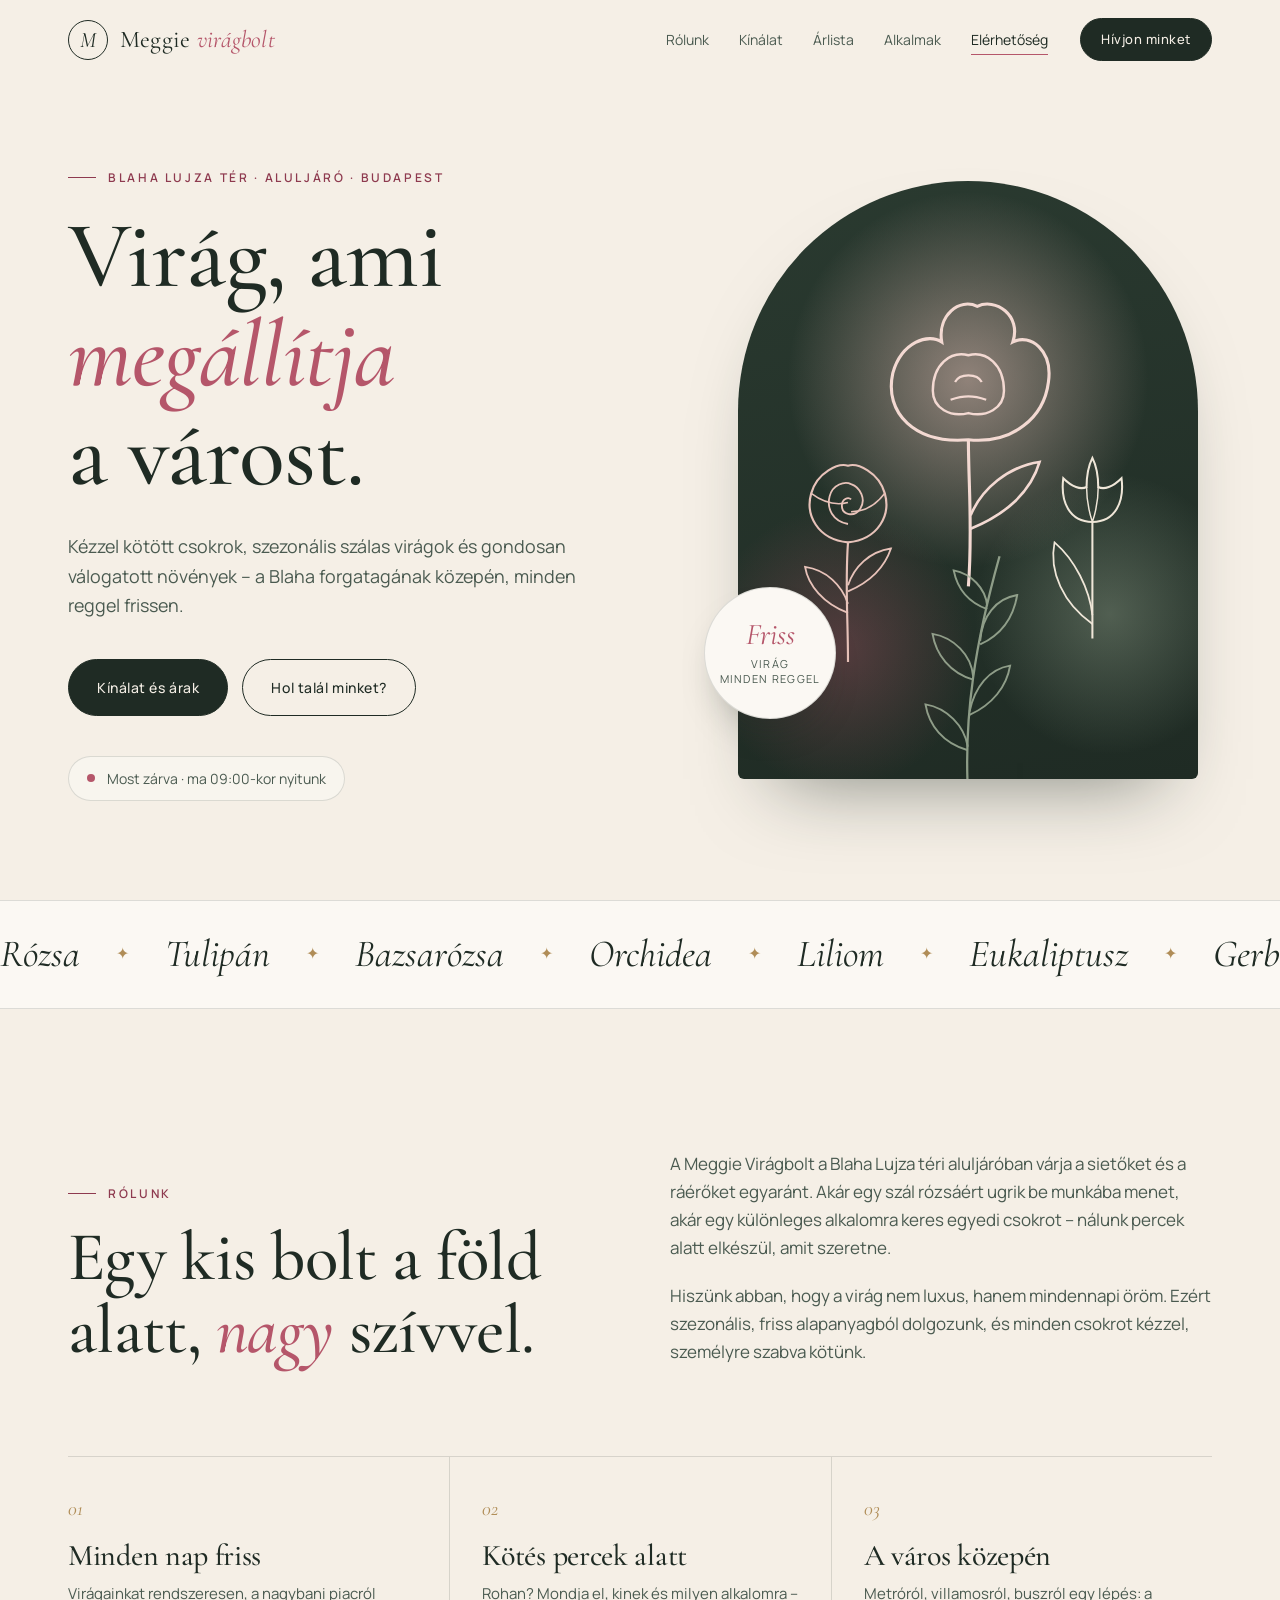
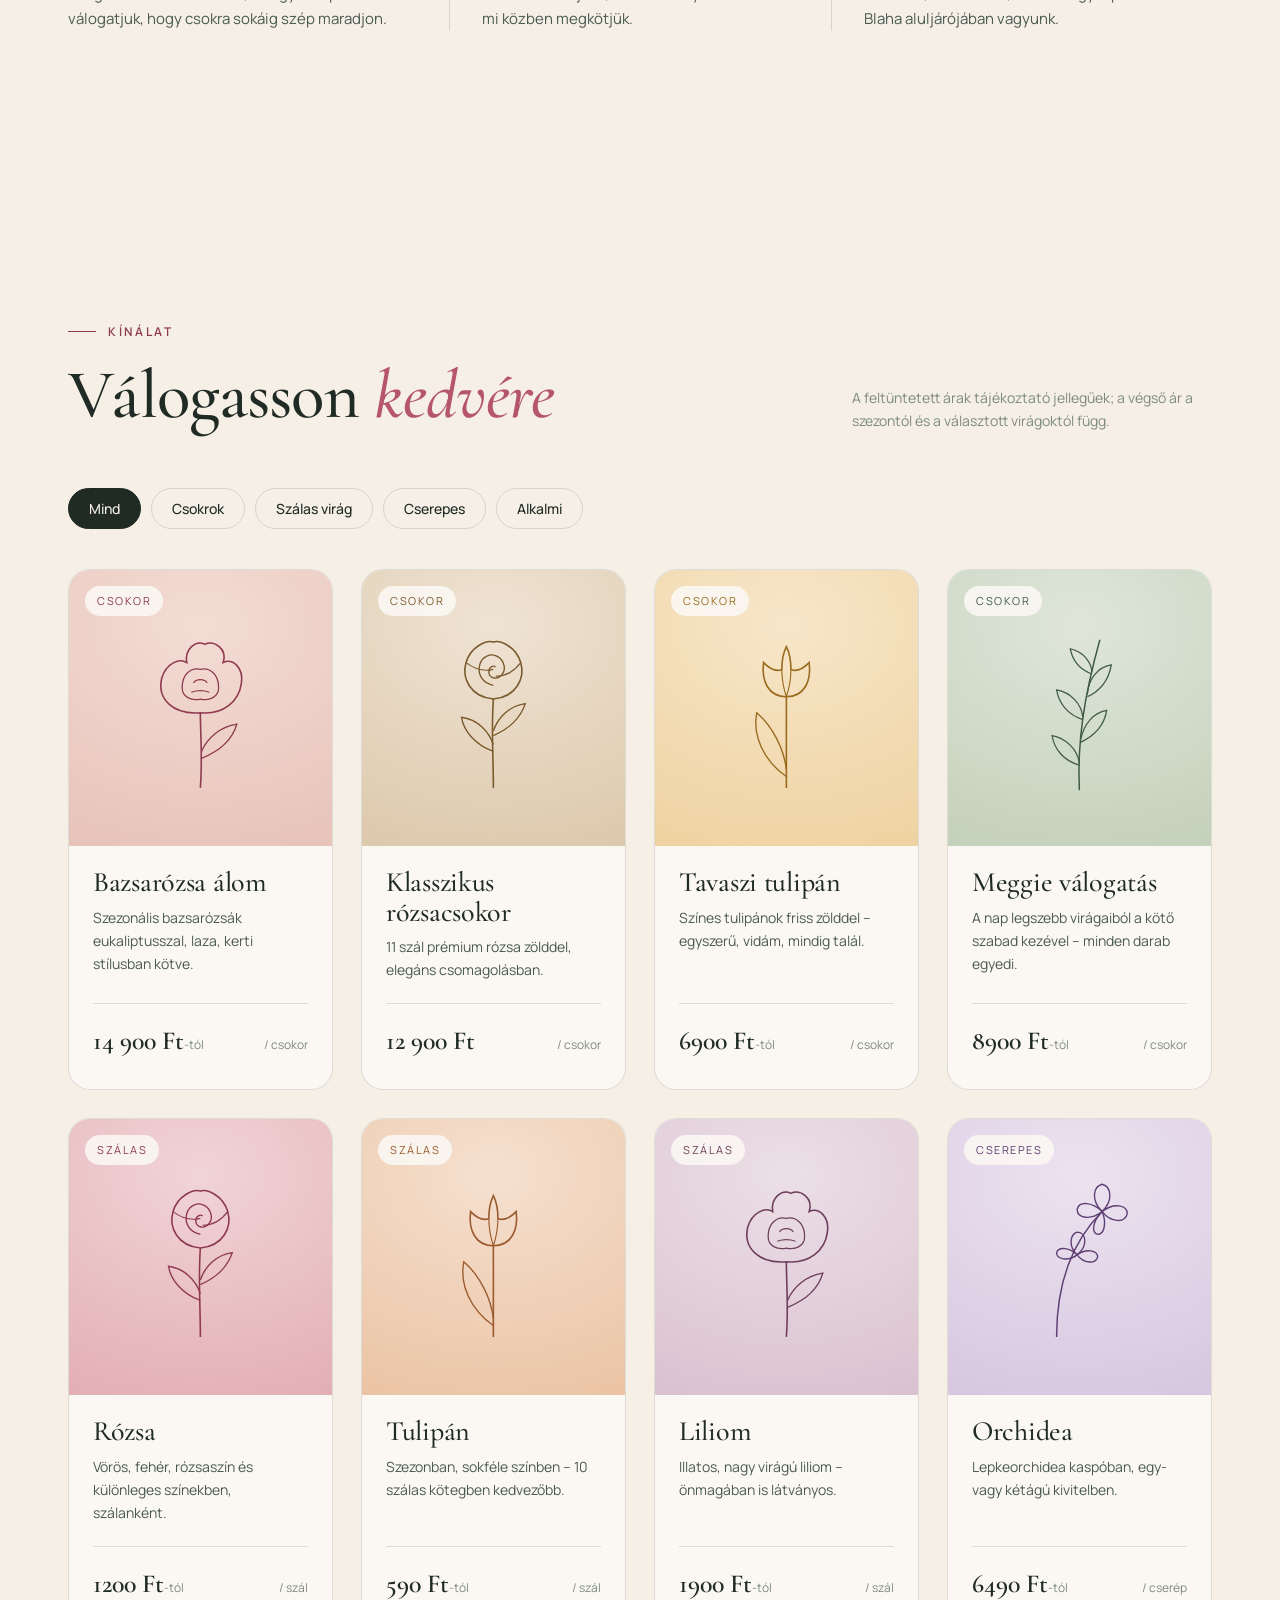
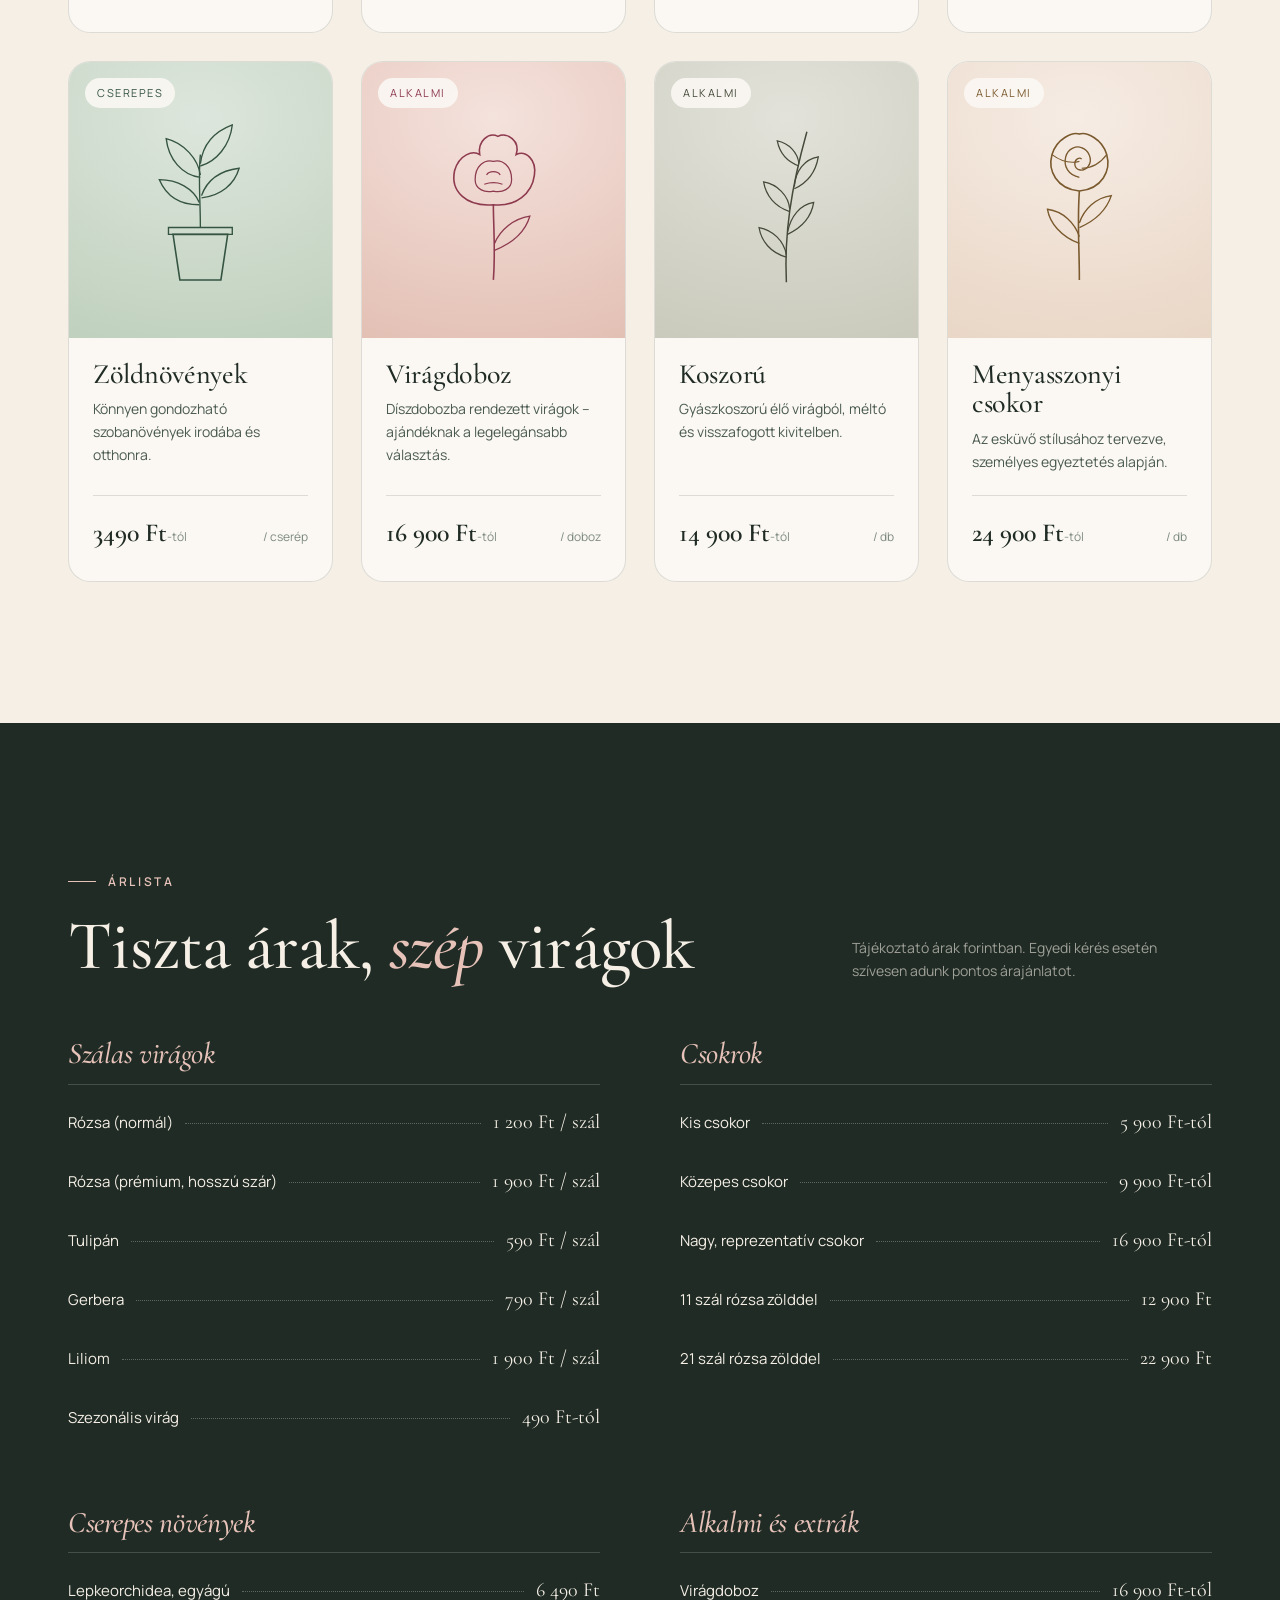
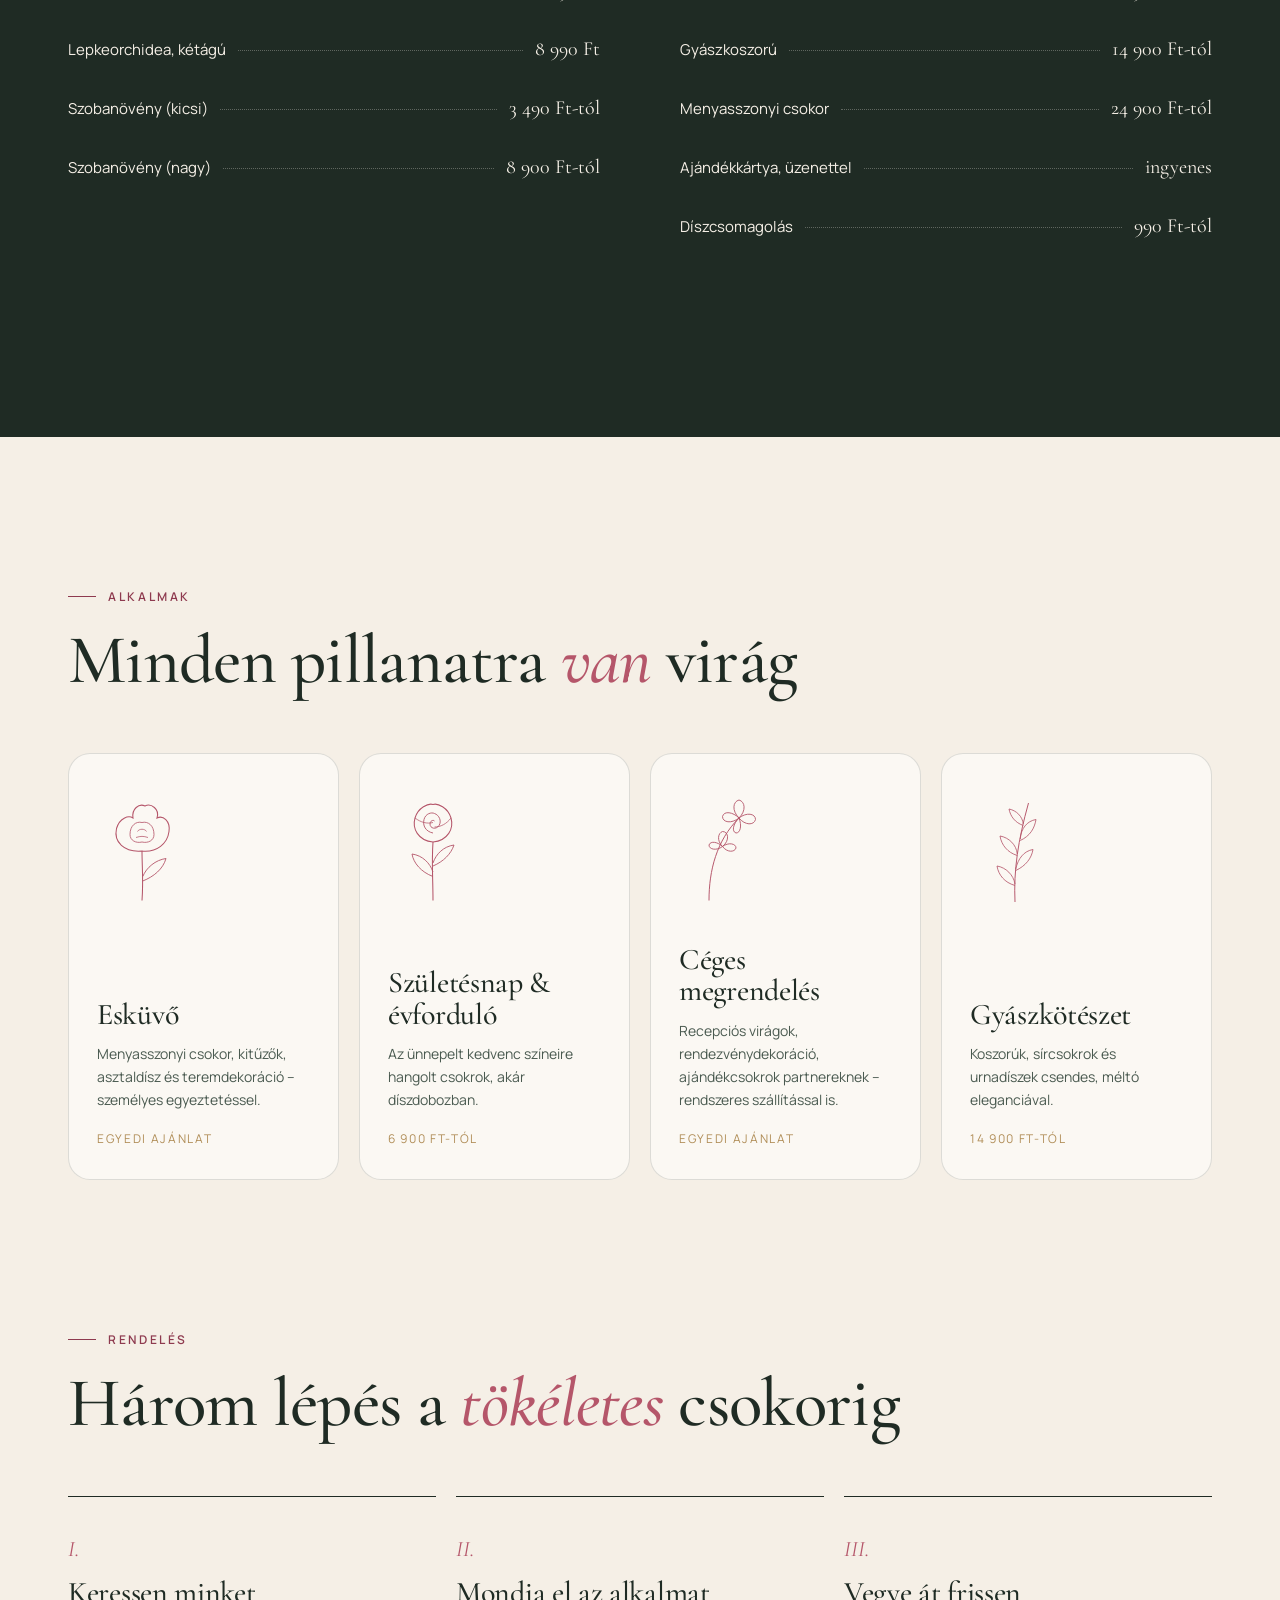
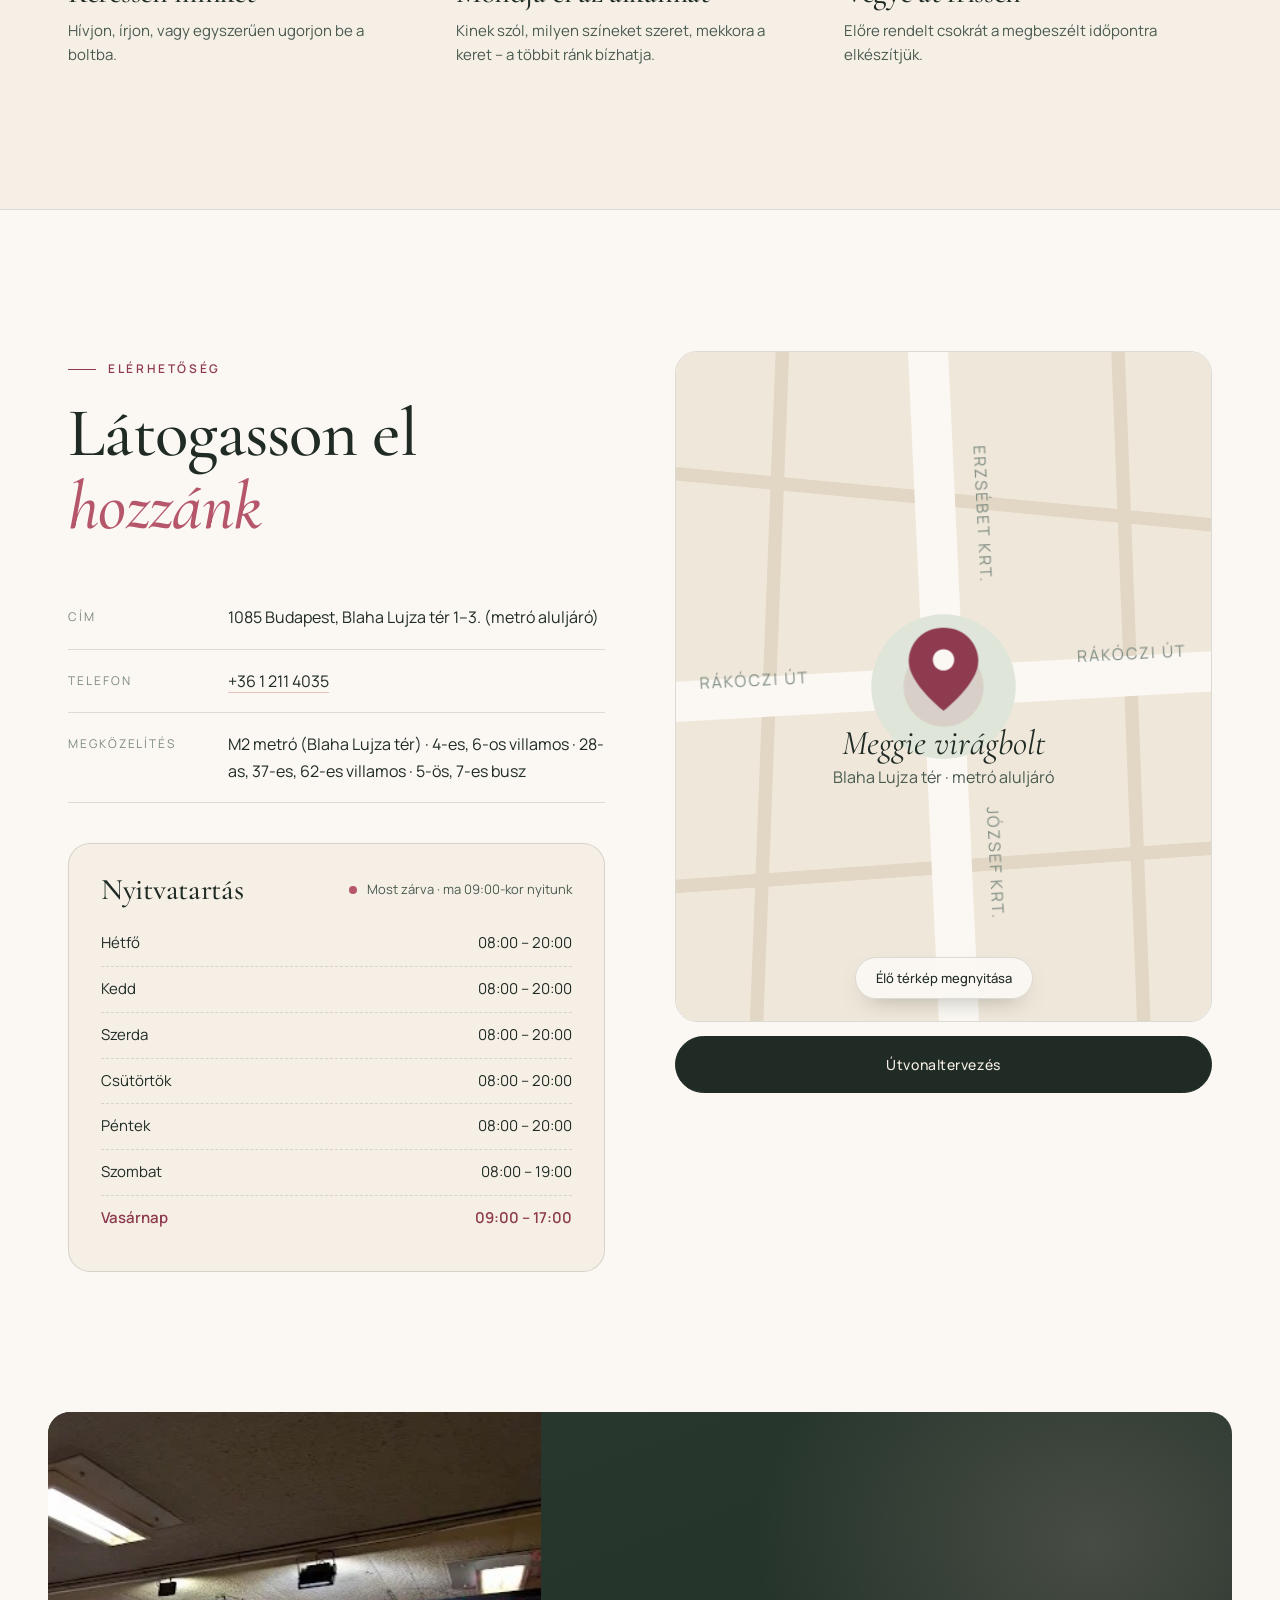
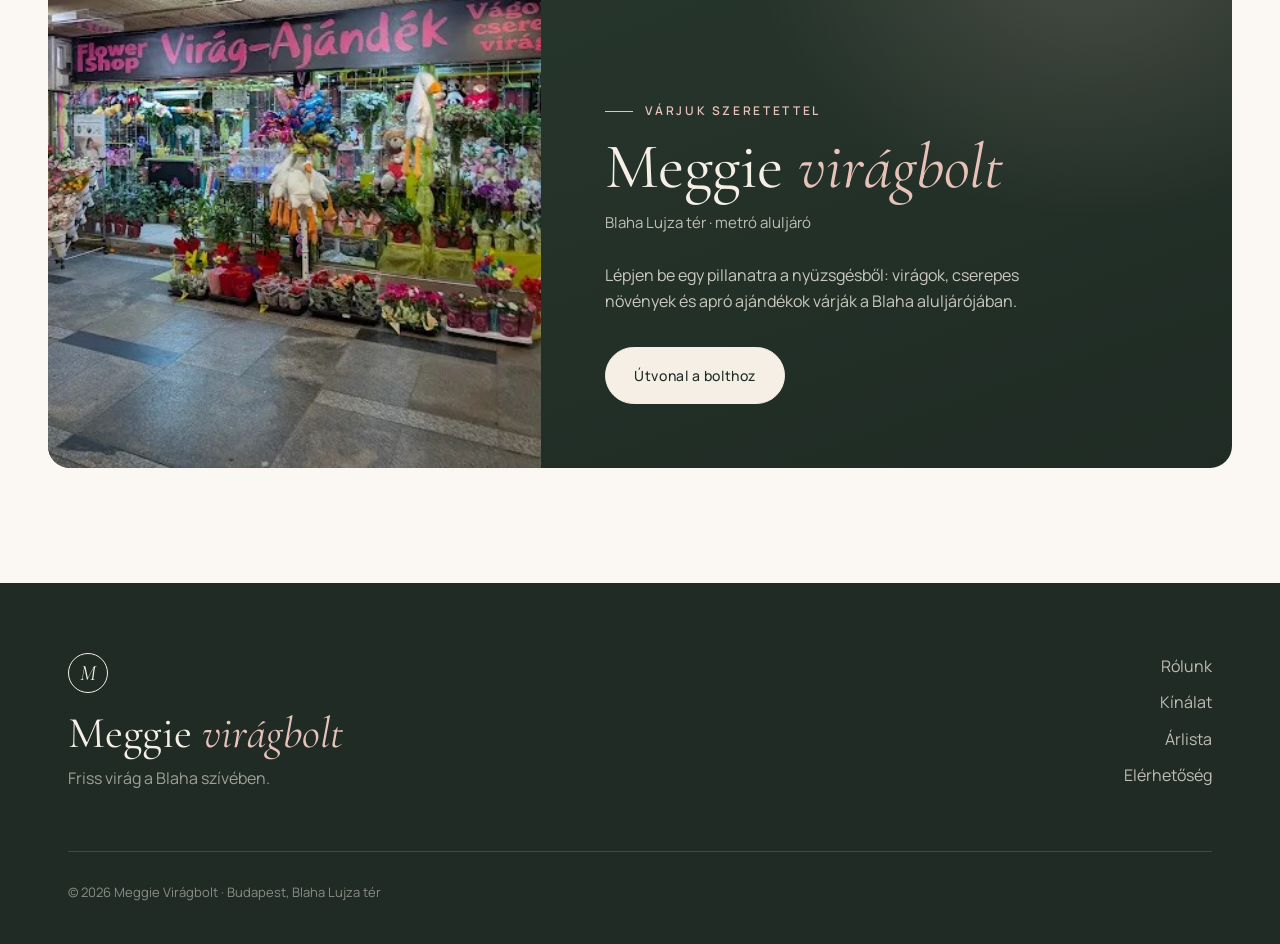
==== index.html @ bbe38e8a "Rajzolt térkép, a Google Maps kattintásra töltődik be Co-Authored-By: Claude Opus 5.5 <noreply@anthr" ====
<!doctype html>
<html lang="hu" class="no-js">
<head>
  <meta charset="utf-8">
  <meta name="viewport" content="width=device-width, initial-scale=1">
  <title>Meggie Virágbolt · Blaha Lujza tér, Budapest</title>
  <meta name="description" content="Meggie Virágbolt a Blaha Lujza téri aluljáróban. Kézzel kötött csokrok, szálas virágok, cserepes növények, esküvői és gyászkötészet – friss virág minden nap, a város szívében.">
  <meta name="theme-color" content="#1f2b24">
  <meta property="og:title" content="Meggie Virágbolt · Blaha Lujza tér">
  <meta property="og:description" content="Kézzel kötött csokrok és friss virágok a Blaha Lujza téri aluljáróban.">
  <meta property="og:type" content="website">
  <meta property="og:locale" content="hu_HU">
  <link rel="icon" href="assets/favicon.svg" type="image/svg+xml">
  <link rel="preconnect" href="https://fonts.googleapis.com">
  <link rel="preconnect" href="https://fonts.gstatic.com" crossorigin>
  <link href="https://fonts.googleapis.com/css2?family=Cormorant+Garamond:ital,wght@0,400;0,500;0,600;1,400;1,500&family=Manrope:wght@300;400;500;600&display=swap" rel="stylesheet">
  <link rel="stylesheet" href="styles.css">

  <script type="application/ld+json">
  {
    "@context": "https://schema.org",
    "@type": "Florist",
    "name": "Meggie Virágbolt",
    "description": "Virágbolt a Blaha Lujza téri aluljáróban: csokrok, szálas virágok, cserepes növények, esküvői és gyászkötészet.",
    "address": {
      "@type": "PostalAddress",
      "streetAddress": "Blaha Lujza tér 1-3. (metró aluljáró)",
      
      "addressLocality": "Budapest",
      "postalCode": "1085",
      "addressCountry": "HU"
    },
    "telephone": "+36 1 211 4035",
    "priceRange": "Ft",
    "currenciesAccepted": "HUF"
  }
  </script>
</head>
<body>

<!-- Újrahasznosítható botanikus rajzok -->
<svg width="0" height="0" style="position:absolute" aria-hidden="true" focusable="false">
  <defs>
    <symbol id="i-rose" viewBox="0 0 120 160">
      <path d="M60 150 C60 120 58 100 60 72" fill="none" stroke="currentColor" stroke-width="1.4"/>
      <path d="M60 118 C44 112 34 100 32 88 C46 90 56 100 60 112" fill="none" stroke="currentColor" stroke-width="1.2"/>
      <path d="M60 104 C74 98 84 88 88 76 C74 78 64 88 60 100" fill="none" stroke="currentColor" stroke-width="1.2"/>
      <path d="M60 72 C40 70 32 54 36 40 C40 26 54 20 60 22 C66 20 80 26 84 40 C88 54 80 70 60 72Z" fill="none" stroke="currentColor" stroke-width="1.4"/>
      <path d="M60 60 C50 58 46 50 48 42 C50 34 58 32 62 34 C68 36 72 44 68 50 C64 56 56 54 56 48 C56 44 60 42 62 44" fill="none" stroke="currentColor" stroke-width="1.2"/>
      <path d="M36 40 C44 46 52 48 60 46 M84 40 C78 48 70 52 62 52" fill="none" stroke="currentColor" stroke-width="1"/>
    </symbol>
    <symbol id="i-tulip" viewBox="0 0 120 160">
      <path d="M60 150 C60 120 60 96 60 70" fill="none" stroke="currentColor" stroke-width="1.4"/>
      <path d="M60 140 C40 126 30 104 34 84 C48 96 58 116 60 134" fill="none" stroke="currentColor" stroke-width="1.2"/>
      <path d="M60 70 C44 70 38 56 40 40 C46 46 52 48 56 46 C56 36 58 30 60 26 C62 30 64 36 64 46 C68 48 74 46 80 40 C82 56 76 70 60 70Z" fill="none" stroke="currentColor" stroke-width="1.4"/>
      <path d="M56 46 C56 56 58 64 60 70 M64 46 C64 56 62 64 60 70" fill="none" stroke="currentColor" stroke-width="1"/>
    </symbol>
    <symbol id="i-peony" viewBox="0 0 120 160">
      <path d="M60 150 C62 124 60 104 60 84" fill="none" stroke="currentColor" stroke-width="1.4"/>
      <path d="M61 124 C76 118 88 108 92 94 C78 96 66 106 61 118" fill="none" stroke="currentColor" stroke-width="1.2"/>
      <path d="M60 84 C36 86 22 72 26 54 C30 40 42 36 48 40 C46 28 56 20 64 24 C72 20 84 28 80 40 C88 36 98 44 96 58 C94 74 80 86 60 84Z" fill="none" stroke="currentColor" stroke-width="1.4"/>
      <path d="M44 62 C44 50 52 44 60 46 C68 44 76 50 76 62 C76 70 68 74 60 72 C52 74 44 70 44 62Z" fill="none" stroke="currentColor" stroke-width="1.1"/>
      <path d="M54 58 C56 54 64 54 66 58 M52 66 C58 64 62 64 68 66" fill="none" stroke="currentColor" stroke-width="1"/>
    </symbol>
    <symbol id="i-sprig" viewBox="0 0 120 160">
      <path d="M60 152 C58 110 64 70 78 20" fill="none" stroke="currentColor" stroke-width="1.3"/>
      <g fill="none" stroke="currentColor" stroke-width="1.1">
        <path d="M60 130 C46 126 38 116 36 104 C48 106 58 116 60 128"/>
        <path d="M61 110 C74 104 82 94 84 82 C72 84 64 94 61 108"/>
        <path d="M63 90 C50 86 42 76 40 64 C52 66 62 76 63 88"/>
        <path d="M67 70 C80 64 86 54 88 42 C76 44 68 54 67 68"/>
        <path d="M71 50 C60 46 54 38 52 28 C62 30 70 38 71 48"/>
      </g>
    </symbol>
    <symbol id="i-pot" viewBox="0 0 120 160">
      <path d="M36 110 L84 110 L78 150 L42 150 Z" fill="none" stroke="currentColor" stroke-width="1.4"/>
      <path d="M32 104 L88 104 L88 110 L32 110 Z" fill="none" stroke="currentColor" stroke-width="1.2"/>
      <g fill="none" stroke="currentColor" stroke-width="1.2">
        <path d="M60 104 C60 80 58 60 60 40"/>
        <path d="M60 60 C44 58 32 44 30 26 C46 30 58 44 60 58"/>
        <path d="M60 50 C74 46 86 32 88 14 C72 20 62 32 60 48"/>
        <path d="M59 84 C42 84 30 76 24 62 C40 62 54 70 59 82"/>
        <path d="M61 78 C78 76 90 66 94 52 C78 54 66 62 61 76"/>
      </g>
    </symbol>
    <symbol id="i-orchid" viewBox="0 0 120 160">
      <path d="M40 150 C40 110 50 70 80 40" fill="none" stroke="currentColor" stroke-width="1.3"/>
      <g fill="none" stroke="currentColor" stroke-width="1.2">
        <path d="M80 40 C70 30 72 18 80 16 C88 18 90 30 80 40Z"/>
        <path d="M80 40 C90 32 102 34 102 42 C100 50 88 50 80 40Z"/>
        <path d="M80 40 C70 48 58 46 58 38 C60 30 72 32 80 40Z"/>
        <path d="M80 40 C84 50 82 60 76 60 C70 58 72 48 80 40Z"/>
        <path d="M58 78 C50 70 52 60 58 58 C66 58 68 70 58 78Z"/>
        <path d="M58 78 C66 72 76 74 76 80 C74 86 64 86 58 78Z"/>
        <path d="M58 78 C50 84 40 82 40 76 C42 70 52 72 58 78Z"/>
      </g>
    </symbol>
  </defs>
</svg>

<a class="skip" href="#kinalat">Ugrás a kínálathoz</a>

<header class="nav" id="top">
  <div class="nav__inner">
    <a class="brand" href="#top" aria-label="Meggie Virágbolt – vissza a tetejére">
      <span class="brand__mark" aria-hidden="true">M</span>
      <span class="brand__text">Meggie <em>virágbolt</em></span>
    </a>
    <nav class="nav__links" aria-label="Fő navigáció">
      <a href="#rolunk">Rólunk</a>
      <a href="#kinalat">Kínálat</a>
      <a href="#arlista">Árlista</a>
      <a href="#alkalmak">Alkalmak</a>
      <a href="#elerhetoseg">Elérhetőség</a>
    </nav>
    <a class="btn btn--small nav__cta" data-phone-link href="#elerhetoseg">Hívjon minket</a>
    <button class="nav__toggle" aria-expanded="false" aria-controls="mobile-menu" aria-label="Menü megnyitása">
      <span></span><span></span>
    </button>
  </div>
  <div class="mobile-menu" id="mobile-menu" hidden>
    <a href="#rolunk">Rólunk</a>
    <a href="#kinalat">Kínálat</a>
    <a href="#arlista">Árlista</a>
    <a href="#alkalmak">Alkalmak</a>
    <a href="#elerhetoseg">Elérhetőség</a>
  </div>
</header>

<main>

  <!-- HERO -->
  <section class="hero">
    <div class="hero__copy">
      <p class="eyebrow reveal">Blaha Lujza tér · aluljáró · Budapest</p>
      <h1 class="reveal">Virág, ami <em>megállítja</em> a&nbsp;várost.</h1>
      <p class="lead reveal">Kézzel kötött csokrok, szezonális szálas virágok és gondosan válogatott növények – a Blaha forgatagának közepén, minden reggel frissen.</p>
      <div class="hero__actions reveal">
        <a class="btn" href="#kinalat">Kínálat és árak</a>
        <a class="btn btn--ghost" href="#elerhetoseg">Hol talál minket?</a>
      </div>
      <div class="hero__status reveal" aria-live="polite">
        <span class="dot" data-open-dot></span>
        <span data-open-text>Nyitvatartás betöltése…</span>
      </div>
    </div>

    <div class="hero__art" aria-hidden="true">
      <div class="arch">
        <div class="arch__glow"></div>
        <svg class="art art--1"><use href="#i-peony"/></svg>
        <svg class="art art--2"><use href="#i-rose"/></svg>
        <svg class="art art--3"><use href="#i-tulip"/></svg>
        <svg class="art art--4"><use href="#i-sprig"/></svg>
      </div>
      <div class="hero__badge">
        <span class="hero__badge-num">Friss</span>
        <span class="hero__badge-txt">virág<br>minden reggel</span>
      </div>
    </div>
  </section>

  <div class="marquee" aria-hidden="true">
    <div class="marquee__track">
      <span>Rózsa</span><i>✦</i><span>Tulipán</span><i>✦</i><span>Bazsarózsa</span><i>✦</i><span>Orchidea</span><i>✦</i><span>Liliom</span><i>✦</i><span>Eukaliptusz</span><i>✦</i><span>Gerbera</span><i>✦</i><span>Hortenzia</span><i>✦</i>
      <span>Rózsa</span><i>✦</i><span>Tulipán</span><i>✦</i><span>Bazsarózsa</span><i>✦</i><span>Orchidea</span><i>✦</i><span>Liliom</span><i>✦</i><span>Eukaliptusz</span><i>✦</i><span>Gerbera</span><i>✦</i><span>Hortenzia</span><i>✦</i>
    </div>
  </div>

  <!-- RÓLUNK -->
  <section class="section about" id="rolunk">
    <div class="about__grid">
      <div class="about__title">
        <p class="eyebrow reveal">Rólunk</p>
        <h2 class="reveal">Egy kis bolt a&nbsp;föld alatt, <em>nagy</em> szívvel.</h2>
      </div>
      <div class="about__body">
        <p class="reveal">A Meggie Virágbolt a Blaha Lujza téri aluljáróban várja a sietőket és a ráérőket egyaránt. Akár egy szál rózsáért ugrik be munkába menet, akár egy különleges alkalomra keres egyedi csokrot – nálunk percek alatt elkészül, amit szeretne.</p>
        <p class="reveal">Hiszünk abban, hogy a virág nem luxus, hanem mindennapi öröm. Ezért szezonális, friss alapanyagból dolgozunk, és minden csokrot kézzel, személyre szabva kötünk.</p>
      </div>
    </div>

    <ul class="pillars">
      <li class="pillar reveal">
        <span class="pillar__num">01</span>
        <h3>Minden nap friss</h3>
        <p>Virágainkat rendszeresen, a nagybani piacról válogatjuk, hogy csokra sokáig szép maradjon.</p>
      </li>
      <li class="pillar reveal">
        <span class="pillar__num">02</span>
        <h3>Kötés percek alatt</h3>
        <p>Rohan? Mondja el, kinek és milyen alkalomra – mi közben megkötjük.</p>
      </li>
      <li class="pillar reveal">
        <span class="pillar__num">03</span>
        <h3>A város közepén</h3>
        <p>Metróról, villamosról, buszról egy lépés: a Blaha aluljárójában vagyunk.</p>
      </li>
    </ul>
  </section>

  <!-- KÍNÁLAT -->
  <section class="section shop" id="kinalat">
    <div class="section__head">
      <div>
        <p class="eyebrow reveal">Kínálat</p>
        <h2 class="reveal">Válogasson <em>kedvére</em></h2>
      </div>
      <p class="section__note reveal">A feltüntetett árak tájékoztató jellegűek; a végső ár a szezontól és a választott virágoktól függ.</p>
    </div>

    <div class="filters reveal" role="tablist" aria-label="Kategóriák">
      <button class="chip is-active" role="tab" aria-selected="true" data-filter="all">Mind</button>
      <button class="chip" role="tab" aria-selected="false" data-filter="csokor">Csokrok</button>
      <button class="chip" role="tab" aria-selected="false" data-filter="szalas">Szálas virág</button>
      <button class="chip" role="tab" aria-selected="false" data-filter="noveny">Cserepes</button>
      <button class="chip" role="tab" aria-selected="false" data-filter="alkalmi">Alkalmi</button>
    </div>

    <div class="products" id="products" aria-live="polite"></div>
  </section>

  <!-- ÁRLISTA -->
  <section class="section prices" id="arlista">
    <div class="prices__inner">
      <div class="section__head section__head--light">
        <div>
          <p class="eyebrow reveal">Árlista</p>
          <h2 class="reveal">Tiszta árak, <em>szép</em> virágok</h2>
        </div>
        <p class="section__note reveal">Tájékoztató árak forintban. Egyedi kérés esetén szívesen adunk pontos árajánlatot.</p>
      </div>
      <div class="pricelist" id="pricelist"></div>
    </div>
  </section>

  <!-- ALKALMAK -->
  <section class="section occasions" id="alkalmak">
    <div class="section__head">
      <div>
        <p class="eyebrow reveal">Alkalmak</p>
        <h2 class="reveal">Minden pillanatra <em>van</em> virág</h2>
      </div>
    </div>
    <div class="occ-grid">
      <article class="occ reveal">
        <svg class="occ__art" aria-hidden="true"><use href="#i-peony"/></svg>
        <h3>Esküvő</h3>
        <p>Menyasszonyi csokor, kitűzők, asztaldísz és teremdekoráció – személyes egyeztetéssel.</p>
        <span class="occ__price">egyedi ajánlat</span>
      </article>
      <article class="occ reveal">
        <svg class="occ__art" aria-hidden="true"><use href="#i-rose"/></svg>
        <h3>Születésnap &amp; évforduló</h3>
        <p>Az ünnepelt kedvenc színeire hangolt csokrok, akár díszdobozban.</p>
        <span class="occ__price">6 900 Ft-tól</span>
      </article>
      <article class="occ reveal">
        <svg class="occ__art" aria-hidden="true"><use href="#i-orchid"/></svg>
        <h3>Céges megrendelés</h3>
        <p>Recepciós virágok, rendezvénydekoráció, ajándékcsokrok partnereknek – rendszeres szállítással is.</p>
        <span class="occ__price">egyedi ajánlat</span>
      </article>
      <article class="occ reveal">
        <svg class="occ__art" aria-hidden="true"><use href="#i-sprig"/></svg>
        <h3>Gyászkötészet</h3>
        <p>Koszorúk, sírcsokrok és urnadíszek csendes, méltó eleganciával.</p>
        <span class="occ__price">14 900 Ft-tól</span>
      </article>
    </div>
  </section>

  <!-- HOGYAN RENDELJEN -->
  <section class="section steps">
    <div class="section__head">
      <div>
        <p class="eyebrow reveal">Rendelés</p>
        <h2 class="reveal">Három lépés a&nbsp;<em>tökéletes</em> csokorig</h2>
      </div>
    </div>
    <ol class="steps__list">
      <li class="reveal"><span>I.</span><h3>Keressen minket</h3><p>Hívjon, írjon, vagy egyszerűen ugorjon be a boltba.</p></li>
      <li class="reveal"><span>II.</span><h3>Mondja el az alkalmat</h3><p>Kinek szól, milyen színeket szeret, mekkora a keret – a többit ránk bízhatja.</p></li>
      <li class="reveal"><span>III.</span><h3>Vegye át frissen</h3><p>Előre rendelt csokrát a megbeszélt időpontra elkészítjük.</p></li>
    </ol>
  </section>

  <!-- ELÉRHETŐSÉG -->
  <section class="section contact" id="elerhetoseg">
    <div class="contact__grid">
      <div class="contact__info">
        <p class="eyebrow reveal">Elérhetőség</p>
        <h2 class="reveal">Látogasson el <em>hozzánk</em></h2>

        <dl class="facts">
          <div class="fact reveal">
            <dt>Cím</dt>
            <dd data-address>Budapest, Blaha Lujza tér – aluljáró</dd>
          </div>
          <div class="fact reveal">
            <dt>Telefon</dt>
            <dd><a data-phone-link data-phone-text href="#">—</a></dd>
          </div>
          <div class="fact reveal">
            <dt>E-mail</dt>
            <dd><a data-email-link href="#">—</a></dd>
          </div>
          <div class="fact reveal">
            <dt>Megközelítés</dt>
            <dd>M2 metró (Blaha Lujza tér) · 4-es, 6-os villamos · 28-as, 37-es, 62-es villamos · 5-ös, 7-es busz</dd>
          </div>
        </dl>

        <div class="hours reveal">
          <div class="hours__head">
            <h3>Nyitvatartás</h3>
            <span class="status"><span class="dot" data-open-dot></span><span data-open-text></span></span>
          </div>
          <ul class="hours__list" id="hours"></ul>
        </div>
      </div>

      <div class="contact__map reveal">
        <div class="mapbox">
          <!-- Rajzolt térkép; a Google Maps csak kattintásra töltődik be -->
          <div class="mapbox__fallback" aria-hidden="true">
            <svg viewBox="0 0 400 500" preserveAspectRatio="xMidYMid slice">
              <rect width="400" height="500" fill="#efe7da"/>
              <g stroke="#e2d6c4" stroke-width="10" fill="none">
                <path d="M-10 90 L410 130"/><path d="M-10 400 L410 370"/>
                <path d="M80 -10 L60 510"/><path d="M330 -10 L350 510"/>
              </g>
              <path d="M-10 262 L410 238" stroke="#fbf8f3" stroke-width="30"/>
              <path d="M188 -10 L212 510" stroke="#fbf8f3" stroke-width="30"/>
              <circle cx="200" cy="250" r="54" fill="#dfe6d9"/>
              <g font-family="Manrope, sans-serif" font-size="12" fill="#7d8a80" letter-spacing="1.5">
                <text x="18" y="252" transform="rotate(-3 18 252)">RÁKÓCZI ÚT</text>
                <text x="300" y="232" transform="rotate(-3 300 232)">RÁKÓCZI ÚT</text>
                <text x="222" y="70" transform="rotate(87 222 70)">ERZSÉBET KRT.</text>
                <text x="232" y="340" transform="rotate(87 232 340)">JÓZSEF KRT.</text>
              </g>
              <g transform="translate(200 250)">
                <circle r="30" fill="#b5566a" opacity=".15"/>
                <path d="M0 -44 C-16 -44 -26 -32 -26 -19 C-26 -2 0 18 0 18 C0 18 26 -2 26 -19 C26 -32 16 -44 0 -44Z" fill="#8e3a4f"/>
                <circle cy="-20" r="8" fill="#fbf8f3"/>
              </g>
              <text x="200" y="300" text-anchor="middle" font-family="Cormorant Garamond, serif" font-style="italic" font-size="26" fill="#1f2b24">Meggie virágbolt</text>
              <text x="200" y="322" text-anchor="middle" font-family="Manrope, sans-serif" font-size="12" fill="#4a5a50">Blaha Lujza tér · metró aluljáró</text>
            </svg>
          </div>
          <button class="mapbox__load" type="button"
            data-map-src="https://www.google.com/maps?q=Meggie+Vir%C3%A1g,+Budapest,+Blaha+Lujza+t%C3%A9r+1-3,+1085&z=17&output=embed">
            Élő térkép megnyitása
          </button>
        </div>
        <a class="btn btn--block" target="_blank" rel="noopener" href="https://www.google.com/maps/search/?api=1&query=Meggie+Vir%C3%A1g,+Budapest,+Blaha+Lujza+t%C3%A9r+1-3,+1085">Útvonaltervezés</a>
      </div>
    </div>
  </section>

  <!-- A BOLT FOTÓJA – a képet ide kell tenni: assets/bolt.jpg -->
  <section class="storefront" aria-label="A bolt">
    <figure class="storefront__frame">
      <img class="storefront__img" src="assets/bolt.jpg" alt="A Meggie Virágbolt a Blaha Lujza téri aluljáróban" loading="lazy"
           onerror="this.closest('.storefront__frame').classList.add('is-empty'); this.remove();">
      <div class="storefront__placeholder" aria-hidden="true">
        <svg class="art"><use href="#i-peony"/></svg>
        <svg class="art"><use href="#i-rose"/></svg>
        <svg class="art"><use href="#i-tulip"/></svg>
        <svg class="art"><use href="#i-sprig"/></svg>
        <svg class="art"><use href="#i-orchid"/></svg>
      </div>
      <figcaption class="storefront__caption">
        <span class="eyebrow">Várjuk szeretettel</span>
        <span class="storefront__title">Meggie <em>virágbolt</em></span>
        <span class="storefront__addr">Blaha Lujza tér · metró aluljáró</span>
        <span class="storefront__text">Lépjen be egy pillanatra a nyüzsgésből: virágok, cserepes növények és apró ajándékok várják a Blaha aluljárójában.</span>
        <a class="btn" target="_blank" rel="noopener" href="https://www.google.com/maps/search/?api=1&query=Meggie+Vir%C3%A1g,+Budapest,+Blaha+Lujza+t%C3%A9r+1-3,+1085">Útvonal a bolthoz</a>
      </figcaption>
    </figure>
  </section>

</main>

<footer class="footer">
  <div class="footer__inner">
    <div class="footer__brand">
      <span class="brand__mark" aria-hidden="true">M</span>
      <p class="footer__name">Meggie <em>virágbolt</em></p>
      <p class="footer__tag">Friss virág a Blaha szívében.</p>
    </div>
    <nav class="footer__links" aria-label="Lábléc navigáció">
      <a href="#rolunk">Rólunk</a>
      <a href="#kinalat">Kínálat</a>
      <a href="#arlista">Árlista</a>
      <a href="#elerhetoseg">Elérhetőség</a>
    </nav>
    <p class="footer__copy">© <span data-year></span> Meggie Virágbolt · Budapest, Blaha Lujza tér</p>
  </div>
</footer>

<script src="script.js" defer></script>
</body>
</html>
---- styles.css ----
/* ==========================================================
   Meggie Virágbolt – stíluslap
   ========================================================== */

:root {
  --cream: #f5efe6;
  --paper: #fbf8f3;
  --ink: #1f2b24;
  --ink-soft: #4a5a50;
  --muted: #7d8a80;
  --line: rgba(31, 43, 36, 0.14);
  --blush: #e7c2b9;
  --rose: #b5566a;
  --rose-deep: #8e3a4f;
  --sage: #a9b8a0;
  --gold: #b08d57;

  --serif: "Cormorant Garamond", "Times New Roman", serif;
  --sans: "Manrope", system-ui, -apple-system, "Segoe UI", sans-serif;

  --radius: 22px;
  --wrap: 1240px;
  --gutter: clamp(16px, 4vw, 48px);
  --ease: cubic-bezier(.2, .7, .2, 1);
}

*, *::before, *::after { box-sizing: border-box; }
html { scroll-behavior: smooth; scroll-padding-top: 88px; }
body {
  margin: 0;
  background: var(--cream);
  color: var(--ink);
  font-family: var(--sans);
  font-size: 16px;
  line-height: 1.65;
  -webkit-font-smoothing: antialiased;
  overflow-x: hidden;
}
img, svg { display: block; }
a { color: inherit; }
h1, h2, h3 { font-family: var(--serif); font-weight: 500; line-height: 1.05; margin: 0; letter-spacing: -0.01em; }
h1 em, h2 em, h3 em, .brand em, .footer__name em { font-style: italic; color: var(--rose); }
p { margin: 0; }

.skip {
  position: absolute; left: -999px; top: 8px;
  background: var(--ink); color: var(--cream); padding: 10px 16px; border-radius: 8px; z-index: 100;
}
.skip:focus { left: 8px; }

:focus-visible { outline: 2px solid var(--rose); outline-offset: 3px; border-radius: 6px; }

.eyebrow {
  font-size: 12px;
  letter-spacing: .22em;
  text-transform: uppercase;
  color: var(--rose-deep);
  font-weight: 600;
  margin-bottom: 18px;
  display: inline-flex;
  align-items: center;
  gap: 12px;
}
.eyebrow::before { content: ""; width: 28px; height: 1px; background: currentColor; }

/* ---------- Gombok ---------- */
.btn {
  display: inline-flex; align-items: center; justify-content: center; gap: 10px;
  padding: 16px 28px;
  border-radius: 999px;
  background: var(--ink);
  color: var(--cream);
  text-decoration: none;
  font-size: 14px;
  font-weight: 500;
  letter-spacing: .04em;
  border: 1px solid var(--ink);
  transition: background .35s var(--ease), color .35s var(--ease), transform .35s var(--ease);
}
.btn:hover { background: var(--rose-deep); border-color: var(--rose-deep); transform: translateY(-2px); }
.btn--ghost { background: transparent; color: var(--ink); }
.btn--ghost:hover { background: var(--ink); color: var(--cream); border-color: var(--ink); }
.btn--small { padding: 10px 20px; font-size: 13px; }
.btn--block { width: 100%; }

/* ---------- Navigáció ---------- */
.nav {
  position: fixed; inset: 0 0 auto 0; z-index: 50;
  transition: background .4s var(--ease), box-shadow .4s var(--ease), backdrop-filter .4s;
}
.nav.is-scrolled {
  background: rgba(245, 239, 230, .86);
  backdrop-filter: blur(14px);
  -webkit-backdrop-filter: blur(14px);
  box-shadow: 0 1px 0 var(--line);
}
.nav__inner {
  max-width: var(--wrap); margin: 0 auto;
  padding: 18px var(--gutter);
  display: flex; align-items: center; gap: 32px;
}
.brand { display: flex; align-items: center; gap: 12px; text-decoration: none; }
.brand__mark {
  width: 40px; height: 40px; border-radius: 50%;
  display: grid; place-items: center;
  border: 1px solid var(--ink);
  font-family: var(--serif); font-size: 22px; font-style: italic;
}
.brand__text { font-family: var(--serif); font-size: 24px; letter-spacing: .01em; }
.nav__links { display: flex; gap: 30px; margin-left: auto; }
.nav__links a {
  text-decoration: none; font-size: 14px; color: var(--ink-soft);
  position: relative; padding: 4px 0;
}
.nav__links a::after {
  content: ""; position: absolute; left: 0; right: 0; bottom: 0; height: 1px;
  background: var(--rose); transform: scaleX(0); transform-origin: right;
  transition: transform .4s var(--ease);
}
.nav__links a:hover { color: var(--ink); }
.nav__links a:hover::after, .nav__links a.is-current::after { transform: scaleX(1); transform-origin: left; }
.nav__links a.is-current { color: var(--ink); }

.nav__toggle {
  display: none; margin-left: auto;
  width: 44px; height: 44px; border: 1px solid var(--line); border-radius: 50%;
  background: transparent; cursor: pointer; position: relative;
}
.nav__toggle span {
  position: absolute; left: 13px; right: 13px; height: 1px; background: var(--ink);
  transition: transform .3s var(--ease), top .3s var(--ease);
}
.nav__toggle span:first-child { top: 18px; }
.nav__toggle span:last-child { top: 25px; }
.nav__toggle[aria-expanded="true"] span:first-child { top: 21px; transform: rotate(45deg); }
.nav__toggle[aria-expanded="true"] span:last-child { top: 21px; transform: rotate(-45deg); }

.mobile-menu {
  display: flex; flex-direction: column;
  padding: 8px var(--gutter) 28px;
  background: var(--cream);
  border-bottom: 1px solid var(--line);
}
.mobile-menu[hidden] { display: none; }
.mobile-menu a {
  font-family: var(--serif); font-size: 30px; text-decoration: none;
  padding: 10px 0; border-bottom: 1px solid var(--line);
}

/* ---------- Hero ---------- */
.hero {
  max-width: var(--wrap); margin: 0 auto;
  min-height: 100vh; min-height: 100svh;
  padding: 130px var(--gutter) 70px;
  display: grid; grid-template-columns: 1.1fr .9fr; gap: 60px; align-items: center;
}
.hero h1 { font-size: clamp(48px, 7.4vw, 104px); margin-bottom: 28px; }
.lead { font-size: clamp(17px, 1.4vw, 19px); color: var(--ink-soft); max-width: 520px; }
.hero__actions { display: flex; flex-wrap: wrap; gap: 14px; margin-top: 38px; }
.hero__status {
  margin-top: 40px; display: inline-flex; align-items: center; gap: 12px;
  font-size: 14px; color: var(--ink-soft);
  padding: 10px 18px; border: 1px solid var(--line); border-radius: 999px;
  background: rgba(251, 248, 243, .6);
}
.dot { width: 8px; height: 8px; border-radius: 50%; background: var(--muted); flex: none; }
.dot.is-open { background: #4f8a5b; box-shadow: 0 0 0 0 rgba(79, 138, 91, .5); animation: pulse 2.4s infinite; }
.dot.is-closed { background: var(--rose); }
@keyframes pulse {
  0% { box-shadow: 0 0 0 0 rgba(79, 138, 91, .45); }
  70% { box-shadow: 0 0 0 10px rgba(79, 138, 91, 0); }
  100% { box-shadow: 0 0 0 0 rgba(79, 138, 91, 0); }
}

.hero__art { position: relative; justify-self: center; width: min(460px, 100%); }
.arch {
  position: relative;
  aspect-ratio: 4 / 5.2;
  border-radius: 999px 999px 26px 26px;
  background: linear-gradient(170deg, #2a3a30 0%, #1f2b24 100%);
  overflow: hidden;
  box-shadow: 0 40px 80px -40px rgba(31, 43, 36, .55);
}
.arch__glow {
  position: absolute; inset: -20%;
  background:
    radial-gradient(40% 32% at 50% 38%, rgba(231, 194, 185, .55), transparent 70%),
    radial-gradient(30% 24% at 30% 70%, rgba(181, 86, 106, .35), transparent 70%),
    radial-gradient(30% 24% at 72% 66%, rgba(169, 184, 160, .35), transparent 70%);
  animation: drift 14s ease-in-out infinite alternate;
}
@keyframes drift { to { transform: translate3d(3%, -4%, 0) rotate(6deg); } }
.art { position: absolute; color: var(--cream); }
.art--1 { width: 58%; height: auto; aspect-ratio: 120/160; left: 21%; top: 12%; color: #f3d9d2; animation: sway 7s ease-in-out infinite alternate; transform-origin: 50% 100%; }
.art--2 { width: 40%; aspect-ratio: 120/160; left: 4%; top: 42%; color: var(--blush); animation: sway 8s ease-in-out -2s infinite alternate; transform-origin: 50% 100%; }
.art--3 { width: 38%; aspect-ratio: 120/160; right: 4%; top: 40%; color: #efe6d8; animation: sway 9s ease-in-out -4s infinite alternate; transform-origin: 50% 100%; }
.art--4 { width: 46%; aspect-ratio: 120/160; left: 27%; bottom: -4%; color: var(--sage); opacity: .8; }
@keyframes sway { from { transform: rotate(-3deg); } to { transform: rotate(3deg); } }

.hero__badge {
  position: absolute; left: -34px; bottom: 60px;
  width: 132px; height: 132px; border-radius: 50%;
  background: var(--paper);
  display: grid; place-content: center; text-align: center;
  box-shadow: 0 20px 40px -20px rgba(31, 43, 36, .4);
  border: 1px solid var(--line);
}
.hero__badge-num { font-family: var(--serif); font-size: 30px; font-style: italic; color: var(--rose); line-height: 1; }
.hero__badge-txt { font-size: 11px; letter-spacing: .12em; text-transform: uppercase; color: var(--ink-soft); line-height: 1.4; margin-top: 6px; }

/* ---------- Marquee ---------- */
.marquee {
  border-block: 1px solid var(--line);
  overflow: hidden; padding: 22px 0;
  background: var(--paper);
}
.marquee__track {
  display: flex; gap: 36px; width: max-content; align-items: center;
  animation: marquee 40s linear infinite;
  font-family: var(--serif); font-size: clamp(26px, 3vw, 40px); font-style: italic;
}
.marquee__track i { font-style: normal; font-size: 16px; color: var(--gold); }
@keyframes marquee { to { transform: translateX(-50%); } }

/* ---------- Szekciók ---------- */
.section {
  max-width: var(--wrap); margin: 0 auto;
  padding: clamp(80px, 11vw, 150px) var(--gutter);
}
.section h2 { font-size: clamp(40px, 5.4vw, 72px); }
.section__head {
  display: flex; justify-content: space-between; align-items: flex-end; gap: 40px;
  margin-bottom: 56px; flex-wrap: wrap;
}
.section__note { max-width: 360px; color: var(--muted); font-size: 14px; }

/* Rólunk */
.about__grid { display: grid; grid-template-columns: 1fr 1fr; gap: 60px; align-items: end; }
.about__body { display: grid; gap: 20px; color: var(--ink-soft); font-size: 17px; }
.pillars {
  list-style: none; padding: 0; margin: 90px 0 0;
  display: grid; grid-template-columns: repeat(3, 1fr);
  border-top: 1px solid var(--line);
}
.pillar { padding: 36px 32px 0 0; }
.pillar + .pillar { padding-left: 32px; border-left: 1px solid var(--line); }
.pillar__num { font-family: var(--serif); font-style: italic; color: var(--gold); font-size: 20px; }
.pillar h3 { font-size: 30px; margin: 14px 0 10px; }
.pillar p { color: var(--ink-soft); font-size: 15px; }

/* Kínálat */
.filters { display: flex; flex-wrap: wrap; gap: 10px; margin-bottom: 40px; }
.chip {
  border: 1px solid var(--line); background: transparent; color: var(--ink);
  padding: 10px 20px; border-radius: 999px; cursor: pointer;
  font: 500 14px var(--sans);
  transition: all .3s var(--ease);
}
.chip:hover { border-color: var(--ink); }
.chip.is-active { background: var(--ink); color: var(--cream); border-color: var(--ink); }

.products {
  display: grid; grid-template-columns: repeat(auto-fill, minmax(260px, 1fr)); gap: 28px;
}
.card {
  background: var(--paper);
  border-radius: var(--radius);
  overflow: hidden;
  border: 1px solid var(--line);
  display: flex; flex-direction: column;
  transition: transform .5s var(--ease), box-shadow .5s var(--ease);
  animation: cardIn .6s var(--ease) both;
}
.card:hover { transform: translateY(-6px); box-shadow: 0 30px 60px -30px rgba(31, 43, 36, .35); }
@keyframes cardIn { from { opacity: 0; transform: translateY(16px); } }
.card__visual {
  position: relative; aspect-ratio: 1 / 1.05;
  display: grid; place-items: center; overflow: hidden;
}
.card__visual svg {
  width: 52%; height: auto; aspect-ratio: 120/160;
  transition: transform .8s var(--ease);
}
.card:hover .card__visual svg { transform: scale(1.06) rotate(-2deg); }
.card__tag {
  position: absolute; top: 16px; left: 16px;
  font-size: 11px; letter-spacing: .14em; text-transform: uppercase;
  background: rgba(251, 248, 243, .9); padding: 6px 12px; border-radius: 999px;
}
.card__body { padding: 22px 24px 26px; display: flex; flex-direction: column; gap: 8px; flex: 1; }
.card__title { font-size: 28px; }
.card__desc { color: var(--ink-soft); font-size: 14px; flex: 1; }
.card__foot {
  display: flex; justify-content: space-between; align-items: baseline;
  margin-top: 14px; padding-top: 16px; border-top: 1px solid var(--line);
}
.card__price { font-family: var(--serif); font-size: 26px; font-weight: 600; }
.card__price small { font-family: var(--sans); font-size: 12px; color: var(--muted); font-weight: 400; }
.card__unit { font-size: 12px; color: var(--muted); }

/* Árlista */
.prices { max-width: none; background: var(--ink); color: var(--cream); padding-inline: 0; }
.prices__inner { max-width: var(--wrap); margin: 0 auto; padding: 0 var(--gutter); }
.prices .eyebrow { color: var(--blush); }
.prices h2 em { color: var(--blush); }
.section__head--light .section__note { color: rgba(245, 239, 230, .6); }
.pricelist { display: grid; grid-template-columns: repeat(2, 1fr); gap: 20px 80px; }
.pgroup h3 {
  font-size: 30px; font-style: italic; color: var(--blush);
  padding-bottom: 14px; margin-bottom: 8px; border-bottom: 1px solid rgba(245, 239, 230, .18);
}
.prow {
  display: flex; align-items: baseline; gap: 12px;
  padding: 13px 0; font-size: 15px;
}
.prow__name { flex: none; max-width: 70%; }
.prow__dots { flex: 1; border-bottom: 1px dotted rgba(245, 239, 230, .3); transform: translateY(-4px); min-width: 20px; }
.prow__price { flex: none; font-family: var(--serif); font-size: 20px; white-space: nowrap; }
.pgroup { margin-bottom: 40px; }

/* Alkalmak */
.occ-grid { display: grid; grid-template-columns: repeat(4, 1fr); gap: 20px; }
.occ {
  position: relative; padding: 34px 28px 30px;
  border: 1px solid var(--line); border-radius: var(--radius);
  background: var(--paper);
  display: flex; flex-direction: column; gap: 12px;
  overflow: hidden; min-height: 360px;
  transition: background .5s var(--ease), color .5s var(--ease);
}
.occ__art { width: 90px; height: 120px; color: var(--rose); margin-bottom: auto; transition: transform .6s var(--ease); }
.occ h3 { font-size: 30px; margin-top: 24px; }
.occ p { font-size: 14px; color: var(--ink-soft); transition: color .5s; }
.occ__price { font-size: 12px; letter-spacing: .14em; text-transform: uppercase; color: var(--gold); margin-top: 6px; }
.occ:hover { background: var(--ink); color: var(--cream); }
.occ:hover p { color: rgba(245, 239, 230, .75); }
.occ:hover .occ__art { color: var(--blush); transform: translateY(-6px) rotate(-4deg); }

/* Lépések */
.steps { padding-top: 0; }
.steps__list {
  list-style: none; margin: 0; padding: 0;
  display: grid; grid-template-columns: repeat(3, 1fr); gap: 20px;
  counter-reset: s;
}
.steps__list li { padding: 34px 0 0; border-top: 1px solid var(--ink); }
.steps__list span { font-family: var(--serif); font-style: italic; font-size: 22px; color: var(--rose); }
.steps__list h3 { font-size: 30px; margin: 10px 0; }
.steps__list p { color: var(--ink-soft); font-size: 15px; max-width: 320px; }

/* Elérhetőség */
.contact { max-width: none; background: var(--paper); border-top: 1px solid var(--line); padding-inline: 0; }
.contact__grid {
  max-width: var(--wrap); margin: 0 auto; padding: 0 var(--gutter);
  display: grid; grid-template-columns: 1fr 1fr; gap: 70px; align-items: start;
}
.facts { margin: 44px 0 0; display: grid; gap: 0; }
.fact {
  display: grid; grid-template-columns: 140px 1fr; gap: 20px;
  padding: 18px 0; border-bottom: 1px solid var(--line);
}
.fact dt { font-size: 12px; letter-spacing: .16em; text-transform: uppercase; color: var(--muted); padding-top: 3px; }
.fact dd { margin: 0; font-size: 16px; }
.fact a { text-decoration: none; border-bottom: 1px solid var(--blush); }
.fact a:hover { color: var(--rose-deep); }

.hours {
  margin-top: 40px; padding: 30px 32px;
  background: var(--cream); border-radius: var(--radius); border: 1px solid var(--line);
}
.hours__head { display: flex; justify-content: space-between; align-items: center; gap: 16px; margin-bottom: 16px; flex-wrap: wrap; }
.hours__head h3 { font-size: 30px; }
.status { display: inline-flex; align-items: center; gap: 10px; font-size: 13px; color: var(--ink-soft); }
.hours__list { list-style: none; margin: 0; padding: 0; }
.hours__list li {
  display: flex; justify-content: space-between; padding: 10px 0;
  border-bottom: 1px dashed var(--line); font-size: 15px;
}
.hours__list li:last-child { border-bottom: 0; }
.hours__list li.is-today { font-weight: 600; color: var(--rose-deep); }

.contact__map { position: sticky; top: 110px; display: grid; gap: 14px; }
.mapbox {
  position: relative; aspect-ratio: 4 / 5;
  border-radius: var(--radius); overflow: hidden; border: 1px solid var(--line);
}
.mapbox__fallback, .mapbox__fallback svg, .mapbox iframe { position: absolute; inset: 0; width: 100%; height: 100%; }
.mapbox iframe { border: 0; background: var(--cream); filter: grayscale(.85) sepia(.12) contrast(.95); }
.mapbox__load {
  position: absolute; left: 50%; bottom: 22px; transform: translateX(-50%);
  padding: 11px 20px; border-radius: 999px; border: 1px solid var(--line);
  background: rgba(251, 248, 243, .92); color: var(--ink); cursor: pointer;
  font: 500 13px var(--sans); white-space: nowrap;
  box-shadow: 0 10px 24px -14px rgba(31, 43, 36, .5);
  transition: background .3s var(--ease), color .3s var(--ease);
}
.mapbox__load:hover { background: var(--ink); color: var(--cream); }

/* A bolt fotója */
.storefront { background: var(--paper); padding: 0 var(--gutter) clamp(70px, 9vw, 120px); }
.storefront__frame {
  position: relative; margin: 0 auto; max-width: var(--wrap);
  display: grid; grid-template-columns: minmax(0, 5fr) minmax(0, 7fr);
  border-radius: var(--radius); overflow: hidden;
  background: linear-gradient(160deg, #2a3a30, #1f2b24);
}
.storefront__img { width: 100%; height: 100%; aspect-ratio: 384 / 510; object-fit: cover; }
.storefront__placeholder { display: none; }
.storefront__caption {
  display: flex; flex-direction: column; justify-content: flex-end;
  padding: clamp(28px, 5vw, 64px); color: var(--cream);
  background: radial-gradient(70% 60% at 80% 20%, rgba(231, 194, 185, .18), transparent 70%);
}
.storefront__caption .eyebrow { color: var(--blush); margin-bottom: 14px; }
.storefront__title { font-family: var(--serif); font-size: clamp(38px, 5vw, 68px); line-height: 1; }
.storefront__title em { color: var(--blush); }
.storefront__addr { font-size: 15px; color: rgba(245, 239, 230, .75); margin-top: 12px; }
.storefront__text { font-size: 16px; color: rgba(245, 239, 230, .8); margin-top: 26px; max-width: 440px; }
.storefront__caption .btn { margin-top: 32px; align-self: flex-start; background: var(--cream); color: var(--ink); border-color: var(--cream); }
.storefront__caption .btn:hover { background: var(--blush); border-color: var(--blush); }

/* Ha a fotó hiányzik: rajzolt kép a helyén */
.storefront__frame.is-empty .storefront__placeholder {
  display: flex; justify-content: center; align-items: flex-end; gap: 4%;
  padding: 18% 8% 0; aspect-ratio: 384 / 510;
  background: radial-gradient(60% 50% at 50% 60%, rgba(231, 194, 185, .3), transparent 70%);
}
.storefront__placeholder .art { position: static; width: 30%; height: auto; aspect-ratio: 120/160; }
.storefront__placeholder .art:nth-child(1) { color: #f3d9d2; }
.storefront__placeholder .art:nth-child(2) { color: var(--blush); }
.storefront__placeholder .art:nth-child(3) { color: #efe6d8; }
.storefront__placeholder .art:nth-child(n+4) { display: none; }

@media (max-width: 760px) {
  .storefront__frame { grid-template-columns: 1fr; }
  .storefront__img { aspect-ratio: 4 / 4.4; object-position: 50% 45%; }
  .storefront__frame.is-empty .storefront__placeholder { aspect-ratio: 4 / 3; padding-top: 10%; }
}

/* Lábléc */
.footer { background: var(--ink); color: var(--cream); }
.footer__inner {
  max-width: var(--wrap); margin: 0 auto; padding: 70px var(--gutter) 40px;
  display: grid; grid-template-columns: 1.4fr 1fr; gap: 40px; align-items: start;
}
.footer .brand__mark { border-color: var(--cream); }
.footer__name { font-family: var(--serif); font-size: 44px; margin-top: 18px; line-height: 1; }
.footer__name em { color: var(--blush); }
.footer__tag { color: rgba(245, 239, 230, .6); margin-top: 10px; }
.footer__links { display: grid; gap: 10px; justify-self: end; text-align: right; }
.footer__links a { text-decoration: none; color: rgba(245, 239, 230, .75); }
.footer__links a:hover { color: var(--blush); }
.footer__copy {
  grid-column: 1 / -1; padding-top: 30px; margin-top: 20px;
  border-top: 1px solid rgba(245, 239, 230, .15);
  font-size: 13px; color: rgba(245, 239, 230, .5);
}

/* ---------- Megjelenési animáció ---------- */
.reveal { opacity: 0; transform: translateY(24px); transition: opacity 1s var(--ease), transform 1s var(--ease); }
.reveal.is-in { opacity: 1; transform: none; }
.no-js .reveal { opacity: 1; transform: none; }

/* ---------- Reszponzív ---------- */
@media (max-width: 1040px) {
  .occ-grid { grid-template-columns: repeat(2, 1fr); }
  .nav__links { gap: 22px; }
}
@media (max-width: 880px) {
  .nav__links, .nav__cta { display: none; }
  .nav__toggle { display: block; }
  .hero { grid-template-columns: 1fr; padding-top: 120px; gap: 50px; min-height: auto; }
  .hero__art { width: min(380px, 88%); }
  .hero__badge { left: -18px; width: 112px; height: 112px; }
  .about__grid, .contact__grid, .pricelist { grid-template-columns: 1fr; gap: 36px; }
  .pillars, .steps__list { grid-template-columns: 1fr; }
  .pillar, .pillar + .pillar { padding: 28px 0; border-left: 0; }
  .pillar + .pillar { border-top: 1px solid var(--line); }
  .contact__map { position: static; }
  .mapbox { aspect-ratio: 4 / 3; }
  .footer__inner { grid-template-columns: 1fr; }
  .footer__links { justify-self: start; text-align: left; }
}
@media (max-width: 560px) {
  .occ-grid { grid-template-columns: 1fr; }
  .occ { min-height: 0; }
  .fact { grid-template-columns: 1fr; gap: 4px; }
  .hours { padding: 24px 20px; }
  .products { grid-template-columns: 1fr; }
  .card__visual { aspect-ratio: 4 / 3; }
  .card__visual svg { width: 34%; }
  .brand__text { font-size: 21px; }
  .prow { font-size: 14px; gap: 8px; }
  .prow__name { max-width: none; flex: 1 1 auto; min-width: 0; }
  .prow__dots { display: none; }
  .prow__price { font-size: 17px; }
}

@media (prefers-reduced-motion: reduce) {
  *, *::before, *::after { animation: none !important; transition: none !important; }
  html { scroll-behavior: auto; }
  .reveal { opacity: 1; transform: none; }
}
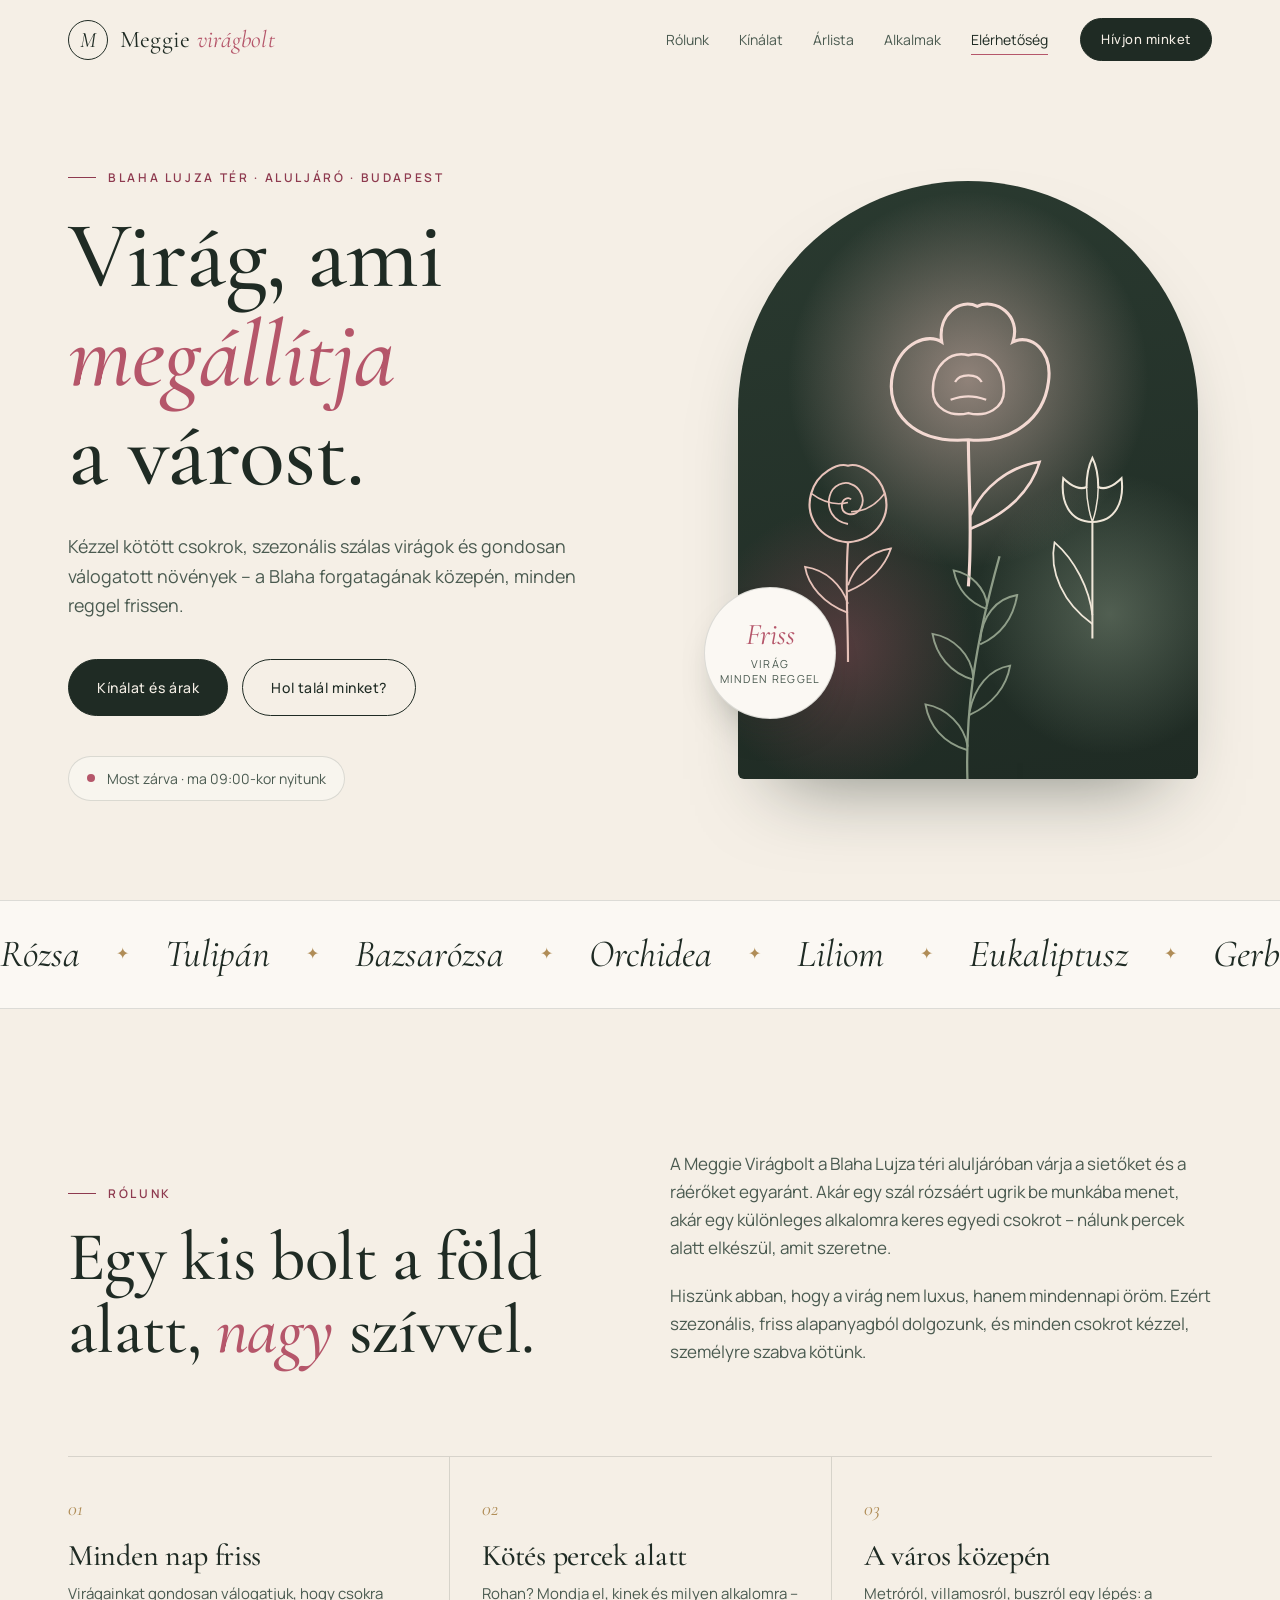
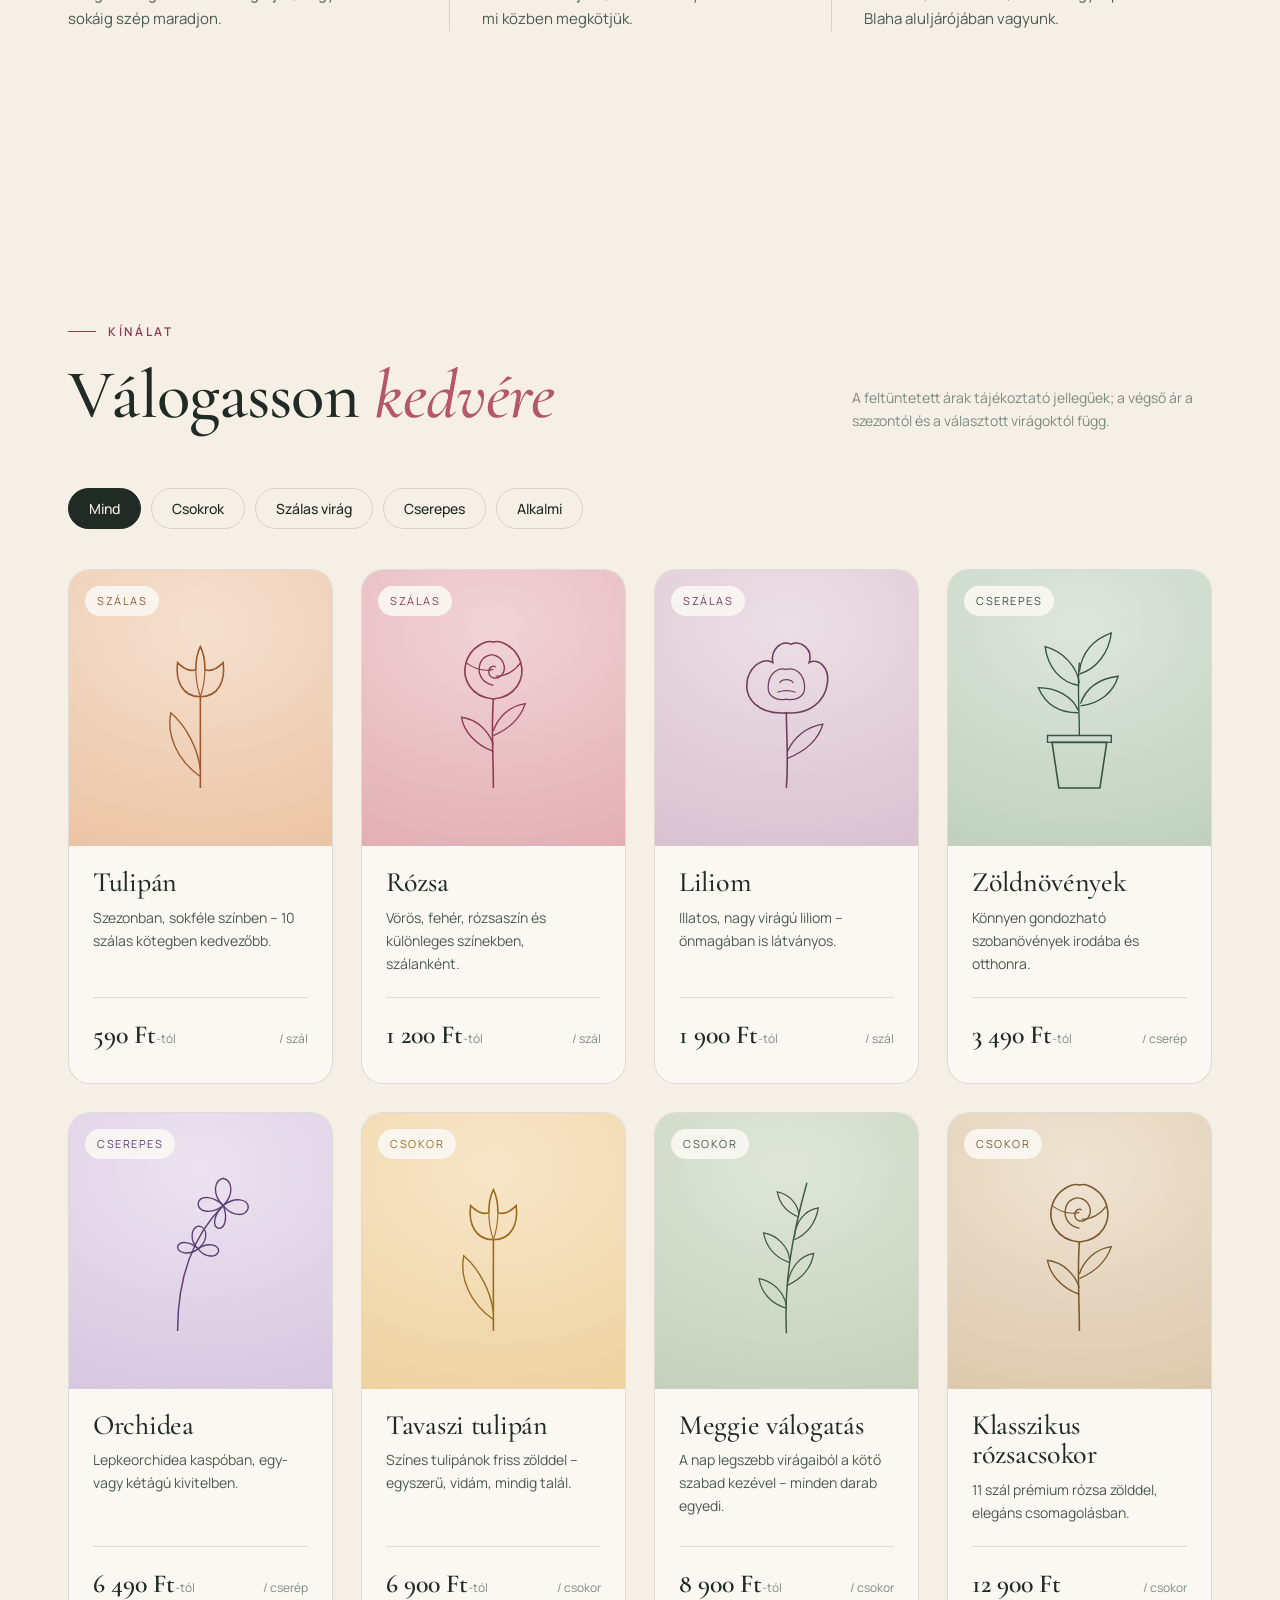
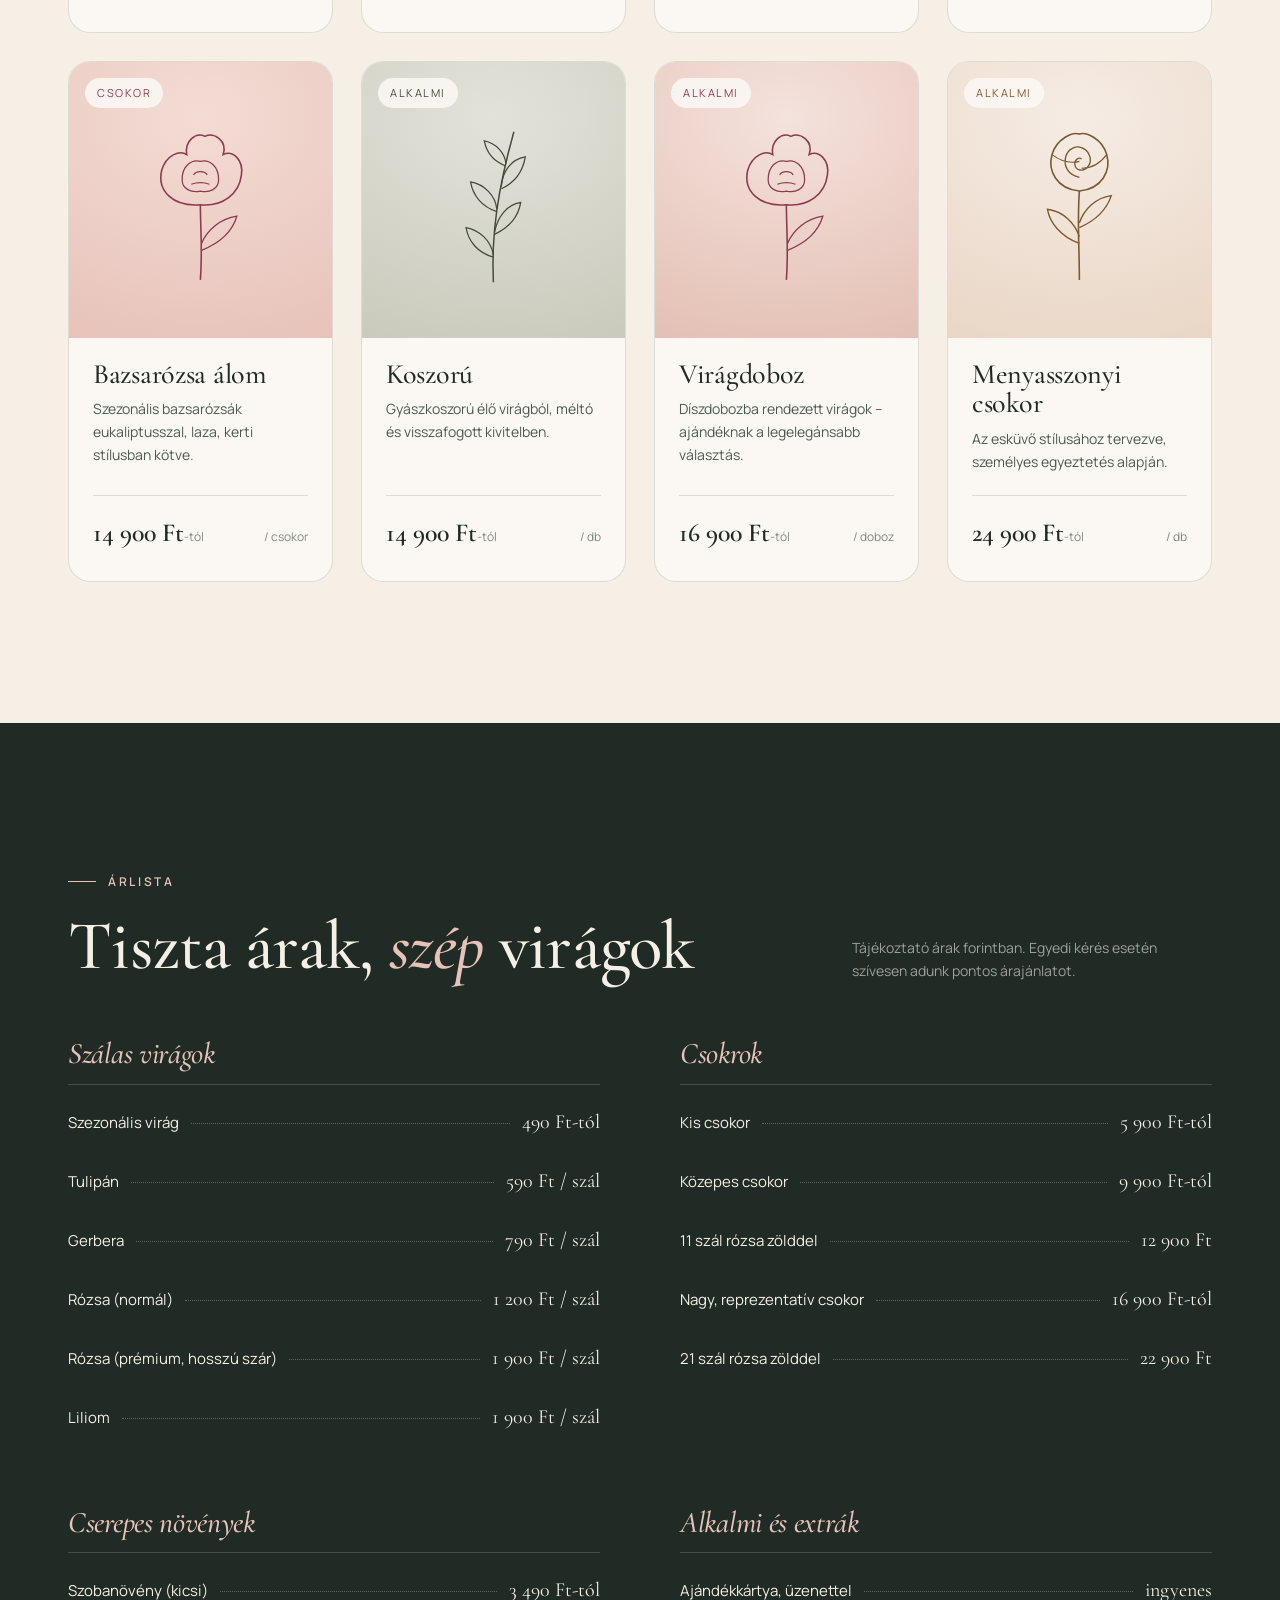
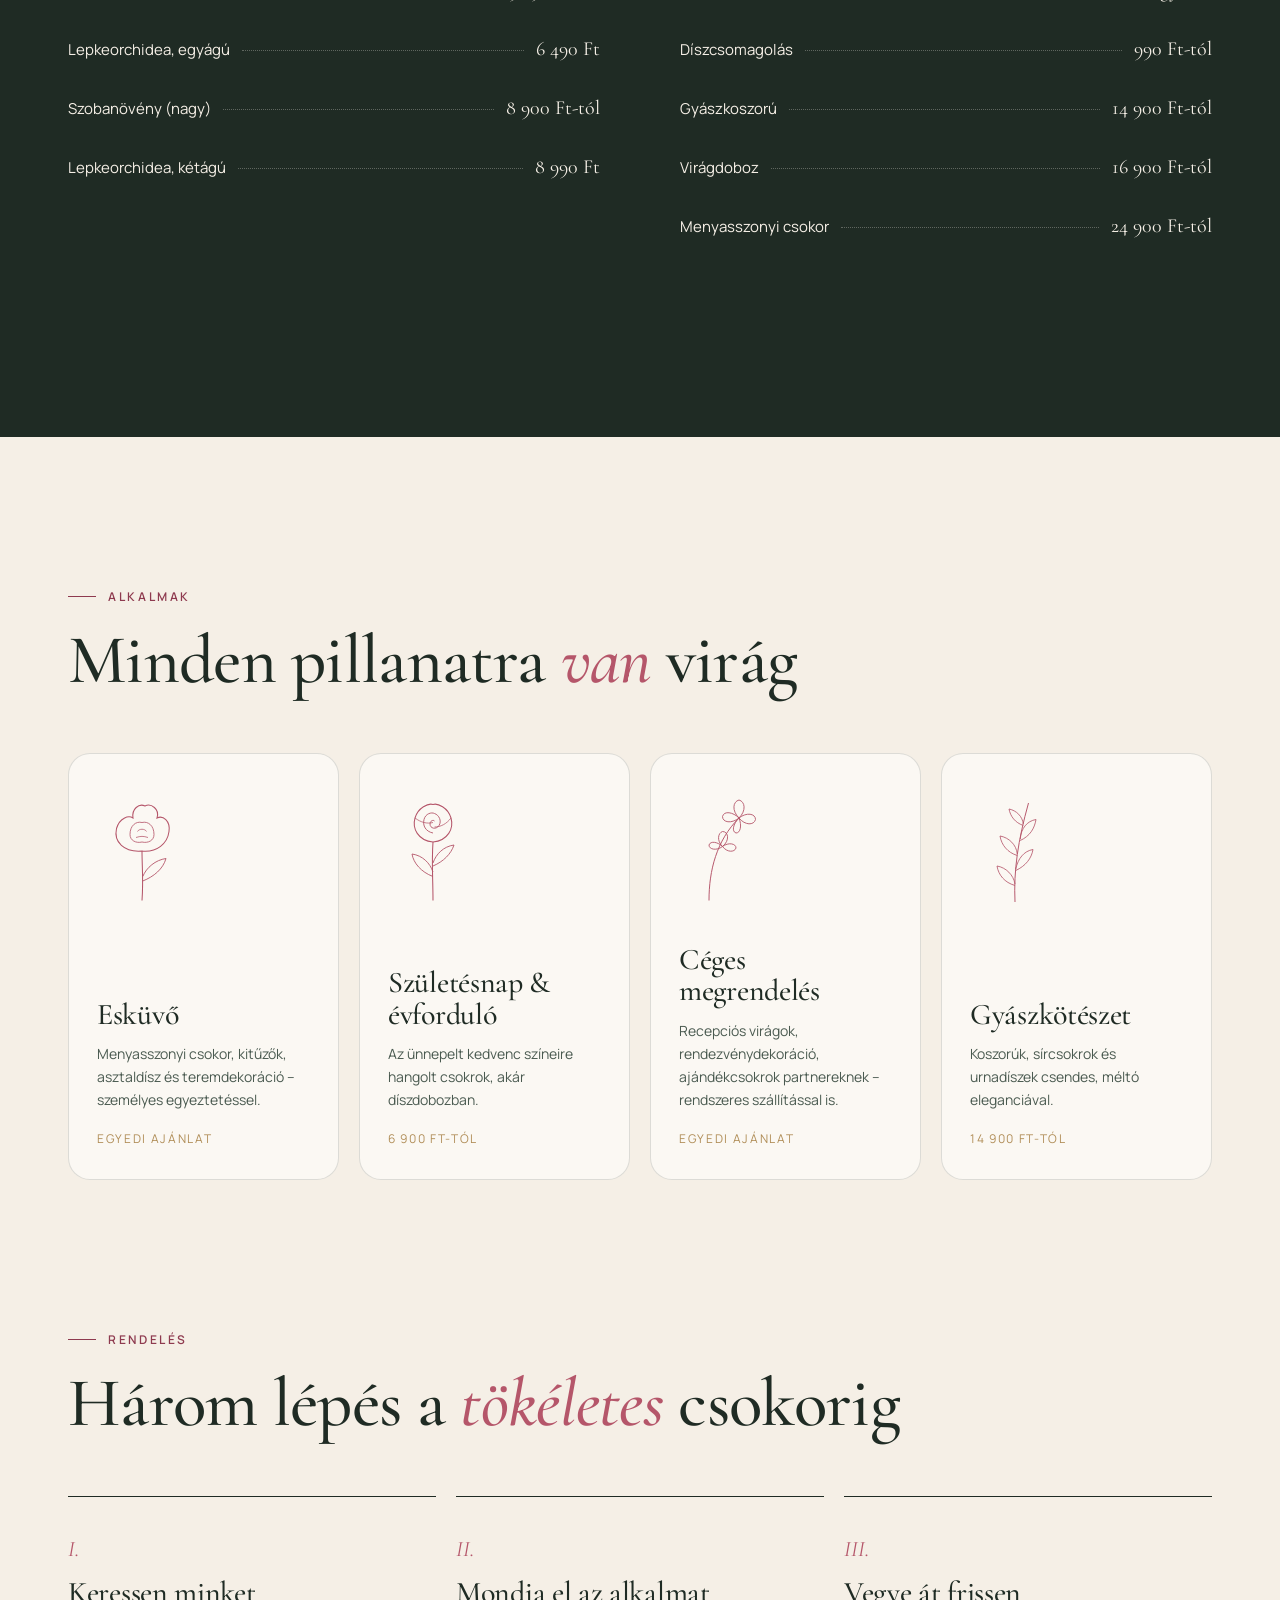
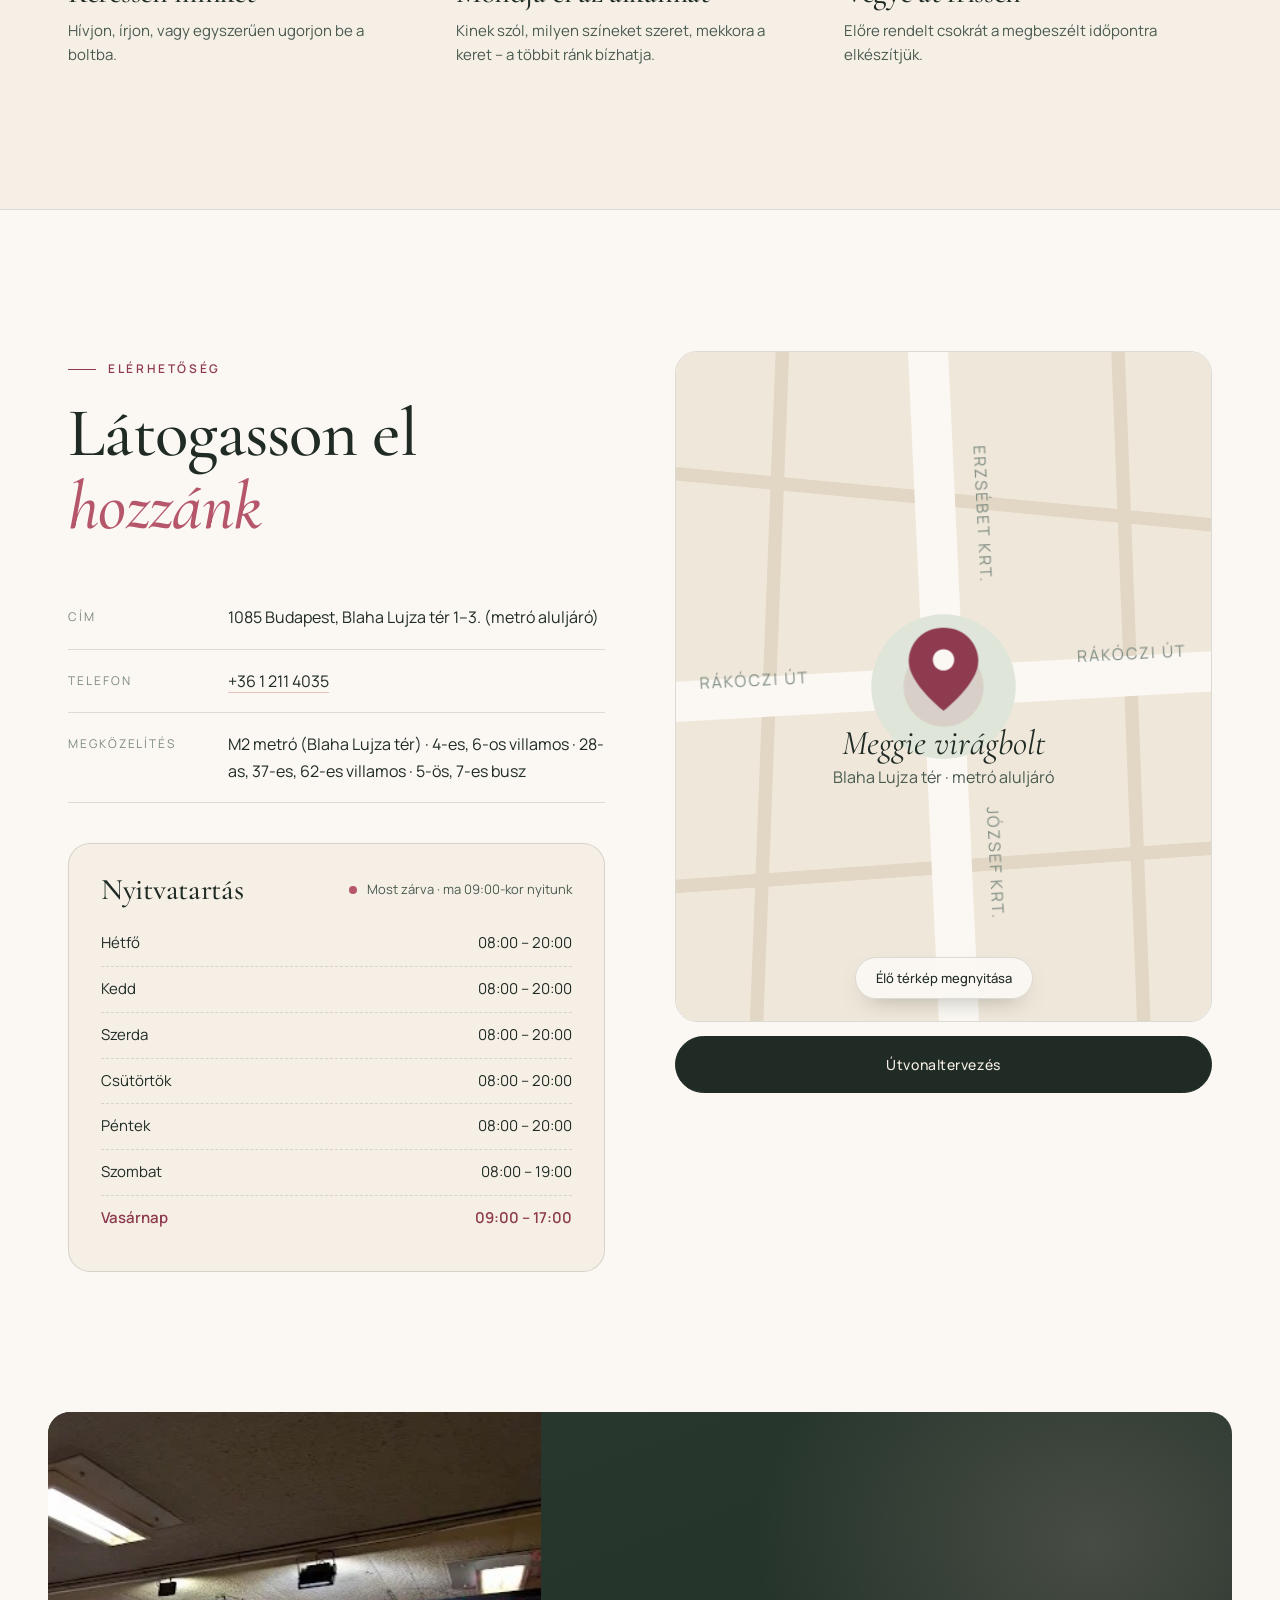
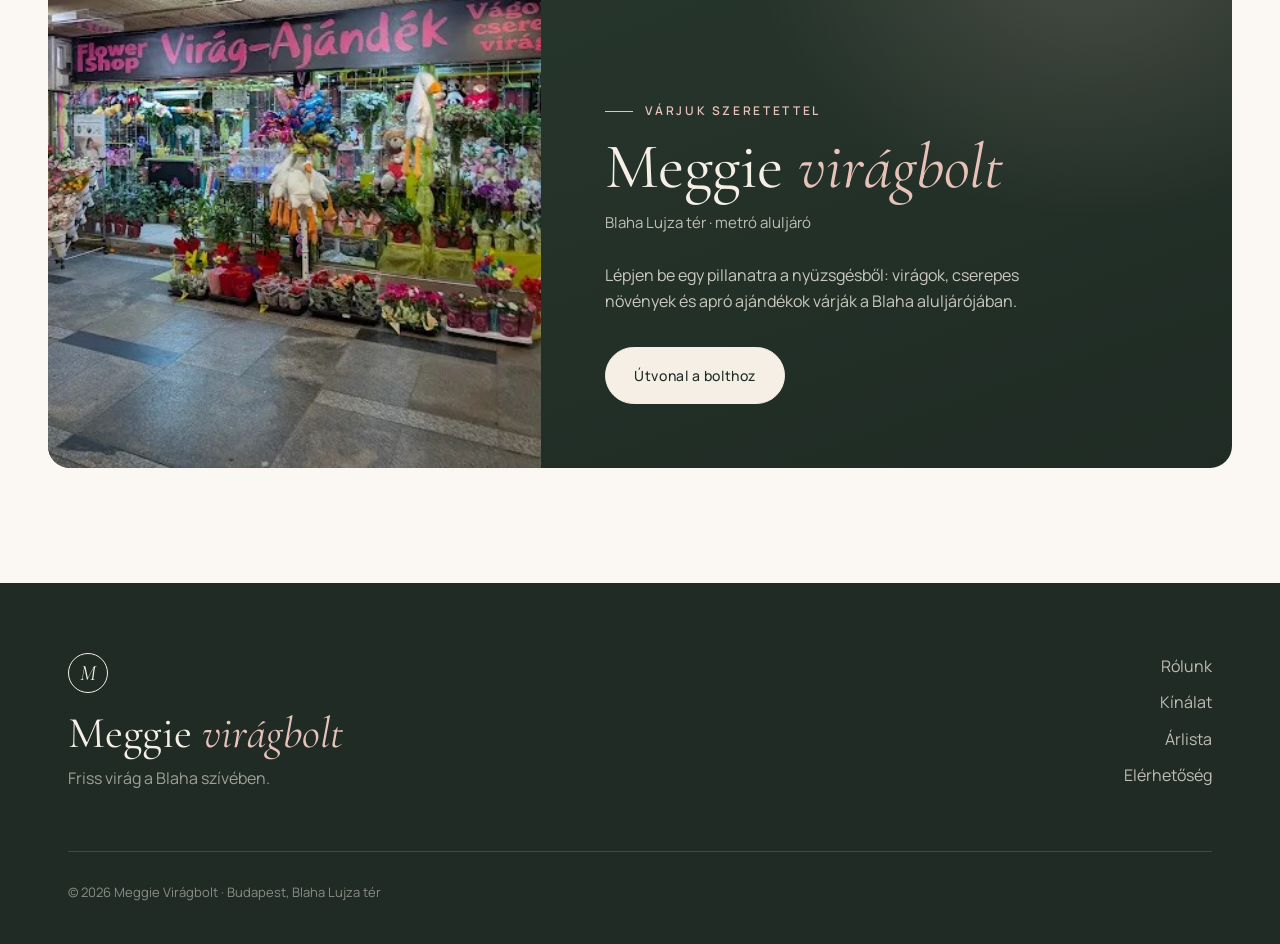
==== commit 751dc59c: "Nagybani piac említésének eltávolítása Co-Authored-By: Claude Opus 5.5 <noreply@anthropic.com> Claud" ====
--- a/index.html
+++ b/index.html
@@ -184,7 +184,7 @@
       <li class="pillar reveal">
         <span class="pillar__num">01</span>
         <h3>Minden nap friss</h3>
-        <p>Virágainkat rendszeresen, a nagybani piacról válogatjuk, hogy csokra sokáig szép maradjon.</p>
+        <p>Virágainkat gondosan válogatjuk, hogy csokra sokáig szép maradjon.</p>
       </li>
       <li class="pillar reveal">
         <span class="pillar__num">02</span>
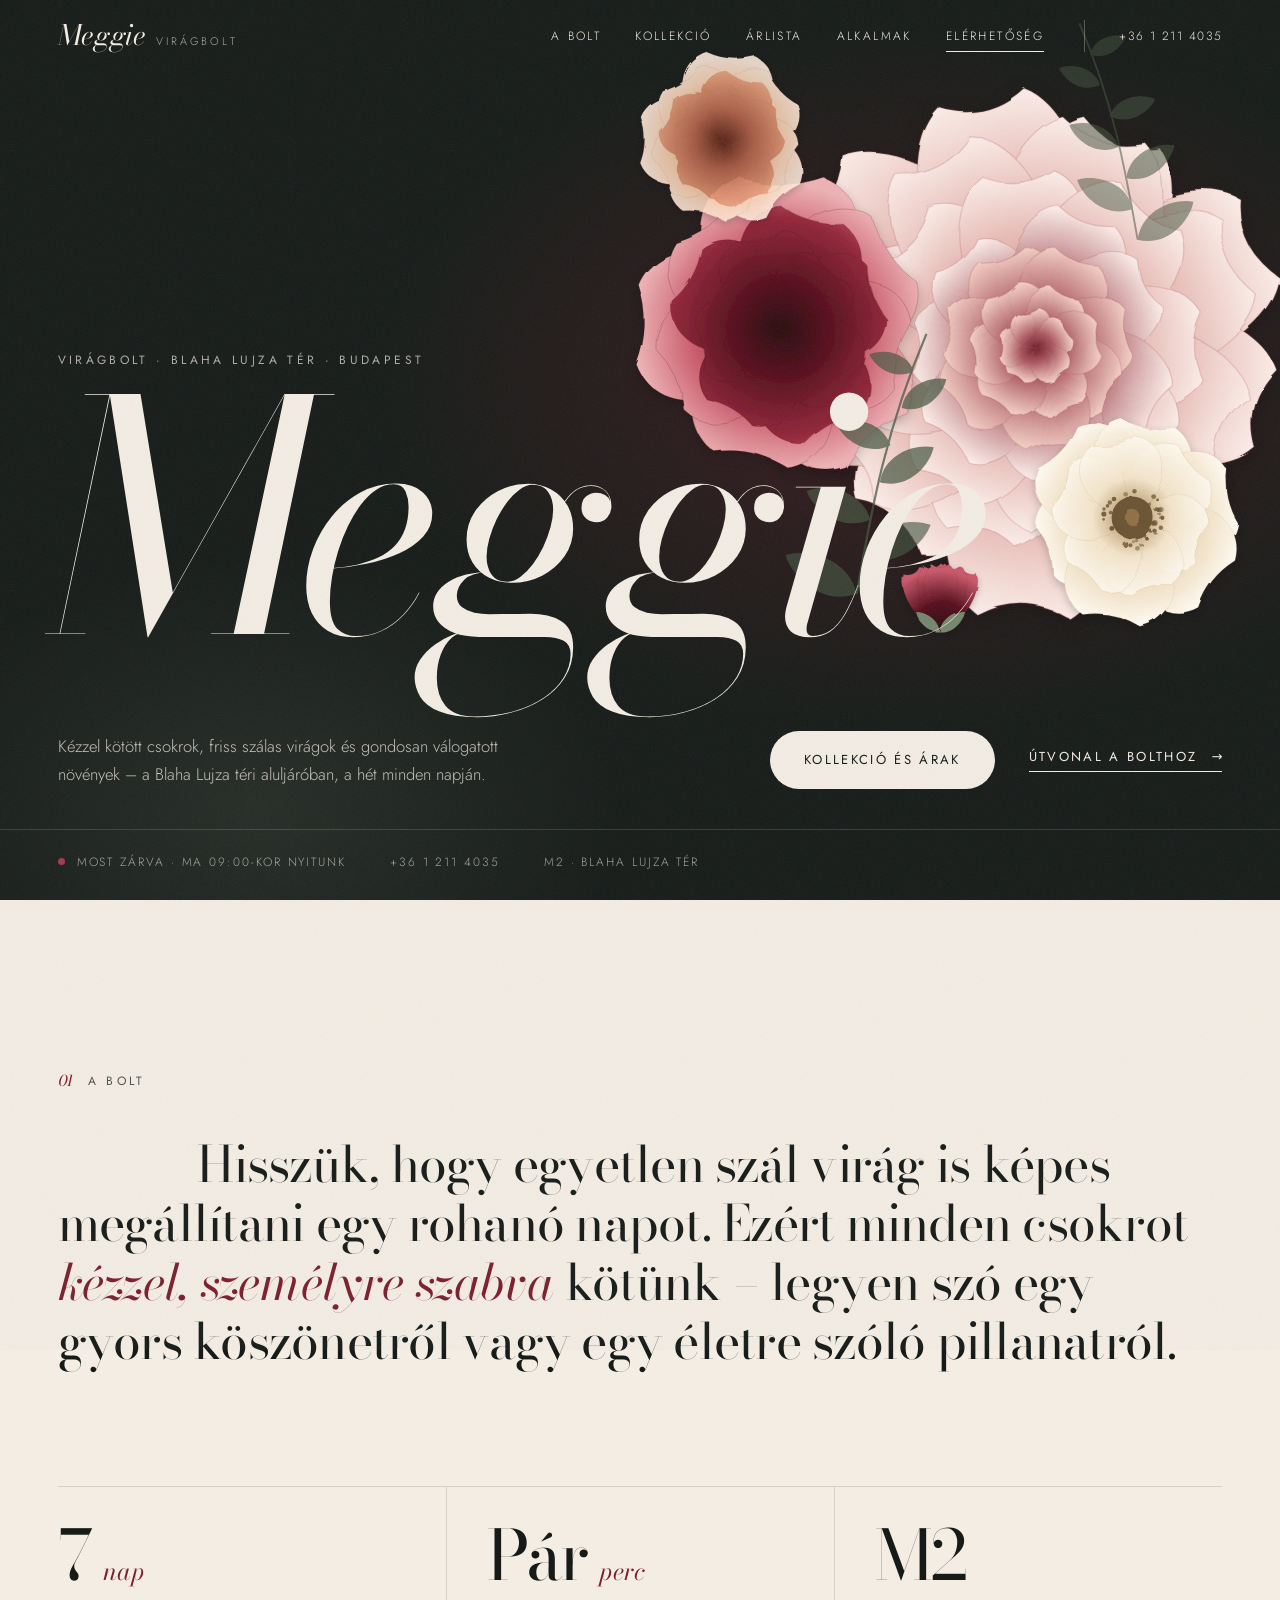
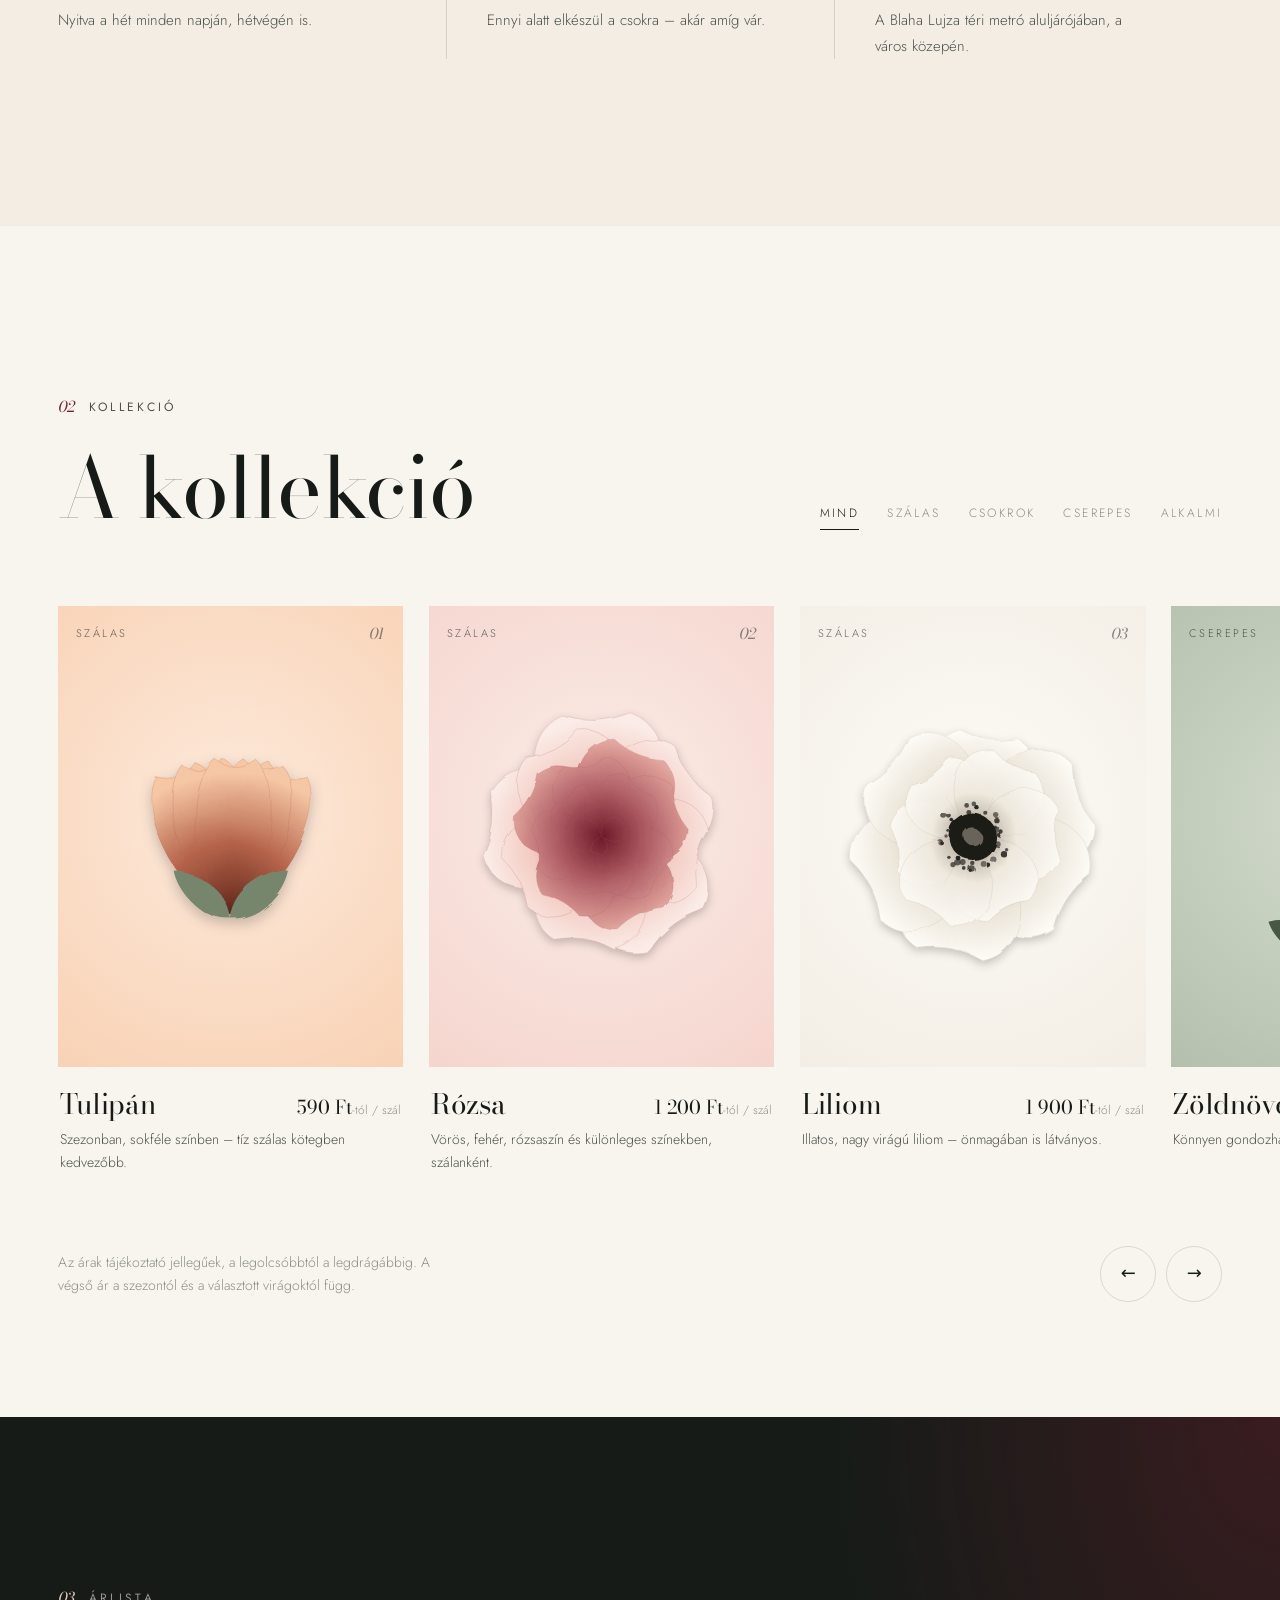
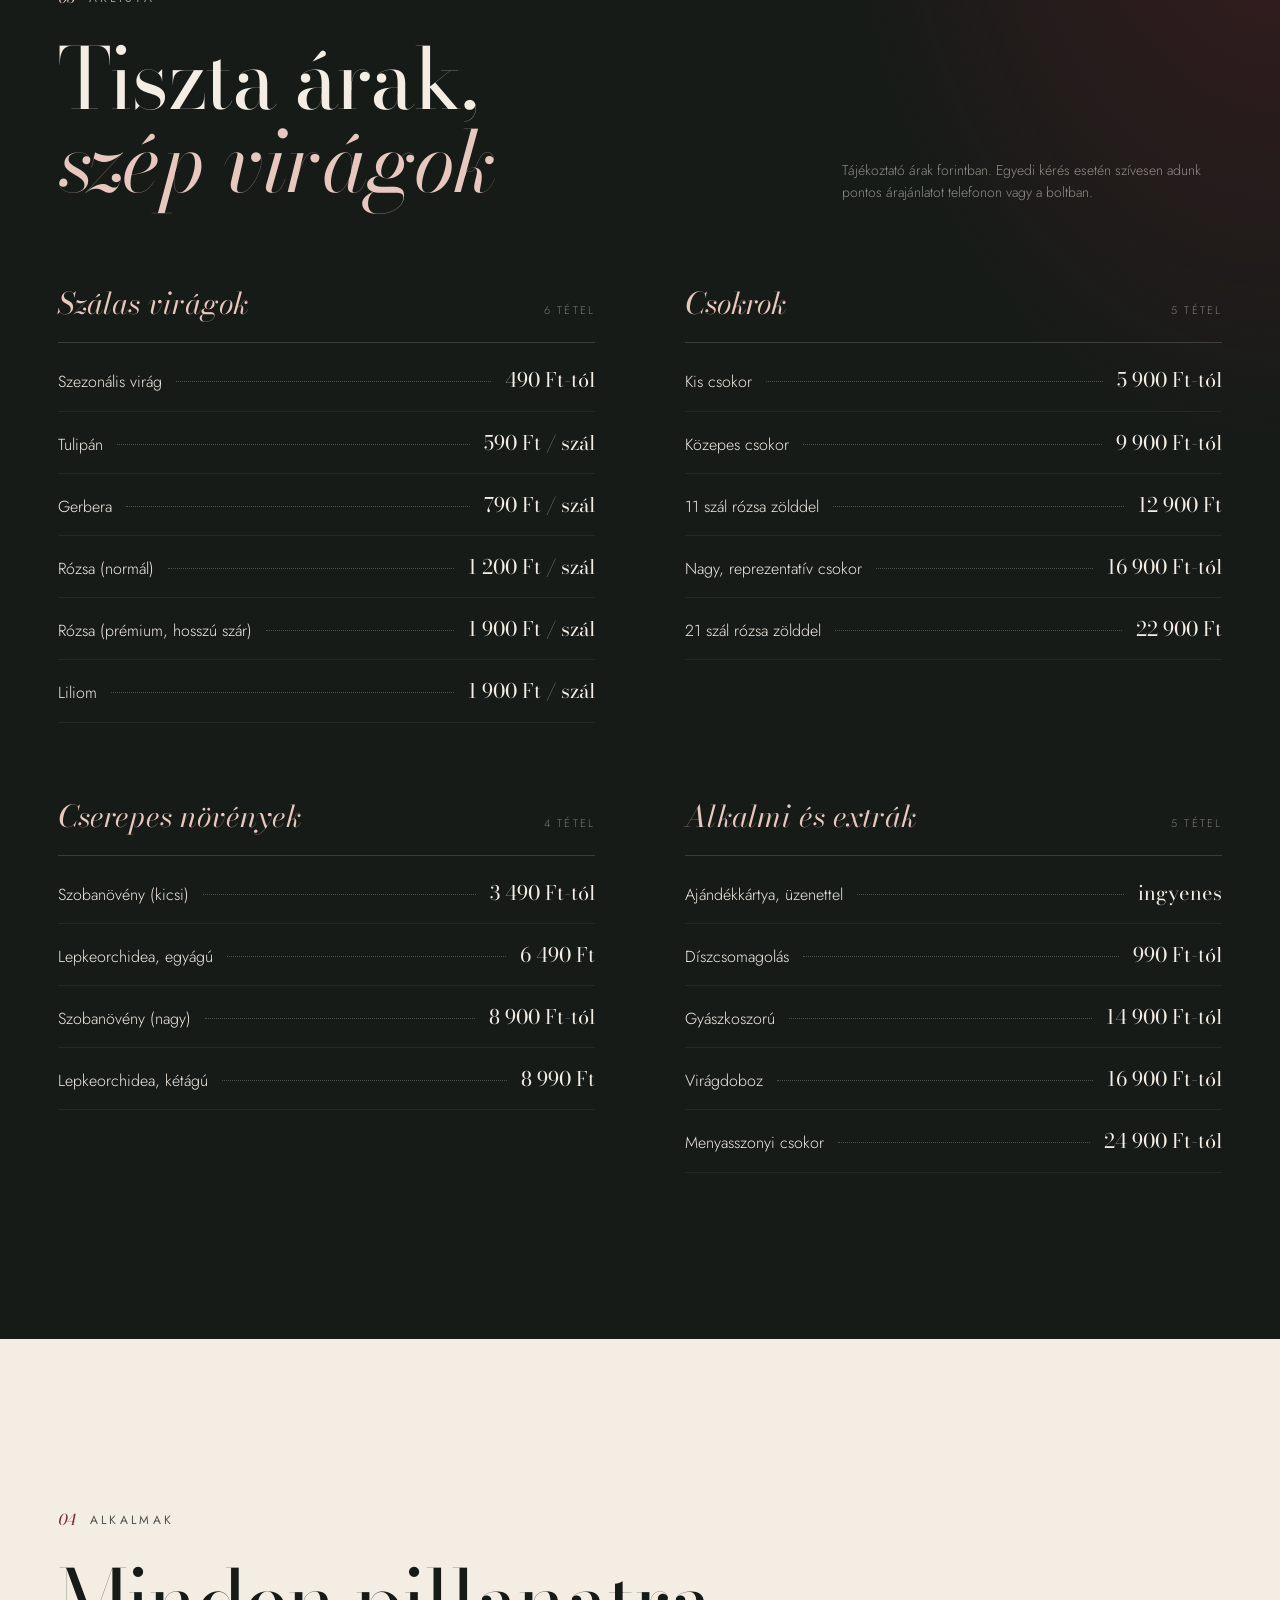
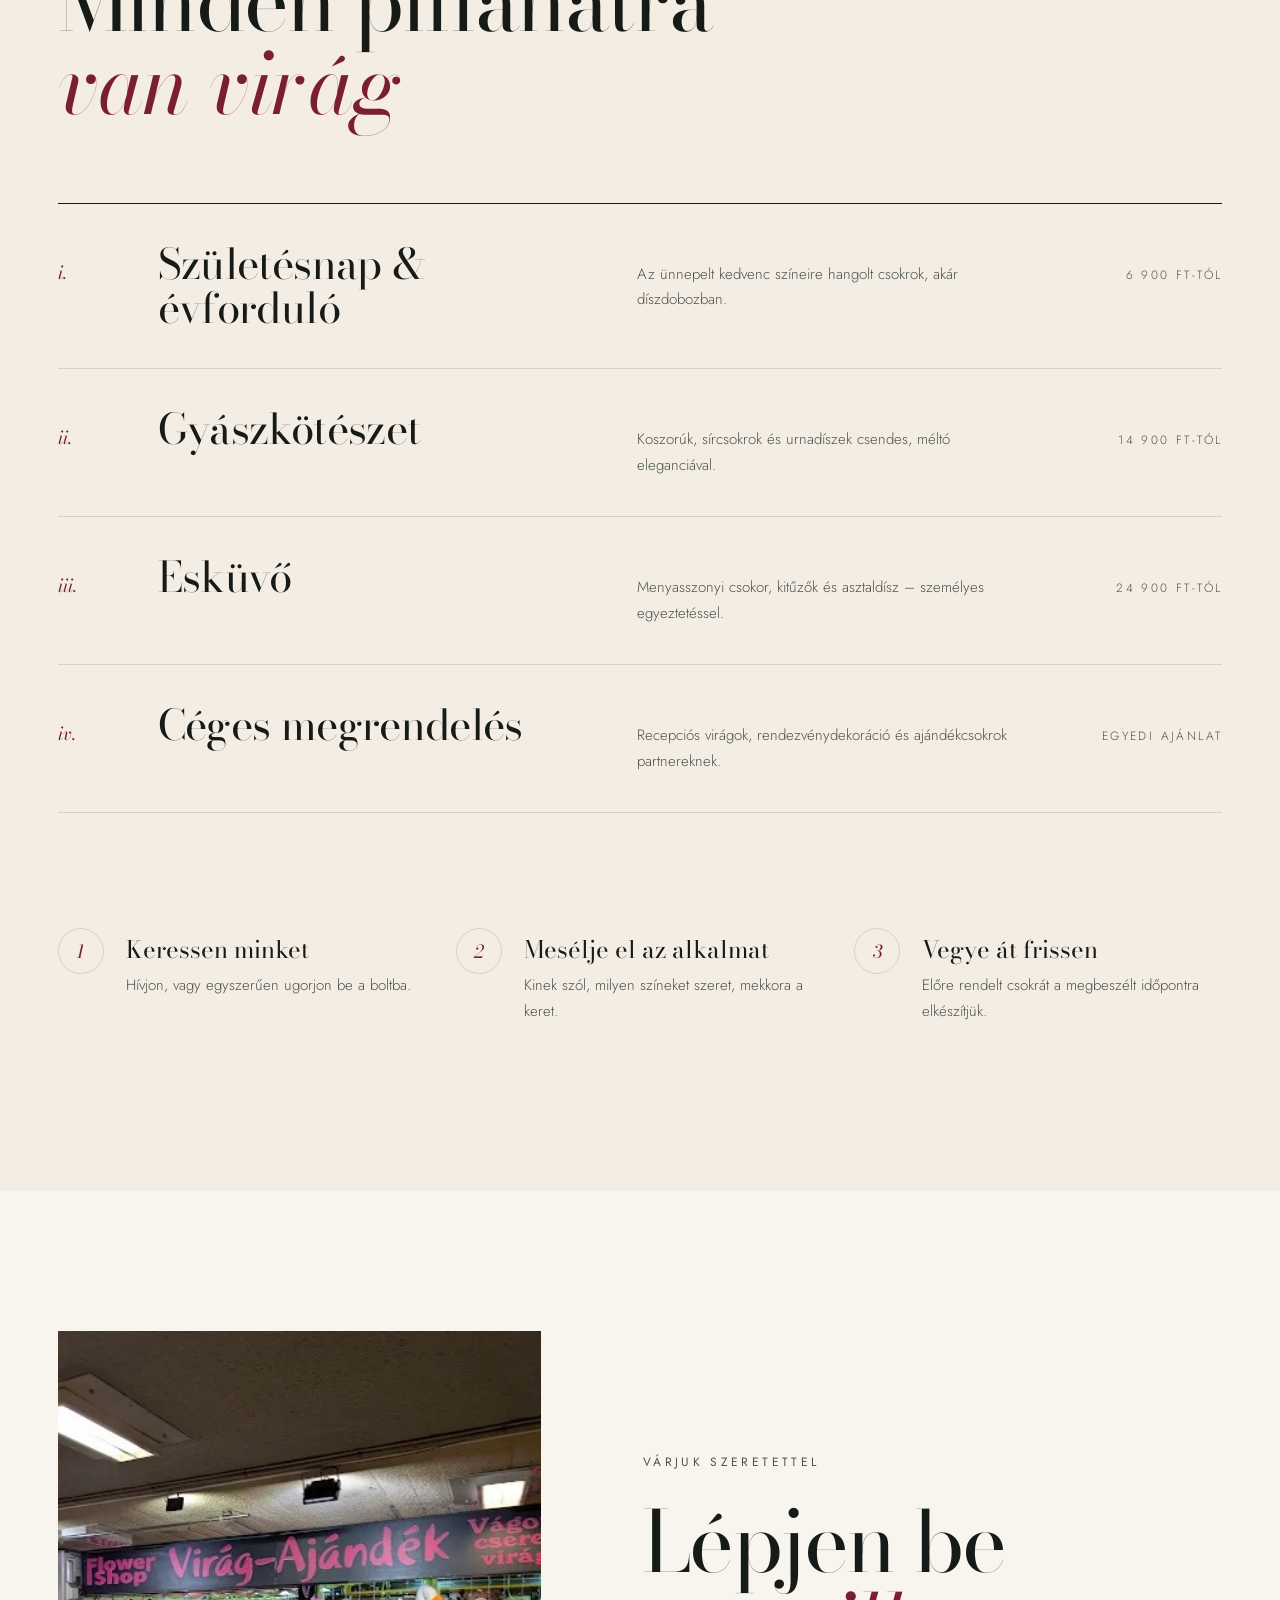
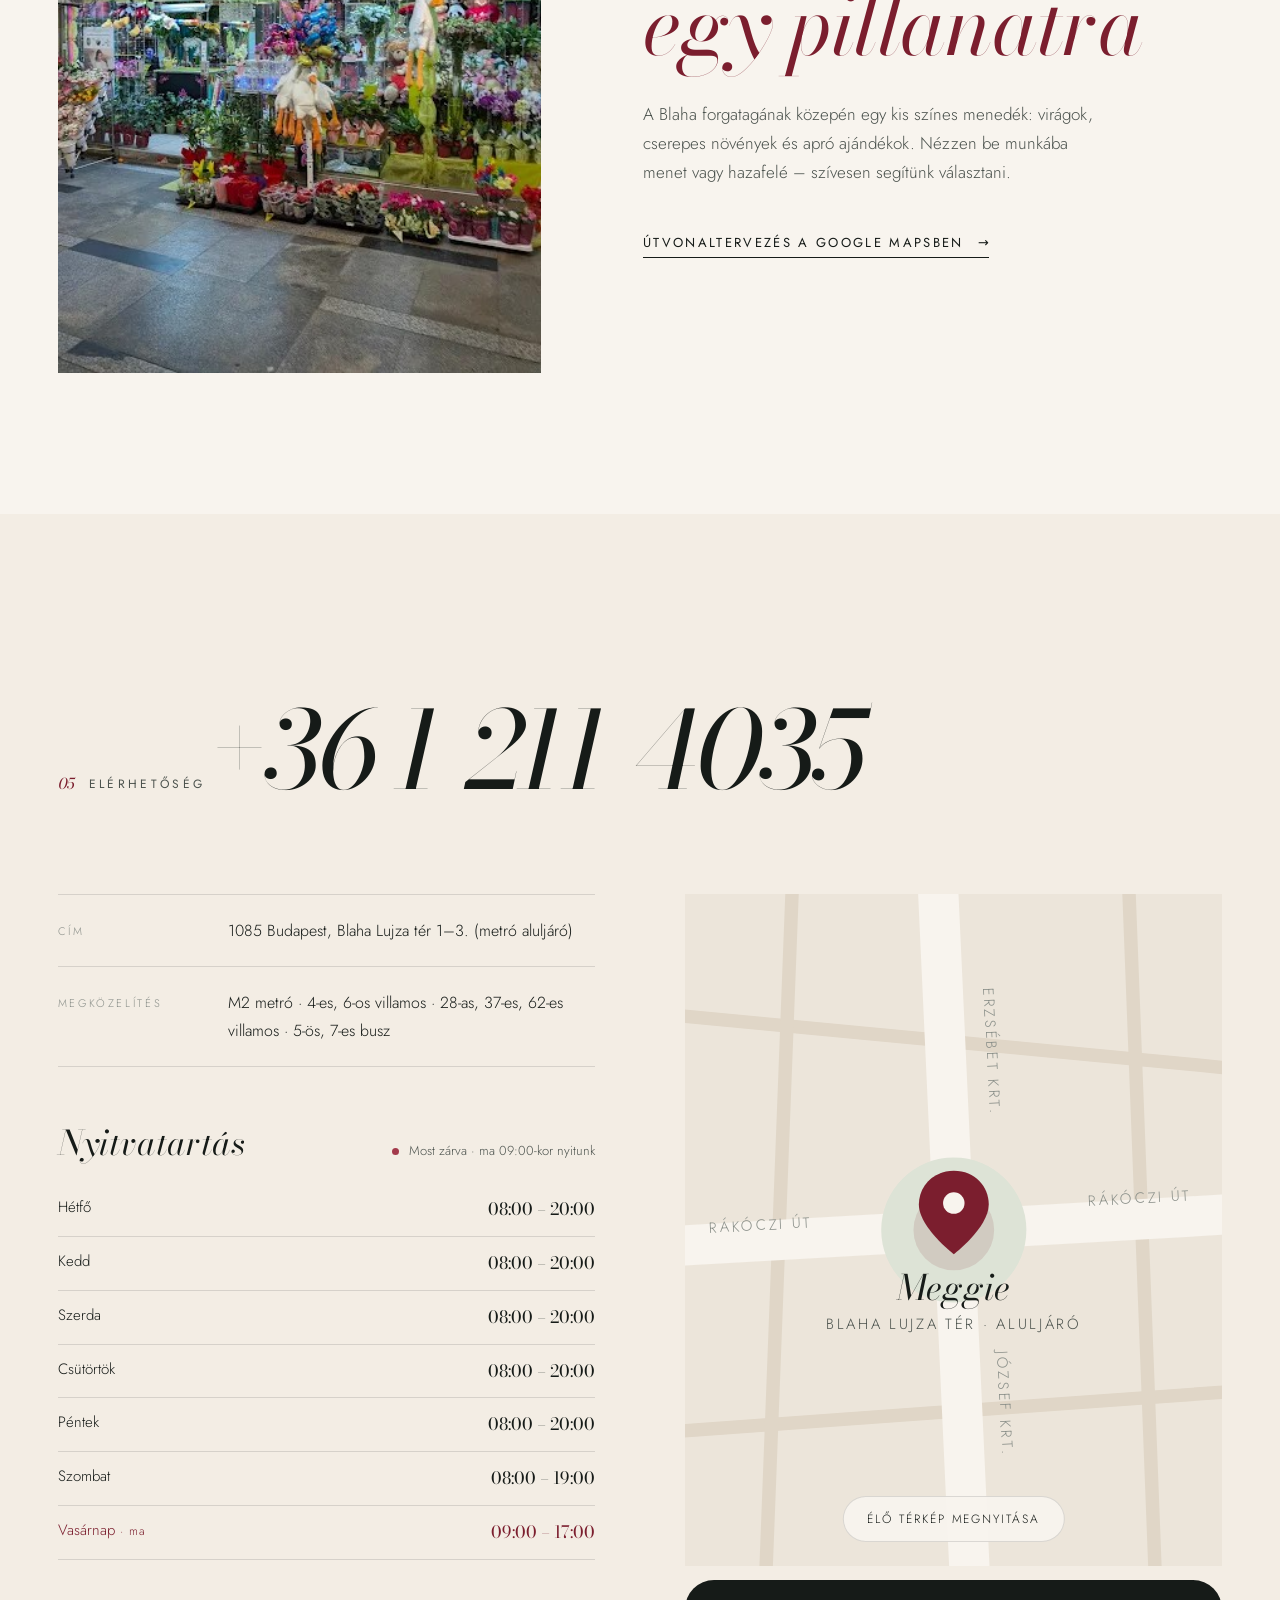
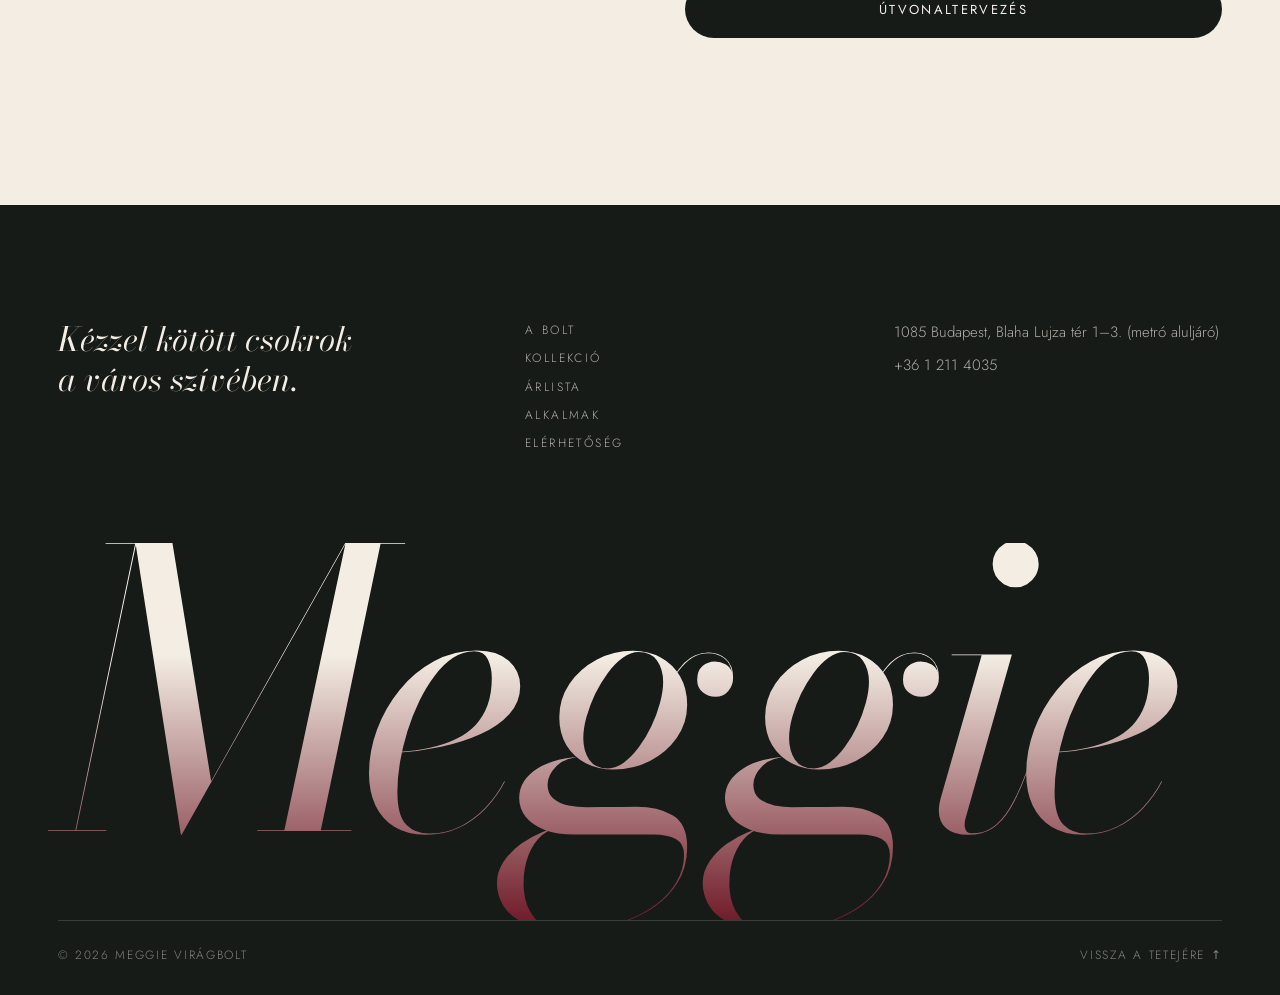
==== commit ecf2e0e1: "Az oldal teljes újratervezése prémium megjelenéssel Meggypiros márkaszín, Bodoni Moda + Jost betűk, " ====
--- a/index.html
+++ b/index.html
@@ -4,16 +4,17 @@
   <meta charset="utf-8">
   <meta name="viewport" content="width=device-width, initial-scale=1">
   <title>Meggie Virágbolt · Blaha Lujza tér, Budapest</title>
-  <meta name="description" content="Meggie Virágbolt a Blaha Lujza téri aluljáróban. Kézzel kötött csokrok, szálas virágok, cserepes növények, esküvői és gyászkötészet – friss virág minden nap, a város szívében.">
-  <meta name="theme-color" content="#1f2b24">
+  <meta name="description" content="Meggie Virágbolt a Blaha Lujza téri metró aluljáróban. Kézzel kötött csokrok, szálas virágok, cserepes növények, esküvői és gyászkötészet – a hét minden napján nyitva.">
+  <meta name="theme-color" content="#161b18">
   <meta property="og:title" content="Meggie Virágbolt · Blaha Lujza tér">
-  <meta property="og:description" content="Kézzel kötött csokrok és friss virágok a Blaha Lujza téri aluljáróban.">
+  <meta property="og:description" content="Kézzel kötött csokrok a város szívében, a Blaha Lujza téri aluljáróban.">
   <meta property="og:type" content="website">
   <meta property="og:locale" content="hu_HU">
+  <meta property="og:image" content="assets/bolt.jpg">
   <link rel="icon" href="assets/favicon.svg" type="image/svg+xml">
   <link rel="preconnect" href="https://fonts.googleapis.com">
   <link rel="preconnect" href="https://fonts.gstatic.com" crossorigin>
-  <link href="https://fonts.googleapis.com/css2?family=Cormorant+Garamond:ital,wght@0,400;0,500;0,600;1,400;1,500&family=Manrope:wght@300;400;500;600&display=swap" rel="stylesheet">
+  <link href="https://fonts.googleapis.com/css2?family=Bodoni+Moda:ital,opsz,wght@0,6..96,400;0,6..96,500;1,6..96,400;1,6..96,500&family=Jost:wght@300;400;500&display=swap" rel="stylesheet">
   <link rel="stylesheet" href="styles.css">
 
   <script type="application/ld+json">
@@ -21,381 +22,320 @@
     "@context": "https://schema.org",
     "@type": "Florist",
     "name": "Meggie Virágbolt",
-    "description": "Virágbolt a Blaha Lujza téri aluljáróban: csokrok, szálas virágok, cserepes növények, esküvői és gyászkötészet.",
+    "description": "Virágbolt a Blaha Lujza téri metró aluljáróban: csokrok, szálas virágok, cserepes növények, esküvői és gyászkötészet.",
+    "image": "assets/bolt.jpg",
+    "telephone": "+36 1 211 4035",
     "address": {
       "@type": "PostalAddress",
       "streetAddress": "Blaha Lujza tér 1-3. (metró aluljáró)",
-      
       "addressLocality": "Budapest",
       "postalCode": "1085",
       "addressCountry": "HU"
     },
-    "telephone": "+36 1 211 4035",
-    "priceRange": "Ft",
+    "openingHoursSpecification": [
+      { "@type": "OpeningHoursSpecification", "dayOfWeek": ["Monday","Tuesday","Wednesday","Thursday","Friday"], "opens": "08:00", "closes": "20:00" },
+      { "@type": "OpeningHoursSpecification", "dayOfWeek": "Saturday", "opens": "08:00", "closes": "19:00" },
+      { "@type": "OpeningHoursSpecification", "dayOfWeek": "Sunday", "opens": "09:00", "closes": "17:00" }
+    ],
+    "priceRange": "490 Ft – 24 900 Ft",
     "currenciesAccepted": "HUF"
   }
   </script>
 </head>
 <body>
 
-<!-- Újrahasznosítható botanikus rajzok -->
-<svg width="0" height="0" style="position:absolute" aria-hidden="true" focusable="false">
-  <defs>
-    <symbol id="i-rose" viewBox="0 0 120 160">
-      <path d="M60 150 C60 120 58 100 60 72" fill="none" stroke="currentColor" stroke-width="1.4"/>
-      <path d="M60 118 C44 112 34 100 32 88 C46 90 56 100 60 112" fill="none" stroke="currentColor" stroke-width="1.2"/>
-      <path d="M60 104 C74 98 84 88 88 76 C74 78 64 88 60 100" fill="none" stroke="currentColor" stroke-width="1.2"/>
-      <path d="M60 72 C40 70 32 54 36 40 C40 26 54 20 60 22 C66 20 80 26 84 40 C88 54 80 70 60 72Z" fill="none" stroke="currentColor" stroke-width="1.4"/>
-      <path d="M60 60 C50 58 46 50 48 42 C50 34 58 32 62 34 C68 36 72 44 68 50 C64 56 56 54 56 48 C56 44 60 42 62 44" fill="none" stroke="currentColor" stroke-width="1.2"/>
-      <path d="M36 40 C44 46 52 48 60 46 M84 40 C78 48 70 52 62 52" fill="none" stroke="currentColor" stroke-width="1"/>
-    </symbol>
-    <symbol id="i-tulip" viewBox="0 0 120 160">
-      <path d="M60 150 C60 120 60 96 60 70" fill="none" stroke="currentColor" stroke-width="1.4"/>
-      <path d="M60 140 C40 126 30 104 34 84 C48 96 58 116 60 134" fill="none" stroke="currentColor" stroke-width="1.2"/>
-      <path d="M60 70 C44 70 38 56 40 40 C46 46 52 48 56 46 C56 36 58 30 60 26 C62 30 64 36 64 46 C68 48 74 46 80 40 C82 56 76 70 60 70Z" fill="none" stroke="currentColor" stroke-width="1.4"/>
-      <path d="M56 46 C56 56 58 64 60 70 M64 46 C64 56 62 64 60 70" fill="none" stroke="currentColor" stroke-width="1"/>
-    </symbol>
-    <symbol id="i-peony" viewBox="0 0 120 160">
-      <path d="M60 150 C62 124 60 104 60 84" fill="none" stroke="currentColor" stroke-width="1.4"/>
-      <path d="M61 124 C76 118 88 108 92 94 C78 96 66 106 61 118" fill="none" stroke="currentColor" stroke-width="1.2"/>
-      <path d="M60 84 C36 86 22 72 26 54 C30 40 42 36 48 40 C46 28 56 20 64 24 C72 20 84 28 80 40 C88 36 98 44 96 58 C94 74 80 86 60 84Z" fill="none" stroke="currentColor" stroke-width="1.4"/>
-      <path d="M44 62 C44 50 52 44 60 46 C68 44 76 50 76 62 C76 70 68 74 60 72 C52 74 44 70 44 62Z" fill="none" stroke="currentColor" stroke-width="1.1"/>
-      <path d="M54 58 C56 54 64 54 66 58 M52 66 C58 64 62 64 68 66" fill="none" stroke="currentColor" stroke-width="1"/>
-    </symbol>
-    <symbol id="i-sprig" viewBox="0 0 120 160">
-      <path d="M60 152 C58 110 64 70 78 20" fill="none" stroke="currentColor" stroke-width="1.3"/>
-      <g fill="none" stroke="currentColor" stroke-width="1.1">
-        <path d="M60 130 C46 126 38 116 36 104 C48 106 58 116 60 128"/>
-        <path d="M61 110 C74 104 82 94 84 82 C72 84 64 94 61 108"/>
-        <path d="M63 90 C50 86 42 76 40 64 C52 66 62 76 63 88"/>
-        <path d="M67 70 C80 64 86 54 88 42 C76 44 68 54 67 68"/>
-        <path d="M71 50 C60 46 54 38 52 28 C62 30 70 38 71 48"/>
-      </g>
-    </symbol>
-    <symbol id="i-pot" viewBox="0 0 120 160">
-      <path d="M36 110 L84 110 L78 150 L42 150 Z" fill="none" stroke="currentColor" stroke-width="1.4"/>
-      <path d="M32 104 L88 104 L88 110 L32 110 Z" fill="none" stroke="currentColor" stroke-width="1.2"/>
-      <g fill="none" stroke="currentColor" stroke-width="1.2">
-        <path d="M60 104 C60 80 58 60 60 40"/>
-        <path d="M60 60 C44 58 32 44 30 26 C46 30 58 44 60 58"/>
-        <path d="M60 50 C74 46 86 32 88 14 C72 20 62 32 60 48"/>
-        <path d="M59 84 C42 84 30 76 24 62 C40 62 54 70 59 82"/>
-        <path d="M61 78 C78 76 90 66 94 52 C78 54 66 62 61 76"/>
-      </g>
-    </symbol>
-    <symbol id="i-orchid" viewBox="0 0 120 160">
-      <path d="M40 150 C40 110 50 70 80 40" fill="none" stroke="currentColor" stroke-width="1.3"/>
-      <g fill="none" stroke="currentColor" stroke-width="1.2">
-        <path d="M80 40 C70 30 72 18 80 16 C88 18 90 30 80 40Z"/>
-        <path d="M80 40 C90 32 102 34 102 42 C100 50 88 50 80 40Z"/>
-        <path d="M80 40 C70 48 58 46 58 38 C60 30 72 32 80 40Z"/>
-        <path d="M80 40 C84 50 82 60 76 60 C70 58 72 48 80 40Z"/>
-        <path d="M58 78 C50 70 52 60 58 58 C66 58 68 70 58 78Z"/>
-        <path d="M58 78 C66 72 76 74 76 80 C74 86 64 86 58 78Z"/>
-        <path d="M58 78 C50 84 40 82 40 76 C42 70 52 72 58 78Z"/>
-      </g>
-    </symbol>
-  </defs>
-</svg>
-
-<a class="skip" href="#kinalat">Ugrás a kínálathoz</a>
-
+<a class="skip" href="#kollekcio">Ugrás a kollekcióhoz</a>
+<div class="grain" aria-hidden="true"></div>
+
+<!-- ============ FEJLÉC ============ -->
 <header class="nav" id="top">
   <div class="nav__inner">
     <a class="brand" href="#top" aria-label="Meggie Virágbolt – vissza a tetejére">
-      <span class="brand__mark" aria-hidden="true">M</span>
-      <span class="brand__text">Meggie <em>virágbolt</em></span>
+      <span class="brand__name">Meggie</span>
+      <span class="brand__sub">virágbolt</span>
     </a>
     <nav class="nav__links" aria-label="Fő navigáció">
-      <a href="#rolunk">Rólunk</a>
-      <a href="#kinalat">Kínálat</a>
+      <a href="#bemutatkozas">A bolt</a>
+      <a href="#kollekcio">Kollekció</a>
       <a href="#arlista">Árlista</a>
       <a href="#alkalmak">Alkalmak</a>
       <a href="#elerhetoseg">Elérhetőség</a>
     </nav>
-    <a class="btn btn--small nav__cta" data-phone-link href="#elerhetoseg">Hívjon minket</a>
-    <button class="nav__toggle" aria-expanded="false" aria-controls="mobile-menu" aria-label="Menü megnyitása">
+    <a class="nav__phone" data-phone-link data-phone-text href="#elerhetoseg">Elérhetőség</a>
+    <button class="nav__toggle" aria-expanded="false" aria-controls="menu" aria-label="Menü megnyitása">
       <span></span><span></span>
     </button>
   </div>
-  <div class="mobile-menu" id="mobile-menu" hidden>
-    <a href="#rolunk">Rólunk</a>
-    <a href="#kinalat">Kínálat</a>
-    <a href="#arlista">Árlista</a>
-    <a href="#alkalmak">Alkalmak</a>
-    <a href="#elerhetoseg">Elérhetőség</a>
+</header>
+
+<div class="menu" id="menu" hidden>
+  <nav class="menu__links" aria-label="Mobil navigáció">
+    <a href="#bemutatkozas"><small>01</small>A bolt</a>
+    <a href="#kollekcio"><small>02</small>Kollekció</a>
+    <a href="#arlista"><small>03</small>Árlista</a>
+    <a href="#alkalmak"><small>04</small>Alkalmak</a>
+    <a href="#elerhetoseg"><small>05</small>Elérhetőség</a>
+  </nav>
+  <div class="menu__foot">
+    <a data-phone-link data-phone-text href="#elerhetoseg"></a>
+    <span data-open-text></span>
   </div>
-</header>
+</div>
 
 <main>
 
-  <!-- HERO -->
-  <section class="hero">
-    <div class="hero__copy">
-      <p class="eyebrow reveal">Blaha Lujza tér · aluljáró · Budapest</p>
-      <h1 class="reveal">Virág, ami <em>megállítja</em> a&nbsp;várost.</h1>
-      <p class="lead reveal">Kézzel kötött csokrok, szezonális szálas virágok és gondosan válogatott növények – a Blaha forgatagának közepén, minden reggel frissen.</p>
-      <div class="hero__actions reveal">
-        <a class="btn" href="#kinalat">Kínálat és árak</a>
-        <a class="btn btn--ghost" href="#elerhetoseg">Hol talál minket?</a>
-      </div>
-      <div class="hero__status reveal" aria-live="polite">
-        <span class="dot" data-open-dot></span>
-        <span data-open-text>Nyitvatartás betöltése…</span>
-      </div>
-    </div>
-
-    <div class="hero__art" aria-hidden="true">
-      <div class="arch">
-        <div class="arch__glow"></div>
-        <svg class="art art--1"><use href="#i-peony"/></svg>
-        <svg class="art art--2"><use href="#i-rose"/></svg>
-        <svg class="art art--3"><use href="#i-tulip"/></svg>
-        <svg class="art art--4"><use href="#i-sprig"/></svg>
-      </div>
-      <div class="hero__badge">
-        <span class="hero__badge-num">Friss</span>
-        <span class="hero__badge-txt">virág<br>minden reggel</span>
-      </div>
-    </div>
-  </section>
-
-  <div class="marquee" aria-hidden="true">
-    <div class="marquee__track">
-      <span>Rózsa</span><i>✦</i><span>Tulipán</span><i>✦</i><span>Bazsarózsa</span><i>✦</i><span>Orchidea</span><i>✦</i><span>Liliom</span><i>✦</i><span>Eukaliptusz</span><i>✦</i><span>Gerbera</span><i>✦</i><span>Hortenzia</span><i>✦</i>
-      <span>Rózsa</span><i>✦</i><span>Tulipán</span><i>✦</i><span>Bazsarózsa</span><i>✦</i><span>Orchidea</span><i>✦</i><span>Liliom</span><i>✦</i><span>Eukaliptusz</span><i>✦</i><span>Gerbera</span><i>✦</i><span>Hortenzia</span><i>✦</i>
-    </div>
-  </div>
-
-  <!-- RÓLUNK -->
-  <section class="section about" id="rolunk">
-    <div class="about__grid">
-      <div class="about__title">
-        <p class="eyebrow reveal">Rólunk</p>
-        <h2 class="reveal">Egy kis bolt a&nbsp;föld alatt, <em>nagy</em> szívvel.</h2>
-      </div>
-      <div class="about__body">
-        <p class="reveal">A Meggie Virágbolt a Blaha Lujza téri aluljáróban várja a sietőket és a ráérőket egyaránt. Akár egy szál rózsáért ugrik be munkába menet, akár egy különleges alkalomra keres egyedi csokrot – nálunk percek alatt elkészül, amit szeretne.</p>
-        <p class="reveal">Hiszünk abban, hogy a virág nem luxus, hanem mindennapi öröm. Ezért szezonális, friss alapanyagból dolgozunk, és minden csokrot kézzel, személyre szabva kötünk.</p>
-      </div>
-    </div>
-
-    <ul class="pillars">
-      <li class="pillar reveal">
-        <span class="pillar__num">01</span>
-        <h3>Minden nap friss</h3>
-        <p>Virágainkat gondosan válogatjuk, hogy csokra sokáig szép maradjon.</p>
-      </li>
-      <li class="pillar reveal">
-        <span class="pillar__num">02</span>
-        <h3>Kötés percek alatt</h3>
-        <p>Rohan? Mondja el, kinek és milyen alkalomra – mi közben megkötjük.</p>
-      </li>
-      <li class="pillar reveal">
-        <span class="pillar__num">03</span>
-        <h3>A város közepén</h3>
-        <p>Metróról, villamosról, buszról egy lépés: a Blaha aluljárójában vagyunk.</p>
-      </li>
+  <!-- ============ HERO ============ -->
+  <section class="hero" aria-labelledby="hero-title">
+    <div class="hero__bouquet" aria-hidden="true">
+      <div class="bloom-slot b1" data-bloom="peony"   data-palette="blush"  data-seed="11"></div>
+      <div class="bloom-slot b2" data-bloom="rose"    data-palette="cherry" data-seed="4"></div>
+      <div class="bloom-slot b3" data-bloom="anemone" data-palette="cream"  data-seed="7"></div>
+      <div class="bloom-slot b4" data-bloom="rose"    data-palette="apricot" data-seed="21"></div>
+      <div class="bloom-slot b5" data-bloom="bud"     data-palette="cherry" data-seed="3"></div>
+      <div class="bloom-slot b6" data-bloom="leaf"    data-palette="sage"   data-seed="9"></div>
+      <div class="bloom-slot b7" data-bloom="leaf"    data-palette="sage"   data-seed="15"></div>
+    </div>
+
+    <div class="hero__inner">
+      <p class="label hero__label" data-anim>Virágbolt · Blaha Lujza tér · Budapest</p>
+      <h1 class="hero__title" id="hero-title">
+        <span class="line"><span data-anim>Meggie</span></span>
+      </h1>
+      <div class="hero__bottom">
+        <p class="hero__lead" data-anim>Kézzel kötött csokrok, friss szálas virágok és gondosan válogatott növények – a&nbsp;Blaha Lujza téri aluljáróban, a&nbsp;hét minden napján.</p>
+        <div class="hero__actions" data-anim>
+          <a class="btn btn--light" href="#kollekcio">Kollekció és árak</a>
+          <a class="link-arrow" href="#elerhetoseg">Útvonal a bolthoz</a>
+        </div>
+      </div>
+    </div>
+
+    <ul class="hero__meta" data-anim>
+      <li><span class="dot" data-open-dot></span><span data-open-text>Nyitvatartás…</span></li>
+      <li class="hide-sm"><a data-phone-link data-phone-text href="#elerhetoseg"></a></li>
+      <li class="hide-sm">M2 · Blaha Lujza tér</li>
     </ul>
   </section>
 
-  <!-- KÍNÁLAT -->
-  <section class="section shop" id="kinalat">
-    <div class="section__head">
-      <div>
-        <p class="eyebrow reveal">Kínálat</p>
-        <h2 class="reveal">Válogasson <em>kedvére</em></h2>
-      </div>
-      <p class="section__note reveal">A feltüntetett árak tájékoztató jellegűek; a végső ár a szezontól és a választott virágoktól függ.</p>
-    </div>
-
-    <div class="filters reveal" role="tablist" aria-label="Kategóriák">
-      <button class="chip is-active" role="tab" aria-selected="true" data-filter="all">Mind</button>
-      <button class="chip" role="tab" aria-selected="false" data-filter="csokor">Csokrok</button>
-      <button class="chip" role="tab" aria-selected="false" data-filter="szalas">Szálas virág</button>
-      <button class="chip" role="tab" aria-selected="false" data-filter="noveny">Cserepes</button>
-      <button class="chip" role="tab" aria-selected="false" data-filter="alkalmi">Alkalmi</button>
-    </div>
-
-    <div class="products" id="products" aria-live="polite"></div>
-  </section>
-
-  <!-- ÁRLISTA -->
+  <!-- ============ 01 BEMUTATKOZÁS ============ -->
+  <section class="section intro" id="bemutatkozas">
+    <div class="wrap">
+      <p class="label reveal"><span class="num">01</span> A bolt</p>
+      <p class="statement reveal">
+        Hisszük, hogy egyetlen szál virág is képes megállítani egy rohanó napot. Ezért minden csokrot <em>kézzel, személyre szabva</em> kötünk – legyen szó egy gyors köszönetről vagy egy életre szóló pillanatról.
+      </p>
+
+      <div class="facts3">
+        <div class="fact3 reveal">
+          <span class="fact3__big">7<em>nap</em></span>
+          <p>Nyitva a hét minden napján, hétvégén is.</p>
+        </div>
+        <div class="fact3 reveal">
+          <span class="fact3__big">Pár<em>perc</em></span>
+          <p>Ennyi alatt elkészül a csokra – akár amíg vár.</p>
+        </div>
+        <div class="fact3 reveal">
+          <span class="fact3__big">M2</span>
+          <p>A Blaha Lujza téri metró aluljárójában, a város közepén.</p>
+        </div>
+      </div>
+    </div>
+  </section>
+
+  <!-- ============ 02 KOLLEKCIÓ ============ -->
+  <section class="section collection" id="kollekcio">
+    <div class="wrap">
+      <div class="head">
+        <div>
+          <p class="label reveal"><span class="num">02</span> Kollekció</p>
+          <h2 class="h2 reveal">A kollekció</h2>
+        </div>
+        <div class="head__side reveal">
+          <div class="tabs" role="tablist" aria-label="Kategóriák">
+            <button role="tab" aria-selected="true"  class="is-active" data-filter="all">Mind</button>
+            <button role="tab" aria-selected="false" data-filter="szalas">Szálas</button>
+            <button role="tab" aria-selected="false" data-filter="csokor">Csokrok</button>
+            <button role="tab" aria-selected="false" data-filter="noveny">Cserepes</button>
+            <button role="tab" aria-selected="false" data-filter="alkalmi">Alkalmi</button>
+          </div>
+        </div>
+      </div>
+    </div>
+
+    <div class="rail" id="products" tabindex="0" aria-label="Termékek, a legolcsóbbtól a legdrágábbig"></div>
+
+    <div class="wrap rail__foot">
+      <p class="note">Az árak tájékoztató jellegűek, a legolcsóbbtól a legdrágábbig. A végső ár a szezontól és a választott virágoktól függ.</p>
+      <div class="rail__nav">
+        <button class="circle" data-rail="-1" aria-label="Előző termékek">←</button>
+        <button class="circle" data-rail="1" aria-label="Következő termékek">→</button>
+      </div>
+    </div>
+  </section>
+
+  <!-- ============ 03 ÁRLISTA ============ -->
   <section class="section prices" id="arlista">
-    <div class="prices__inner">
-      <div class="section__head section__head--light">
+    <div class="wrap">
+      <div class="head">
         <div>
-          <p class="eyebrow reveal">Árlista</p>
-          <h2 class="reveal">Tiszta árak, <em>szép</em> virágok</h2>
-        </div>
-        <p class="section__note reveal">Tájékoztató árak forintban. Egyedi kérés esetén szívesen adunk pontos árajánlatot.</p>
+          <p class="label reveal"><span class="num">03</span> Árlista</p>
+          <h2 class="h2 reveal">Tiszta árak,<br><em>szép virágok</em></h2>
+        </div>
+        <p class="note reveal">Tájékoztató árak forintban. Egyedi kérés esetén szívesen adunk pontos árajánlatot telefonon vagy a boltban.</p>
       </div>
       <div class="pricelist" id="pricelist"></div>
     </div>
   </section>
 
-  <!-- ALKALMAK -->
+  <!-- ============ 04 ALKALMAK ============ -->
   <section class="section occasions" id="alkalmak">
-    <div class="section__head">
-      <div>
-        <p class="eyebrow reveal">Alkalmak</p>
-        <h2 class="reveal">Minden pillanatra <em>van</em> virág</h2>
-      </div>
-    </div>
-    <div class="occ-grid">
-      <article class="occ reveal">
-        <svg class="occ__art" aria-hidden="true"><use href="#i-peony"/></svg>
-        <h3>Esküvő</h3>
-        <p>Menyasszonyi csokor, kitűzők, asztaldísz és teremdekoráció – személyes egyeztetéssel.</p>
-        <span class="occ__price">egyedi ajánlat</span>
-      </article>
-      <article class="occ reveal">
-        <svg class="occ__art" aria-hidden="true"><use href="#i-rose"/></svg>
-        <h3>Születésnap &amp; évforduló</h3>
-        <p>Az ünnepelt kedvenc színeire hangolt csokrok, akár díszdobozban.</p>
-        <span class="occ__price">6 900 Ft-tól</span>
-      </article>
-      <article class="occ reveal">
-        <svg class="occ__art" aria-hidden="true"><use href="#i-orchid"/></svg>
-        <h3>Céges megrendelés</h3>
-        <p>Recepciós virágok, rendezvénydekoráció, ajándékcsokrok partnereknek – rendszeres szállítással is.</p>
-        <span class="occ__price">egyedi ajánlat</span>
-      </article>
-      <article class="occ reveal">
-        <svg class="occ__art" aria-hidden="true"><use href="#i-sprig"/></svg>
-        <h3>Gyászkötészet</h3>
-        <p>Koszorúk, sírcsokrok és urnadíszek csendes, méltó eleganciával.</p>
-        <span class="occ__price">14 900 Ft-tól</span>
-      </article>
-    </div>
-  </section>
-
-  <!-- HOGYAN RENDELJEN -->
-  <section class="section steps">
-    <div class="section__head">
-      <div>
-        <p class="eyebrow reveal">Rendelés</p>
-        <h2 class="reveal">Három lépés a&nbsp;<em>tökéletes</em> csokorig</h2>
-      </div>
-    </div>
-    <ol class="steps__list">
-      <li class="reveal"><span>I.</span><h3>Keressen minket</h3><p>Hívjon, írjon, vagy egyszerűen ugorjon be a boltba.</p></li>
-      <li class="reveal"><span>II.</span><h3>Mondja el az alkalmat</h3><p>Kinek szól, milyen színeket szeret, mekkora a keret – a többit ránk bízhatja.</p></li>
-      <li class="reveal"><span>III.</span><h3>Vegye át frissen</h3><p>Előre rendelt csokrát a megbeszélt időpontra elkészítjük.</p></li>
-    </ol>
-  </section>
-
-  <!-- ELÉRHETŐSÉG -->
+    <div class="wrap">
+      <div class="head">
+        <div>
+          <p class="label reveal"><span class="num">04</span> Alkalmak</p>
+          <h2 class="h2 reveal">Minden pillanatra<br><em>van virág</em></h2>
+        </div>
+      </div>
+
+      <ul class="occ-list" id="occasions">
+        <li class="occ reveal" data-bloom-preview="peony" data-palette="blush">
+          <span class="occ__num">i.</span>
+          <h3 class="occ__title">Születésnap &amp; évforduló</h3>
+          <p class="occ__desc">Az ünnepelt kedvenc színeire hangolt csokrok, akár díszdobozban.</p>
+          <span class="occ__price">6&nbsp;900&nbsp;Ft-tól</span>
+        </li>
+        <li class="occ reveal" data-bloom-preview="anemone" data-palette="ivory">
+          <span class="occ__num">ii.</span>
+          <h3 class="occ__title">Gyászkötészet</h3>
+          <p class="occ__desc">Koszorúk, sírcsokrok és urnadíszek csendes, méltó eleganciával.</p>
+          <span class="occ__price">14&nbsp;900&nbsp;Ft-tól</span>
+        </li>
+        <li class="occ reveal" data-bloom-preview="rose" data-palette="cream">
+          <span class="occ__num">iii.</span>
+          <h3 class="occ__title">Esküvő</h3>
+          <p class="occ__desc">Menyasszonyi csokor, kitűzők és asztaldísz – személyes egyeztetéssel.</p>
+          <span class="occ__price">24&nbsp;900&nbsp;Ft-tól</span>
+        </li>
+        <li class="occ reveal" data-bloom-preview="rose" data-palette="cherry">
+          <span class="occ__num">iv.</span>
+          <h3 class="occ__title">Céges megrendelés</h3>
+          <p class="occ__desc">Recepciós virágok, rendezvénydekoráció és ajándékcsokrok partnereknek.</p>
+          <span class="occ__price">Egyedi ajánlat</span>
+        </li>
+      </ul>
+
+      <ol class="steps">
+        <li class="reveal"><span>1</span><div><h3>Keressen minket</h3><p>Hívjon, vagy egyszerűen ugorjon be a boltba.</p></div></li>
+        <li class="reveal"><span>2</span><div><h3>Mesélje el az alkalmat</h3><p>Kinek szól, milyen színeket szeret, mekkora a keret.</p></div></li>
+        <li class="reveal"><span>3</span><div><h3>Vegye át frissen</h3><p>Előre rendelt csokrát a megbeszélt időpontra elkészítjük.</p></div></li>
+      </ol>
+    </div>
+    <div class="cursor-bloom" aria-hidden="true"></div>
+  </section>
+
+  <!-- ============ A BOLT FOTÓJA ============ -->
+  <section class="store" aria-labelledby="store-title">
+    <div class="wrap store__grid">
+      <figure class="store__photo reveal">
+        <img src="assets/bolt.jpg" alt="A Meggie Virágbolt kirakata a Blaha Lujza téri aluljáróban" loading="lazy" width="384" height="510"
+             onerror="this.closest('.store__photo').classList.add('is-empty'); this.remove();">
+        <div class="store__placeholder" data-bloom="peony" data-palette="blush" data-seed="5" aria-hidden="true"></div>
+      </figure>
+      <div class="store__text">
+        <p class="label reveal">Várjuk szeretettel</p>
+        <h2 class="h2 reveal" id="store-title">Lépjen be<br><em>egy pillanatra</em></h2>
+        <p class="reveal">A Blaha forgatagának közepén egy kis színes menedék: virágok, cserepes növények és apró ajándékok. Nézzen be munkába menet vagy hazafelé – szívesen segítünk választani.</p>
+        <a class="link-arrow reveal" target="_blank" rel="noopener" href="https://www.google.com/maps/search/?api=1&query=Meggie+Vir%C3%A1g,+Budapest,+Blaha+Lujza+t%C3%A9r+1-3,+1085">Útvonaltervezés a Google Mapsben</a>
+      </div>
+    </div>
+  </section>
+
+  <!-- ============ 05 ELÉRHETŐSÉG ============ -->
   <section class="section contact" id="elerhetoseg">
-    <div class="contact__grid">
-      <div class="contact__info">
-        <p class="eyebrow reveal">Elérhetőség</p>
-        <h2 class="reveal">Látogasson el <em>hozzánk</em></h2>
-
-        <dl class="facts">
-          <div class="fact reveal">
-            <dt>Cím</dt>
-            <dd data-address>Budapest, Blaha Lujza tér – aluljáró</dd>
+    <div class="wrap">
+      <p class="label reveal"><span class="num">05</span> Elérhetőség</p>
+      <a class="bigphone reveal" data-phone-link href="#elerhetoseg"><span data-phone-text-plain></span></a>
+
+      <div class="contact__grid">
+        <div class="contact__col">
+          <dl class="facts">
+            <div class="reveal"><dt>Cím</dt><dd data-address></dd></div>
+            <div class="reveal"><dt>E-mail</dt><dd><a data-email-link href="#"></a></dd></div>
+            <div class="reveal"><dt>Megközelítés</dt><dd>M2 metró · 4-es, 6-os villamos · 28-as, 37-es, 62-es villamos · 5-ös, 7-es busz</dd></div>
+          </dl>
+
+          <div class="hours reveal">
+            <div class="hours__head">
+              <h3>Nyitvatartás</h3>
+              <span class="status"><span class="dot" data-open-dot></span><span data-open-text></span></span>
+            </div>
+            <ul class="hours__list" id="hours"></ul>
           </div>
-          <div class="fact reveal">
-            <dt>Telefon</dt>
-            <dd><a data-phone-link data-phone-text href="#">—</a></dd>
+        </div>
+
+        <div class="contact__map reveal">
+          <div class="mapbox">
+            <!-- Rajzolt térkép; a Google Maps csak kattintásra töltődik be -->
+            <div class="mapbox__fallback" aria-hidden="true">
+              <svg viewBox="0 0 400 500" preserveAspectRatio="xMidYMid slice">
+                <rect width="400" height="500" fill="#ece5da"/>
+                <g stroke="#e0d6c7" stroke-width="10" fill="none">
+                  <path d="M-10 90 L410 130"/><path d="M-10 400 L410 370"/>
+                  <path d="M80 -10 L60 510"/><path d="M330 -10 L350 510"/>
+                </g>
+                <path d="M-10 262 L410 238" stroke="#f8f4ee" stroke-width="30"/>
+                <path d="M188 -10 L212 510" stroke="#f8f4ee" stroke-width="30"/>
+                <circle cx="200" cy="250" r="54" fill="#dde3d6"/>
+                <g font-family="Jost, sans-serif" font-size="11" fill="#8a8f89" letter-spacing="2">
+                  <text x="18" y="252" transform="rotate(-3 18 252)">RÁKÓCZI ÚT</text>
+                  <text x="300" y="232" transform="rotate(-3 300 232)">RÁKÓCZI ÚT</text>
+                  <text x="222" y="70" transform="rotate(87 222 70)">ERZSÉBET KRT.</text>
+                  <text x="232" y="340" transform="rotate(87 232 340)">JÓZSEF KRT.</text>
+                </g>
+                <g transform="translate(200 250)">
+                  <circle r="30" fill="#7b1e2e" opacity=".12"/>
+                  <path d="M0 -44 C-16 -44 -26 -32 -26 -19 C-26 -2 0 18 0 18 C0 18 26 -2 26 -19 C26 -32 16 -44 0 -44Z" fill="#7b1e2e"/>
+                  <circle cy="-20" r="8" fill="#f8f4ee"/>
+                </g>
+                <text x="200" y="302" text-anchor="middle" font-family="Bodoni Moda, Didot, serif" font-style="italic" font-size="26" fill="#161b18">Meggie</text>
+                <text x="200" y="324" text-anchor="middle" font-family="Jost, sans-serif" font-size="11" letter-spacing="2" fill="#4b524d">BLAHA LUJZA TÉR · ALULJÁRÓ</text>
+              </svg>
+            </div>
+            <button class="mapbox__load" type="button"
+              data-map-src="https://www.google.com/maps?q=Meggie+Vir%C3%A1g,+Budapest,+Blaha+Lujza+t%C3%A9r+1-3,+1085&z=17&output=embed">
+              Élő térkép megnyitása
+            </button>
           </div>
-          <div class="fact reveal">
-            <dt>E-mail</dt>
-            <dd><a data-email-link href="#">—</a></dd>
-          </div>
-          <div class="fact reveal">
-            <dt>Megközelítés</dt>
-            <dd>M2 metró (Blaha Lujza tér) · 4-es, 6-os villamos · 28-as, 37-es, 62-es villamos · 5-ös, 7-es busz</dd>
-          </div>
-        </dl>
-
-        <div class="hours reveal">
-          <div class="hours__head">
-            <h3>Nyitvatartás</h3>
-            <span class="status"><span class="dot" data-open-dot></span><span data-open-text></span></span>
-          </div>
-          <ul class="hours__list" id="hours"></ul>
-        </div>
-      </div>
-
-      <div class="contact__map reveal">
-        <div class="mapbox">
-          <!-- Rajzolt térkép; a Google Maps csak kattintásra töltődik be -->
-          <div class="mapbox__fallback" aria-hidden="true">
-            <svg viewBox="0 0 400 500" preserveAspectRatio="xMidYMid slice">
-              <rect width="400" height="500" fill="#efe7da"/>
-              <g stroke="#e2d6c4" stroke-width="10" fill="none">
-                <path d="M-10 90 L410 130"/><path d="M-10 400 L410 370"/>
-                <path d="M80 -10 L60 510"/><path d="M330 -10 L350 510"/>
-              </g>
-              <path d="M-10 262 L410 238" stroke="#fbf8f3" stroke-width="30"/>
-              <path d="M188 -10 L212 510" stroke="#fbf8f3" stroke-width="30"/>
-              <circle cx="200" cy="250" r="54" fill="#dfe6d9"/>
-              <g font-family="Manrope, sans-serif" font-size="12" fill="#7d8a80" letter-spacing="1.5">
-                <text x="18" y="252" transform="rotate(-3 18 252)">RÁKÓCZI ÚT</text>
-                <text x="300" y="232" transform="rotate(-3 300 232)">RÁKÓCZI ÚT</text>
-                <text x="222" y="70" transform="rotate(87 222 70)">ERZSÉBET KRT.</text>
-                <text x="232" y="340" transform="rotate(87 232 340)">JÓZSEF KRT.</text>
-              </g>
-              <g transform="translate(200 250)">
-                <circle r="30" fill="#b5566a" opacity=".15"/>
-                <path d="M0 -44 C-16 -44 -26 -32 -26 -19 C-26 -2 0 18 0 18 C0 18 26 -2 26 -19 C26 -32 16 -44 0 -44Z" fill="#8e3a4f"/>
-                <circle cy="-20" r="8" fill="#fbf8f3"/>
-              </g>
-              <text x="200" y="300" text-anchor="middle" font-family="Cormorant Garamond, serif" font-style="italic" font-size="26" fill="#1f2b24">Meggie virágbolt</text>
-              <text x="200" y="322" text-anchor="middle" font-family="Manrope, sans-serif" font-size="12" fill="#4a5a50">Blaha Lujza tér · metró aluljáró</text>
-            </svg>
-          </div>
-          <button class="mapbox__load" type="button"
-            data-map-src="https://www.google.com/maps?q=Meggie+Vir%C3%A1g,+Budapest,+Blaha+Lujza+t%C3%A9r+1-3,+1085&z=17&output=embed">
-            Élő térkép megnyitása
-          </button>
-        </div>
-        <a class="btn btn--block" target="_blank" rel="noopener" href="https://www.google.com/maps/search/?api=1&query=Meggie+Vir%C3%A1g,+Budapest,+Blaha+Lujza+t%C3%A9r+1-3,+1085">Útvonaltervezés</a>
-      </div>
-    </div>
-  </section>
-
-  <!-- A BOLT FOTÓJA – a képet ide kell tenni: assets/bolt.jpg -->
-  <section class="storefront" aria-label="A bolt">
-    <figure class="storefront__frame">
-      <img class="storefront__img" src="assets/bolt.jpg" alt="A Meggie Virágbolt a Blaha Lujza téri aluljáróban" loading="lazy"
-           onerror="this.closest('.storefront__frame').classList.add('is-empty'); this.remove();">
-      <div class="storefront__placeholder" aria-hidden="true">
-        <svg class="art"><use href="#i-peony"/></svg>
-        <svg class="art"><use href="#i-rose"/></svg>
-        <svg class="art"><use href="#i-tulip"/></svg>
-        <svg class="art"><use href="#i-sprig"/></svg>
-        <svg class="art"><use href="#i-orchid"/></svg>
-      </div>
-      <figcaption class="storefront__caption">
-        <span class="eyebrow">Várjuk szeretettel</span>
-        <span class="storefront__title">Meggie <em>virágbolt</em></span>
-        <span class="storefront__addr">Blaha Lujza tér · metró aluljáró</span>
-        <span class="storefront__text">Lépjen be egy pillanatra a nyüzsgésből: virágok, cserepes növények és apró ajándékok várják a Blaha aluljárójában.</span>
-        <a class="btn" target="_blank" rel="noopener" href="https://www.google.com/maps/search/?api=1&query=Meggie+Vir%C3%A1g,+Budapest,+Blaha+Lujza+t%C3%A9r+1-3,+1085">Útvonal a bolthoz</a>
-      </figcaption>
-    </figure>
+          <a class="btn btn--dark btn--block" target="_blank" rel="noopener" href="https://www.google.com/maps/search/?api=1&query=Meggie+Vir%C3%A1g,+Budapest,+Blaha+Lujza+t%C3%A9r+1-3,+1085">Útvonaltervezés</a>
+        </div>
+      </div>
+    </div>
   </section>
 
 </main>
 
+<!-- ============ LÁBLÉC ============ -->
 <footer class="footer">
-  <div class="footer__inner">
-    <div class="footer__brand">
-      <span class="brand__mark" aria-hidden="true">M</span>
-      <p class="footer__name">Meggie <em>virágbolt</em></p>
-      <p class="footer__tag">Friss virág a Blaha szívében.</p>
-    </div>
-    <nav class="footer__links" aria-label="Lábléc navigáció">
-      <a href="#rolunk">Rólunk</a>
-      <a href="#kinalat">Kínálat</a>
-      <a href="#arlista">Árlista</a>
-      <a href="#elerhetoseg">Elérhetőség</a>
-    </nav>
-    <p class="footer__copy">© <span data-year></span> Meggie Virágbolt · Budapest, Blaha Lujza tér</p>
+  <div class="wrap">
+    <div class="footer__top">
+      <p class="footer__tag">Kézzel kötött csokrok<br>a város szívében.</p>
+      <nav class="footer__links" aria-label="Lábléc navigáció">
+        <a href="#bemutatkozas">A bolt</a>
+        <a href="#kollekcio">Kollekció</a>
+        <a href="#arlista">Árlista</a>
+        <a href="#alkalmak">Alkalmak</a>
+        <a href="#elerhetoseg">Elérhetőség</a>
+      </nav>
+      <div class="footer__contact">
+        <span data-address></span>
+        <a data-phone-link data-phone-text href="#elerhetoseg"></a>
+      </div>
+    </div>
+    <p class="footer__word" aria-hidden="true">Meggie</p>
+    <div class="footer__bottom">
+      <span>© <span data-year></span> Meggie Virágbolt</span>
+      <a href="#top">Vissza a tetejére ↑</a>
+    </div>
   </div>
 </footer>
 
--- a/styles.css
+++ b/styles.css
@@ -1,503 +1,461 @@
 /* ==========================================================
    Meggie Virágbolt – stíluslap
+   Márkaszín: meggypiros (a „Meggie” név a meggyre rímel)
    ========================================================== */
 
 :root {
-  --cream: #f5efe6;
-  --paper: #fbf8f3;
-  --ink: #1f2b24;
-  --ink-soft: #4a5a50;
-  --muted: #7d8a80;
-  --line: rgba(31, 43, 36, 0.14);
-  --blush: #e7c2b9;
-  --rose: #b5566a;
-  --rose-deep: #8e3a4f;
-  --sage: #a9b8a0;
-  --gold: #b08d57;
-
-  --serif: "Cormorant Garamond", "Times New Roman", serif;
-  --sans: "Manrope", system-ui, -apple-system, "Segoe UI", sans-serif;
-
-  --radius: 22px;
-  --wrap: 1240px;
-  --gutter: clamp(16px, 4vw, 48px);
-  --ease: cubic-bezier(.2, .7, .2, 1);
+  --ivory: #f3ede4;
+  --paper: #f8f4ee;
+  --ink: #161b18;
+  --ink-2: #4b524d;
+  --muted: #8a8f89;
+  --line: rgba(22, 27, 24, .13);
+  --line-light: rgba(243, 237, 228, .16);
+  --cherry: #7b1e2e;
+  --cherry-2: #a33a4b;
+  --blush: #e8c7be;
+  --sage: #9aa894;
+  --gold: #b39562;
+
+  --serif: "Bodoni Moda", "Didot", "Bodoni 72", "Playfair Display", Georgia, serif;
+  --sans: "Jost", "Futura", "Century Gothic", system-ui, sans-serif;
+
+  --wrap: 1320px;
+  --gutter: clamp(16px, 4.5vw, 64px);
+  --ease: cubic-bezier(.19, 1, .22, 1);
+  --ease-soft: cubic-bezier(.4, 0, .2, 1);
 }
 
 *, *::before, *::after { box-sizing: border-box; }
-html { scroll-behavior: smooth; scroll-padding-top: 88px; }
+html { scroll-behavior: smooth; scroll-padding-top: 80px; -webkit-text-size-adjust: 100%; }
 body {
   margin: 0;
-  background: var(--cream);
+  background: var(--ivory);
   color: var(--ink);
-  font-family: var(--sans);
-  font-size: 16px;
-  line-height: 1.65;
+  font: 300 17px/1.7 var(--sans);
   -webkit-font-smoothing: antialiased;
   overflow-x: hidden;
 }
-img, svg { display: block; }
-a { color: inherit; }
-h1, h2, h3 { font-family: var(--serif); font-weight: 500; line-height: 1.05; margin: 0; letter-spacing: -0.01em; }
-h1 em, h2 em, h3 em, .brand em, .footer__name em { font-style: italic; color: var(--rose); }
-p { margin: 0; }
-
-.skip {
-  position: absolute; left: -999px; top: 8px;
-  background: var(--ink); color: var(--cream); padding: 10px 16px; border-radius: 8px; z-index: 100;
-}
+img, svg { display: block; max-width: 100%; }
+a { color: inherit; text-decoration: none; }
+button { font: inherit; color: inherit; }
+h1, h2, h3, p, ul, ol, dl, dd, figure { margin: 0; padding: 0; }
+ul, ol { list-style: none; }
+em { font-style: italic; }
+::selection { background: var(--cherry); color: var(--ivory); }
+:focus-visible { outline: 1px solid currentColor; outline-offset: 4px; }
+
+.wrap { max-width: var(--wrap); margin: 0 auto; padding: 0 var(--gutter); }
+.skip { position: absolute; left: -999px; top: 8px; z-index: 200; background: var(--ink); color: var(--ivory); padding: 10px 16px; }
 .skip:focus { left: 8px; }
 
-:focus-visible { outline: 2px solid var(--rose); outline-offset: 3px; border-radius: 6px; }
-
-.eyebrow {
-  font-size: 12px;
-  letter-spacing: .22em;
-  text-transform: uppercase;
-  color: var(--rose-deep);
-  font-weight: 600;
-  margin-bottom: 18px;
-  display: inline-flex;
-  align-items: center;
-  gap: 12px;
-}
-.eyebrow::before { content: ""; width: 28px; height: 1px; background: currentColor; }
-
-/* ---------- Gombok ---------- */
+/* Finom filmszemcse az egész oldalon */
+.grain {
+  position: fixed; inset: -50%; z-index: 90; pointer-events: none; opacity: .07;
+  background-image: url("data:image/svg+xml,%3Csvg xmlns='http://www.w3.org/2000/svg' width='220' height='220'%3E%3Cfilter id='n'%3E%3CfeTurbulence type='fractalNoise' baseFrequency='.85' numOctaves='3' stitchTiles='stitch'/%3E%3C/filter%3E%3Crect width='100%25' height='100%25' filter='url(%23n)'/%3E%3C/svg%3E");
+  animation: grain 1.2s steps(6) infinite;
+}
+@keyframes grain {
+  0% { transform: translate(0, 0); } 20% { transform: translate(-3%, 2%); } 40% { transform: translate(2%, -3%); }
+  60% { transform: translate(-2%, -1%); } 80% { transform: translate(3%, 3%); } 100% { transform: translate(0, 0); }
+}
+
+/* ---------- Tipográfia ---------- */
+.label {
+  font: 400 12px/1 var(--sans); letter-spacing: .28em; text-transform: uppercase;
+  color: var(--ink-2); display: inline-flex; align-items: center; gap: 14px;
+}
+.label .num { font-family: var(--serif); font-style: italic; letter-spacing: 0; font-size: 15px; color: var(--cherry); text-transform: none; }
+.h2 {
+  font: 400 clamp(44px, 6.6vw, 104px)/.98 var(--serif);
+  letter-spacing: -.02em; margin-top: 26px;
+}
+.h2 em { color: var(--cherry); }
+.note { font-size: 14px; color: var(--muted); max-width: 380px; line-height: 1.6; }
+
+.head { display: flex; justify-content: space-between; align-items: flex-end; gap: 40px; flex-wrap: wrap; margin-bottom: clamp(44px, 6vw, 80px); }
+
+/* ---------- Gombok, linkek ---------- */
 .btn {
-  display: inline-flex; align-items: center; justify-content: center; gap: 10px;
-  padding: 16px 28px;
-  border-radius: 999px;
-  background: var(--ink);
-  color: var(--cream);
-  text-decoration: none;
-  font-size: 14px;
-  font-weight: 500;
-  letter-spacing: .04em;
-  border: 1px solid var(--ink);
-  transition: background .35s var(--ease), color .35s var(--ease), transform .35s var(--ease);
-}
-.btn:hover { background: var(--rose-deep); border-color: var(--rose-deep); transform: translateY(-2px); }
-.btn--ghost { background: transparent; color: var(--ink); }
-.btn--ghost:hover { background: var(--ink); color: var(--cream); border-color: var(--ink); }
-.btn--small { padding: 10px 20px; font-size: 13px; }
+  display: inline-flex; align-items: center; justify-content: center;
+  height: 58px; padding: 0 34px; border-radius: 999px;
+  font: 400 13px var(--sans); letter-spacing: .18em; text-transform: uppercase;
+  position: relative; overflow: hidden; isolation: isolate;
+  transition: color .6s var(--ease);
+}
+.btn::before {
+  content: ""; position: absolute; inset: 0; z-index: -1; border-radius: inherit;
+  background: var(--cherry); transform: translateY(101%); transition: transform .6s var(--ease);
+}
+.btn:hover::before { transform: none; }
+.btn--light { background: var(--ivory); color: var(--ink); }
+.btn--light:hover { color: var(--ivory); }
+.btn--dark { background: var(--ink); color: var(--ivory); }
 .btn--block { width: 100%; }
 
-/* ---------- Navigáció ---------- */
+.link-arrow {
+  display: inline-flex; align-items: center; gap: 14px;
+  font: 400 13px var(--sans); letter-spacing: .18em; text-transform: uppercase;
+  padding-bottom: 6px; background: linear-gradient(currentColor, currentColor) 0 100% / 100% 1px no-repeat;
+  transition: background-size .6s var(--ease);
+}
+.link-arrow::after { content: "→"; letter-spacing: 0; transition: transform .6s var(--ease); }
+.link-arrow:hover { background-size: 0 1px; background-position: 100% 100%; }
+.link-arrow:hover::after { transform: translateX(6px); }
+
+.circle {
+  width: 56px; height: 56px; border-radius: 50%;
+  border: 1px solid var(--line); background: transparent; cursor: pointer;
+  font-size: 18px; transition: background .4s var(--ease-soft), color .4s var(--ease-soft), border-color .4s;
+}
+.circle:hover { background: var(--ink); color: var(--ivory); border-color: var(--ink); }
+
+.dot { width: 7px; height: 7px; border-radius: 50%; background: var(--muted); flex: none; display: inline-block; }
+.dot.is-open { background: #6fae7d; animation: pulse 2.6s infinite; }
+.dot.is-closed { background: var(--cherry-2); }
+@keyframes pulse {
+  0% { box-shadow: 0 0 0 0 rgba(111, 174, 125, .5); }
+  70% { box-shadow: 0 0 0 10px rgba(111, 174, 125, 0); }
+  100% { box-shadow: 0 0 0 0 rgba(111, 174, 125, 0); }
+}
+
+/* ---------- Fejléc ---------- */
 .nav {
-  position: fixed; inset: 0 0 auto 0; z-index: 50;
-  transition: background .4s var(--ease), box-shadow .4s var(--ease), backdrop-filter .4s;
-}
-.nav.is-scrolled {
-  background: rgba(245, 239, 230, .86);
-  backdrop-filter: blur(14px);
-  -webkit-backdrop-filter: blur(14px);
-  box-shadow: 0 1px 0 var(--line);
-}
-.nav__inner {
-  max-width: var(--wrap); margin: 0 auto;
-  padding: 18px var(--gutter);
-  display: flex; align-items: center; gap: 32px;
-}
-.brand { display: flex; align-items: center; gap: 12px; text-decoration: none; }
-.brand__mark {
-  width: 40px; height: 40px; border-radius: 50%;
-  display: grid; place-items: center;
-  border: 1px solid var(--ink);
-  font-family: var(--serif); font-size: 22px; font-style: italic;
-}
-.brand__text { font-family: var(--serif); font-size: 24px; letter-spacing: .01em; }
-.nav__links { display: flex; gap: 30px; margin-left: auto; }
-.nav__links a {
-  text-decoration: none; font-size: 14px; color: var(--ink-soft);
-  position: relative; padding: 4px 0;
-}
-.nav__links a::after {
-  content: ""; position: absolute; left: 0; right: 0; bottom: 0; height: 1px;
-  background: var(--rose); transform: scaleX(0); transform-origin: right;
-  transition: transform .4s var(--ease);
-}
-.nav__links a:hover { color: var(--ink); }
-.nav__links a:hover::after, .nav__links a.is-current::after { transform: scaleX(1); transform-origin: left; }
-.nav__links a.is-current { color: var(--ink); }
-
-.nav__toggle {
-  display: none; margin-left: auto;
-  width: 44px; height: 44px; border: 1px solid var(--line); border-radius: 50%;
-  background: transparent; cursor: pointer; position: relative;
-}
-.nav__toggle span {
-  position: absolute; left: 13px; right: 13px; height: 1px; background: var(--ink);
-  transition: transform .3s var(--ease), top .3s var(--ease);
-}
-.nav__toggle span:first-child { top: 18px; }
-.nav__toggle span:last-child { top: 25px; }
-.nav__toggle[aria-expanded="true"] span:first-child { top: 21px; transform: rotate(45deg); }
-.nav__toggle[aria-expanded="true"] span:last-child { top: 21px; transform: rotate(-45deg); }
-
-.mobile-menu {
-  display: flex; flex-direction: column;
-  padding: 8px var(--gutter) 28px;
-  background: var(--cream);
-  border-bottom: 1px solid var(--line);
-}
-.mobile-menu[hidden] { display: none; }
-.mobile-menu a {
-  font-family: var(--serif); font-size: 30px; text-decoration: none;
-  padding: 10px 0; border-bottom: 1px solid var(--line);
-}
+  position: fixed; inset: 0 0 auto; z-index: 60; color: var(--ivory);
+  transition: background .6s var(--ease-soft), color .6s var(--ease-soft), transform .6s var(--ease);
+}
+.nav.is-solid { background: rgba(243, 237, 228, .9); color: var(--ink); backdrop-filter: blur(16px); -webkit-backdrop-filter: blur(16px); box-shadow: 0 1px 0 var(--line); }
+.nav.is-hidden { transform: translateY(-100%); }
+.nav__inner { max-width: var(--wrap); margin: 0 auto; padding: 20px var(--gutter); display: flex; align-items: center; gap: 40px; }
+.brand { display: flex; align-items: baseline; gap: 10px; }
+.brand__name { font: italic 400 28px/1 var(--serif); letter-spacing: -.01em; }
+.brand__sub { font-size: 11px; letter-spacing: .28em; text-transform: uppercase; opacity: .7; }
+.nav__links { display: flex; gap: 34px; margin-left: auto; }
+.nav__links a, .nav__phone {
+  font-size: 12px; letter-spacing: .2em; text-transform: uppercase; position: relative; padding: 6px 0;
+}
+.nav__links a::after, .nav__phone::after {
+  content: ""; position: absolute; left: 0; right: 0; bottom: 0; height: 1px; background: currentColor;
+  transform: scaleX(0); transform-origin: right; transition: transform .6s var(--ease);
+}
+.nav__links a:hover::after, .nav__links a.is-current::after, .nav__phone:hover::after { transform: scaleX(1); transform-origin: left; }
+.nav__phone { padding-left: 34px; border-left: 1px solid currentColor; border-left-color: color-mix(in srgb, currentColor 30%, transparent); letter-spacing: .12em; }
+
+.nav__toggle { display: none; margin-left: auto; width: 46px; height: 46px; border: 0; background: transparent; cursor: pointer; position: relative; }
+.nav__toggle span { position: absolute; left: 10px; right: 10px; height: 1px; background: currentColor; transition: transform .5s var(--ease), top .5s var(--ease); }
+.nav__toggle span:first-child { top: 19px; }
+.nav__toggle span:last-child { top: 27px; }
+.nav__toggle[aria-expanded="true"] span:first-child { top: 23px; transform: rotate(45deg); }
+.nav__toggle[aria-expanded="true"] span:last-child { top: 23px; transform: rotate(-45deg); }
+
+.menu {
+  position: fixed; inset: 0; z-index: 55; background: var(--ink); color: var(--ivory);
+  display: flex; flex-direction: column; justify-content: space-between;
+  padding: 110px var(--gutter) 36px;
+  animation: menuIn .7s var(--ease);
+}
+.menu[hidden] { display: none; }
+@keyframes menuIn { from { clip-path: inset(0 0 100% 0); } to { clip-path: inset(0 0 0 0); } }
+.menu__links { display: flex; flex-direction: column; }
+.menu__links a { font: 400 44px/1.25 var(--serif); display: flex; align-items: baseline; gap: 18px; padding: 6px 0; border-bottom: 1px solid var(--line-light); }
+.menu__links small { font: italic 14px var(--serif); color: var(--blush); }
+.menu__foot { display: flex; flex-direction: column; gap: 8px; font-size: 14px; letter-spacing: .08em; color: rgba(243, 237, 228, .7); }
+.menu__foot a { font: italic 26px var(--serif); color: var(--ivory); letter-spacing: 0; }
 
 /* ---------- Hero ---------- */
 .hero {
-  max-width: var(--wrap); margin: 0 auto;
-  min-height: 100vh; min-height: 100svh;
-  padding: 130px var(--gutter) 70px;
-  display: grid; grid-template-columns: 1.1fr .9fr; gap: 60px; align-items: center;
-}
-.hero h1 { font-size: clamp(48px, 7.4vw, 104px); margin-bottom: 28px; }
-.lead { font-size: clamp(17px, 1.4vw, 19px); color: var(--ink-soft); max-width: 520px; }
-.hero__actions { display: flex; flex-wrap: wrap; gap: 14px; margin-top: 38px; }
-.hero__status {
-  margin-top: 40px; display: inline-flex; align-items: center; gap: 12px;
-  font-size: 14px; color: var(--ink-soft);
-  padding: 10px 18px; border: 1px solid var(--line); border-radius: 999px;
-  background: rgba(251, 248, 243, .6);
-}
-.dot { width: 8px; height: 8px; border-radius: 50%; background: var(--muted); flex: none; }
-.dot.is-open { background: #4f8a5b; box-shadow: 0 0 0 0 rgba(79, 138, 91, .5); animation: pulse 2.4s infinite; }
-.dot.is-closed { background: var(--rose); }
-@keyframes pulse {
-  0% { box-shadow: 0 0 0 0 rgba(79, 138, 91, .45); }
-  70% { box-shadow: 0 0 0 10px rgba(79, 138, 91, 0); }
-  100% { box-shadow: 0 0 0 0 rgba(79, 138, 91, 0); }
-}
-
-.hero__art { position: relative; justify-self: center; width: min(460px, 100%); }
-.arch {
-  position: relative;
-  aspect-ratio: 4 / 5.2;
-  border-radius: 999px 999px 26px 26px;
-  background: linear-gradient(170deg, #2a3a30 0%, #1f2b24 100%);
-  overflow: hidden;
-  box-shadow: 0 40px 80px -40px rgba(31, 43, 36, .55);
-}
-.arch__glow {
-  position: absolute; inset: -20%;
+  position: relative; min-height: 100vh; min-height: 100svh;
   background:
-    radial-gradient(40% 32% at 50% 38%, rgba(231, 194, 185, .55), transparent 70%),
-    radial-gradient(30% 24% at 30% 70%, rgba(181, 86, 106, .35), transparent 70%),
-    radial-gradient(30% 24% at 72% 66%, rgba(169, 184, 160, .35), transparent 70%);
-  animation: drift 14s ease-in-out infinite alternate;
-}
-@keyframes drift { to { transform: translate3d(3%, -4%, 0) rotate(6deg); } }
-.art { position: absolute; color: var(--cream); }
-.art--1 { width: 58%; height: auto; aspect-ratio: 120/160; left: 21%; top: 12%; color: #f3d9d2; animation: sway 7s ease-in-out infinite alternate; transform-origin: 50% 100%; }
-.art--2 { width: 40%; aspect-ratio: 120/160; left: 4%; top: 42%; color: var(--blush); animation: sway 8s ease-in-out -2s infinite alternate; transform-origin: 50% 100%; }
-.art--3 { width: 38%; aspect-ratio: 120/160; right: 4%; top: 40%; color: #efe6d8; animation: sway 9s ease-in-out -4s infinite alternate; transform-origin: 50% 100%; }
-.art--4 { width: 46%; aspect-ratio: 120/160; left: 27%; bottom: -4%; color: var(--sage); opacity: .8; }
-@keyframes sway { from { transform: rotate(-3deg); } to { transform: rotate(3deg); } }
-
-.hero__badge {
-  position: absolute; left: -34px; bottom: 60px;
-  width: 132px; height: 132px; border-radius: 50%;
-  background: var(--paper);
-  display: grid; place-content: center; text-align: center;
-  box-shadow: 0 20px 40px -20px rgba(31, 43, 36, .4);
-  border: 1px solid var(--line);
-}
-.hero__badge-num { font-family: var(--serif); font-size: 30px; font-style: italic; color: var(--rose); line-height: 1; }
-.hero__badge-txt { font-size: 11px; letter-spacing: .12em; text-transform: uppercase; color: var(--ink-soft); line-height: 1.4; margin-top: 6px; }
-
-/* ---------- Marquee ---------- */
-.marquee {
-  border-block: 1px solid var(--line);
-  overflow: hidden; padding: 22px 0;
-  background: var(--paper);
-}
-.marquee__track {
-  display: flex; gap: 36px; width: max-content; align-items: center;
-  animation: marquee 40s linear infinite;
-  font-family: var(--serif); font-size: clamp(26px, 3vw, 40px); font-style: italic;
-}
-.marquee__track i { font-style: normal; font-size: 16px; color: var(--gold); }
-@keyframes marquee { to { transform: translateX(-50%); } }
+    radial-gradient(60% 55% at 72% 42%, rgba(123, 30, 46, .38), transparent 70%),
+    radial-gradient(40% 40% at 20% 90%, rgba(154, 168, 148, .12), transparent 70%),
+    var(--ink);
+  color: var(--ivory); overflow: hidden;
+  display: flex; flex-direction: column;
+}
+.hero__inner {
+  position: relative; z-index: 2; flex: 1;
+  width: 100%; max-width: var(--wrap); margin: 0 auto;
+  padding: 150px var(--gutter) 40px;
+  display: flex; flex-direction: column; justify-content: flex-end;
+}
+.hero__label { color: rgba(243, 237, 228, .7); }
+.hero__title {
+  font: italic 400 clamp(110px, 25vw, 400px)/.8 var(--serif);
+  letter-spacing: -.045em; margin: 24px 0 8px -0.04em;
+}
+.hero__title .line { display: block; overflow: hidden; padding: 0 .06em .24em 0; }
+.hero__title .line > span { display: inline-block; }
+.hero__bottom { display: flex; justify-content: space-between; align-items: flex-end; gap: 40px; flex-wrap: wrap; }
+.hero__lead { max-width: 480px; font-size: clamp(16px, 1.3vw, 19px); color: rgba(243, 237, 228, .78); }
+.hero__actions { display: flex; align-items: center; gap: 34px; flex-wrap: wrap; }
+.hero__meta {
+  position: relative; z-index: 2; width: 100%; max-width: var(--wrap); margin: 0 auto;
+  padding: 22px var(--gutter) 28px; display: flex; gap: 44px; flex-wrap: wrap;
+  font-size: 12px; letter-spacing: .16em; text-transform: uppercase; color: rgba(243, 237, 228, .65);
+  border-top: 1px solid var(--line-light);
+}
+.hero__meta li { display: inline-flex; align-items: center; gap: 12px; }
+.hero__meta a:hover { color: var(--ivory); }
+
+.hero__bouquet { position: absolute; inset: 0; z-index: 1; pointer-events: none; }
+.bloom-slot { position: absolute; will-change: transform; }
+.bloom-slot svg { width: 100%; height: 100%; overflow: visible; }
+.hero .b1 { width: min(46vw, 640px); aspect-ratio: 1; right: -4vw; top: 6vh; }
+.hero .b2 { width: min(26vw, 360px); aspect-ratio: 1; right: 26vw; top: 18vh; }
+.hero .b3 { width: min(19vw, 270px); aspect-ratio: 1; right: 2vw; top: 44vh; }
+.hero .b4 { width: min(15vw, 200px); aspect-ratio: 1; right: 36vw; top: 5vh; opacity: .9; }
+.hero .b5 { width: min(9vw, 120px); aspect-ratio: 1; right: 22vw; top: 60vh; }
+.hero .b6 { width: min(24vw, 320px); aspect-ratio: 1; right: 20vw; top: 34vh; opacity: .75; }
+.hero .b7 { width: min(20vw, 260px); aspect-ratio: 1; right: 2vw; top: 0; opacity: .55; transform: scaleX(-1); }
+.spin { transform-origin: 50% 50%; animation: spin 90s linear infinite; }
+.spin.rev { animation-direction: reverse; animation-duration: 120s; }
+@keyframes spin { to { transform: rotate(360deg); } }
+.breathe { transform-origin: 50% 50%; animation: breathe 9s ease-in-out infinite alternate; }
+@keyframes breathe { from { transform: scale(.97); } to { transform: scale(1.03); } }
+
+/* ---------- Belépő animációk ---------- */
+[data-anim] { opacity: 0; transform: translateY(40px); transition: opacity 1.4s var(--ease), transform 1.4s var(--ease); }
+.hero__title [data-anim] { opacity: 1; transform: translateY(105%); transition: transform 1.6s var(--ease); }
+.is-loaded [data-anim] { opacity: 1; transform: none; }
+.reveal { opacity: 0; transform: translateY(36px); transition: opacity 1.3s var(--ease), transform 1.3s var(--ease); }
+.reveal.is-in { opacity: 1; transform: none; }
+.no-js [data-anim], .no-js .reveal { opacity: 1; transform: none; }
 
 /* ---------- Szekciók ---------- */
-.section {
-  max-width: var(--wrap); margin: 0 auto;
-  padding: clamp(80px, 11vw, 150px) var(--gutter);
-}
-.section h2 { font-size: clamp(40px, 5.4vw, 72px); }
-.section__head {
-  display: flex; justify-content: space-between; align-items: flex-end; gap: 40px;
-  margin-bottom: 56px; flex-wrap: wrap;
-}
-.section__note { max-width: 360px; color: var(--muted); font-size: 14px; }
-
-/* Rólunk */
-.about__grid { display: grid; grid-template-columns: 1fr 1fr; gap: 60px; align-items: end; }
-.about__body { display: grid; gap: 20px; color: var(--ink-soft); font-size: 17px; }
-.pillars {
-  list-style: none; padding: 0; margin: 90px 0 0;
-  display: grid; grid-template-columns: repeat(3, 1fr);
-  border-top: 1px solid var(--line);
-}
-.pillar { padding: 36px 32px 0 0; }
-.pillar + .pillar { padding-left: 32px; border-left: 1px solid var(--line); }
-.pillar__num { font-family: var(--serif); font-style: italic; color: var(--gold); font-size: 20px; }
-.pillar h3 { font-size: 30px; margin: 14px 0 10px; }
-.pillar p { color: var(--ink-soft); font-size: 15px; }
-
-/* Kínálat */
-.filters { display: flex; flex-wrap: wrap; gap: 10px; margin-bottom: 40px; }
-.chip {
-  border: 1px solid var(--line); background: transparent; color: var(--ink);
-  padding: 10px 20px; border-radius: 999px; cursor: pointer;
-  font: 500 14px var(--sans);
-  transition: all .3s var(--ease);
-}
-.chip:hover { border-color: var(--ink); }
-.chip.is-active { background: var(--ink); color: var(--cream); border-color: var(--ink); }
-
-.products {
-  display: grid; grid-template-columns: repeat(auto-fill, minmax(260px, 1fr)); gap: 28px;
-}
-.card {
-  background: var(--paper);
-  border-radius: var(--radius);
-  overflow: hidden;
-  border: 1px solid var(--line);
-  display: flex; flex-direction: column;
-  transition: transform .5s var(--ease), box-shadow .5s var(--ease);
-  animation: cardIn .6s var(--ease) both;
-}
-.card:hover { transform: translateY(-6px); box-shadow: 0 30px 60px -30px rgba(31, 43, 36, .35); }
-@keyframes cardIn { from { opacity: 0; transform: translateY(16px); } }
-.card__visual {
-  position: relative; aspect-ratio: 1 / 1.05;
-  display: grid; place-items: center; overflow: hidden;
-}
-.card__visual svg {
-  width: 52%; height: auto; aspect-ratio: 120/160;
-  transition: transform .8s var(--ease);
-}
-.card:hover .card__visual svg { transform: scale(1.06) rotate(-2deg); }
-.card__tag {
-  position: absolute; top: 16px; left: 16px;
-  font-size: 11px; letter-spacing: .14em; text-transform: uppercase;
-  background: rgba(251, 248, 243, .9); padding: 6px 12px; border-radius: 999px;
-}
-.card__body { padding: 22px 24px 26px; display: flex; flex-direction: column; gap: 8px; flex: 1; }
-.card__title { font-size: 28px; }
-.card__desc { color: var(--ink-soft); font-size: 14px; flex: 1; }
-.card__foot {
+.section { padding: clamp(100px, 13vw, 190px) 0; }
+
+/* 01 Bemutatkozás */
+.statement {
+  font: 400 clamp(30px, 3.9vw, 60px)/1.18 var(--serif); letter-spacing: -.015em;
+  margin-top: 40px; max-width: 1180px; text-indent: 12%;
+}
+.statement em { color: var(--cherry); }
+.facts3 { display: grid; grid-template-columns: repeat(3, 1fr); margin-top: clamp(70px, 9vw, 130px); border-top: 1px solid var(--line); }
+.fact3 { padding: 34px 40px 0 0; }
+.fact3 + .fact3 { padding-left: 40px; border-left: 1px solid var(--line); }
+.fact3__big { font: 400 clamp(52px, 5.4vw, 84px)/1 var(--serif); letter-spacing: -.03em; display: flex; align-items: baseline; gap: 12px; }
+.fact3__big em { font-size: .36em; color: var(--cherry); letter-spacing: 0; }
+.fact3 p { margin-top: 18px; color: var(--ink-2); font-size: 15px; max-width: 280px; }
+
+/* 02 Kollekció */
+.collection { background: var(--paper); padding-bottom: clamp(80px, 9vw, 130px); }
+.tabs { display: flex; flex-wrap: wrap; gap: 6px 28px; }
+.tabs button {
+  border: 0; background: none; cursor: pointer; padding: 6px 0;
+  font-size: 12px; letter-spacing: .2em; text-transform: uppercase; color: var(--muted);
+  position: relative; transition: color .4s;
+}
+.tabs button::after { content: ""; position: absolute; left: 0; right: 0; bottom: 0; height: 1px; background: var(--ink); transform: scaleX(0); transition: transform .6s var(--ease); }
+.tabs button:hover { color: var(--ink); }
+.tabs button.is-active { color: var(--ink); }
+.tabs button.is-active::after { transform: scaleX(1); }
+
+.rail {
+  display: grid; grid-auto-flow: column; grid-auto-columns: clamp(270px, 27vw, 400px);
+  gap: clamp(16px, 2vw, 28px); overflow-x: auto; scroll-snap-type: x mandatory;
+  padding: 0 max(var(--gutter), calc((100vw - var(--wrap)) / 2 + var(--gutter)));
+  scroll-padding-inline: max(var(--gutter), calc((100vw - var(--wrap)) / 2 + var(--gutter)));
+  scrollbar-width: none; cursor: grab; outline: none;
+}
+.rail::-webkit-scrollbar { display: none; }
+.rail.is-drag { cursor: grabbing; scroll-snap-type: none; }
+.rail.is-drag .card { pointer-events: none; }
+.card { scroll-snap-align: start; animation: cardIn .9s var(--ease) both; }
+@keyframes cardIn { from { opacity: 0; transform: translateY(24px); } }
+.card__art {
+  position: relative; aspect-ratio: 3 / 4; overflow: hidden;
+  display: grid; place-items: center;
+}
+.card__art .bloom-wrap { width: 78%; aspect-ratio: 1; transition: transform 1.4s var(--ease); }
+.card__art svg { width: 100%; height: 100%; overflow: visible; }
+.card:hover .card__art .bloom-wrap { transform: scale(1.08) rotate(-8deg); }
+.card__cat {
+  position: absolute; top: 18px; left: 18px;
+  font-size: 11px; letter-spacing: .22em; text-transform: uppercase; color: rgba(22, 27, 24, .65);
+}
+.card__idx { position: absolute; top: 16px; right: 18px; font: italic 15px var(--serif); color: rgba(22, 27, 24, .5); }
+.card__body { padding: 22px 2px 0; display: grid; grid-template-columns: 1fr auto; gap: 6px 16px; align-items: baseline; }
+.card__title { font: 400 28px/1.1 var(--serif); letter-spacing: -.01em; }
+.card__price { font: 400 19px var(--serif); white-space: nowrap; }
+.card__price small { font: 300 12px var(--sans); color: var(--muted); }
+.card__desc { grid-column: 1 / -1; font-size: 14px; color: var(--ink-2); line-height: 1.6; }
+.rail__foot { display: flex; justify-content: space-between; align-items: center; gap: 30px; margin-top: 44px; flex-wrap: wrap; }
+.rail__nav { display: flex; gap: 10px; }
+
+/* 03 Árlista */
+.prices {
+  background:
+    radial-gradient(50% 60% at 100% 0%, rgba(123, 30, 46, .35), transparent 70%),
+    var(--ink);
+  color: var(--ivory);
+}
+.prices .label { color: rgba(243, 237, 228, .6); }
+.prices .label .num, .prices .h2 em { color: var(--blush); }
+.prices .note { color: rgba(243, 237, 228, .55); }
+.pricelist { display: grid; grid-template-columns: repeat(2, 1fr); gap: 70px clamp(40px, 7vw, 120px); }
+.pgroup h3 {
+  font: italic 400 30px var(--serif); color: var(--blush);
   display: flex; justify-content: space-between; align-items: baseline;
-  margin-top: 14px; padding-top: 16px; border-top: 1px solid var(--line);
-}
-.card__price { font-family: var(--serif); font-size: 26px; font-weight: 600; }
-.card__price small { font-family: var(--sans); font-size: 12px; color: var(--muted); font-weight: 400; }
-.card__unit { font-size: 12px; color: var(--muted); }
-
-/* Árlista */
-.prices { max-width: none; background: var(--ink); color: var(--cream); padding-inline: 0; }
-.prices__inner { max-width: var(--wrap); margin: 0 auto; padding: 0 var(--gutter); }
-.prices .eyebrow { color: var(--blush); }
-.prices h2 em { color: var(--blush); }
-.section__head--light .section__note { color: rgba(245, 239, 230, .6); }
-.pricelist { display: grid; grid-template-columns: repeat(2, 1fr); gap: 20px 80px; }
-.pgroup h3 {
-  font-size: 30px; font-style: italic; color: var(--blush);
-  padding-bottom: 14px; margin-bottom: 8px; border-bottom: 1px solid rgba(245, 239, 230, .18);
-}
-.prow {
-  display: flex; align-items: baseline; gap: 12px;
-  padding: 13px 0; font-size: 15px;
-}
-.prow__name { flex: none; max-width: 70%; }
-.prow__dots { flex: 1; border-bottom: 1px dotted rgba(245, 239, 230, .3); transform: translateY(-4px); min-width: 20px; }
-.prow__price { flex: none; font-family: var(--serif); font-size: 20px; white-space: nowrap; }
-.pgroup { margin-bottom: 40px; }
-
-/* Alkalmak */
-.occ-grid { display: grid; grid-template-columns: repeat(4, 1fr); gap: 20px; }
+  padding-bottom: 16px; border-bottom: 1px solid var(--line-light); margin-bottom: 6px;
+}
+.pgroup h3 small { font: 300 11px var(--sans); font-style: normal; letter-spacing: .2em; text-transform: uppercase; color: rgba(243, 237, 228, .45); }
+.prow { display: flex; align-items: baseline; gap: 14px; padding: 15px 0; border-bottom: 1px solid rgba(243, 237, 228, .06); font-size: 16px; }
+.prow__name { flex: 0 1 auto; }
+.prow__dots { flex: 1; min-width: 20px; border-bottom: 1px dotted rgba(243, 237, 228, .25); transform: translateY(-5px); }
+.prow__price { flex: none; font: 400 20px var(--serif); white-space: nowrap; }
+
+/* 04 Alkalmak */
+.occasions { position: relative; }
+.occ-list { border-top: 1px solid var(--ink); }
 .occ {
-  position: relative; padding: 34px 28px 30px;
-  border: 1px solid var(--line); border-radius: var(--radius);
-  background: var(--paper);
-  display: flex; flex-direction: column; gap: 12px;
-  overflow: hidden; min-height: 360px;
-  transition: background .5s var(--ease), color .5s var(--ease);
-}
-.occ__art { width: 90px; height: 120px; color: var(--rose); margin-bottom: auto; transition: transform .6s var(--ease); }
-.occ h3 { font-size: 30px; margin-top: 24px; }
-.occ p { font-size: 14px; color: var(--ink-soft); transition: color .5s; }
-.occ__price { font-size: 12px; letter-spacing: .14em; text-transform: uppercase; color: var(--gold); margin-top: 6px; }
-.occ:hover { background: var(--ink); color: var(--cream); }
-.occ:hover p { color: rgba(245, 239, 230, .75); }
-.occ:hover .occ__art { color: var(--blush); transform: translateY(-6px) rotate(-4deg); }
-
-/* Lépések */
-.steps { padding-top: 0; }
-.steps__list {
-  list-style: none; margin: 0; padding: 0;
-  display: grid; grid-template-columns: repeat(3, 1fr); gap: 20px;
-  counter-reset: s;
-}
-.steps__list li { padding: 34px 0 0; border-top: 1px solid var(--ink); }
-.steps__list span { font-family: var(--serif); font-style: italic; font-size: 22px; color: var(--rose); }
-.steps__list h3 { font-size: 30px; margin: 10px 0; }
-.steps__list p { color: var(--ink-soft); font-size: 15px; max-width: 320px; }
-
-/* Elérhetőség */
-.contact { max-width: none; background: var(--paper); border-top: 1px solid var(--line); padding-inline: 0; }
-.contact__grid {
-  max-width: var(--wrap); margin: 0 auto; padding: 0 var(--gutter);
-  display: grid; grid-template-columns: 1fr 1fr; gap: 70px; align-items: start;
-}
-.facts { margin: 44px 0 0; display: grid; gap: 0; }
-.fact {
-  display: grid; grid-template-columns: 140px 1fr; gap: 20px;
-  padding: 18px 0; border-bottom: 1px solid var(--line);
-}
-.fact dt { font-size: 12px; letter-spacing: .16em; text-transform: uppercase; color: var(--muted); padding-top: 3px; }
-.fact dd { margin: 0; font-size: 16px; }
-.fact a { text-decoration: none; border-bottom: 1px solid var(--blush); }
-.fact a:hover { color: var(--rose-deep); }
-
-.hours {
-  margin-top: 40px; padding: 30px 32px;
-  background: var(--cream); border-radius: var(--radius); border: 1px solid var(--line);
-}
-.hours__head { display: flex; justify-content: space-between; align-items: center; gap: 16px; margin-bottom: 16px; flex-wrap: wrap; }
-.hours__head h3 { font-size: 30px; }
-.status { display: inline-flex; align-items: center; gap: 10px; font-size: 13px; color: var(--ink-soft); }
-.hours__list { list-style: none; margin: 0; padding: 0; }
-.hours__list li {
-  display: flex; justify-content: space-between; padding: 10px 0;
-  border-bottom: 1px dashed var(--line); font-size: 15px;
-}
-.hours__list li:last-child { border-bottom: 0; }
-.hours__list li.is-today { font-weight: 600; color: var(--rose-deep); }
-
-.contact__map { position: sticky; top: 110px; display: grid; gap: 14px; }
-.mapbox {
-  position: relative; aspect-ratio: 4 / 5;
-  border-radius: var(--radius); overflow: hidden; border: 1px solid var(--line);
-}
+  display: grid; grid-template-columns: 70px 1.2fr 1fr 180px; gap: 30px; align-items: baseline;
+  padding: 38px 0; border-bottom: 1px solid var(--line); position: relative;
+  transition: padding .7s var(--ease), color .5s;
+}
+.occ::before {
+  content: ""; position: absolute; inset: 0 calc(var(--gutter) * -1); z-index: -1;
+  background: var(--paper); transform: scaleY(0); transform-origin: bottom; transition: transform .7s var(--ease);
+}
+.occ:hover::before { transform: none; }
+.occ:hover { padding-left: 18px; }
+.occ__num { font: italic 18px var(--serif); color: var(--cherry); }
+.occ__title { font: 400 clamp(30px, 3.3vw, 48px)/1.05 var(--serif); letter-spacing: -.015em; }
+.occ__desc { color: var(--ink-2); font-size: 15px; max-width: 380px; }
+.occ__price { text-align: right; font-size: 12px; letter-spacing: .2em; text-transform: uppercase; color: var(--ink-2); }
+.cursor-bloom {
+  position: fixed; left: 0; top: 0; z-index: 5; width: 260px; height: 260px; pointer-events: none;
+  opacity: 0; transform: translate(-50%, -50%) scale(.6); transition: opacity .5s var(--ease-soft), transform .8s var(--ease);
+}
+.cursor-bloom.is-on { opacity: 1; transform: translate(-50%, -50%) scale(1); }
+.cursor-bloom svg { width: 100%; height: 100%; overflow: visible; }
+
+.steps { display: grid; grid-template-columns: repeat(3, 1fr); gap: 30px; margin-top: clamp(80px, 9vw, 130px); }
+.steps li { display: flex; gap: 22px; align-items: flex-start; }
+.steps li > span {
+  flex: none; width: 46px; height: 46px; border-radius: 50%; border: 1px solid var(--line);
+  display: grid; place-items: center; font: italic 18px var(--serif); color: var(--cherry);
+}
+.steps h3 { font: 400 24px/1.2 var(--serif); margin: 8px 0 8px; }
+.steps p { font-size: 15px; color: var(--ink-2); }
+
+/* A bolt fotója */
+.store { background: var(--paper); padding: clamp(90px, 11vw, 160px) 0; }
+.store__grid { display: grid; grid-template-columns: 5fr 6fr; gap: clamp(40px, 8vw, 130px); align-items: center; }
+.store__photo {
+  position: relative; aspect-ratio: 384 / 510; overflow: hidden;
+  background: linear-gradient(160deg, #26302a, var(--ink));
+}
+.store__photo img { width: 100%; height: 100%; object-fit: cover; transform: scale(1.12); transition: transform 2.2s var(--ease); }
+.store__photo.is-in img { transform: scale(1); }
+.store__placeholder { display: none; }
+.store__photo.is-empty .store__placeholder { display: block; position: absolute; inset: 12%; }
+.store__text p:not(.label) { margin: 34px 0 40px; max-width: 460px; color: var(--ink-2); }
+
+/* 05 Elérhetőség */
+.contact { padding-top: clamp(100px, 12vw, 170px); }
+.bigphone {
+  display: inline-block; margin: 30px 0 clamp(60px, 7vw, 100px);
+  font: italic 400 clamp(46px, 8.4vw, 136px)/1 var(--serif); letter-spacing: -.03em;
+  background: linear-gradient(var(--cherry), var(--cherry)) 0 100% / 0 2px no-repeat;
+  transition: background-size .9s var(--ease), color .5s;
+}
+.bigphone:hover { color: var(--cherry); background-size: 100% 2px; }
+.contact__grid { display: grid; grid-template-columns: 1fr 1fr; gap: clamp(40px, 7vw, 110px); align-items: start; }
+.facts { border-top: 1px solid var(--line); }
+.facts > div { display: grid; grid-template-columns: 150px 1fr; gap: 20px; padding: 22px 0; border-bottom: 1px solid var(--line); }
+.facts dt { font-size: 11px; letter-spacing: .24em; text-transform: uppercase; color: var(--muted); padding-top: 5px; }
+.facts dd { font-size: 16px; }
+.facts a { background: linear-gradient(var(--cherry), var(--cherry)) 0 100% / 100% 1px no-repeat; }
+
+.hours { margin-top: 50px; }
+.hours__head { display: flex; justify-content: space-between; align-items: baseline; gap: 16px; flex-wrap: wrap; margin-bottom: 14px; }
+.hours__head h3 { font: italic 400 34px var(--serif); }
+.status { display: inline-flex; align-items: center; gap: 10px; font-size: 13px; color: var(--ink-2); }
+.hours__list li { display: flex; justify-content: space-between; padding: 12px 0; border-bottom: 1px solid var(--line); font-size: 15px; }
+.hours__list li span:last-child { font-family: var(--serif); font-size: 17px; }
+.hours__list li.is-today { color: var(--cherry); }
+.hours__list li.is-today span:first-child::after { content: " · ma"; font-size: 12px; letter-spacing: .1em; }
+
+.contact__map { position: sticky; top: 100px; display: grid; gap: 14px; }
+.mapbox { position: relative; aspect-ratio: 4 / 5; overflow: hidden; }
 .mapbox__fallback, .mapbox__fallback svg, .mapbox iframe { position: absolute; inset: 0; width: 100%; height: 100%; }
-.mapbox iframe { border: 0; background: var(--cream); filter: grayscale(.85) sepia(.12) contrast(.95); }
+.mapbox iframe { border: 0; background: var(--ivory); filter: grayscale(.9) sepia(.1) contrast(.95); }
 .mapbox__load {
-  position: absolute; left: 50%; bottom: 22px; transform: translateX(-50%);
-  padding: 11px 20px; border-radius: 999px; border: 1px solid var(--line);
-  background: rgba(251, 248, 243, .92); color: var(--ink); cursor: pointer;
-  font: 500 13px var(--sans); white-space: nowrap;
-  box-shadow: 0 10px 24px -14px rgba(31, 43, 36, .5);
-  transition: background .3s var(--ease), color .3s var(--ease);
-}
-.mapbox__load:hover { background: var(--ink); color: var(--cream); }
-
-/* A bolt fotója */
-.storefront { background: var(--paper); padding: 0 var(--gutter) clamp(70px, 9vw, 120px); }
-.storefront__frame {
-  position: relative; margin: 0 auto; max-width: var(--wrap);
-  display: grid; grid-template-columns: minmax(0, 5fr) minmax(0, 7fr);
-  border-radius: var(--radius); overflow: hidden;
-  background: linear-gradient(160deg, #2a3a30, #1f2b24);
-}
-.storefront__img { width: 100%; height: 100%; aspect-ratio: 384 / 510; object-fit: cover; }
-.storefront__placeholder { display: none; }
-.storefront__caption {
-  display: flex; flex-direction: column; justify-content: flex-end;
-  padding: clamp(28px, 5vw, 64px); color: var(--cream);
-  background: radial-gradient(70% 60% at 80% 20%, rgba(231, 194, 185, .18), transparent 70%);
-}
-.storefront__caption .eyebrow { color: var(--blush); margin-bottom: 14px; }
-.storefront__title { font-family: var(--serif); font-size: clamp(38px, 5vw, 68px); line-height: 1; }
-.storefront__title em { color: var(--blush); }
-.storefront__addr { font-size: 15px; color: rgba(245, 239, 230, .75); margin-top: 12px; }
-.storefront__text { font-size: 16px; color: rgba(245, 239, 230, .8); margin-top: 26px; max-width: 440px; }
-.storefront__caption .btn { margin-top: 32px; align-self: flex-start; background: var(--cream); color: var(--ink); border-color: var(--cream); }
-.storefront__caption .btn:hover { background: var(--blush); border-color: var(--blush); }
-
-/* Ha a fotó hiányzik: rajzolt kép a helyén */
-.storefront__frame.is-empty .storefront__placeholder {
-  display: flex; justify-content: center; align-items: flex-end; gap: 4%;
-  padding: 18% 8% 0; aspect-ratio: 384 / 510;
-  background: radial-gradient(60% 50% at 50% 60%, rgba(231, 194, 185, .3), transparent 70%);
-}
-.storefront__placeholder .art { position: static; width: 30%; height: auto; aspect-ratio: 120/160; }
-.storefront__placeholder .art:nth-child(1) { color: #f3d9d2; }
-.storefront__placeholder .art:nth-child(2) { color: var(--blush); }
-.storefront__placeholder .art:nth-child(3) { color: #efe6d8; }
-.storefront__placeholder .art:nth-child(n+4) { display: none; }
-
-@media (max-width: 760px) {
-  .storefront__frame { grid-template-columns: 1fr; }
-  .storefront__img { aspect-ratio: 4 / 4.4; object-position: 50% 45%; }
-  .storefront__frame.is-empty .storefront__placeholder { aspect-ratio: 4 / 3; padding-top: 10%; }
-}
+  position: absolute; left: 50%; bottom: 24px; transform: translateX(-50%);
+  height: 46px; padding: 0 24px; border-radius: 999px; border: 1px solid var(--line);
+  background: rgba(248, 244, 238, .94); cursor: pointer; white-space: nowrap;
+  font-size: 12px; letter-spacing: .16em; text-transform: uppercase;
+  transition: background .4s, color .4s;
+}
+.mapbox__load:hover { background: var(--ink); color: var(--ivory); }
 
 /* Lábléc */
-.footer { background: var(--ink); color: var(--cream); }
-.footer__inner {
-  max-width: var(--wrap); margin: 0 auto; padding: 70px var(--gutter) 40px;
-  display: grid; grid-template-columns: 1.4fr 1fr; gap: 40px; align-items: start;
-}
-.footer .brand__mark { border-color: var(--cream); }
-.footer__name { font-family: var(--serif); font-size: 44px; margin-top: 18px; line-height: 1; }
-.footer__name em { color: var(--blush); }
-.footer__tag { color: rgba(245, 239, 230, .6); margin-top: 10px; }
-.footer__links { display: grid; gap: 10px; justify-self: end; text-align: right; }
-.footer__links a { text-decoration: none; color: rgba(245, 239, 230, .75); }
-.footer__links a:hover { color: var(--blush); }
-.footer__copy {
-  grid-column: 1 / -1; padding-top: 30px; margin-top: 20px;
-  border-top: 1px solid rgba(245, 239, 230, .15);
-  font-size: 13px; color: rgba(245, 239, 230, .5);
-}
-
-/* ---------- Megjelenési animáció ---------- */
-.reveal { opacity: 0; transform: translateY(24px); transition: opacity 1s var(--ease), transform 1s var(--ease); }
-.reveal.is-in { opacity: 1; transform: none; }
-.no-js .reveal { opacity: 1; transform: none; }
+.footer { background: var(--ink); color: var(--ivory); padding-top: clamp(80px, 9vw, 120px); overflow: hidden; }
+.footer__top { display: grid; grid-template-columns: 1.3fr 1fr 1fr; gap: 40px; align-items: start; }
+.footer__tag { font: italic 400 clamp(26px, 2.6vw, 38px)/1.2 var(--serif); }
+.footer__links { display: grid; gap: 8px; font-size: 12px; letter-spacing: .2em; text-transform: uppercase; color: rgba(243, 237, 228, .7); }
+.footer__links a:hover, .footer__contact a:hover { color: var(--blush); }
+.footer__contact { display: grid; gap: 8px; font-size: 15px; color: rgba(243, 237, 228, .7); }
+.footer__word {
+  font: italic 400 clamp(120px, 30vw, 470px)/.78 var(--serif); letter-spacing: -.05em;
+  color: var(--ivory); margin: clamp(50px, 7vw, 100px) 0 0 -.04em; padding: 0 .04em .2em; white-space: nowrap;
+  background: linear-gradient(180deg, var(--ivory) 30%, rgba(123, 30, 46, .9));
+  -webkit-background-clip: text; background-clip: text; -webkit-text-fill-color: transparent;
+}
+.footer__bottom {
+  display: flex; justify-content: space-between; gap: 20px; flex-wrap: wrap;
+  padding: 24px 0 30px; border-top: 1px solid var(--line-light);
+  font-size: 12px; letter-spacing: .14em; text-transform: uppercase; color: rgba(243, 237, 228, .5);
+}
+.footer__bottom a:hover { color: var(--ivory); }
 
 /* ---------- Reszponzív ---------- */
-@media (max-width: 1040px) {
-  .occ-grid { grid-template-columns: repeat(2, 1fr); }
+@media (max-width: 1100px) {
   .nav__links { gap: 22px; }
-}
-@media (max-width: 880px) {
-  .nav__links, .nav__cta { display: none; }
+  .occ { grid-template-columns: 50px 1fr 150px; }
+  .occ__desc { grid-column: 2 / 3; grid-row: 2; }
+}
+@media (max-width: 900px) {
+  .nav__links, .nav__phone { display: none; }
   .nav__toggle { display: block; }
-  .hero { grid-template-columns: 1fr; padding-top: 120px; gap: 50px; min-height: auto; }
-  .hero__art { width: min(380px, 88%); }
-  .hero__badge { left: -18px; width: 112px; height: 112px; }
-  .about__grid, .contact__grid, .pricelist { grid-template-columns: 1fr; gap: 36px; }
-  .pillars, .steps__list { grid-template-columns: 1fr; }
-  .pillar, .pillar + .pillar { padding: 28px 0; border-left: 0; }
-  .pillar + .pillar { border-top: 1px solid var(--line); }
+  .hero .b1 { width: 92vw; right: -30vw; top: 8vh; }
+  .hero .b2 { width: 44vw; right: 42vw; top: 13vh; }
+  .hero .b3 { width: 36vw; right: -6vw; top: 44vh; }
+  .hero .b4 { width: 26vw; right: 64vw; top: 34vh; }
+  .hero .b5, .hero .b7 { display: none; }
+  .hero .b6 { width: 40vw; right: 26vw; top: 36vh; }
+  .hero__inner { padding-top: 55vh; }
+  .facts3, .steps, .contact__grid, .store__grid, .pricelist, .footer__top { grid-template-columns: 1fr; }
+  .fact3, .fact3 + .fact3 { padding: 30px 0; border-left: 0; }
+  .fact3 + .fact3 { border-top: 1px solid var(--line); }
+  .statement { text-indent: 0; }
   .contact__map { position: static; }
-  .mapbox { aspect-ratio: 4 / 3; }
-  .footer__inner { grid-template-columns: 1fr; }
-  .footer__links { justify-self: start; text-align: left; }
-}
-@media (max-width: 560px) {
-  .occ-grid { grid-template-columns: 1fr; }
-  .occ { min-height: 0; }
-  .fact { grid-template-columns: 1fr; gap: 4px; }
-  .hours { padding: 24px 20px; }
-  .products { grid-template-columns: 1fr; }
-  .card__visual { aspect-ratio: 4 / 3; }
-  .card__visual svg { width: 34%; }
-  .brand__text { font-size: 21px; }
-  .prow { font-size: 14px; gap: 8px; }
-  .prow__name { max-width: none; flex: 1 1 auto; min-width: 0; }
+  .mapbox { aspect-ratio: 4 / 3.4; }
+  .store__photo { max-width: 520px; }
+}
+@media (max-width: 640px) {
+  body { font-size: 16px; }
+  .hide-sm { display: none !important; }
+  .hero__meta { gap: 20px; }
+  .hero__actions { gap: 26px; }
+  .occ { grid-template-columns: 34px 1fr; gap: 8px 14px; padding: 30px 0; }
+  .occ__desc, .occ__price { grid-column: 2; grid-row: auto; text-align: left; }
+  .occ:hover { padding-left: 0; }
+  .facts > div { grid-template-columns: 1fr; gap: 4px; }
+  .prow { font-size: 15px; gap: 10px; }
   .prow__dots { display: none; }
-  .prow__price { font-size: 17px; }
-}
+  .prow__name { flex: 1 1 auto; }
+  .prow__price { font-size: 18px; }
+  .pgroup h3 { font-size: 26px; }
+  .rail__foot { margin-top: 30px; }
+  .cursor-bloom { display: none; }
+}
+
+@media (hover: none) { .cursor-bloom { display: none; } }
 
 @media (prefers-reduced-motion: reduce) {
   *, *::before, *::after { animation: none !important; transition: none !important; }
   html { scroll-behavior: auto; }
-  .reveal { opacity: 1; transform: none; }
-}
+  [data-anim], .reveal, .hero__title [data-anim] { opacity: 1; transform: none; }
+  .store__photo img { transform: none; }
+}
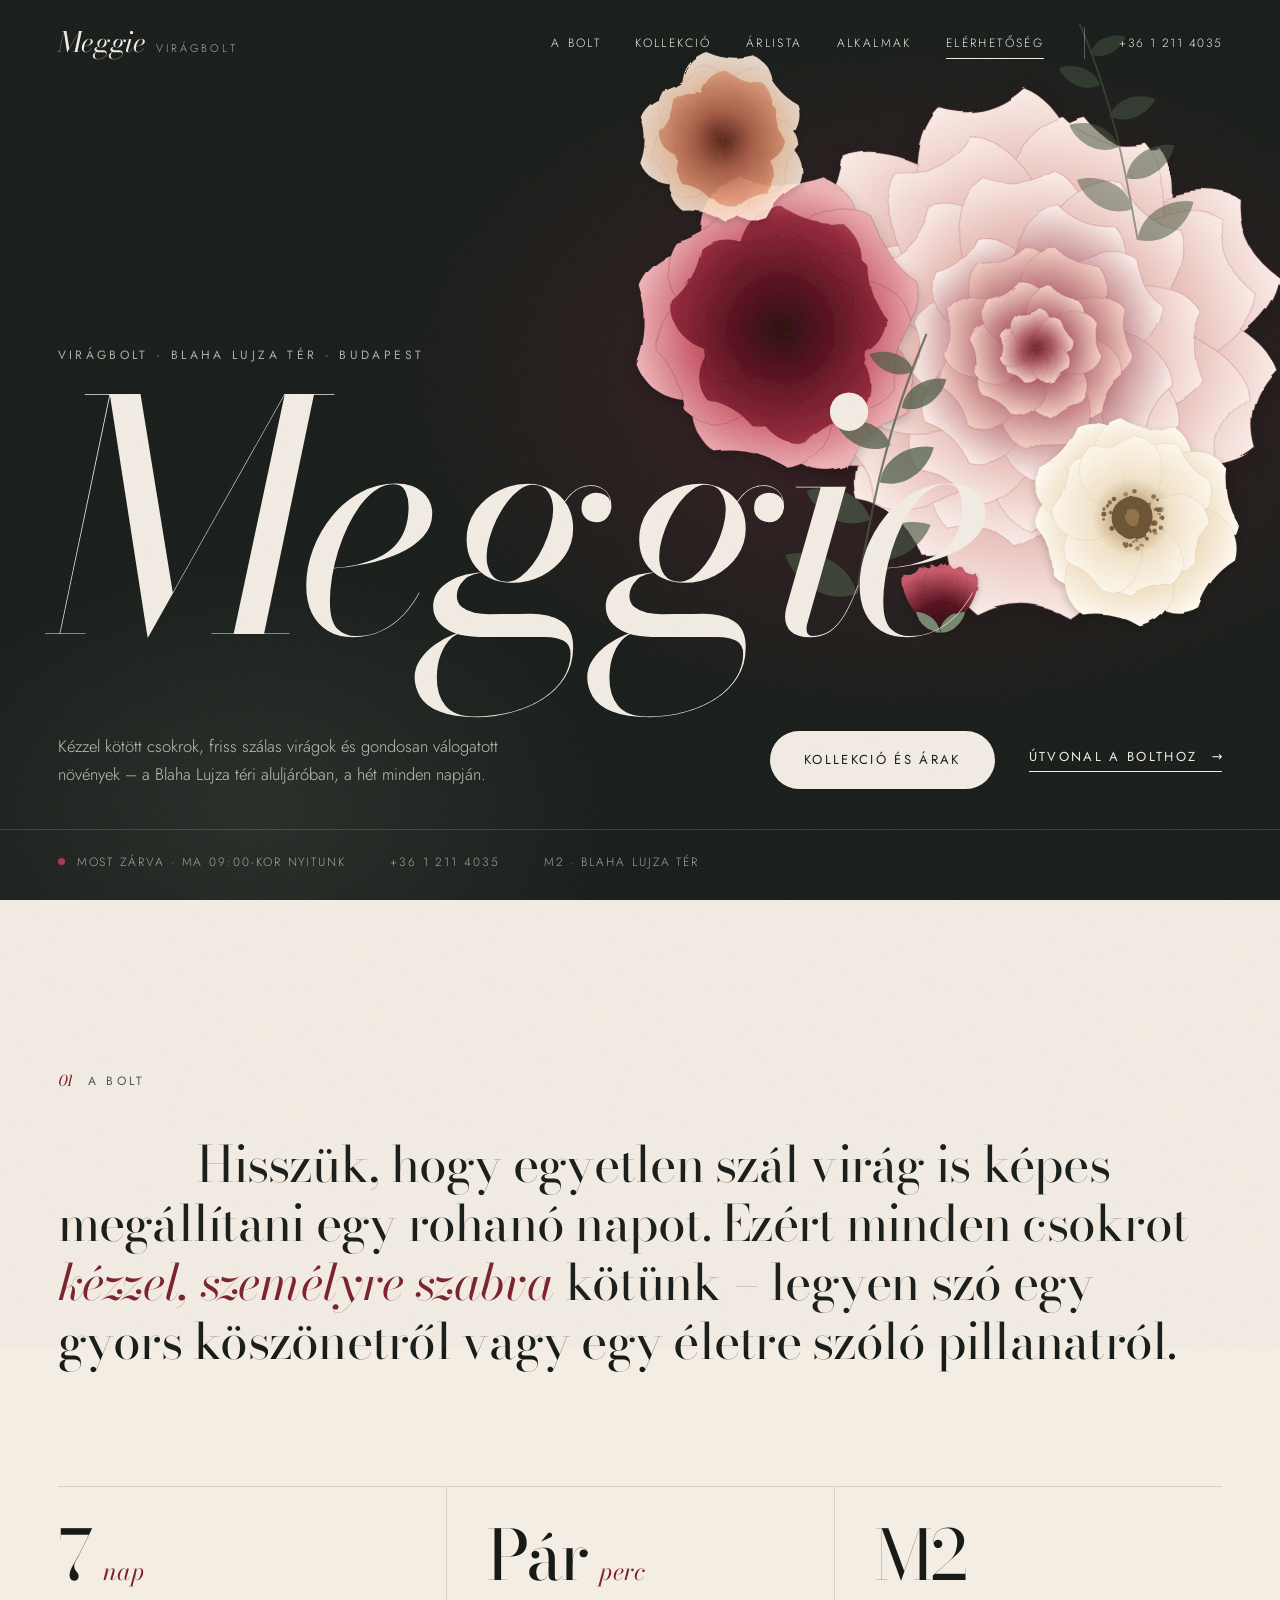
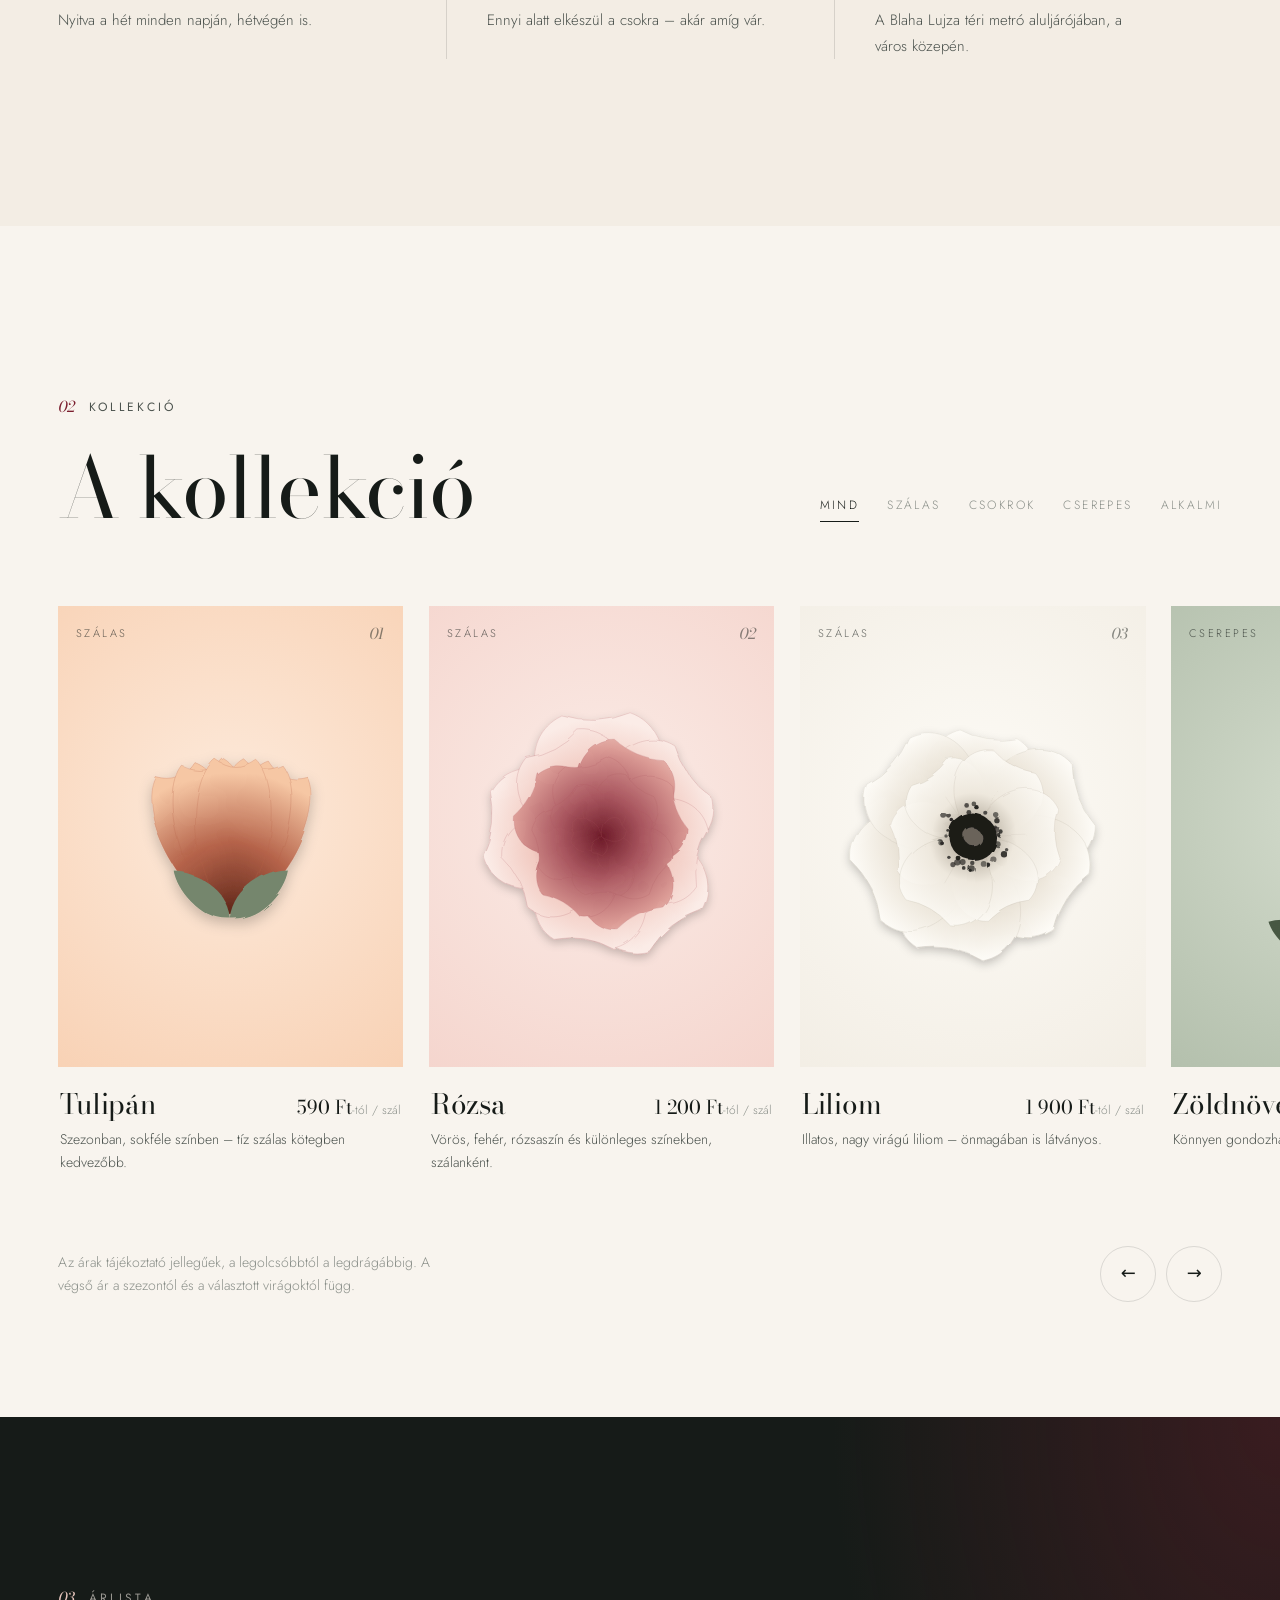
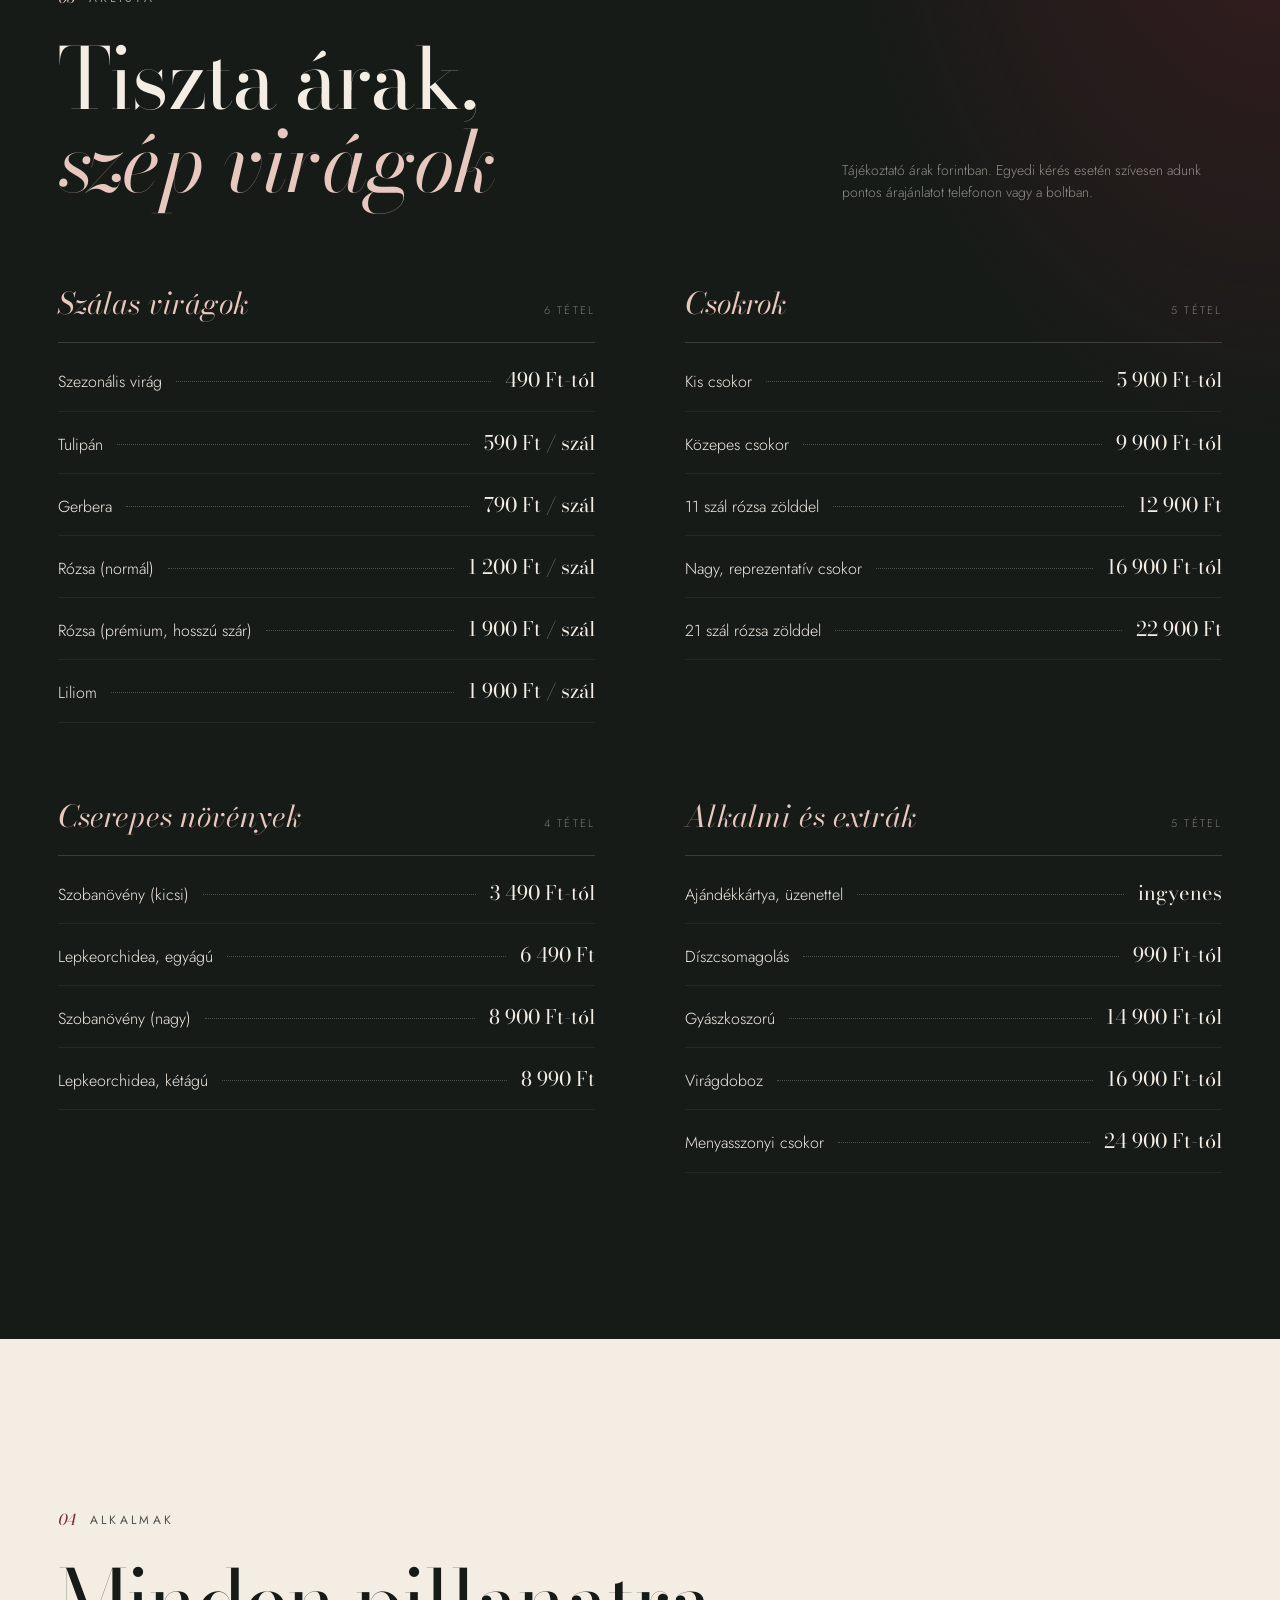
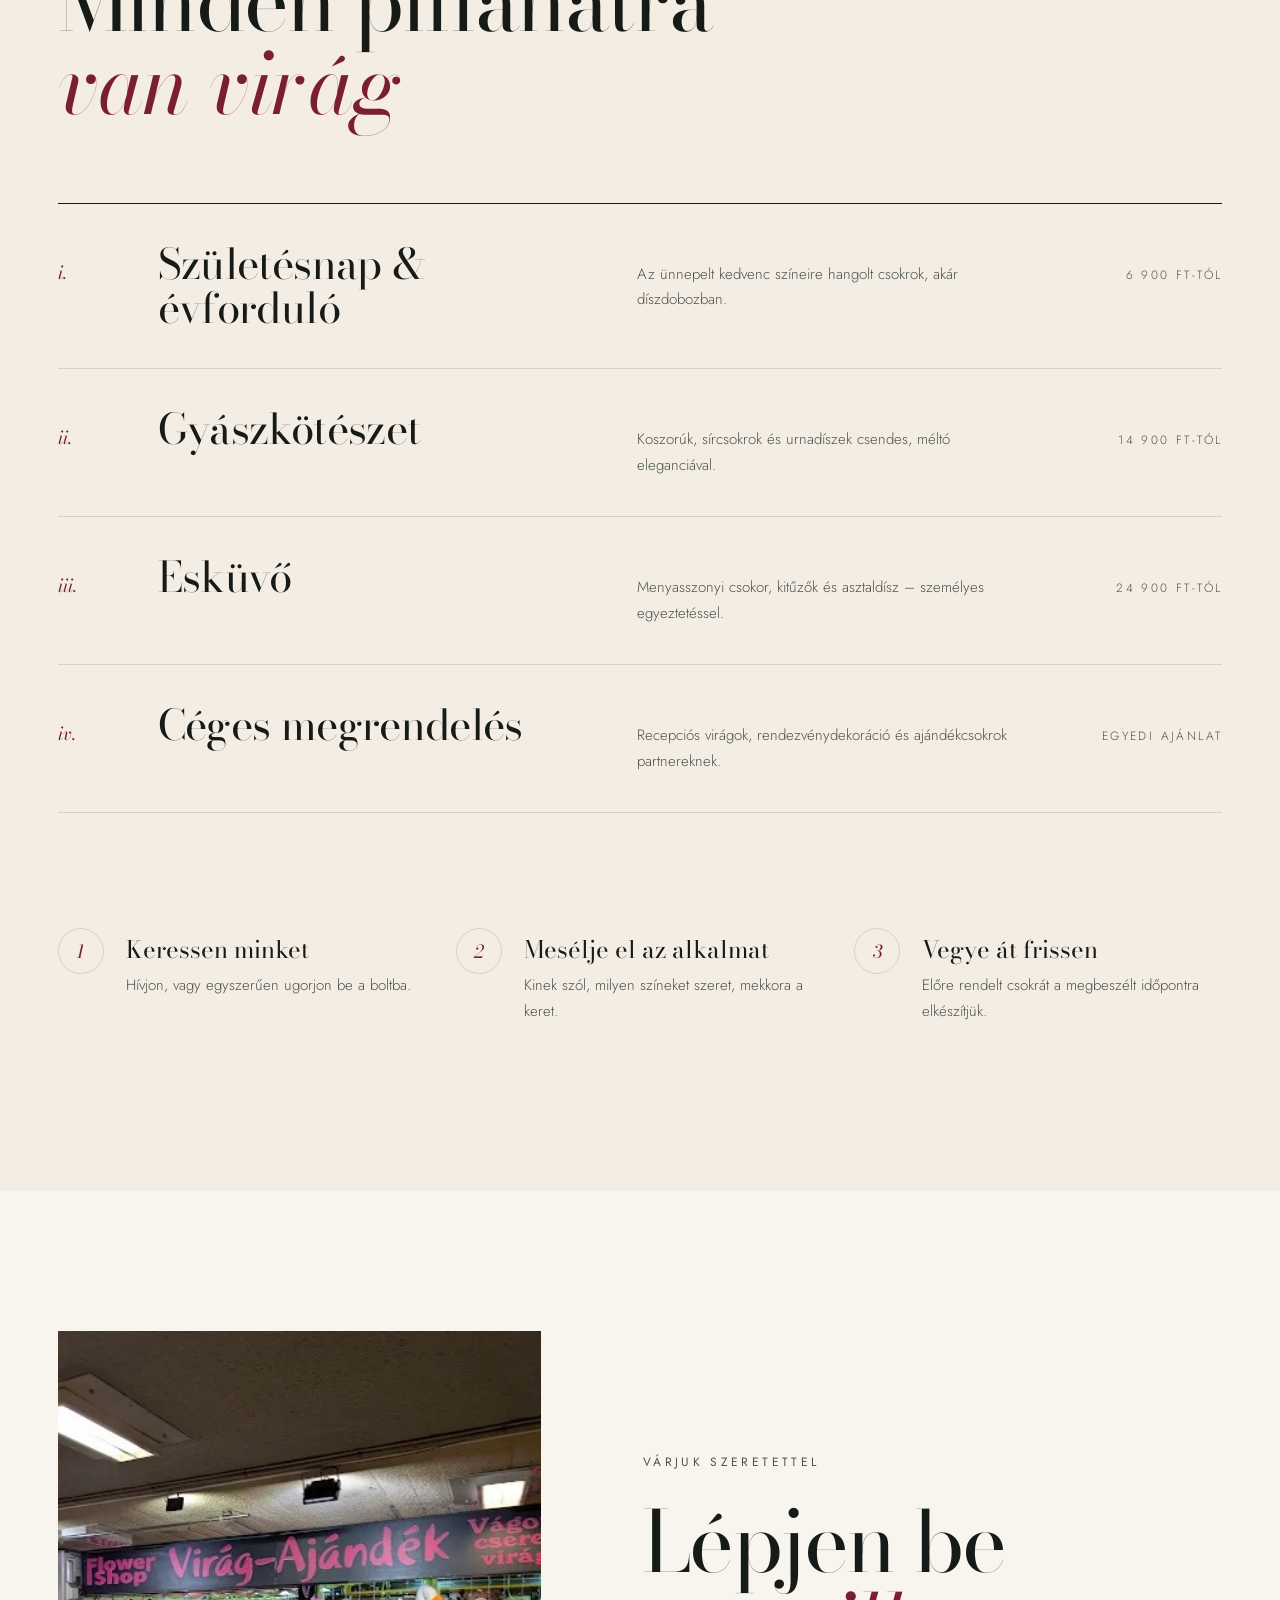
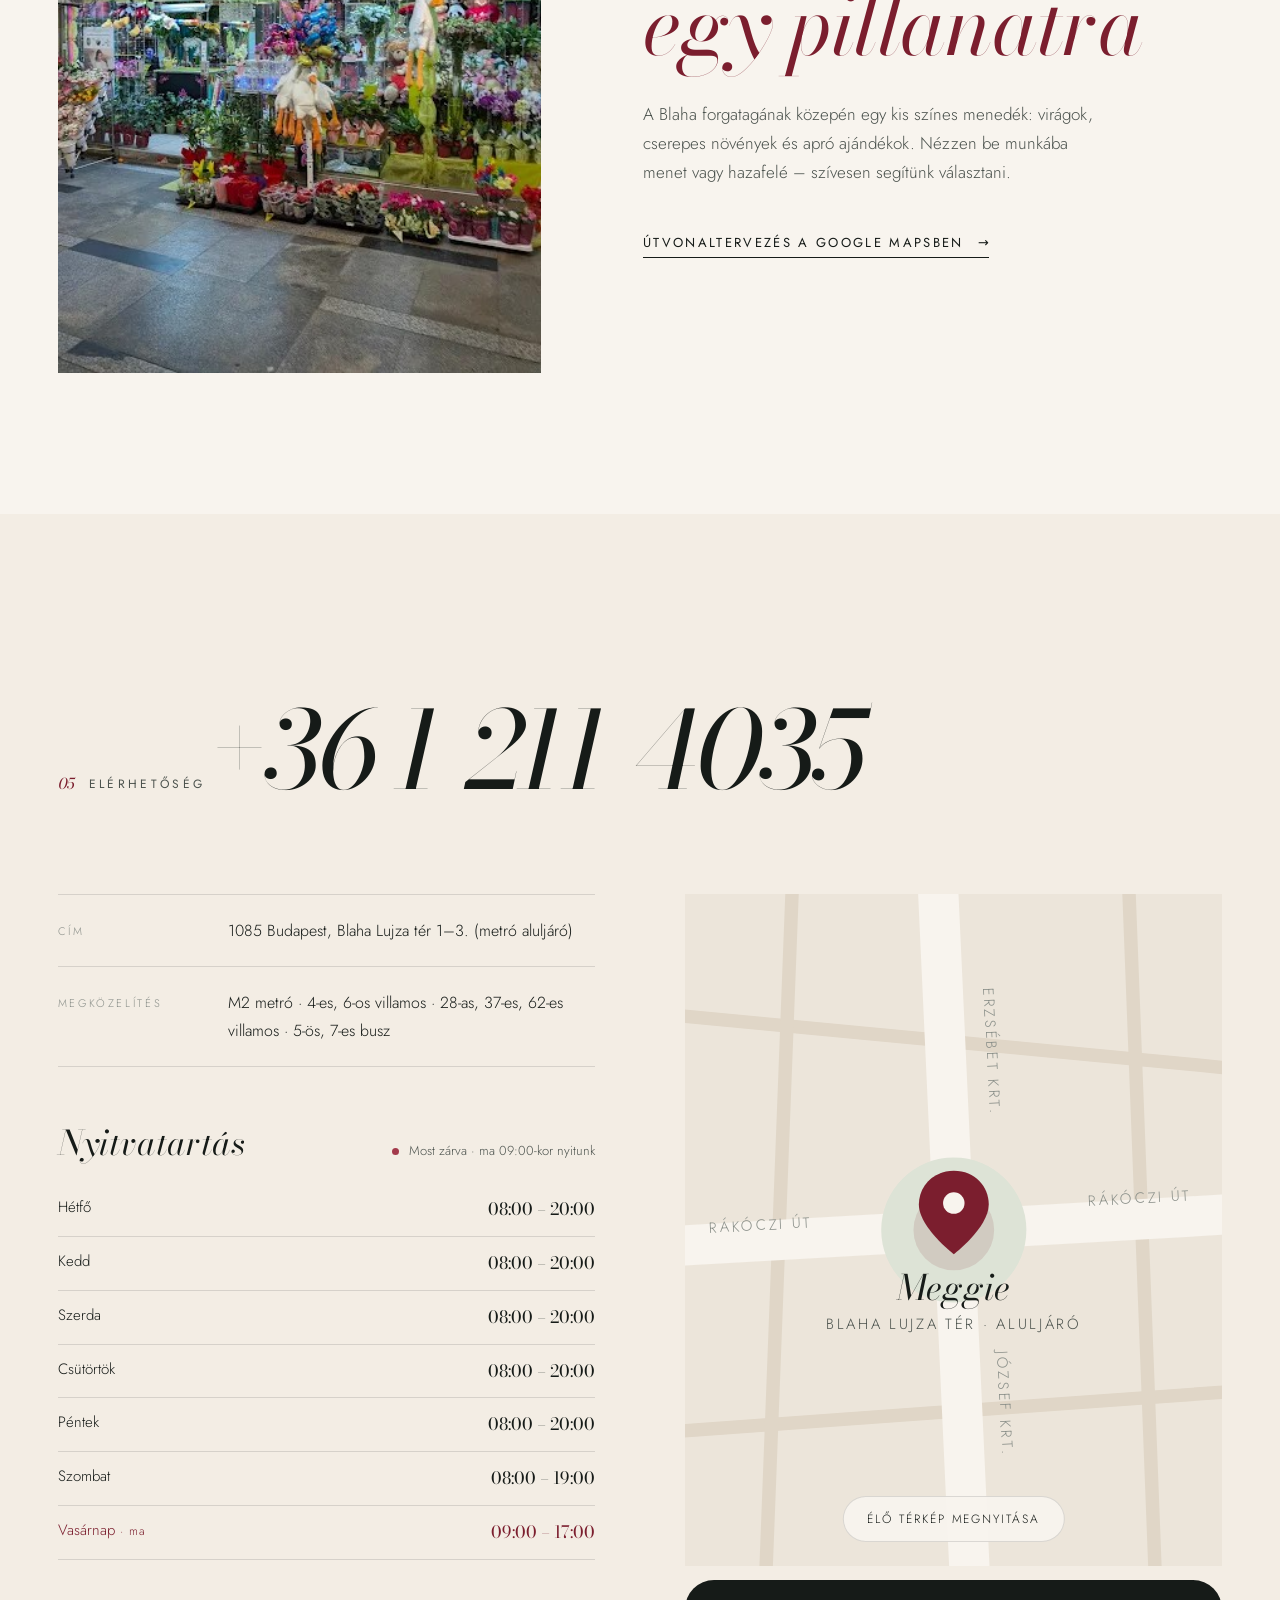
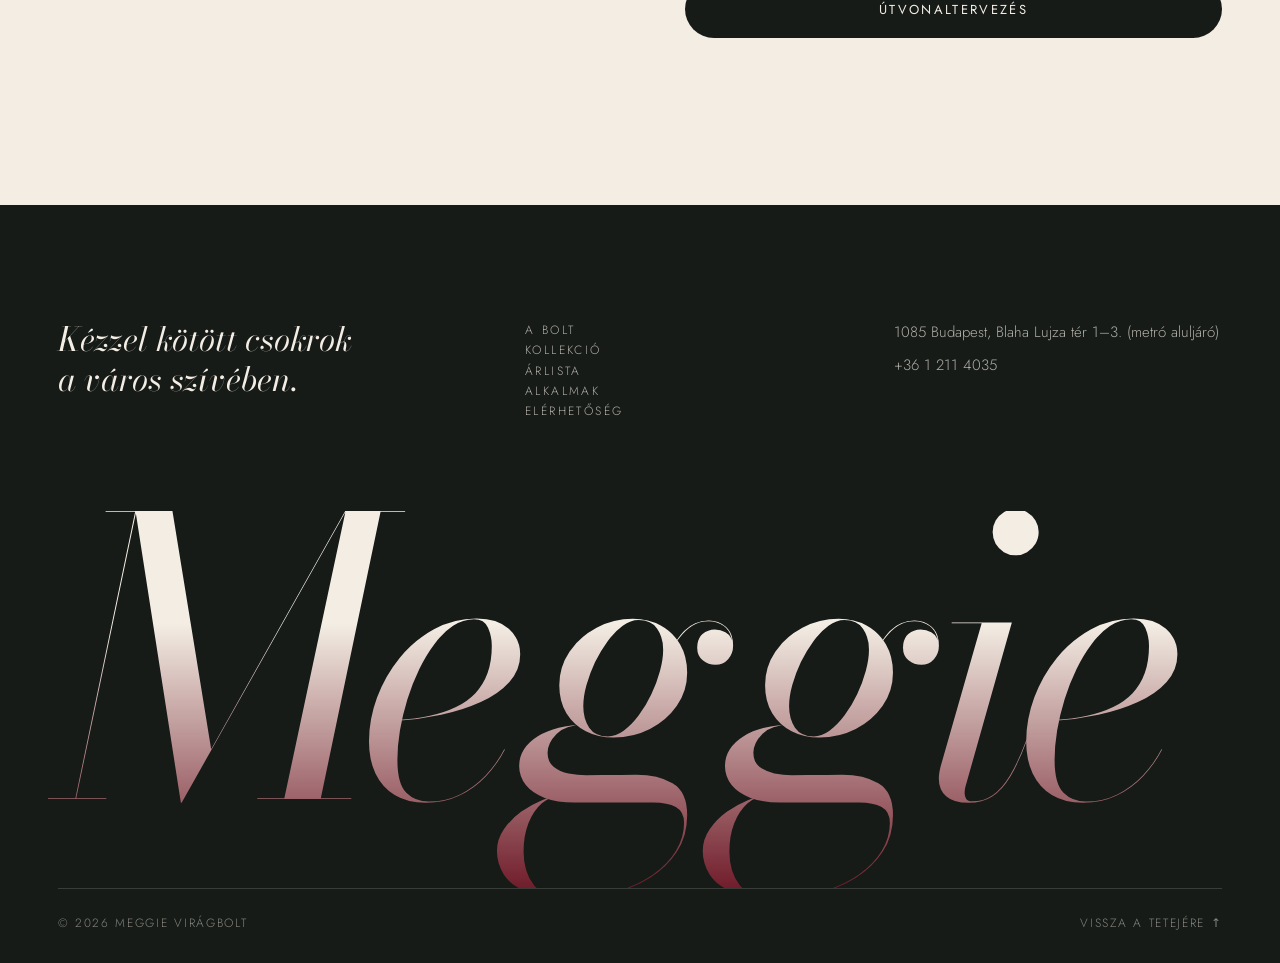
==== commit 5d19603a: "Mobil optimalizálás és hibajavítások - mobilon alul mindig látható Hívás / Útvonal gombsor - nagyobb" ====
--- a/index.html
+++ b/index.html
@@ -2,7 +2,7 @@
 <html lang="hu" class="no-js">
 <head>
   <meta charset="utf-8">
-  <meta name="viewport" content="width=device-width, initial-scale=1">
+  <meta name="viewport" content="width=device-width, initial-scale=1, viewport-fit=cover">
   <title>Meggie Virágbolt · Blaha Lujza tér, Budapest</title>
   <meta name="description" content="Meggie Virágbolt a Blaha Lujza téri metró aluljáróban. Kézzel kötött csokrok, szálas virágok, cserepes növények, esküvői és gyászkötészet – a hét minden napján nyitva.">
   <meta name="theme-color" content="#161b18">
@@ -10,8 +10,9 @@
   <meta property="og:description" content="Kézzel kötött csokrok a város szívében, a Blaha Lujza téri aluljáróban.">
   <meta property="og:type" content="website">
   <meta property="og:locale" content="hu_HU">
-  <meta property="og:image" content="assets/bolt.jpg">
+  <!-- Élesítéskor: <meta property="og:image" content="https://SAJAT-DOMAIN/assets/bolt.jpg"> (teljes URL kell) -->
   <link rel="icon" href="assets/favicon.svg" type="image/svg+xml">
+  <link rel="apple-touch-icon" href="assets/apple-touch-icon.png">
   <link rel="preconnect" href="https://fonts.googleapis.com">
   <link rel="preconnect" href="https://fonts.gstatic.com" crossorigin>
   <link href="https://fonts.googleapis.com/css2?family=Bodoni+Moda:ital,opsz,wght@0,6..96,400;0,6..96,500;1,6..96,400;1,6..96,500&family=Jost:wght@300;400;500&display=swap" rel="stylesheet">
@@ -165,6 +166,7 @@
     <div class="rail" id="products" tabindex="0" aria-label="Termékek, a legolcsóbbtól a legdrágábbig"></div>
 
     <div class="wrap rail__foot">
+      <p class="swipe-hint" aria-hidden="true">Lapozzon oldalra →</p>
       <p class="note">Az árak tájékoztató jellegűek, a legolcsóbbtól a legdrágábbig. A végső ár a szezontól és a választott virágoktól függ.</p>
       <div class="rail__nav">
         <button class="circle" data-rail="-1" aria-label="Előző termékek">←</button>
@@ -315,6 +317,18 @@
 </main>
 
 <!-- ============ LÁBLÉC ============ -->
+<!-- Mobilon mindig kéznél: hívás és útvonal -->
+<div class="actionbar" aria-label="Gyors elérés">
+  <a class="actionbar__btn" data-phone-link href="#elerhetoseg">
+    <svg viewBox="0 0 24 24" aria-hidden="true"><path d="M6.6 10.8a15.1 15.1 0 0 0 6.6 6.6l2.2-2.2a1 1 0 0 1 1-.25 11.4 11.4 0 0 0 3.6.57 1 1 0 0 1 1 1V20a1 1 0 0 1-1 1A17 17 0 0 1 3 4a1 1 0 0 1 1-1h3.5a1 1 0 0 1 1 1c0 1.25.2 2.45.57 3.57a1 1 0 0 1-.25 1z" fill="currentColor"/></svg>
+    Hívás
+  </a>
+  <a class="actionbar__btn actionbar__btn--dark" target="_blank" rel="noopener" href="https://www.google.com/maps/search/?api=1&query=Meggie+Vir%C3%A1g,+Budapest,+Blaha+Lujza+t%C3%A9r+1-3,+1085">
+    <svg viewBox="0 0 24 24" aria-hidden="true"><path d="M12 2a7 7 0 0 0-7 7c0 5.25 7 13 7 13s7-7.75 7-13a7 7 0 0 0-7-7zm0 9.5A2.5 2.5 0 1 1 12 6.5a2.5 2.5 0 0 1 0 5z" fill="currentColor"/></svg>
+    Útvonal
+  </a>
+</div>
+
 <footer class="footer">
   <div class="wrap">
     <div class="footer__top">
--- a/styles.css
+++ b/styles.css
@@ -27,7 +27,7 @@
 }
 
 *, *::before, *::after { box-sizing: border-box; }
-html { scroll-behavior: smooth; scroll-padding-top: 80px; -webkit-text-size-adjust: 100%; }
+html { scroll-behavior: smooth; scroll-padding-top: 80px; -webkit-text-size-adjust: 100%; -webkit-tap-highlight-color: transparent; }
 body {
   margin: 0;
   background: var(--ivory);
@@ -62,7 +62,7 @@
 
 /* ---------- Tipográfia ---------- */
 .label {
-  font: 400 12px/1 var(--sans); letter-spacing: .28em; text-transform: uppercase;
+  font: 400 12px/1.7 var(--sans); letter-spacing: .28em; text-transform: uppercase;
   color: var(--ink-2); display: inline-flex; align-items: center; gap: 14px;
 }
 .label .num { font-family: var(--serif); font-style: italic; letter-spacing: 0; font-size: 15px; color: var(--cherry); text-transform: none; }
@@ -87,9 +87,7 @@
   content: ""; position: absolute; inset: 0; z-index: -1; border-radius: inherit;
   background: var(--cherry); transform: translateY(101%); transition: transform .6s var(--ease);
 }
-.btn:hover::before { transform: none; }
 .btn--light { background: var(--ivory); color: var(--ink); }
-.btn--light:hover { color: var(--ivory); }
 .btn--dark { background: var(--ink); color: var(--ivory); }
 .btn--block { width: 100%; }
 
@@ -100,15 +98,12 @@
   transition: background-size .6s var(--ease);
 }
 .link-arrow::after { content: "→"; letter-spacing: 0; transition: transform .6s var(--ease); }
-.link-arrow:hover { background-size: 0 1px; background-position: 100% 100%; }
-.link-arrow:hover::after { transform: translateX(6px); }
 
 .circle {
   width: 56px; height: 56px; border-radius: 50%;
   border: 1px solid var(--line); background: transparent; cursor: pointer;
   font-size: 18px; transition: background .4s var(--ease-soft), color .4s var(--ease-soft), border-color .4s;
 }
-.circle:hover { background: var(--ink); color: var(--ivory); border-color: var(--ink); }
 
 .dot { width: 7px; height: 7px; border-radius: 50%; background: var(--muted); flex: none; display: inline-block; }
 .dot.is-open { background: #6fae7d; animation: pulse 2.6s infinite; }
@@ -126,8 +121,8 @@
 }
 .nav.is-solid { background: rgba(243, 237, 228, .9); color: var(--ink); backdrop-filter: blur(16px); -webkit-backdrop-filter: blur(16px); box-shadow: 0 1px 0 var(--line); }
 .nav.is-hidden { transform: translateY(-100%); }
-.nav__inner { max-width: var(--wrap); margin: 0 auto; padding: 20px var(--gutter); display: flex; align-items: center; gap: 40px; }
-.brand { display: flex; align-items: baseline; gap: 10px; }
+.nav__inner { max-width: var(--wrap); margin: 0 auto; padding: calc(20px + env(safe-area-inset-top)) max(var(--gutter), env(safe-area-inset-right)) 20px max(var(--gutter), env(safe-area-inset-left)); display: flex; align-items: center; gap: 40px; }
+.brand { display: flex; align-items: baseline; gap: 10px; padding: 8px 0; }
 .brand__name { font: italic 400 28px/1 var(--serif); letter-spacing: -.01em; }
 .brand__sub { font-size: 11px; letter-spacing: .28em; text-transform: uppercase; opacity: .7; }
 .nav__links { display: flex; gap: 34px; margin-left: auto; }
@@ -180,7 +175,7 @@
 }
 .hero__label { color: rgba(243, 237, 228, .7); }
 .hero__title {
-  font: italic 400 clamp(110px, 25vw, 400px)/.8 var(--serif);
+  font: italic 400 clamp(80px, 25vw, 360px)/.8 var(--serif);
   letter-spacing: -.045em; margin: 24px 0 8px -0.04em;
 }
 .hero__title .line { display: block; overflow: hidden; padding: 0 .06em .24em 0; }
@@ -207,7 +202,7 @@
 .hero .b5 { width: min(9vw, 120px); aspect-ratio: 1; right: 22vw; top: 60vh; }
 .hero .b6 { width: min(24vw, 320px); aspect-ratio: 1; right: 20vw; top: 34vh; opacity: .75; }
 .hero .b7 { width: min(20vw, 260px); aspect-ratio: 1; right: 2vw; top: 0; opacity: .55; transform: scaleX(-1); }
-.spin { transform-origin: 50% 50%; animation: spin 90s linear infinite; }
+.spin { transform-origin: 50% 50%; animation: spin 90s linear infinite; will-change: transform; }
 .spin.rev { animation-direction: reverse; animation-duration: 120s; }
 @keyframes spin { to { transform: rotate(360deg); } }
 .breathe { transform-origin: 50% 50%; animation: breathe 9s ease-in-out infinite alternate; }
@@ -241,11 +236,11 @@
 .collection { background: var(--paper); padding-bottom: clamp(80px, 9vw, 130px); }
 .tabs { display: flex; flex-wrap: wrap; gap: 6px 28px; }
 .tabs button {
-  border: 0; background: none; cursor: pointer; padding: 6px 0;
+  border: 0; background: none; cursor: pointer; padding: 14px 0;
   font-size: 12px; letter-spacing: .2em; text-transform: uppercase; color: var(--muted);
   position: relative; transition: color .4s;
 }
-.tabs button::after { content: ""; position: absolute; left: 0; right: 0; bottom: 0; height: 1px; background: var(--ink); transform: scaleX(0); transition: transform .6s var(--ease); }
+.tabs button::after { content: ""; position: absolute; left: 0; right: 0; bottom: 8px; height: 1px; background: var(--ink); transform: scaleX(0); transition: transform .6s var(--ease); }
 .tabs button:hover { color: var(--ink); }
 .tabs button.is-active { color: var(--ink); }
 .tabs button.is-active::after { transform: scaleX(1); }
@@ -253,8 +248,9 @@
 .rail {
   display: grid; grid-auto-flow: column; grid-auto-columns: clamp(270px, 27vw, 400px);
   gap: clamp(16px, 2vw, 28px); overflow-x: auto; scroll-snap-type: x mandatory;
-  padding: 0 max(var(--gutter), calc((100vw - var(--wrap)) / 2 + var(--gutter)));
-  scroll-padding-inline: max(var(--gutter), calc((100vw - var(--wrap)) / 2 + var(--gutter)));
+  padding: 0 max(var(--gutter), calc((100% - var(--wrap)) / 2 + var(--gutter)));
+  scroll-padding-inline: max(var(--gutter), calc((100% - var(--wrap)) / 2 + var(--gutter)));
+  -webkit-overflow-scrolling: touch; overscroll-behavior-x: contain;
   scrollbar-width: none; cursor: grab; outline: none;
 }
 .rail::-webkit-scrollbar { display: none; }
@@ -268,7 +264,6 @@
 }
 .card__art .bloom-wrap { width: 78%; aspect-ratio: 1; transition: transform 1.4s var(--ease); }
 .card__art svg { width: 100%; height: 100%; overflow: visible; }
-.card:hover .card__art .bloom-wrap { transform: scale(1.08) rotate(-8deg); }
 .card__cat {
   position: absolute; top: 18px; left: 18px;
   font-size: 11px; letter-spacing: .22em; text-transform: uppercase; color: rgba(22, 27, 24, .65);
@@ -316,8 +311,6 @@
   content: ""; position: absolute; inset: 0 calc(var(--gutter) * -1); z-index: -1;
   background: var(--paper); transform: scaleY(0); transform-origin: bottom; transition: transform .7s var(--ease);
 }
-.occ:hover::before { transform: none; }
-.occ:hover { padding-left: 18px; }
 .occ__num { font: italic 18px var(--serif); color: var(--cherry); }
 .occ__title { font: 400 clamp(30px, 3.3vw, 48px)/1.05 var(--serif); letter-spacing: -.015em; }
 .occ__desc { color: var(--ink-2); font-size: 15px; max-width: 380px; }
@@ -359,7 +352,6 @@
   background: linear-gradient(var(--cherry), var(--cherry)) 0 100% / 0 2px no-repeat;
   transition: background-size .9s var(--ease), color .5s;
 }
-.bigphone:hover { color: var(--cherry); background-size: 100% 2px; }
 .contact__grid { display: grid; grid-template-columns: 1fr 1fr; gap: clamp(40px, 7vw, 110px); align-items: start; }
 .facts { border-top: 1px solid var(--line); }
 .facts > div { display: grid; grid-template-columns: 150px 1fr; gap: 20px; padding: 22px 0; border-bottom: 1px solid var(--line); }
@@ -387,13 +379,12 @@
   font-size: 12px; letter-spacing: .16em; text-transform: uppercase;
   transition: background .4s, color .4s;
 }
-.mapbox__load:hover { background: var(--ink); color: var(--ivory); }
 
 /* Lábléc */
 .footer { background: var(--ink); color: var(--ivory); padding-top: clamp(80px, 9vw, 120px); overflow: hidden; }
 .footer__top { display: grid; grid-template-columns: 1.3fr 1fr 1fr; gap: 40px; align-items: start; }
 .footer__tag { font: italic 400 clamp(26px, 2.6vw, 38px)/1.2 var(--serif); }
-.footer__links { display: grid; gap: 8px; font-size: 12px; letter-spacing: .2em; text-transform: uppercase; color: rgba(243, 237, 228, .7); }
+.footer__links { display: grid; gap: 0; font-size: 12px; letter-spacing: .2em; text-transform: uppercase; color: rgba(243, 237, 228, .7); }
 .footer__links a:hover, .footer__contact a:hover { color: var(--blush); }
 .footer__contact { display: grid; gap: 8px; font-size: 15px; color: rgba(243, 237, 228, .7); }
 .footer__word {
@@ -440,7 +431,6 @@
   .hero__actions { gap: 26px; }
   .occ { grid-template-columns: 34px 1fr; gap: 8px 14px; padding: 30px 0; }
   .occ__desc, .occ__price { grid-column: 2; grid-row: auto; text-align: left; }
-  .occ:hover { padding-left: 0; }
   .facts > div { grid-template-columns: 1fr; gap: 4px; }
   .prow { font-size: 15px; gap: 10px; }
   .prow__dots { display: none; }
@@ -453,6 +443,84 @@
 
 @media (hover: none) { .cursor-bloom { display: none; } }
 
+/* Hover-effektek csak egeres eszközökön (telefonon ne ragadjanak be érintés után) */
+@media (hover: hover) and (pointer: fine) {
+  .btn:hover::before { transform: none; }
+  .btn--light:hover { color: var(--ivory); }
+  .link-arrow:hover { background-size: 0 1px; background-position: 100% 100%; }
+  .link-arrow:hover::after { transform: translateX(6px); }
+  .circle:hover { background: var(--ink); color: var(--ivory); border-color: var(--ink); }
+  .card:hover .card__art .bloom-wrap { transform: scale(1.08) rotate(-8deg); }
+  .occ:hover::before { transform: none; }
+  .occ:hover { padding-left: 18px; }
+  .bigphone:hover { color: var(--cherry); background-size: 100% 2px; }
+  .mapbox__load:hover { background: var(--ink); color: var(--ivory); }
+}
+.btn:active::before { transform: none; }
+.btn--light:active { color: var(--ivory); }
+
+/* Mobil gyorsgombok */
+.actionbar { display: none; }
+.swipe-hint { display: none; }
+
+/* Érintőképernyő */
+@media (hover: none), (pointer: coarse) {
+  .grain { animation: none; }
+  .rail { cursor: auto; }
+  .rail__nav { display: none; }
+  .swipe-hint { display: block; font-size: 12px; letter-spacing: .2em; text-transform: uppercase; color: var(--ink-2); width: 100%; }
+}
+
+@media (max-width: 900px) {
+  body { padding-bottom: calc(76px + env(safe-area-inset-bottom)); }
+  .actionbar {
+    display: grid; grid-template-columns: 1fr 1fr; gap: 8px;
+    position: fixed; left: 0; right: 0; bottom: 0; z-index: 50;
+    padding: 10px max(12px, env(safe-area-inset-right)) calc(10px + env(safe-area-inset-bottom)) max(12px, env(safe-area-inset-left));
+    background: rgba(243, 237, 228, .92); backdrop-filter: blur(14px); -webkit-backdrop-filter: blur(14px);
+    box-shadow: 0 -1px 0 var(--line);
+    transform: translateY(0); transition: transform .5s var(--ease);
+  }
+  .menu-open .actionbar { transform: translateY(110%); }
+  .actionbar__btn {
+    height: 52px; border-radius: 999px; border: 1px solid var(--ink);
+    display: flex; align-items: center; justify-content: center; gap: 10px;
+    font-size: 13px; letter-spacing: .18em; text-transform: uppercase; color: var(--ink);
+  }
+  .actionbar__btn svg { width: 17px; height: 17px; }
+  .actionbar__btn--dark { background: var(--ink); color: var(--ivory); }
+  .footer__links a { padding: 11px 0; }
+  .footer__bottom a, .footer__contact a { padding: 10px 0; display: inline-block; }
+  .link-arrow { padding-top: 12px; }
+  .hero__label { max-width: 300px; }
+}
+
+@media (max-width: 640px) {
+  .hero .b1 { width: 88vw; right: -26vw; top: calc(70px + 2vh); }
+  .hero .b2 { width: 46vw; right: 44vw; top: calc(70px + 6vh); }
+  .hero .b3 { width: 30vw; right: -4vw; top: calc(70px + 30vh); }
+  .hero .b4 { width: 22vw; right: 70vw; top: calc(70px + 26vh); }
+  .hero .b6 { width: 36vw; right: 30vw; top: calc(70px + 22vh); }
+  .hero__inner { padding-top: calc(70px + 42vh); padding-bottom: 28px; }
+  .hero__title { margin-top: 14px; font-size: 27vw; }
+  .hero__meta { padding-bottom: 20px; }
+  .hero__actions { width: 100%; }
+  .hero__actions .btn { flex: 1 1 auto; }
+  .bigphone { font-size: clamp(34px, 11.5vw, 60px); white-space: nowrap; }
+  .statement { font-size: clamp(26px, 7.4vw, 36px); }
+  .h2 { font-size: clamp(40px, 12vw, 64px); }
+  .fact3__big { font-size: 52px; }
+  .card__body { grid-template-columns: 1fr; }
+  .card__price { order: 3; }
+  .mapbox__load { bottom: 16px; }
+  .menu__links a { font-size: clamp(32px, 10vw, 44px); }
+}
+@media (max-height: 560px) and (orientation: landscape) {
+  .hero__inner { padding-top: 110px; }
+  .hero .bloom-slot { opacity: .55; }
+}
+
+
 @media (prefers-reduced-motion: reduce) {
   *, *::before, *::after { animation: none !important; transition: none !important; }
   html { scroll-behavior: auto; }
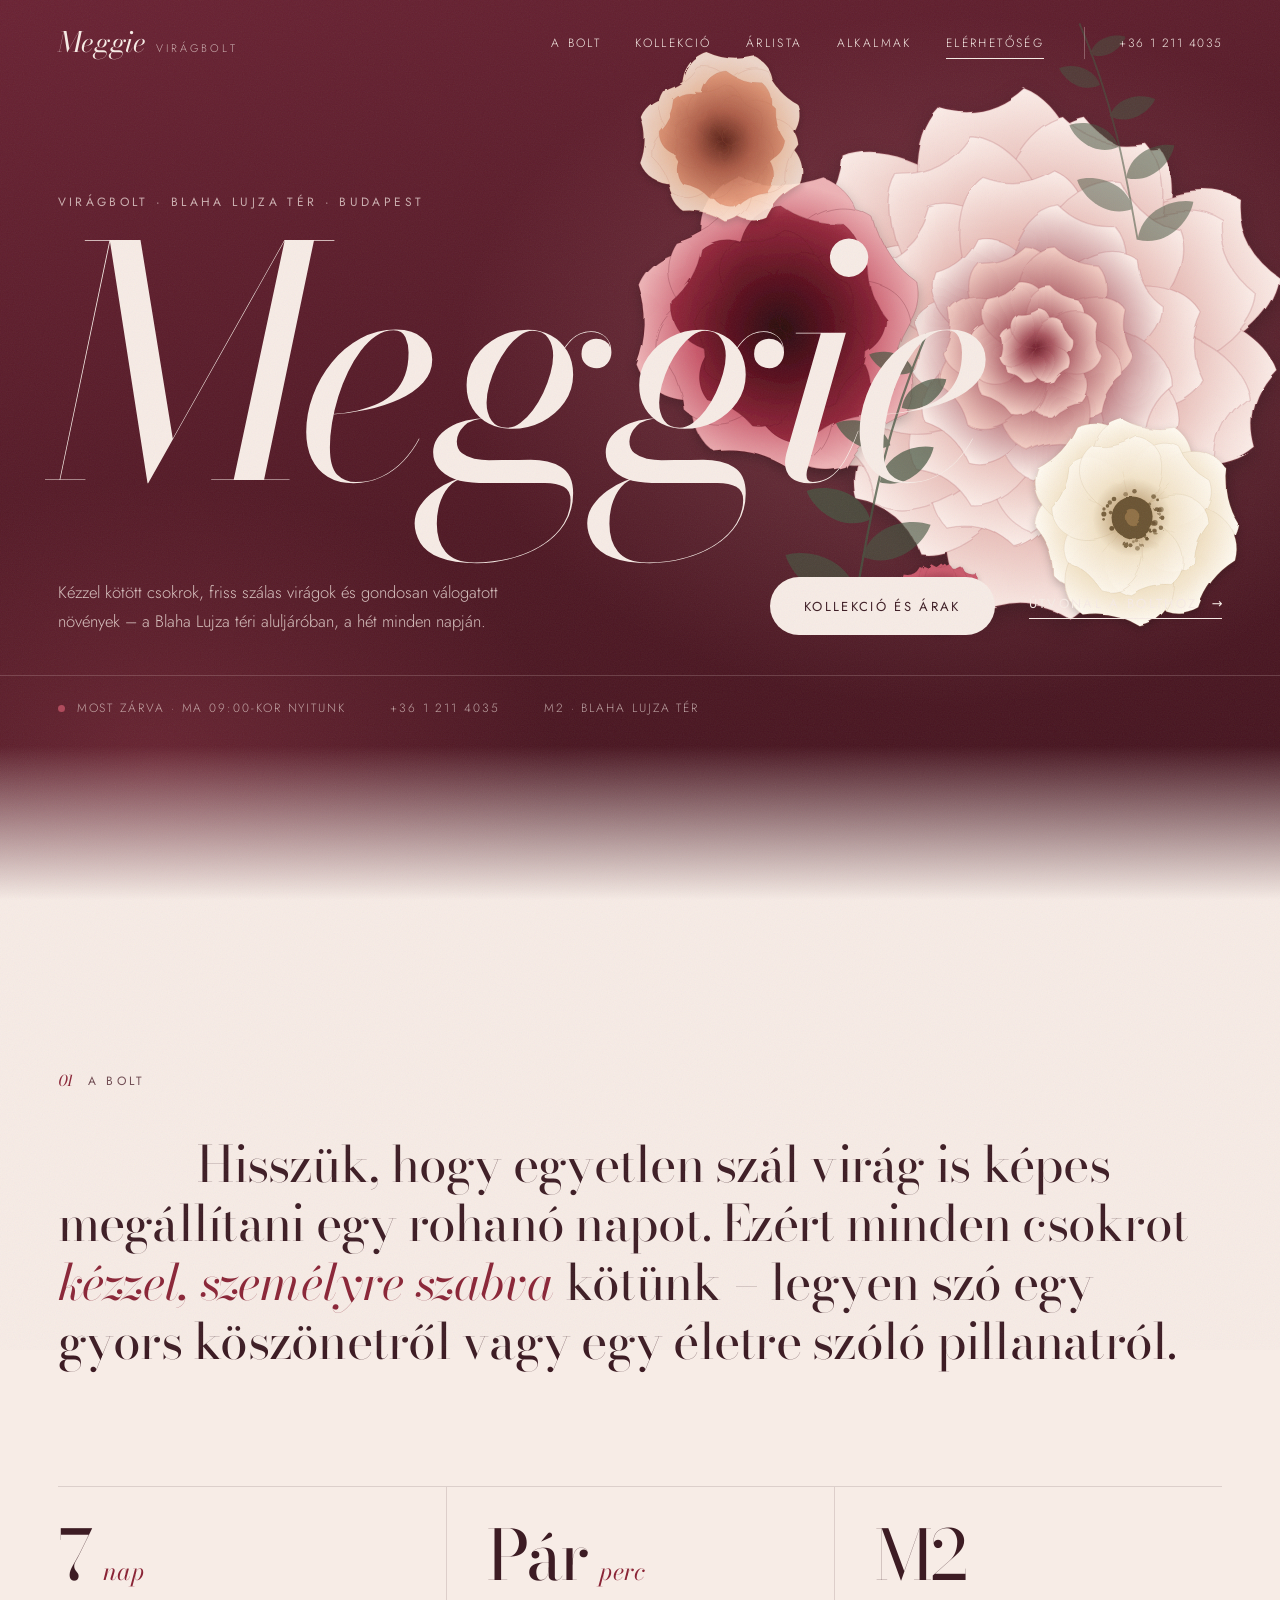
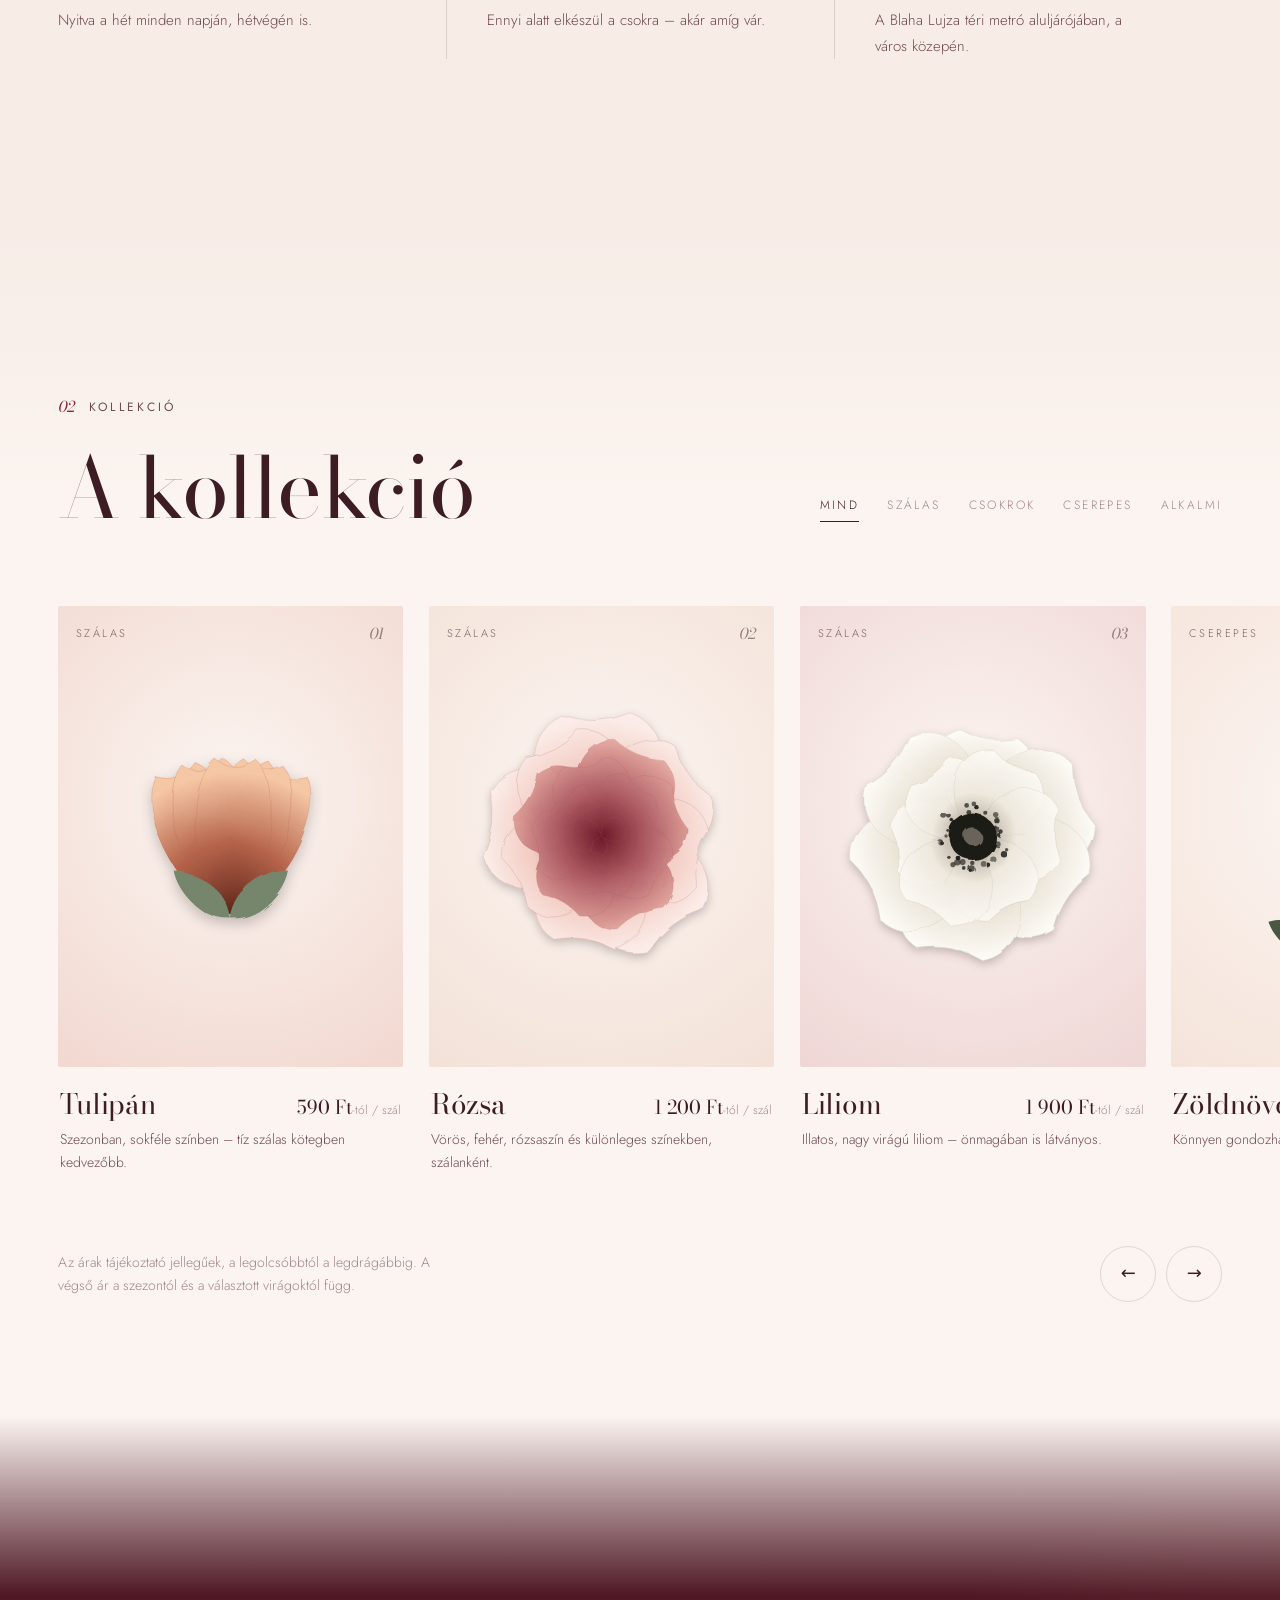
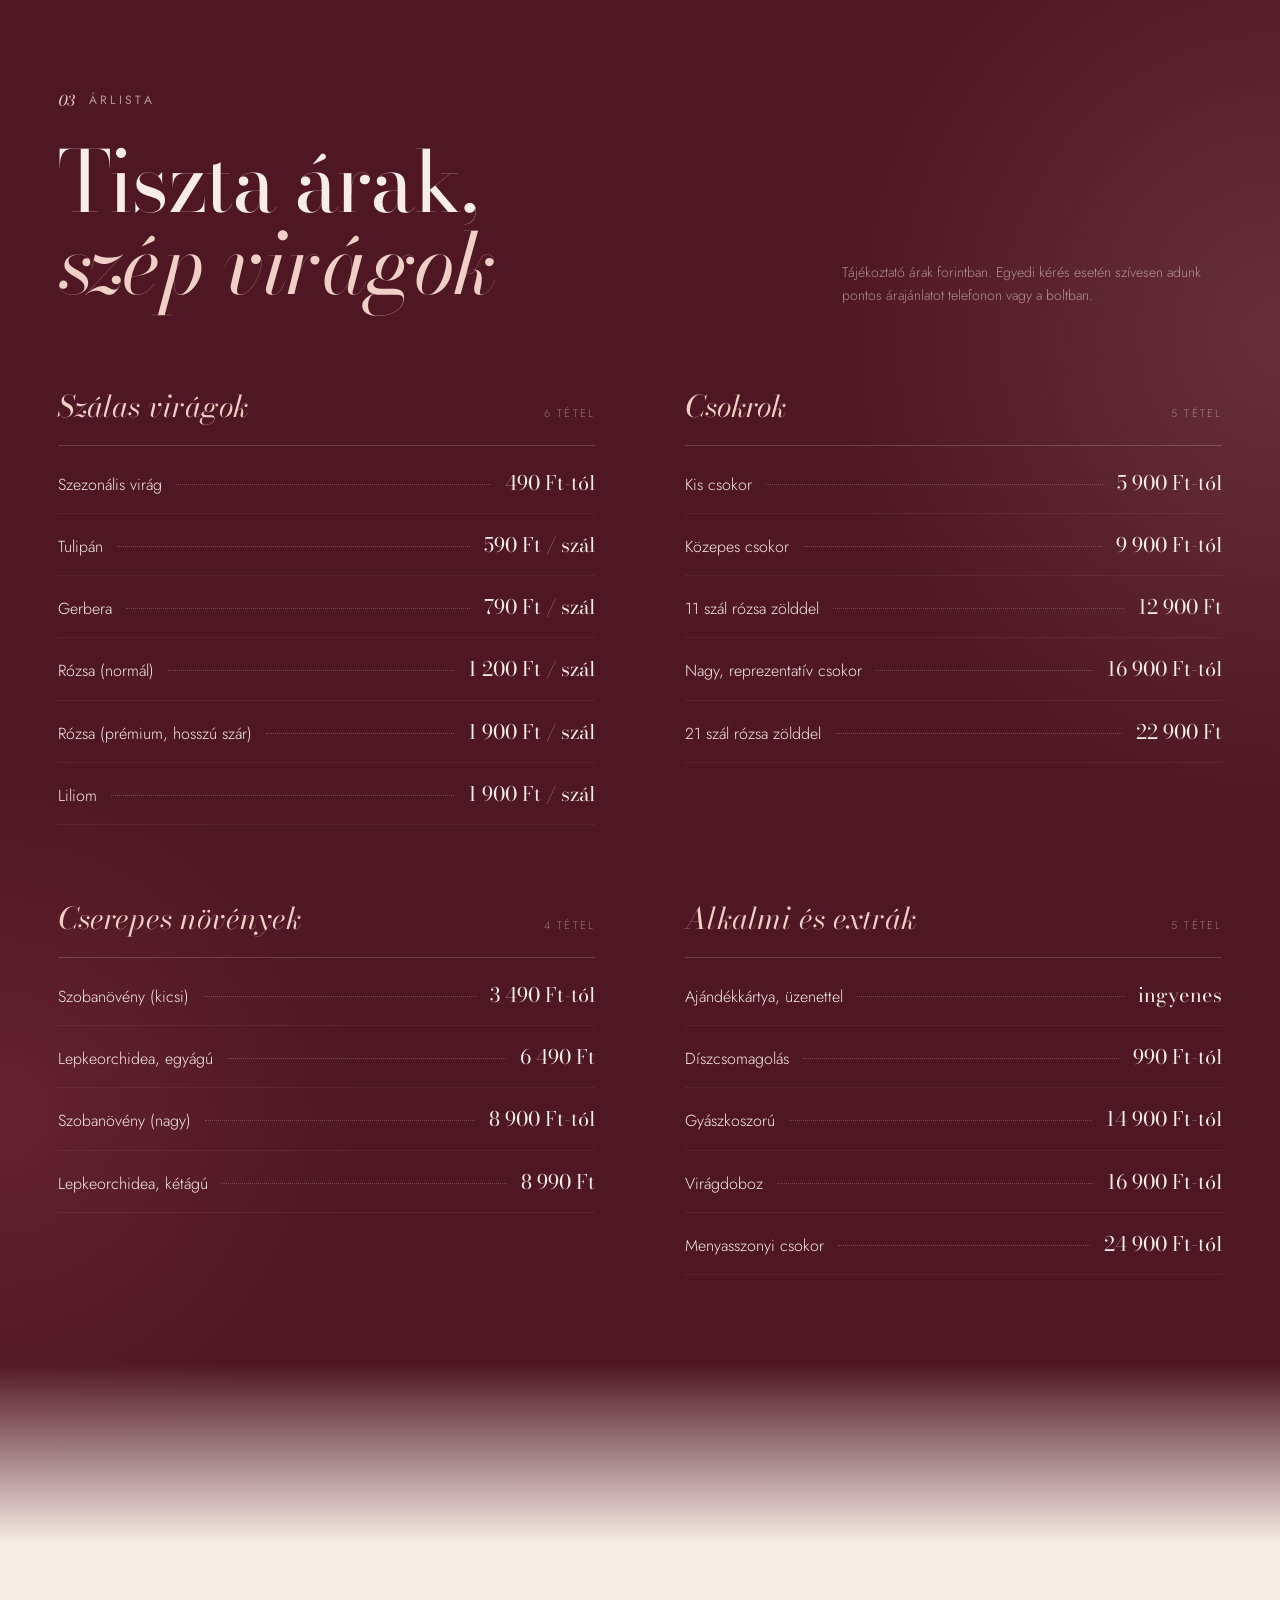
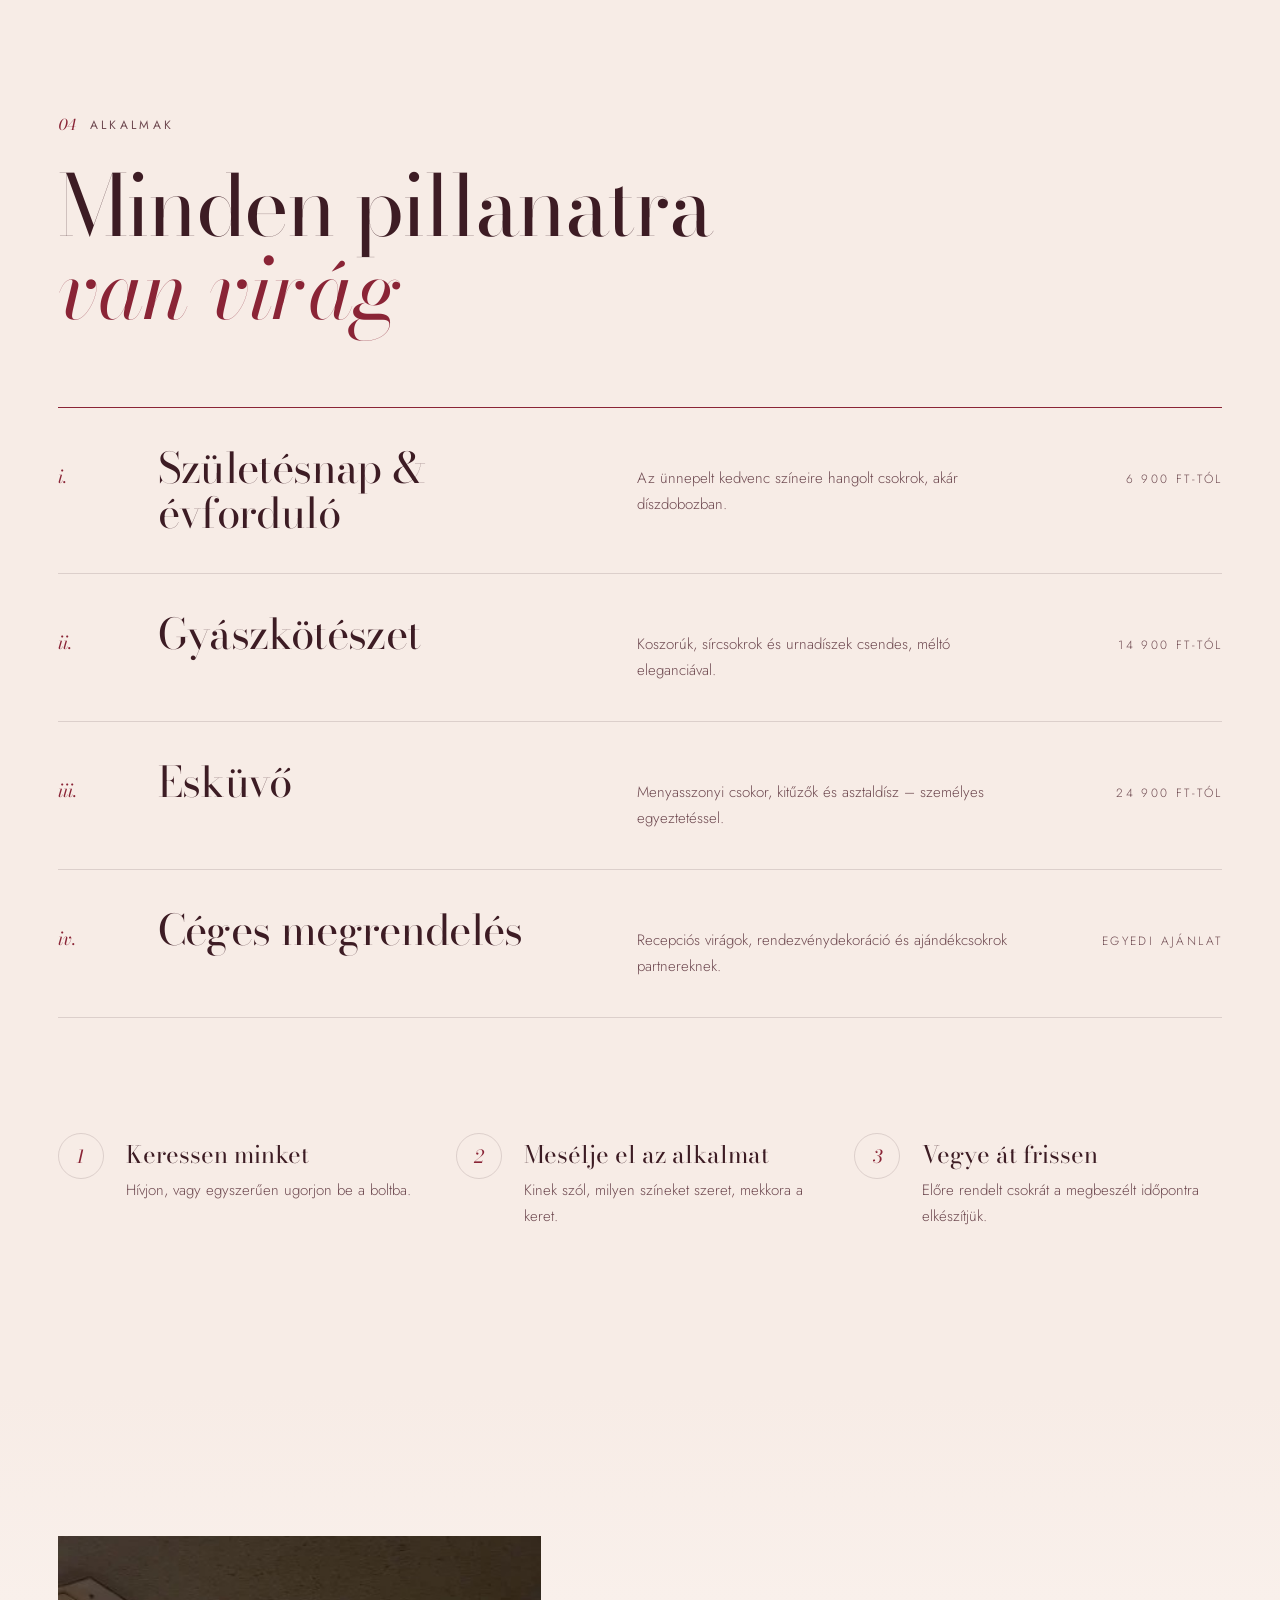
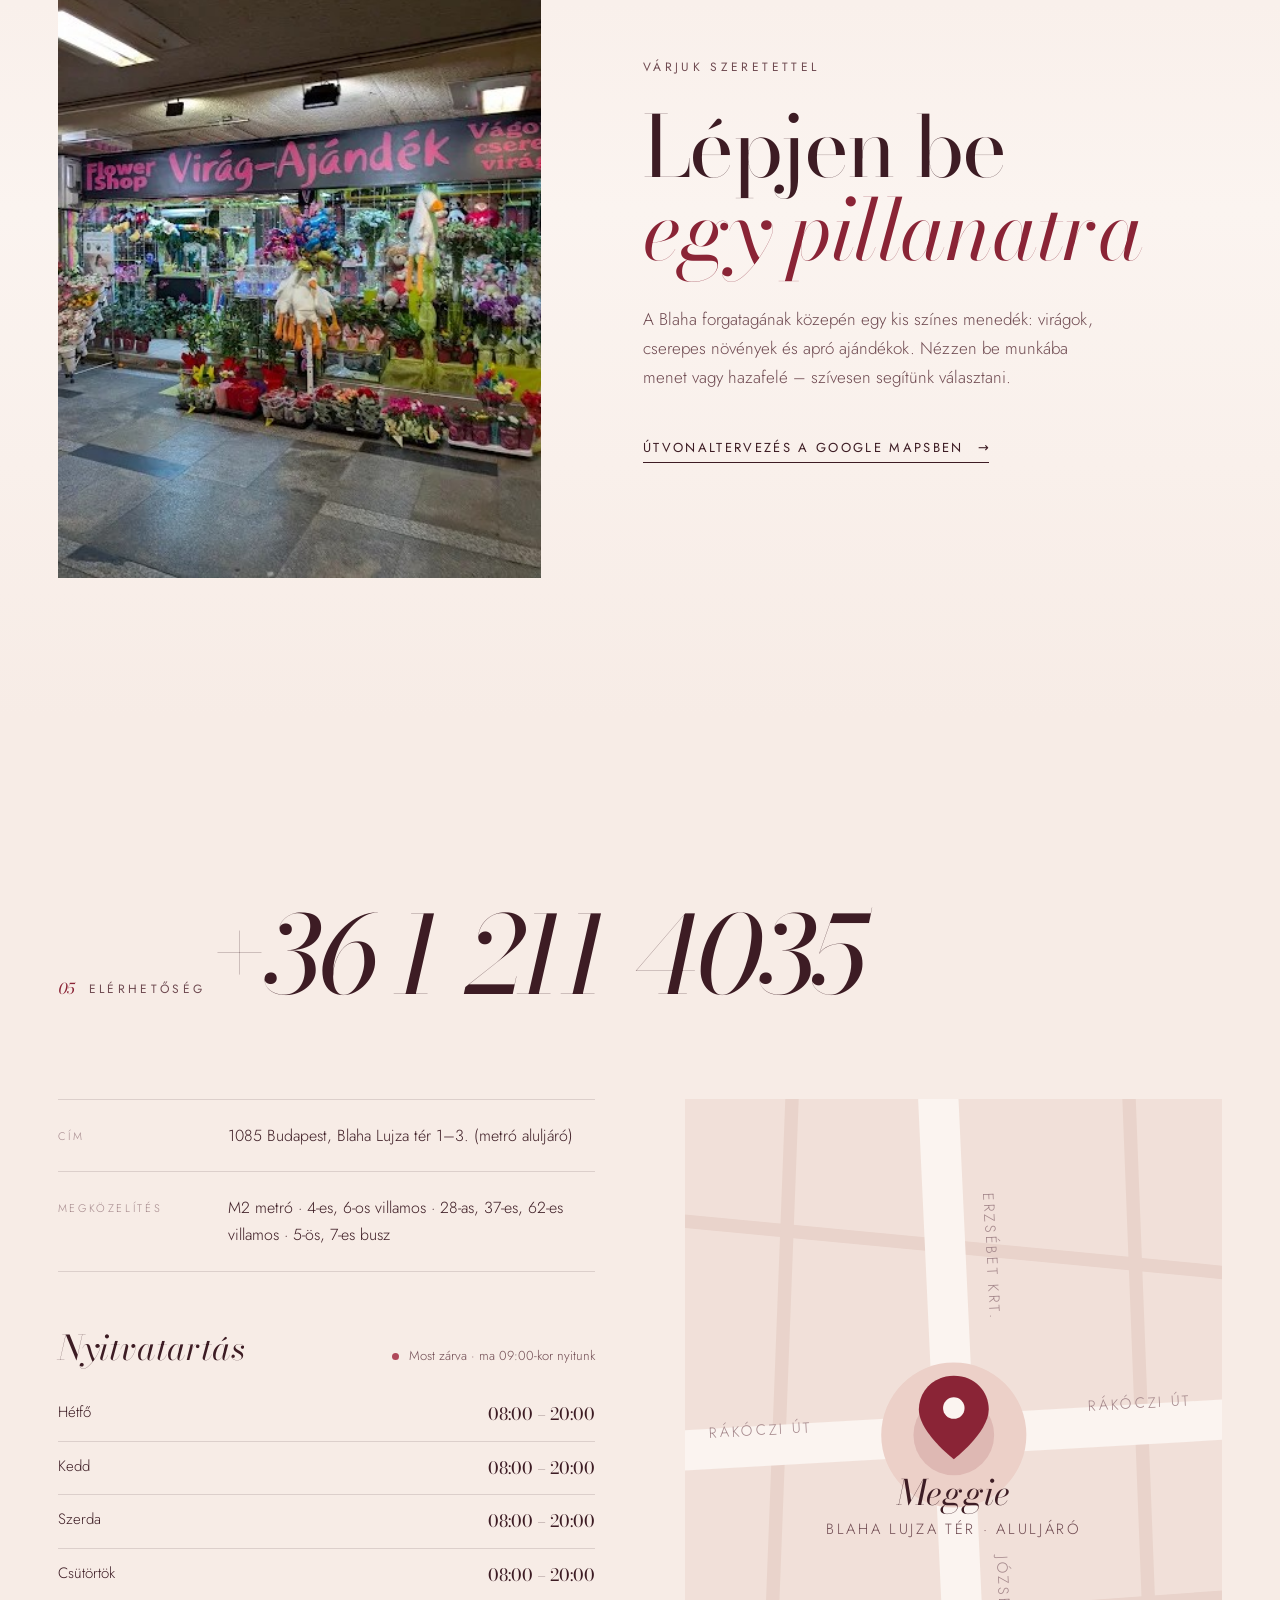
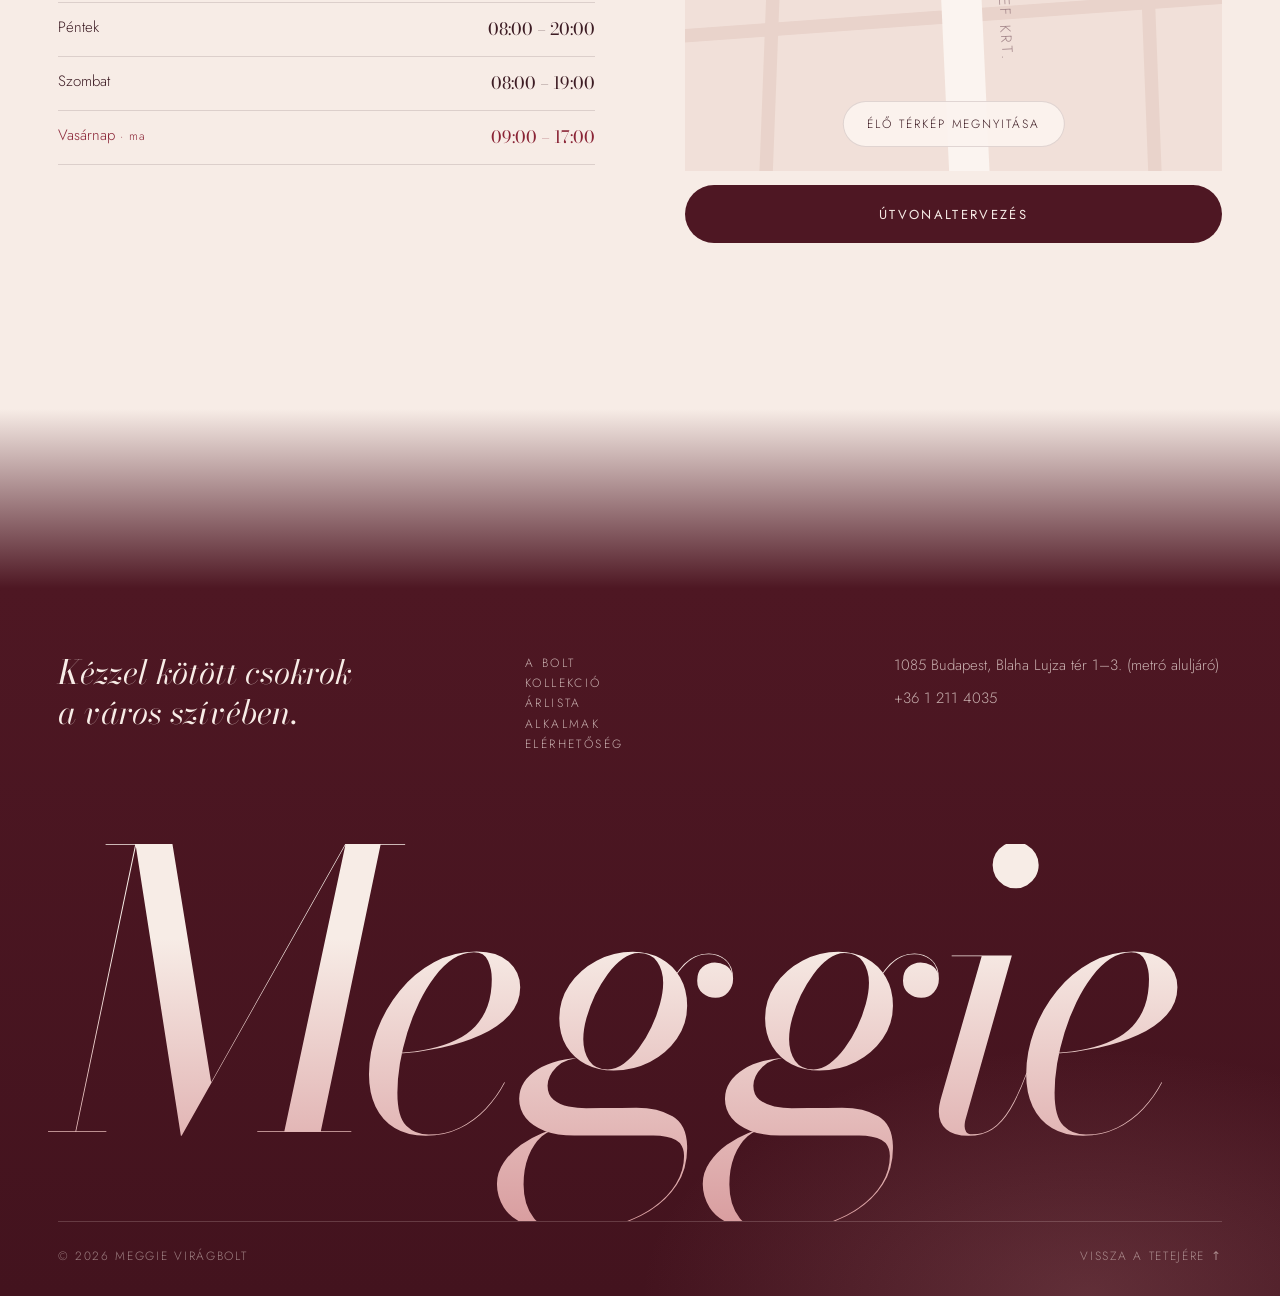
==== commit 1f3eeb0e: "Egységes meggy-színvilág fekete-fehér helyett Sötét háttér helyett mély bor-meggy, fehér helyett mel" ====
--- a/index.html
+++ b/index.html
@@ -5,7 +5,7 @@
   <meta name="viewport" content="width=device-width, initial-scale=1, viewport-fit=cover">
   <title>Meggie Virágbolt · Blaha Lujza tér, Budapest</title>
   <meta name="description" content="Meggie Virágbolt a Blaha Lujza téri metró aluljáróban. Kézzel kötött csokrok, szálas virágok, cserepes növények, esküvői és gyászkötészet – a hét minden napján nyitva.">
-  <meta name="theme-color" content="#161b18">
+  <meta name="theme-color" content="#4e1723">
   <meta property="og:title" content="Meggie Virágbolt · Blaha Lujza tér">
   <meta property="og:description" content="Kézzel kötött csokrok a város szívében, a Blaha Lujza téri aluljáróban.">
   <meta property="og:type" content="website">
@@ -280,27 +280,27 @@
             <!-- Rajzolt térkép; a Google Maps csak kattintásra töltődik be -->
             <div class="mapbox__fallback" aria-hidden="true">
               <svg viewBox="0 0 400 500" preserveAspectRatio="xMidYMid slice">
-                <rect width="400" height="500" fill="#ece5da"/>
-                <g stroke="#e0d6c7" stroke-width="10" fill="none">
+                <rect width="400" height="500" fill="#f1e0d9"/>
+                <g stroke="#e9d3cb" stroke-width="10" fill="none">
                   <path d="M-10 90 L410 130"/><path d="M-10 400 L410 370"/>
                   <path d="M80 -10 L60 510"/><path d="M330 -10 L350 510"/>
                 </g>
-                <path d="M-10 262 L410 238" stroke="#f8f4ee" stroke-width="30"/>
-                <path d="M188 -10 L212 510" stroke="#f8f4ee" stroke-width="30"/>
-                <circle cx="200" cy="250" r="54" fill="#dde3d6"/>
-                <g font-family="Jost, sans-serif" font-size="11" fill="#8a8f89" letter-spacing="2">
+                <path d="M-10 262 L410 238" stroke="#fbf4f0" stroke-width="30"/>
+                <path d="M188 -10 L212 510" stroke="#fbf4f0" stroke-width="30"/>
+                <circle cx="200" cy="250" r="54" fill="#ecd0c8"/>
+                <g font-family="Jost, sans-serif" font-size="11" fill="#a3868a" letter-spacing="2">
                   <text x="18" y="252" transform="rotate(-3 18 252)">RÁKÓCZI ÚT</text>
                   <text x="300" y="232" transform="rotate(-3 300 232)">RÁKÓCZI ÚT</text>
                   <text x="222" y="70" transform="rotate(87 222 70)">ERZSÉBET KRT.</text>
                   <text x="232" y="340" transform="rotate(87 232 340)">JÓZSEF KRT.</text>
                 </g>
                 <g transform="translate(200 250)">
-                  <circle r="30" fill="#7b1e2e" opacity=".12"/>
-                  <path d="M0 -44 C-16 -44 -26 -32 -26 -19 C-26 -2 0 18 0 18 C0 18 26 -2 26 -19 C26 -32 16 -44 0 -44Z" fill="#7b1e2e"/>
-                  <circle cy="-20" r="8" fill="#f8f4ee"/>
+                  <circle r="30" fill="#8a2436" opacity=".14"/>
+                  <path d="M0 -44 C-16 -44 -26 -32 -26 -19 C-26 -2 0 18 0 18 C0 18 26 -2 26 -19 C26 -32 16 -44 0 -44Z" fill="#8a2436"/>
+                  <circle cy="-20" r="8" fill="#fbf4f0"/>
                 </g>
-                <text x="200" y="302" text-anchor="middle" font-family="Bodoni Moda, Didot, serif" font-style="italic" font-size="26" fill="#161b18">Meggie</text>
-                <text x="200" y="324" text-anchor="middle" font-family="Jost, sans-serif" font-size="11" letter-spacing="2" fill="#4b524d">BLAHA LUJZA TÉR · ALULJÁRÓ</text>
+                <text x="200" y="302" text-anchor="middle" font-family="Bodoni Moda, Didot, serif" font-style="italic" font-size="26" fill="#3d1c24">Meggie</text>
+                <text x="200" y="324" text-anchor="middle" font-family="Jost, sans-serif" font-size="11" letter-spacing="2" fill="#6f4a51">BLAHA LUJZA TÉR · ALULJÁRÓ</text>
               </svg>
             </div>
             <button class="mapbox__load" type="button"
--- a/styles.css
+++ b/styles.css
@@ -4,16 +4,20 @@
    ========================================================== */
 
 :root {
-  --ivory: #f3ede4;
-  --paper: #f8f4ee;
-  --ink: #161b18;
-  --ink-2: #4b524d;
-  --muted: #8a8f89;
-  --line: rgba(22, 27, 24, .13);
-  --line-light: rgba(243, 237, 228, .16);
-  --cherry: #7b1e2e;
-  --cherry-2: #a33a4b;
-  --blush: #e8c7be;
+  /* Egyetlen színcsalád: meggy – bor, meggypiros, rózsa, hamvas púder */
+  --ivory: #f7ece6;      /* alap háttér, és világos szöveg sötét háttéren */
+  --paper: #fbf4f0;      /* világosabb háttér */
+  --ink: #3d1c24;        /* szöveg: mély szilvabarna fekete helyett */
+  --ink-2: #6f4a51;
+  --muted: #a3868a;
+  --line: rgba(61, 28, 36, .14);
+  --line-light: rgba(251, 238, 232, .18);
+  --wine: #4e1723;       /* sötét háttér fekete helyett */
+  --wine-2: #6a2233;
+  --cherry: #8a2436;     /* kiemelőszín */
+  --cherry-2: #b0485a;
+  --rose: #d99ea0;
+  --blush: #efcfc6;
   --sage: #9aa894;
   --gold: #b39562;
 
@@ -46,7 +50,7 @@
 :focus-visible { outline: 1px solid currentColor; outline-offset: 4px; }
 
 .wrap { max-width: var(--wrap); margin: 0 auto; padding: 0 var(--gutter); }
-.skip { position: absolute; left: -999px; top: 8px; z-index: 200; background: var(--ink); color: var(--ivory); padding: 10px 16px; }
+.skip { position: absolute; left: -999px; top: 8px; z-index: 200; background: var(--wine); color: var(--ivory); padding: 10px 16px; }
 .skip:focus { left: 8px; }
 
 /* Finom filmszemcse az egész oldalon */
@@ -88,7 +92,7 @@
   background: var(--cherry); transform: translateY(101%); transition: transform .6s var(--ease);
 }
 .btn--light { background: var(--ivory); color: var(--ink); }
-.btn--dark { background: var(--ink); color: var(--ivory); }
+.btn--dark { background: var(--wine); color: var(--ivory); }
 .btn--block { width: 100%; }
 
 .link-arrow {
@@ -106,12 +110,12 @@
 }
 
 .dot { width: 7px; height: 7px; border-radius: 50%; background: var(--muted); flex: none; display: inline-block; }
-.dot.is-open { background: #6fae7d; animation: pulse 2.6s infinite; }
+.dot.is-open { background: #8fae86; animation: pulse 2.6s infinite; }
 .dot.is-closed { background: var(--cherry-2); }
 @keyframes pulse {
-  0% { box-shadow: 0 0 0 0 rgba(111, 174, 125, .5); }
-  70% { box-shadow: 0 0 0 10px rgba(111, 174, 125, 0); }
-  100% { box-shadow: 0 0 0 0 rgba(111, 174, 125, 0); }
+  0% { box-shadow: 0 0 0 0 rgba(143, 174, 134, .5); }
+  70% { box-shadow: 0 0 0 10px rgba(143, 174, 134, 0); }
+  100% { box-shadow: 0 0 0 0 rgba(143, 174, 134, 0); }
 }
 
 /* ---------- Fejléc ---------- */
@@ -119,7 +123,7 @@
   position: fixed; inset: 0 0 auto; z-index: 60; color: var(--ivory);
   transition: background .6s var(--ease-soft), color .6s var(--ease-soft), transform .6s var(--ease);
 }
-.nav.is-solid { background: rgba(243, 237, 228, .9); color: var(--ink); backdrop-filter: blur(16px); -webkit-backdrop-filter: blur(16px); box-shadow: 0 1px 0 var(--line); }
+.nav.is-solid { background: rgba(251, 238, 232, .9); color: var(--ink); backdrop-filter: blur(16px); -webkit-backdrop-filter: blur(16px); box-shadow: 0 1px 0 var(--line); }
 .nav.is-hidden { transform: translateY(-100%); }
 .nav__inner { max-width: var(--wrap); margin: 0 auto; padding: calc(20px + env(safe-area-inset-top)) max(var(--gutter), env(safe-area-inset-right)) 20px max(var(--gutter), env(safe-area-inset-left)); display: flex; align-items: center; gap: 40px; }
 .brand { display: flex; align-items: baseline; gap: 10px; padding: 8px 0; }
@@ -144,7 +148,7 @@
 .nav__toggle[aria-expanded="true"] span:last-child { top: 23px; transform: rotate(-45deg); }
 
 .menu {
-  position: fixed; inset: 0; z-index: 55; background: var(--ink); color: var(--ivory);
+  position: fixed; inset: 0; z-index: 55; background: linear-gradient(170deg, var(--wine-2), var(--wine) 60%); color: var(--ivory);
   display: flex; flex-direction: column; justify-content: space-between;
   padding: 110px var(--gutter) 36px;
   animation: menuIn .7s var(--ease);
@@ -154,18 +158,23 @@
 .menu__links { display: flex; flex-direction: column; }
 .menu__links a { font: 400 44px/1.25 var(--serif); display: flex; align-items: baseline; gap: 18px; padding: 6px 0; border-bottom: 1px solid var(--line-light); }
 .menu__links small { font: italic 14px var(--serif); color: var(--blush); }
-.menu__foot { display: flex; flex-direction: column; gap: 8px; font-size: 14px; letter-spacing: .08em; color: rgba(243, 237, 228, .7); }
+.menu__foot { display: flex; flex-direction: column; gap: 8px; font-size: 14px; letter-spacing: .08em; color: rgba(251, 238, 232, .7); }
 .menu__foot a { font: italic 26px var(--serif); color: var(--ivory); letter-spacing: 0; }
 
 /* ---------- Hero ---------- */
 .hero {
   position: relative; min-height: 100vh; min-height: 100svh;
   background:
-    radial-gradient(60% 55% at 72% 42%, rgba(123, 30, 46, .38), transparent 70%),
-    radial-gradient(40% 40% at 20% 90%, rgba(154, 168, 148, .12), transparent 70%),
-    var(--ink);
+    radial-gradient(55% 55% at 74% 40%, rgba(217, 158, 160, .26), transparent 70%),
+    radial-gradient(45% 45% at 12% 85%, rgba(176, 72, 90, .28), transparent 70%),
+    linear-gradient(165deg, var(--wine-2) 0%, var(--wine) 55%, #43131e 100%);
   color: var(--ivory); overflow: hidden;
   display: flex; flex-direction: column;
+}
+/* Lágy átmenet a hero aljáról a világos részbe – nincs éles vágás */
+.hero::after {
+  content: ""; display: block; flex: none; height: clamp(90px, 12vw, 160px);
+  background: linear-gradient(180deg, rgba(247, 236, 230, 0), var(--ivory));
 }
 .hero__inner {
   position: relative; z-index: 2; flex: 1;
@@ -173,7 +182,7 @@
   padding: 150px var(--gutter) 40px;
   display: flex; flex-direction: column; justify-content: flex-end;
 }
-.hero__label { color: rgba(243, 237, 228, .7); }
+.hero__label { color: rgba(251, 238, 232, .7); }
 .hero__title {
   font: italic 400 clamp(80px, 25vw, 360px)/.8 var(--serif);
   letter-spacing: -.045em; margin: 24px 0 8px -0.04em;
@@ -181,12 +190,12 @@
 .hero__title .line { display: block; overflow: hidden; padding: 0 .06em .24em 0; }
 .hero__title .line > span { display: inline-block; }
 .hero__bottom { display: flex; justify-content: space-between; align-items: flex-end; gap: 40px; flex-wrap: wrap; }
-.hero__lead { max-width: 480px; font-size: clamp(16px, 1.3vw, 19px); color: rgba(243, 237, 228, .78); }
+.hero__lead { max-width: 480px; font-size: clamp(16px, 1.3vw, 19px); color: rgba(251, 238, 232, .78); }
 .hero__actions { display: flex; align-items: center; gap: 34px; flex-wrap: wrap; }
 .hero__meta {
   position: relative; z-index: 2; width: 100%; max-width: var(--wrap); margin: 0 auto;
   padding: 22px var(--gutter) 28px; display: flex; gap: 44px; flex-wrap: wrap;
-  font-size: 12px; letter-spacing: .16em; text-transform: uppercase; color: rgba(243, 237, 228, .65);
+  font-size: 12px; letter-spacing: .16em; text-transform: uppercase; color: rgba(251, 238, 232, .65);
   border-top: 1px solid var(--line-light);
 }
 .hero__meta li { display: inline-flex; align-items: center; gap: 12px; }
@@ -233,7 +242,7 @@
 .fact3 p { margin-top: 18px; color: var(--ink-2); font-size: 15px; max-width: 280px; }
 
 /* 02 Kollekció */
-.collection { background: var(--paper); padding-bottom: clamp(80px, 9vw, 130px); }
+.collection { background: linear-gradient(180deg, var(--ivory), var(--paper) 280px); padding-bottom: clamp(80px, 9vw, 130px); }
 .tabs { display: flex; flex-wrap: wrap; gap: 6px 28px; }
 .tabs button {
   border: 0; background: none; cursor: pointer; padding: 14px 0;
@@ -259,16 +268,16 @@
 .card { scroll-snap-align: start; animation: cardIn .9s var(--ease) both; }
 @keyframes cardIn { from { opacity: 0; transform: translateY(24px); } }
 .card__art {
-  position: relative; aspect-ratio: 3 / 4; overflow: hidden;
+  position: relative; aspect-ratio: 3 / 4; overflow: hidden; border-radius: 2px;
   display: grid; place-items: center;
 }
 .card__art .bloom-wrap { width: 78%; aspect-ratio: 1; transition: transform 1.4s var(--ease); }
 .card__art svg { width: 100%; height: 100%; overflow: visible; }
 .card__cat {
   position: absolute; top: 18px; left: 18px;
-  font-size: 11px; letter-spacing: .22em; text-transform: uppercase; color: rgba(22, 27, 24, .65);
-}
-.card__idx { position: absolute; top: 16px; right: 18px; font: italic 15px var(--serif); color: rgba(22, 27, 24, .5); }
+  font-size: 11px; letter-spacing: .22em; text-transform: uppercase; color: rgba(61, 28, 36, .65);
+}
+.card__idx { position: absolute; top: 16px; right: 18px; font: italic 15px var(--serif); color: rgba(61, 28, 36, .5); }
 .card__body { padding: 22px 2px 0; display: grid; grid-template-columns: 1fr auto; gap: 6px 16px; align-items: baseline; }
 .card__title { font: 400 28px/1.1 var(--serif); letter-spacing: -.01em; }
 .card__price { font: 400 19px var(--serif); white-space: nowrap; }
@@ -279,29 +288,32 @@
 
 /* 03 Árlista */
 .prices {
+  --fade: clamp(110px, 14vw, 200px);
+  padding: calc(var(--fade) + clamp(60px, 7vw, 100px)) 0;
   background:
-    radial-gradient(50% 60% at 100% 0%, rgba(123, 30, 46, .35), transparent 70%),
-    var(--ink);
+    radial-gradient(50% 40% at 100% 30%, rgba(217, 158, 160, .18), transparent 70%),
+    radial-gradient(40% 30% at 0% 75%, rgba(176, 72, 90, .22), transparent 70%),
+    linear-gradient(180deg, var(--paper) 0, var(--wine) var(--fade), var(--wine) calc(100% - var(--fade)), var(--ivory) 100%);
   color: var(--ivory);
 }
-.prices .label { color: rgba(243, 237, 228, .6); }
+.prices .label { color: rgba(251, 238, 232, .6); }
 .prices .label .num, .prices .h2 em { color: var(--blush); }
-.prices .note { color: rgba(243, 237, 228, .55); }
+.prices .note { color: rgba(251, 238, 232, .55); }
 .pricelist { display: grid; grid-template-columns: repeat(2, 1fr); gap: 70px clamp(40px, 7vw, 120px); }
 .pgroup h3 {
   font: italic 400 30px var(--serif); color: var(--blush);
   display: flex; justify-content: space-between; align-items: baseline;
   padding-bottom: 16px; border-bottom: 1px solid var(--line-light); margin-bottom: 6px;
 }
-.pgroup h3 small { font: 300 11px var(--sans); font-style: normal; letter-spacing: .2em; text-transform: uppercase; color: rgba(243, 237, 228, .45); }
-.prow { display: flex; align-items: baseline; gap: 14px; padding: 15px 0; border-bottom: 1px solid rgba(243, 237, 228, .06); font-size: 16px; }
+.pgroup h3 small { font: 300 11px var(--sans); font-style: normal; letter-spacing: .2em; text-transform: uppercase; color: rgba(251, 238, 232, .45); }
+.prow { display: flex; align-items: baseline; gap: 14px; padding: 15px 0; border-bottom: 1px solid rgba(251, 238, 232, .06); font-size: 16px; }
 .prow__name { flex: 0 1 auto; }
-.prow__dots { flex: 1; min-width: 20px; border-bottom: 1px dotted rgba(243, 237, 228, .25); transform: translateY(-5px); }
+.prow__dots { flex: 1; min-width: 20px; border-bottom: 1px dotted rgba(251, 238, 232, .25); transform: translateY(-5px); }
 .prow__price { flex: none; font: 400 20px var(--serif); white-space: nowrap; }
 
 /* 04 Alkalmak */
 .occasions { position: relative; }
-.occ-list { border-top: 1px solid var(--ink); }
+.occ-list { border-top: 1px solid var(--cherry); }
 .occ {
   display: grid; grid-template-columns: 70px 1.2fr 1fr 180px; gap: 30px; align-items: baseline;
   padding: 38px 0; border-bottom: 1px solid var(--line); position: relative;
@@ -332,11 +344,11 @@
 .steps p { font-size: 15px; color: var(--ink-2); }
 
 /* A bolt fotója */
-.store { background: var(--paper); padding: clamp(90px, 11vw, 160px) 0; }
+.store { background: linear-gradient(180deg, var(--ivory), var(--paper) 45%, var(--ivory)); padding: clamp(90px, 11vw, 160px) 0; }
 .store__grid { display: grid; grid-template-columns: 5fr 6fr; gap: clamp(40px, 8vw, 130px); align-items: center; }
 .store__photo {
   position: relative; aspect-ratio: 384 / 510; overflow: hidden;
-  background: linear-gradient(160deg, #26302a, var(--ink));
+  background: linear-gradient(160deg, var(--wine-2), var(--wine));
 }
 .store__photo img { width: 100%; height: 100%; object-fit: cover; transform: scale(1.12); transition: transform 2.2s var(--ease); }
 .store__photo.is-in img { transform: scale(1); }
@@ -375,28 +387,34 @@
 .mapbox__load {
   position: absolute; left: 50%; bottom: 24px; transform: translateX(-50%);
   height: 46px; padding: 0 24px; border-radius: 999px; border: 1px solid var(--line);
-  background: rgba(248, 244, 238, .94); cursor: pointer; white-space: nowrap;
+  background: rgba(251, 243, 239, .94); cursor: pointer; white-space: nowrap;
   font-size: 12px; letter-spacing: .16em; text-transform: uppercase;
   transition: background .4s, color .4s;
 }
 
 /* Lábléc */
-.footer { background: var(--ink); color: var(--ivory); padding-top: clamp(80px, 9vw, 120px); overflow: hidden; }
+.footer {
+  --fade: clamp(110px, 14vw, 200px);
+  background:
+    radial-gradient(50% 40% at 85% 100%, rgba(217, 158, 160, .2), transparent 70%),
+    linear-gradient(180deg, var(--ivory) 0, var(--wine) var(--fade), #43131e 100%);
+  color: var(--ivory); padding-top: calc(var(--fade) + clamp(40px, 5vw, 70px)); overflow: hidden;
+}
 .footer__top { display: grid; grid-template-columns: 1.3fr 1fr 1fr; gap: 40px; align-items: start; }
 .footer__tag { font: italic 400 clamp(26px, 2.6vw, 38px)/1.2 var(--serif); }
-.footer__links { display: grid; gap: 0; font-size: 12px; letter-spacing: .2em; text-transform: uppercase; color: rgba(243, 237, 228, .7); }
+.footer__links { display: grid; gap: 0; font-size: 12px; letter-spacing: .2em; text-transform: uppercase; color: rgba(251, 238, 232, .7); }
 .footer__links a:hover, .footer__contact a:hover { color: var(--blush); }
-.footer__contact { display: grid; gap: 8px; font-size: 15px; color: rgba(243, 237, 228, .7); }
+.footer__contact { display: grid; gap: 8px; font-size: 15px; color: rgba(251, 238, 232, .7); }
 .footer__word {
   font: italic 400 clamp(120px, 30vw, 470px)/.78 var(--serif); letter-spacing: -.05em;
   color: var(--ivory); margin: clamp(50px, 7vw, 100px) 0 0 -.04em; padding: 0 .04em .2em; white-space: nowrap;
-  background: linear-gradient(180deg, var(--ivory) 30%, rgba(123, 30, 46, .9));
+  background: linear-gradient(180deg, var(--ivory) 25%, var(--rose));
   -webkit-background-clip: text; background-clip: text; -webkit-text-fill-color: transparent;
 }
 .footer__bottom {
   display: flex; justify-content: space-between; gap: 20px; flex-wrap: wrap;
   padding: 24px 0 30px; border-top: 1px solid var(--line-light);
-  font-size: 12px; letter-spacing: .14em; text-transform: uppercase; color: rgba(243, 237, 228, .5);
+  font-size: 12px; letter-spacing: .14em; text-transform: uppercase; color: rgba(251, 238, 232, .5);
 }
 .footer__bottom a:hover { color: var(--ivory); }
 
@@ -449,12 +467,12 @@
   .btn--light:hover { color: var(--ivory); }
   .link-arrow:hover { background-size: 0 1px; background-position: 100% 100%; }
   .link-arrow:hover::after { transform: translateX(6px); }
-  .circle:hover { background: var(--ink); color: var(--ivory); border-color: var(--ink); }
+  .circle:hover { background: var(--wine); color: var(--ivory); border-color: var(--wine); }
   .card:hover .card__art .bloom-wrap { transform: scale(1.08) rotate(-8deg); }
   .occ:hover::before { transform: none; }
   .occ:hover { padding-left: 18px; }
   .bigphone:hover { color: var(--cherry); background-size: 100% 2px; }
-  .mapbox__load:hover { background: var(--ink); color: var(--ivory); }
+  .mapbox__load:hover { background: var(--wine); color: var(--ivory); }
 }
 .btn:active::before { transform: none; }
 .btn--light:active { color: var(--ivory); }
@@ -477,18 +495,18 @@
     display: grid; grid-template-columns: 1fr 1fr; gap: 8px;
     position: fixed; left: 0; right: 0; bottom: 0; z-index: 50;
     padding: 10px max(12px, env(safe-area-inset-right)) calc(10px + env(safe-area-inset-bottom)) max(12px, env(safe-area-inset-left));
-    background: rgba(243, 237, 228, .92); backdrop-filter: blur(14px); -webkit-backdrop-filter: blur(14px);
+    background: rgba(251, 238, 232, .92); backdrop-filter: blur(14px); -webkit-backdrop-filter: blur(14px);
     box-shadow: 0 -1px 0 var(--line);
     transform: translateY(0); transition: transform .5s var(--ease);
   }
   .menu-open .actionbar { transform: translateY(110%); }
   .actionbar__btn {
-    height: 52px; border-radius: 999px; border: 1px solid var(--ink);
+    height: 52px; border-radius: 999px; border: 1px solid var(--line);
     display: flex; align-items: center; justify-content: center; gap: 10px;
     font-size: 13px; letter-spacing: .18em; text-transform: uppercase; color: var(--ink);
   }
   .actionbar__btn svg { width: 17px; height: 17px; }
-  .actionbar__btn--dark { background: var(--ink); color: var(--ivory); }
+  .actionbar__btn--dark { background: var(--wine); border-color: var(--wine); color: var(--ivory); }
   .footer__links a { padding: 11px 0; }
   .footer__bottom a, .footer__contact a { padding: 10px 0; display: inline-block; }
   .link-arrow { padding-top: 12px; }
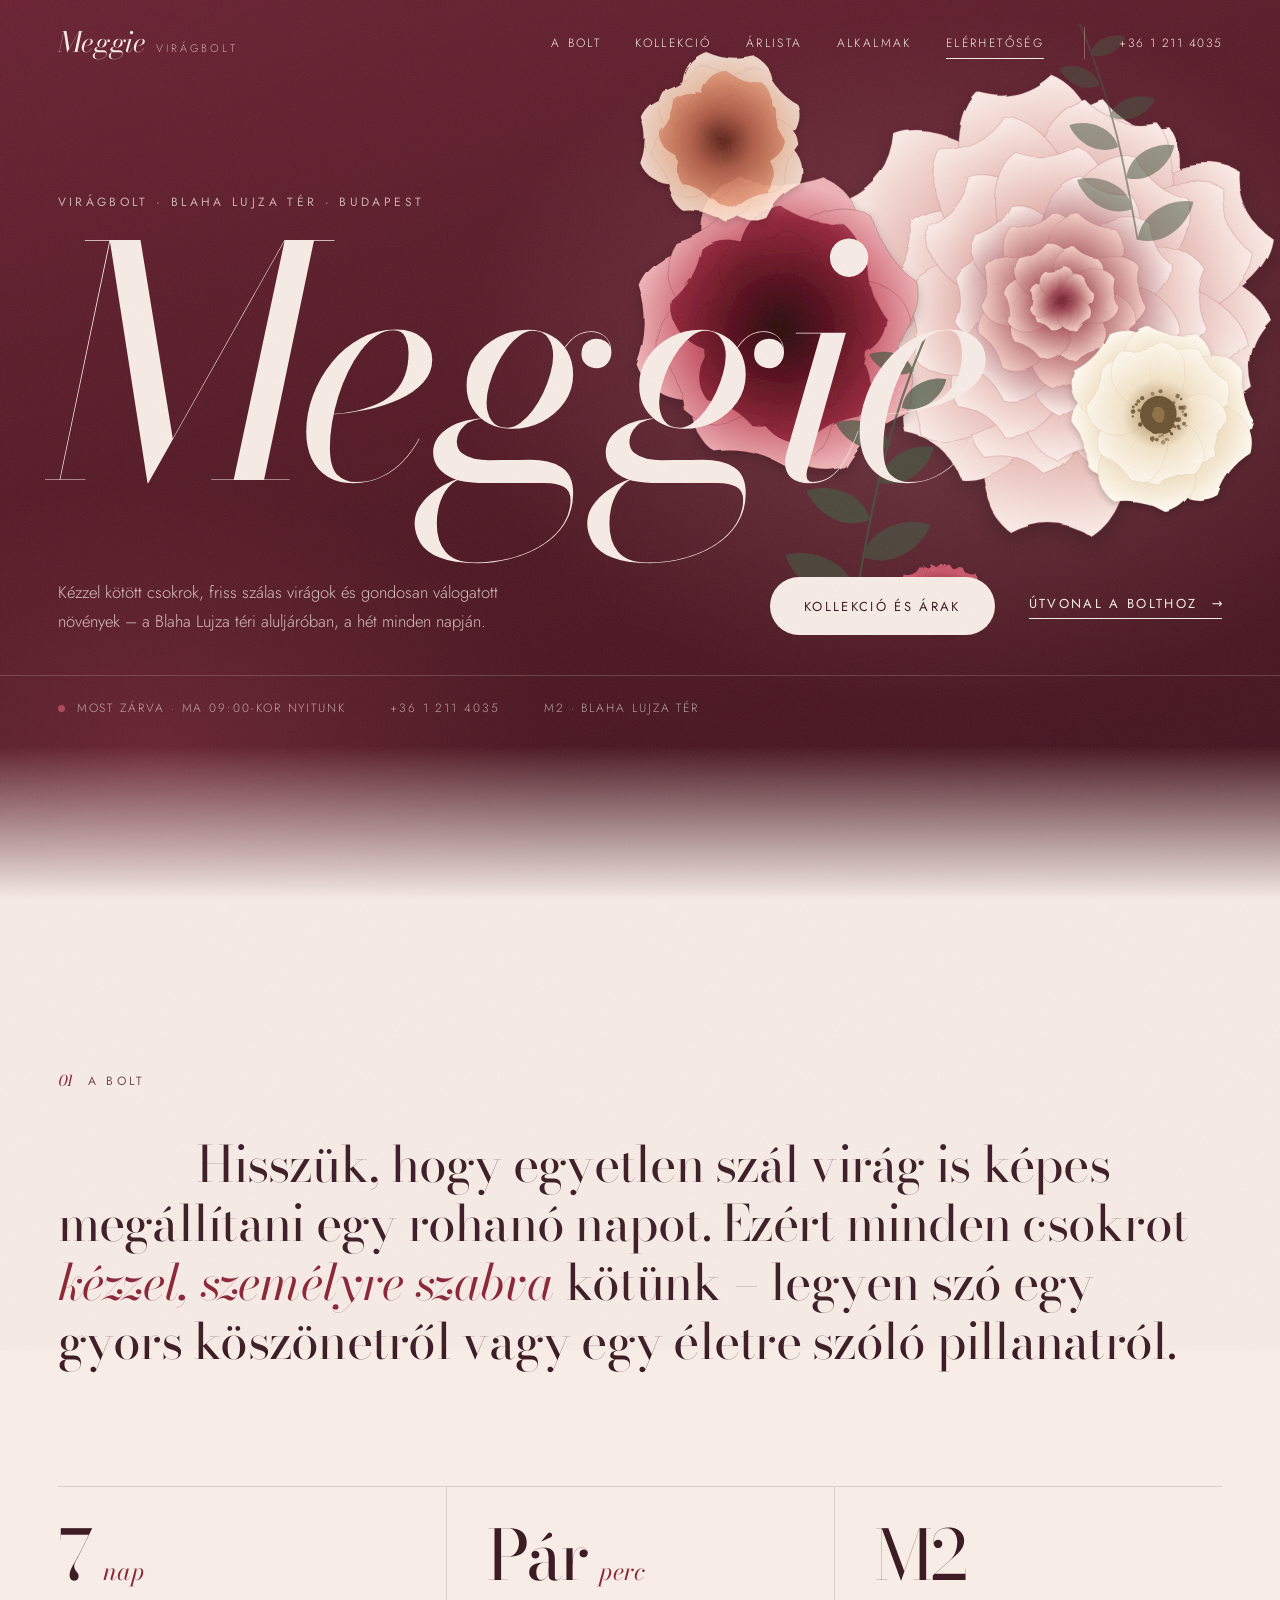
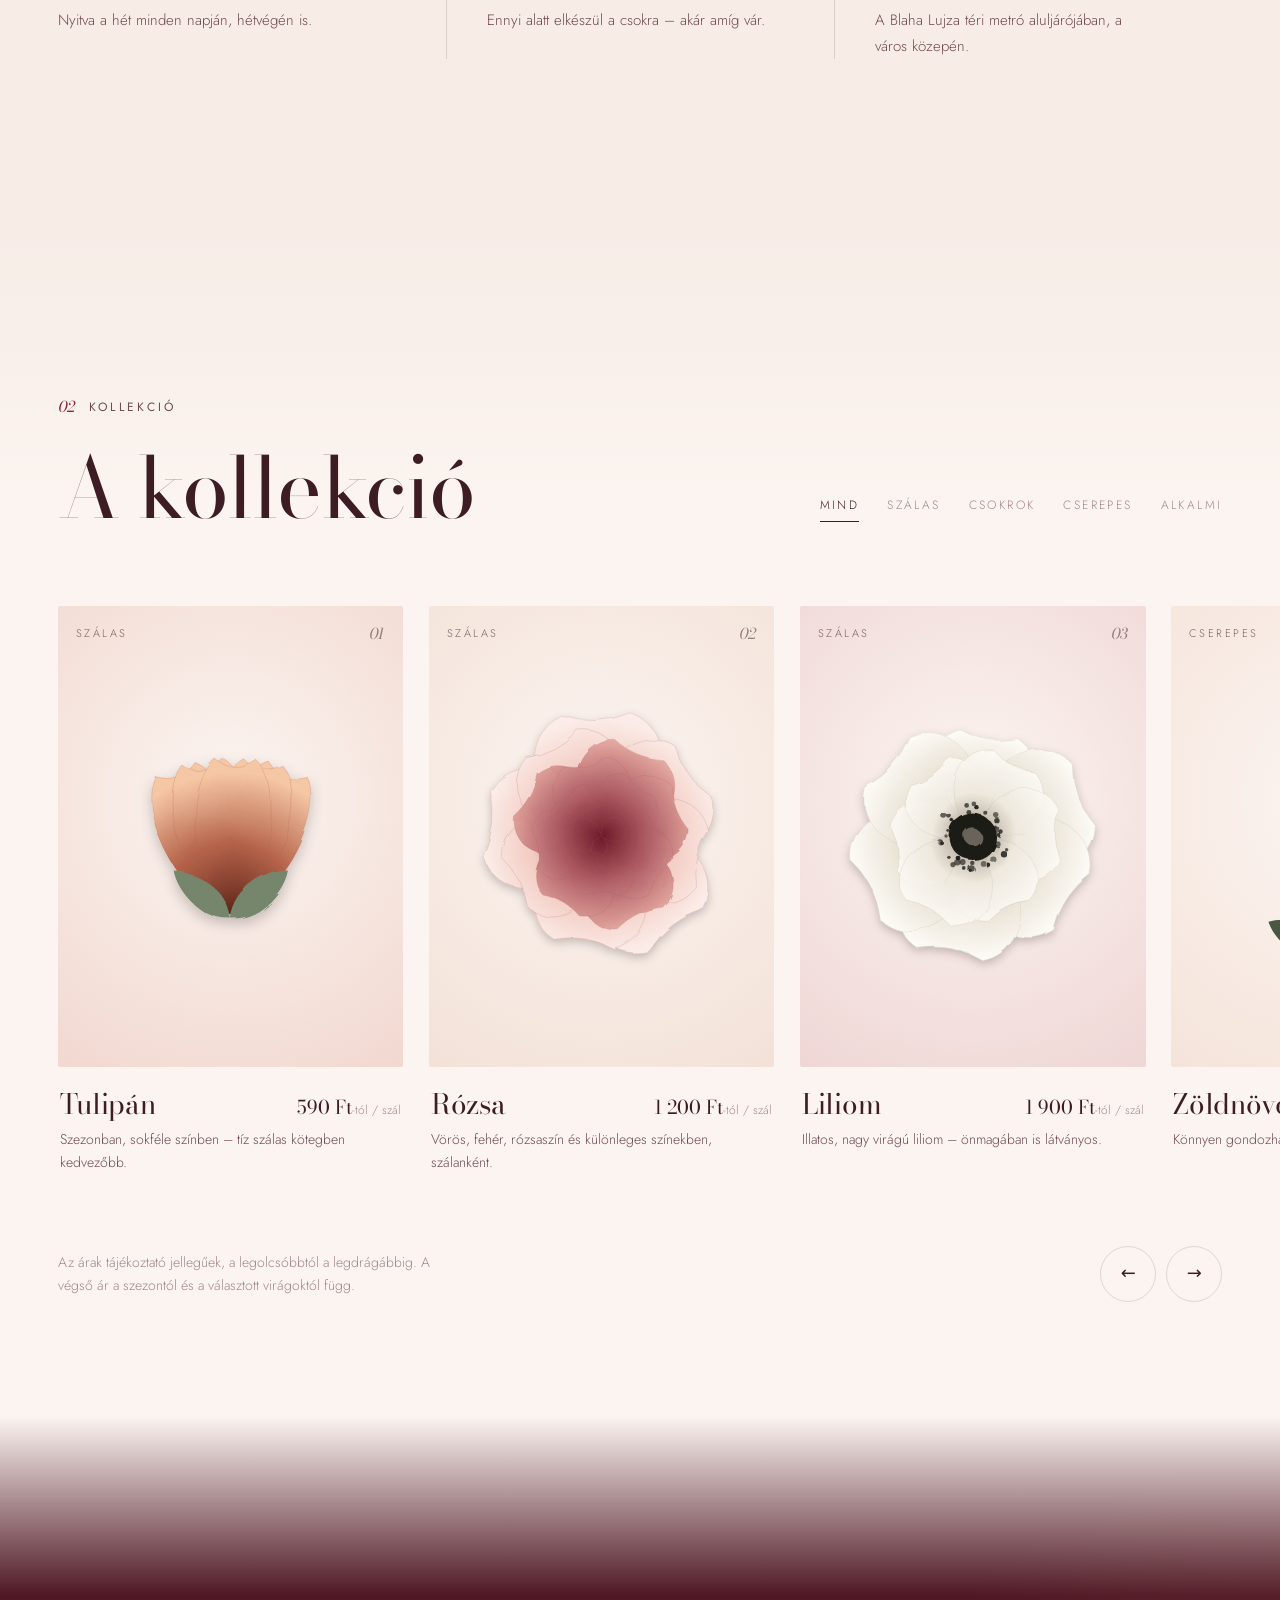
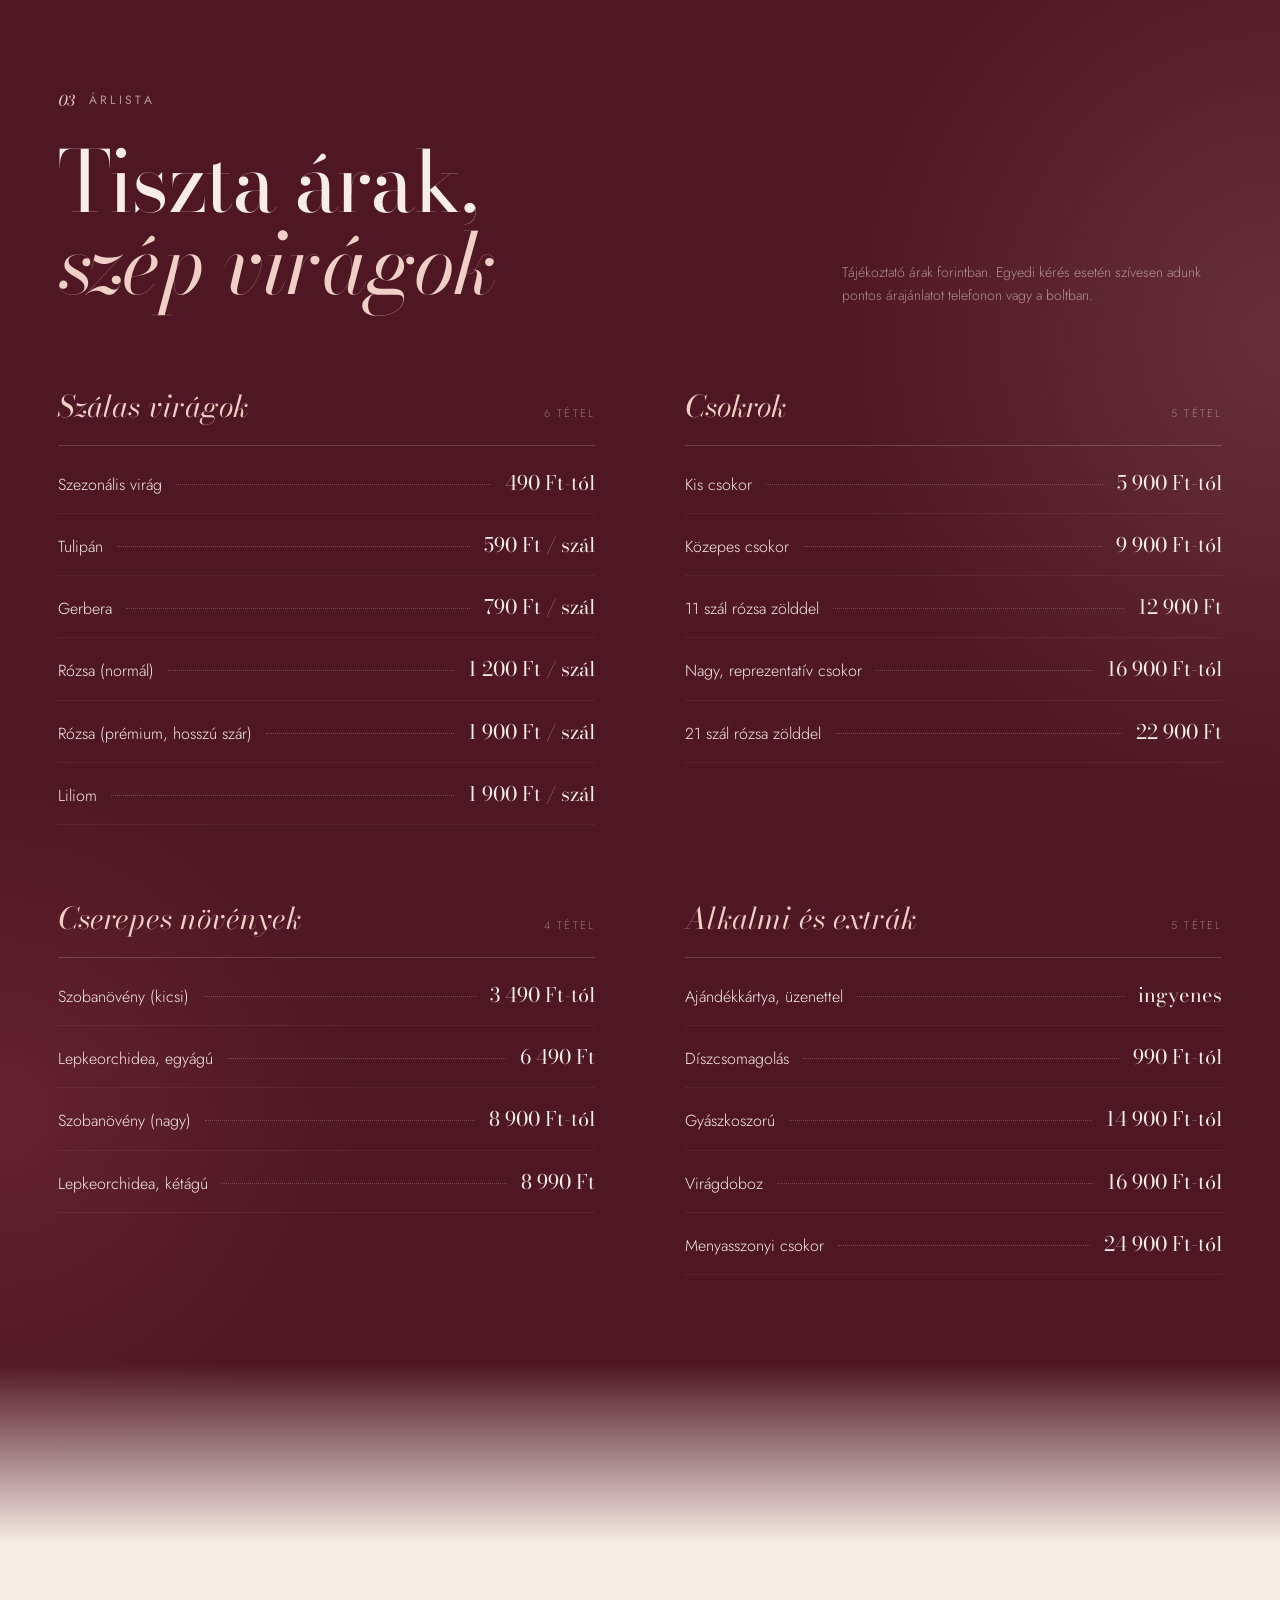
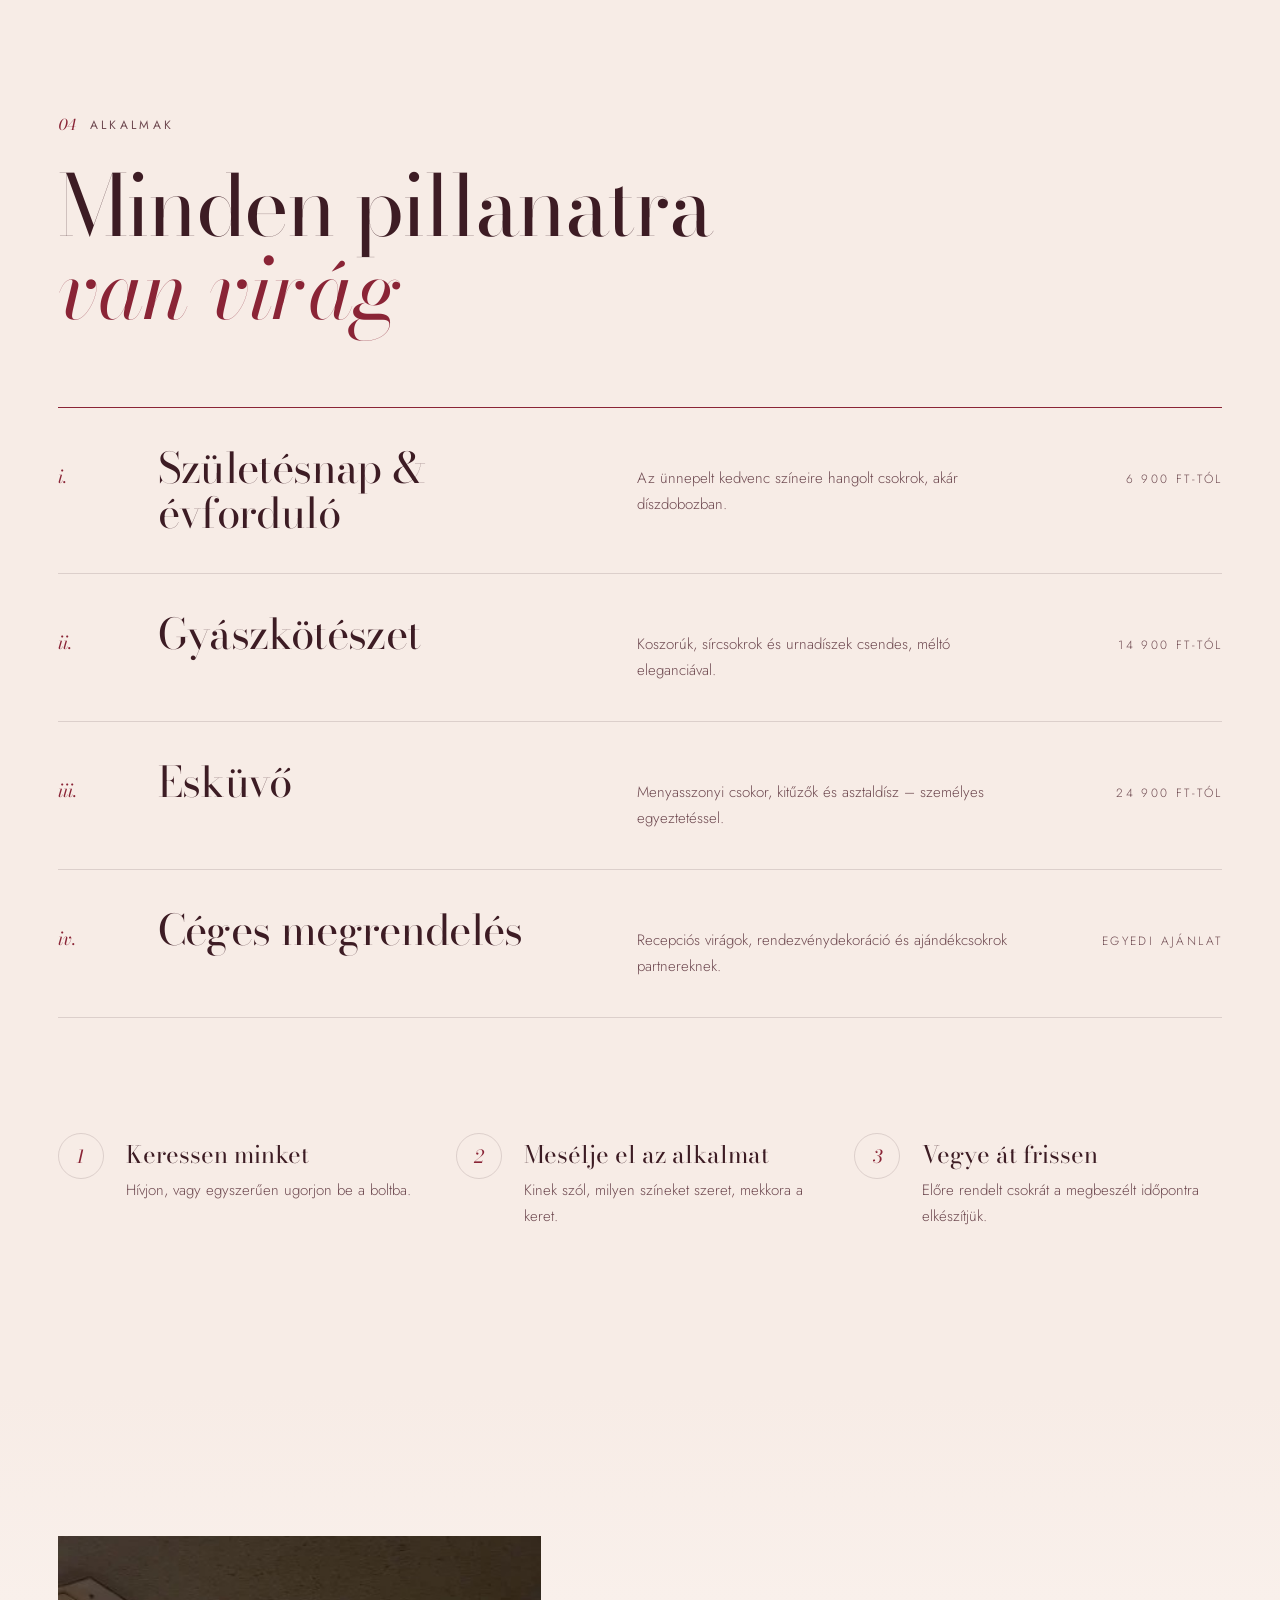
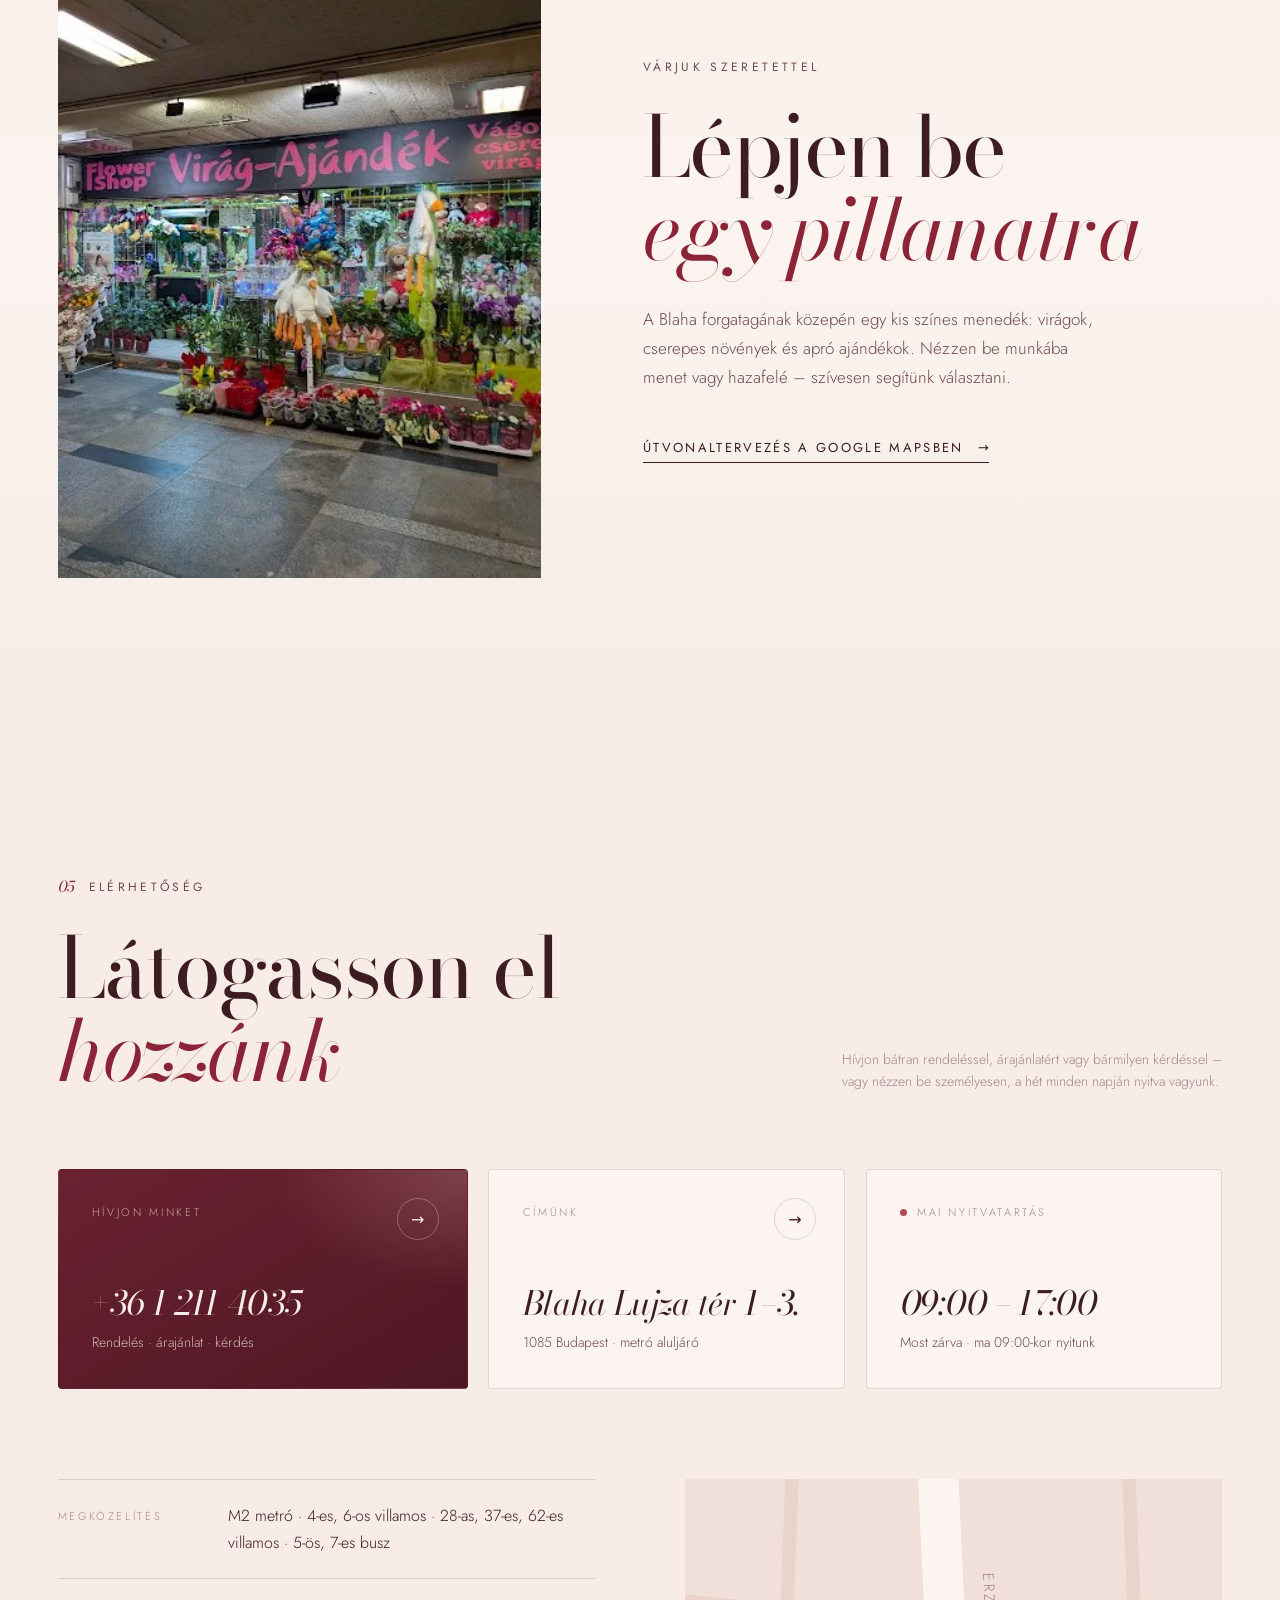
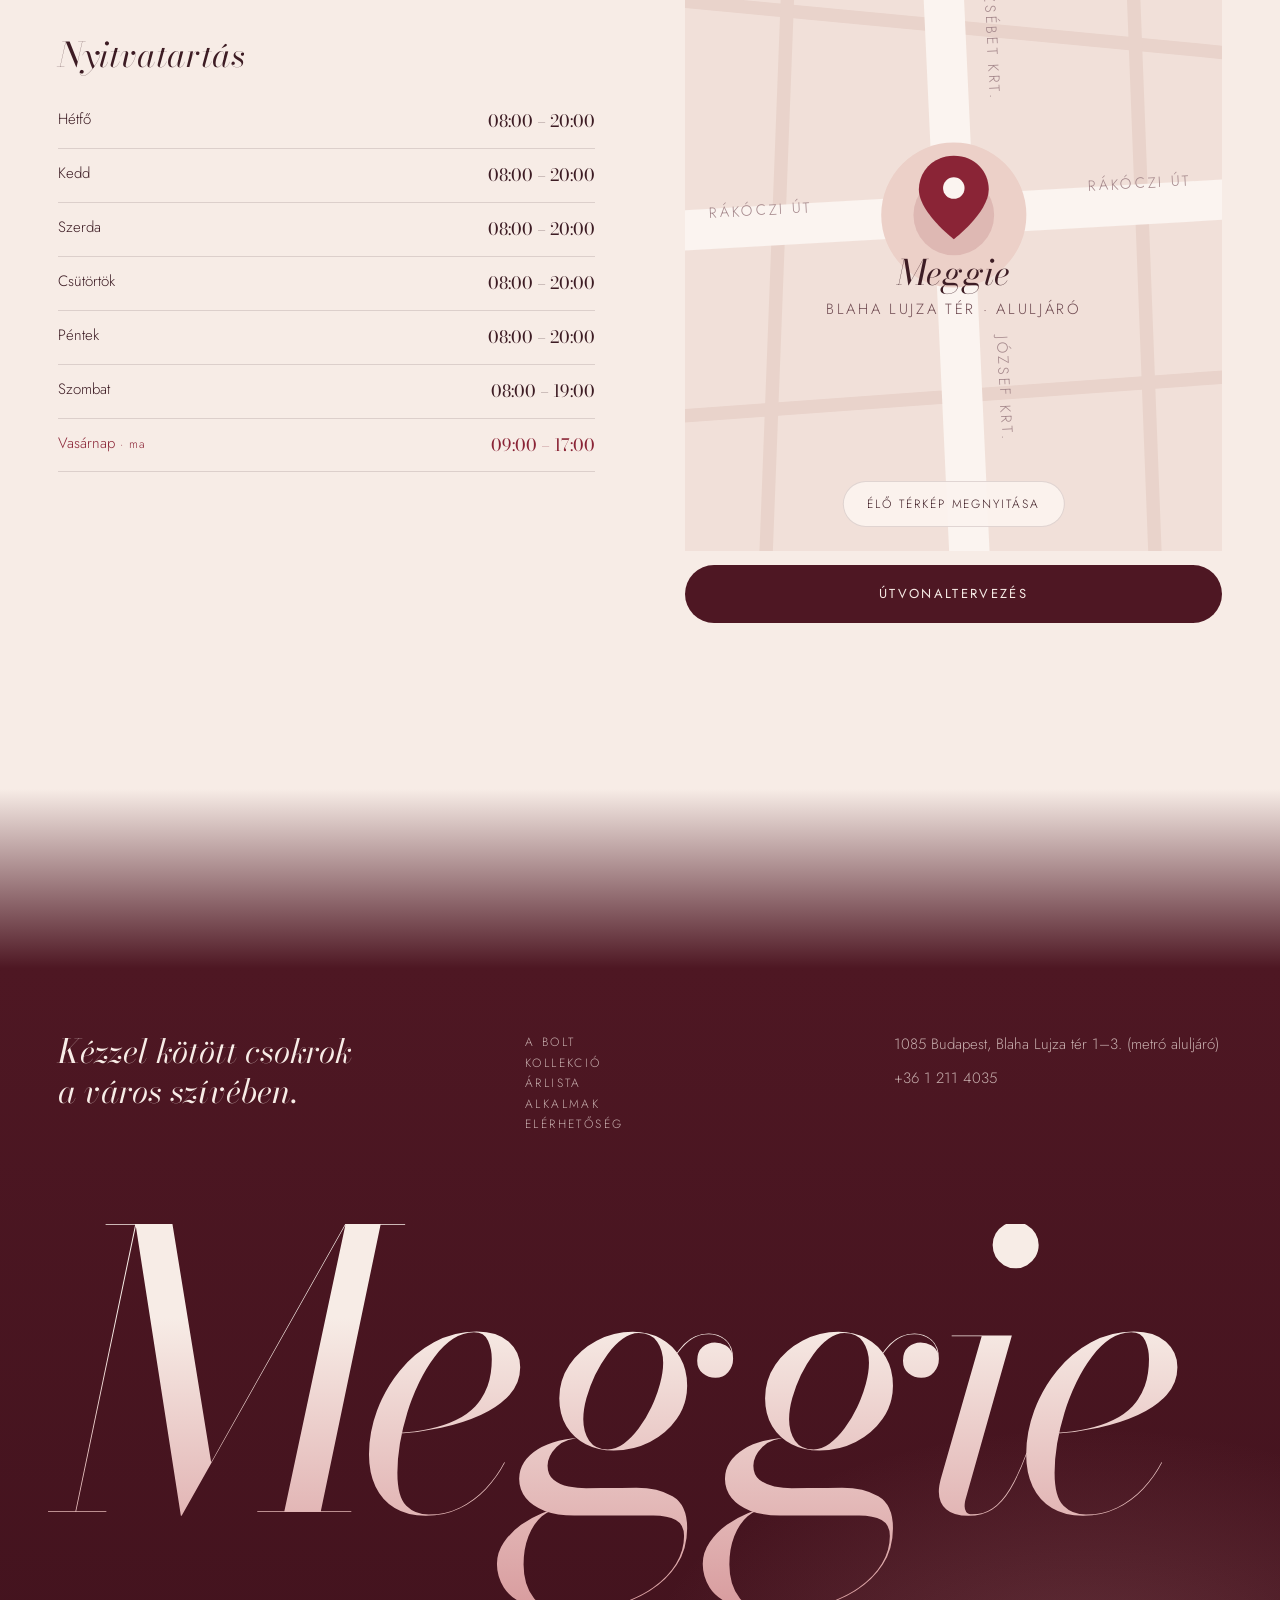
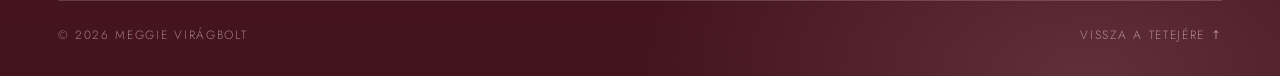
==== commit c056b88b: "Elérhetőség: óriás telefonszám helyett cím és elegáns kártyák Három kártya (telefon, cím, mai nyitva" ====
--- a/index.html
+++ b/index.html
@@ -255,13 +255,37 @@
   <!-- ============ 05 ELÉRHETŐSÉG ============ -->
   <section class="section contact" id="elerhetoseg">
     <div class="wrap">
-      <p class="label reveal"><span class="num">05</span> Elérhetőség</p>
-      <a class="bigphone reveal" data-phone-link href="#elerhetoseg"><span data-phone-text-plain></span></a>
+      <div class="head">
+        <div>
+          <p class="label reveal"><span class="num">05</span> Elérhetőség</p>
+          <h2 class="h2 reveal">Látogasson el<br><em>hozzánk</em></h2>
+        </div>
+        <p class="note reveal">Hívjon bátran rendeléssel, árajánlatért vagy bármilyen kérdéssel – vagy nézzen be személyesen, a hét minden napján nyitva vagyunk.</p>
+      </div>
+
+      <div class="ccards">
+        <a class="ccard ccard--wine reveal" data-phone-link href="#elerhetoseg">
+          <span class="ccard__label">Hívjon minket</span>
+          <span class="ccard__main" data-phone-text-plain></span>
+          <span class="ccard__sub">Rendelés · árajánlat · kérdés</span>
+          <span class="ccard__go" aria-hidden="true">→</span>
+        </a>
+        <a class="ccard reveal" target="_blank" rel="noopener" href="https://www.google.com/maps/search/?api=1&query=Meggie+Vir%C3%A1g,+Budapest,+Blaha+Lujza+t%C3%A9r+1-3,+1085">
+          <span class="ccard__label">Címünk</span>
+          <span class="ccard__main">Blaha Lujza tér 1–3.</span>
+          <span class="ccard__sub">1085 Budapest · metró aluljáró</span>
+          <span class="ccard__go" aria-hidden="true">→</span>
+        </a>
+        <div class="ccard reveal">
+          <span class="ccard__label"><span class="dot" data-open-dot></span> Mai nyitvatartás</span>
+          <span class="ccard__main" data-today-hours></span>
+          <span class="ccard__sub" data-open-text></span>
+        </div>
+      </div>
 
       <div class="contact__grid">
         <div class="contact__col">
           <dl class="facts">
-            <div class="reveal"><dt>Cím</dt><dd data-address></dd></div>
             <div class="reveal"><dt>E-mail</dt><dd><a data-email-link href="#"></a></dd></div>
             <div class="reveal"><dt>Megközelítés</dt><dd>M2 metró · 4-es, 6-os villamos · 28-as, 37-es, 62-es villamos · 5-ös, 7-es busz</dd></div>
           </dl>
@@ -269,7 +293,6 @@
           <div class="hours reveal">
             <div class="hours__head">
               <h3>Nyitvatartás</h3>
-              <span class="status"><span class="dot" data-open-dot></span><span data-open-text></span></span>
             </div>
             <ul class="hours__list" id="hours"></ul>
           </div>
--- a/styles.css
+++ b/styles.css
@@ -204,9 +204,9 @@
 .hero__bouquet { position: absolute; inset: 0; z-index: 1; pointer-events: none; }
 .bloom-slot { position: absolute; will-change: transform; }
 .bloom-slot svg { width: 100%; height: 100%; overflow: visible; }
-.hero .b1 { width: min(46vw, 640px); aspect-ratio: 1; right: -4vw; top: 6vh; }
+.hero .b1 { width: min(40vw, 560px); aspect-ratio: 1; right: -3vw; top: 5vh; }
 .hero .b2 { width: min(26vw, 360px); aspect-ratio: 1; right: 26vw; top: 18vh; }
-.hero .b3 { width: min(19vw, 270px); aspect-ratio: 1; right: 2vw; top: 44vh; }
+.hero .b3 { width: min(17vw, 240px); aspect-ratio: 1; right: 1vw; top: 34vh; }
 .hero .b4 { width: min(15vw, 200px); aspect-ratio: 1; right: 36vw; top: 5vh; opacity: .9; }
 .hero .b5 { width: min(9vw, 120px); aspect-ratio: 1; right: 22vw; top: 60vh; }
 .hero .b6 { width: min(24vw, 320px); aspect-ratio: 1; right: 20vw; top: 34vh; opacity: .75; }
@@ -358,12 +358,35 @@
 
 /* 05 Elérhetőség */
 .contact { padding-top: clamp(100px, 12vw, 170px); }
-.bigphone {
-  display: inline-block; margin: 30px 0 clamp(60px, 7vw, 100px);
-  font: italic 400 clamp(46px, 8.4vw, 136px)/1 var(--serif); letter-spacing: -.03em;
-  background: linear-gradient(var(--cherry), var(--cherry)) 0 100% / 0 2px no-repeat;
-  transition: background-size .9s var(--ease), color .5s;
-}
+/* Elérhetőség kártyák */
+.ccards { display: grid; grid-template-columns: 1.15fr 1fr 1fr; gap: clamp(14px, 1.6vw, 22px); margin-bottom: clamp(60px, 7vw, 100px); }
+.ccard {
+  position: relative; display: flex; flex-direction: column; gap: 10px;
+  min-height: 220px; padding: clamp(26px, 2.6vw, 38px);
+  background: var(--paper); border: 1px solid var(--line); border-radius: 4px;
+  transition: transform .8s var(--ease), box-shadow .8s var(--ease), border-color .5s;
+}
+.ccard__label {
+  display: inline-flex; align-items: center; gap: 10px;
+  font-size: 11px; letter-spacing: .24em; text-transform: uppercase; color: var(--muted);
+}
+.ccard__main { margin-top: auto; font: italic 400 clamp(28px, 2.6vw, 40px)/1.1 var(--serif); letter-spacing: -.01em; white-space: nowrap; }
+.ccard__sub { font-size: 14px; color: var(--ink-2); }
+.ccard__go {
+  position: absolute; top: clamp(20px, 2.2vw, 30px); right: clamp(20px, 2.2vw, 30px);
+  width: 42px; height: 42px; border-radius: 50%; border: 1px solid var(--line);
+  display: grid; place-items: center; font-size: 16px;
+  transition: transform .6s var(--ease), background .4s, color .4s;
+}
+.ccard--wine {
+  background:
+    radial-gradient(80% 90% at 100% 0%, rgba(217, 158, 160, .28), transparent 60%),
+    linear-gradient(150deg, var(--wine-2), var(--wine));
+  border-color: transparent; color: var(--ivory);
+}
+.ccard--wine .ccard__label { color: rgba(251, 238, 232, .65); }
+.ccard--wine .ccard__sub { color: rgba(251, 238, 232, .75); }
+.ccard--wine .ccard__go { border-color: rgba(251, 238, 232, .3); }
 .contact__grid { display: grid; grid-template-columns: 1fr 1fr; gap: clamp(40px, 7vw, 110px); align-items: start; }
 .facts { border-top: 1px solid var(--line); }
 .facts > div { display: grid; grid-template-columns: 150px 1fr; gap: 20px; padding: 22px 0; border-bottom: 1px solid var(--line); }
@@ -434,7 +457,7 @@
   .hero .b5, .hero .b7 { display: none; }
   .hero .b6 { width: 40vw; right: 26vw; top: 36vh; }
   .hero__inner { padding-top: 55vh; }
-  .facts3, .steps, .contact__grid, .store__grid, .pricelist, .footer__top { grid-template-columns: 1fr; }
+  .facts3, .steps, .contact__grid, .store__grid, .pricelist, .footer__top, .ccards { grid-template-columns: 1fr; }
   .fact3, .fact3 + .fact3 { padding: 30px 0; border-left: 0; }
   .fact3 + .fact3 { border-top: 1px solid var(--line); }
   .statement { text-indent: 0; }
@@ -471,7 +494,9 @@
   .card:hover .card__art .bloom-wrap { transform: scale(1.08) rotate(-8deg); }
   .occ:hover::before { transform: none; }
   .occ:hover { padding-left: 18px; }
-  .bigphone:hover { color: var(--cherry); background-size: 100% 2px; }
+  a.ccard:hover { transform: translateY(-4px); box-shadow: 0 24px 50px -30px rgba(78, 23, 35, .45); border-color: rgba(138, 36, 54, .3); }
+  a.ccard:hover .ccard__go { transform: rotate(-45deg); background: var(--cherry); color: var(--ivory); border-color: var(--cherry); }
+  a.ccard--wine:hover .ccard__go { background: var(--ivory); color: var(--wine); border-color: var(--ivory); }
   .mapbox__load:hover { background: var(--wine); color: var(--ivory); }
 }
 .btn:active::before { transform: none; }
@@ -524,7 +549,9 @@
   .hero__meta { padding-bottom: 20px; }
   .hero__actions { width: 100%; }
   .hero__actions .btn { flex: 1 1 auto; }
-  .bigphone { font-size: clamp(34px, 11.5vw, 60px); white-space: nowrap; }
+  .ccard { min-height: 0; padding: 24px 22px; }
+  .ccard__main { margin-top: 18px; font-size: clamp(26px, 8vw, 34px); }
+  .ccard__go { width: 38px; height: 38px; }
   .statement { font-size: clamp(26px, 7.4vw, 36px); }
   .h2 { font-size: clamp(40px, 12vw, 64px); }
   .fact3__big { font-size: 52px; }
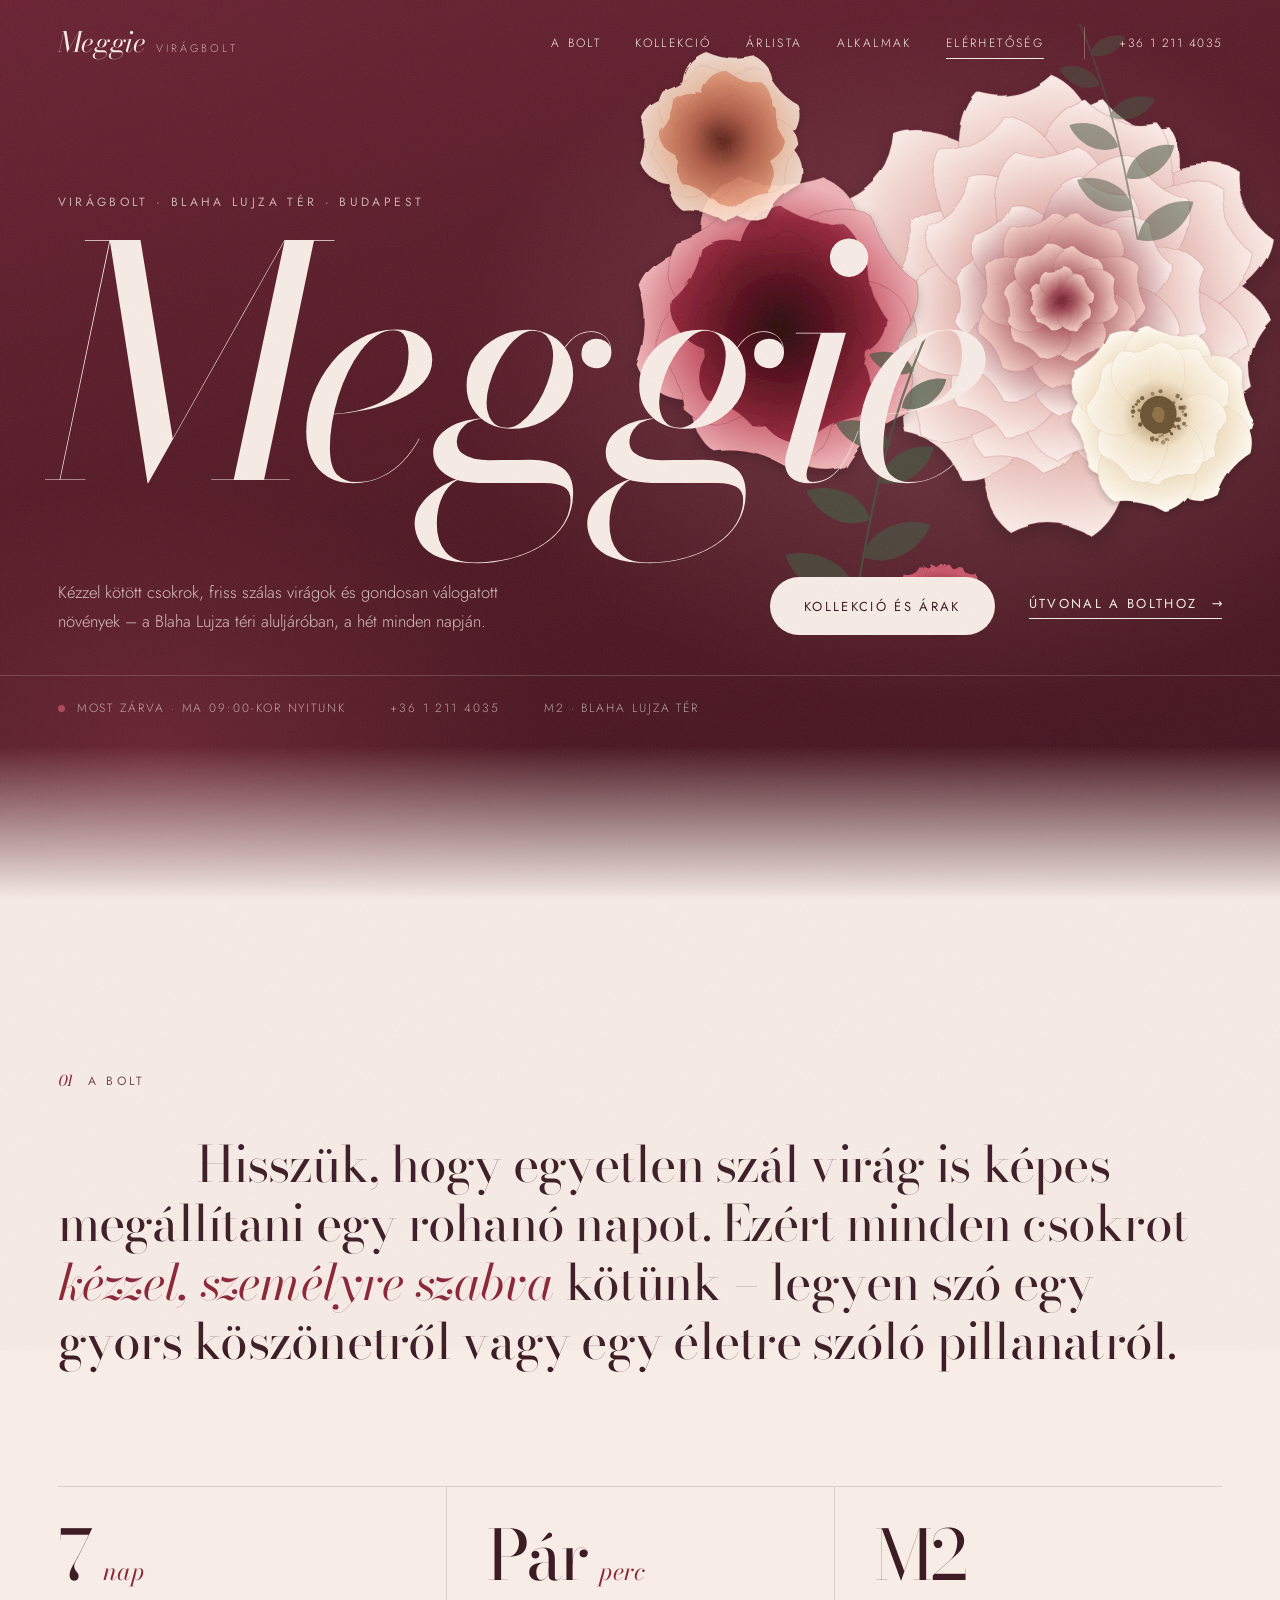
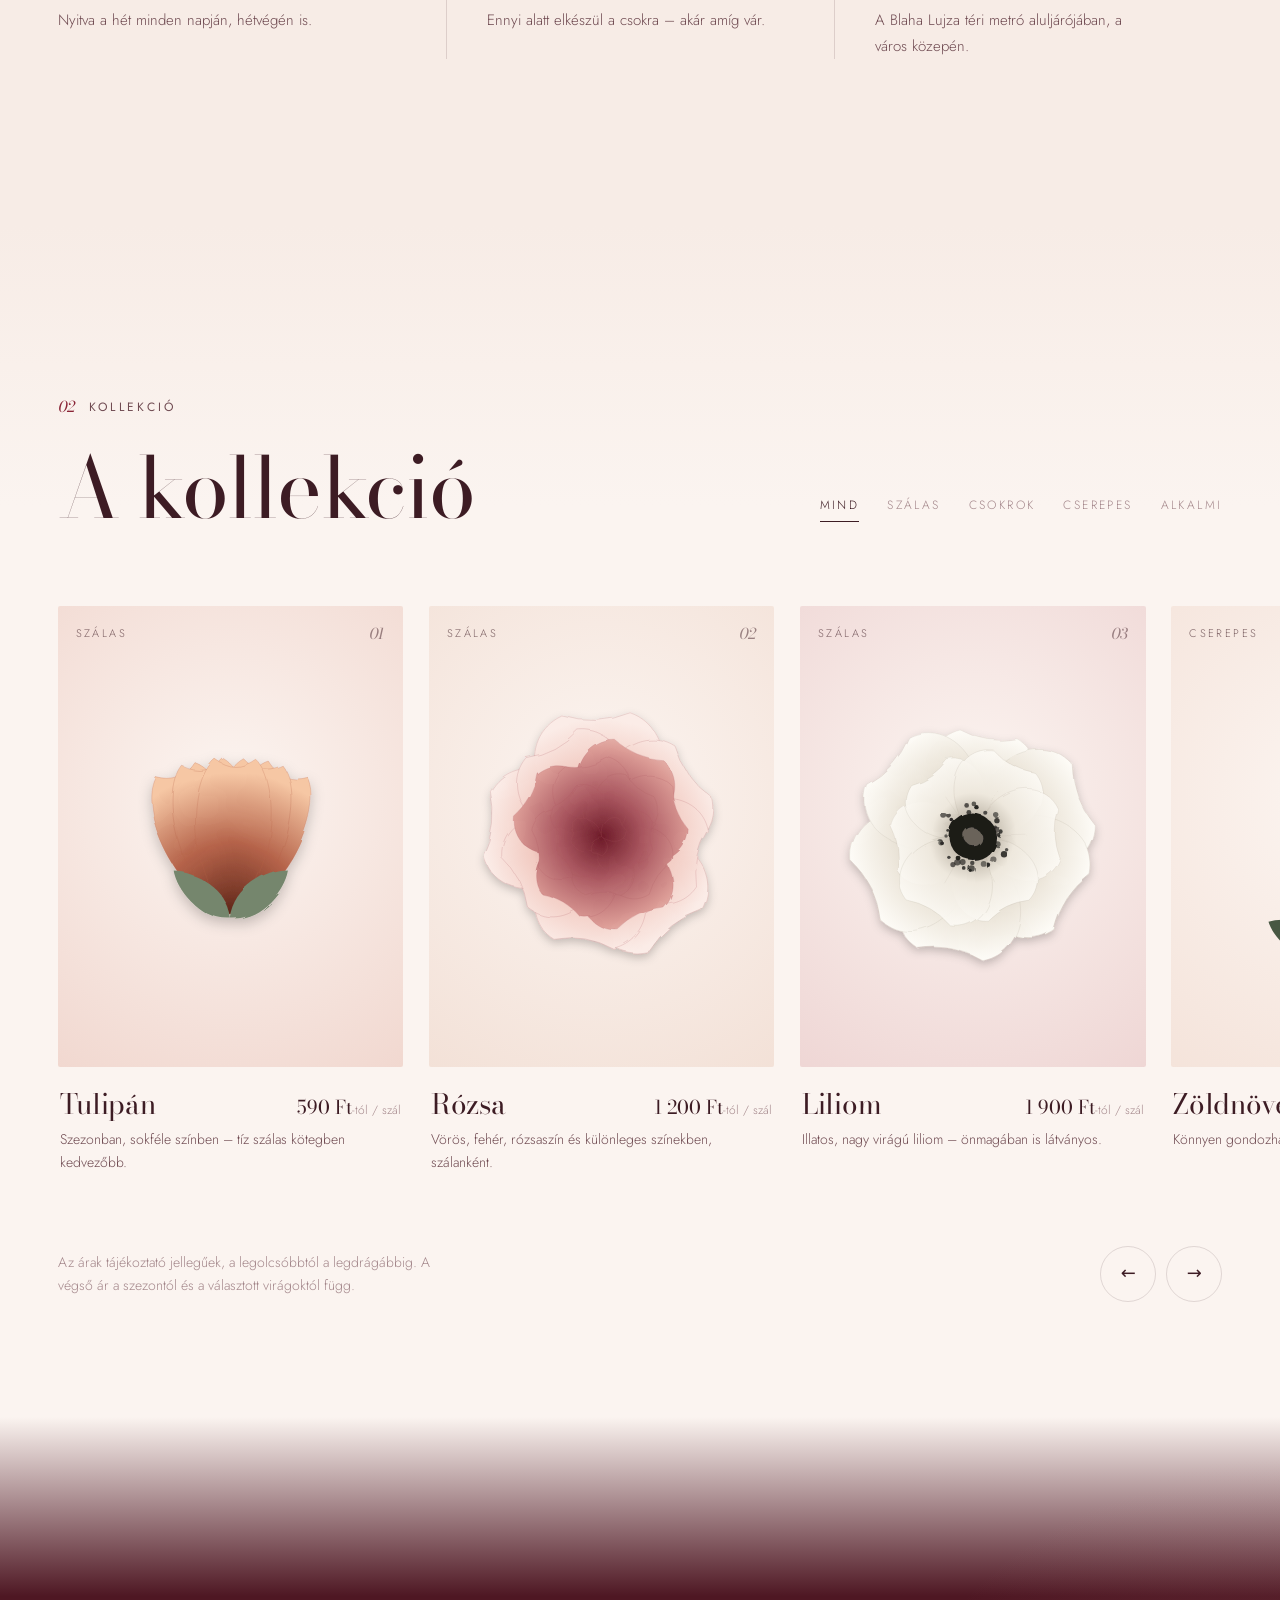
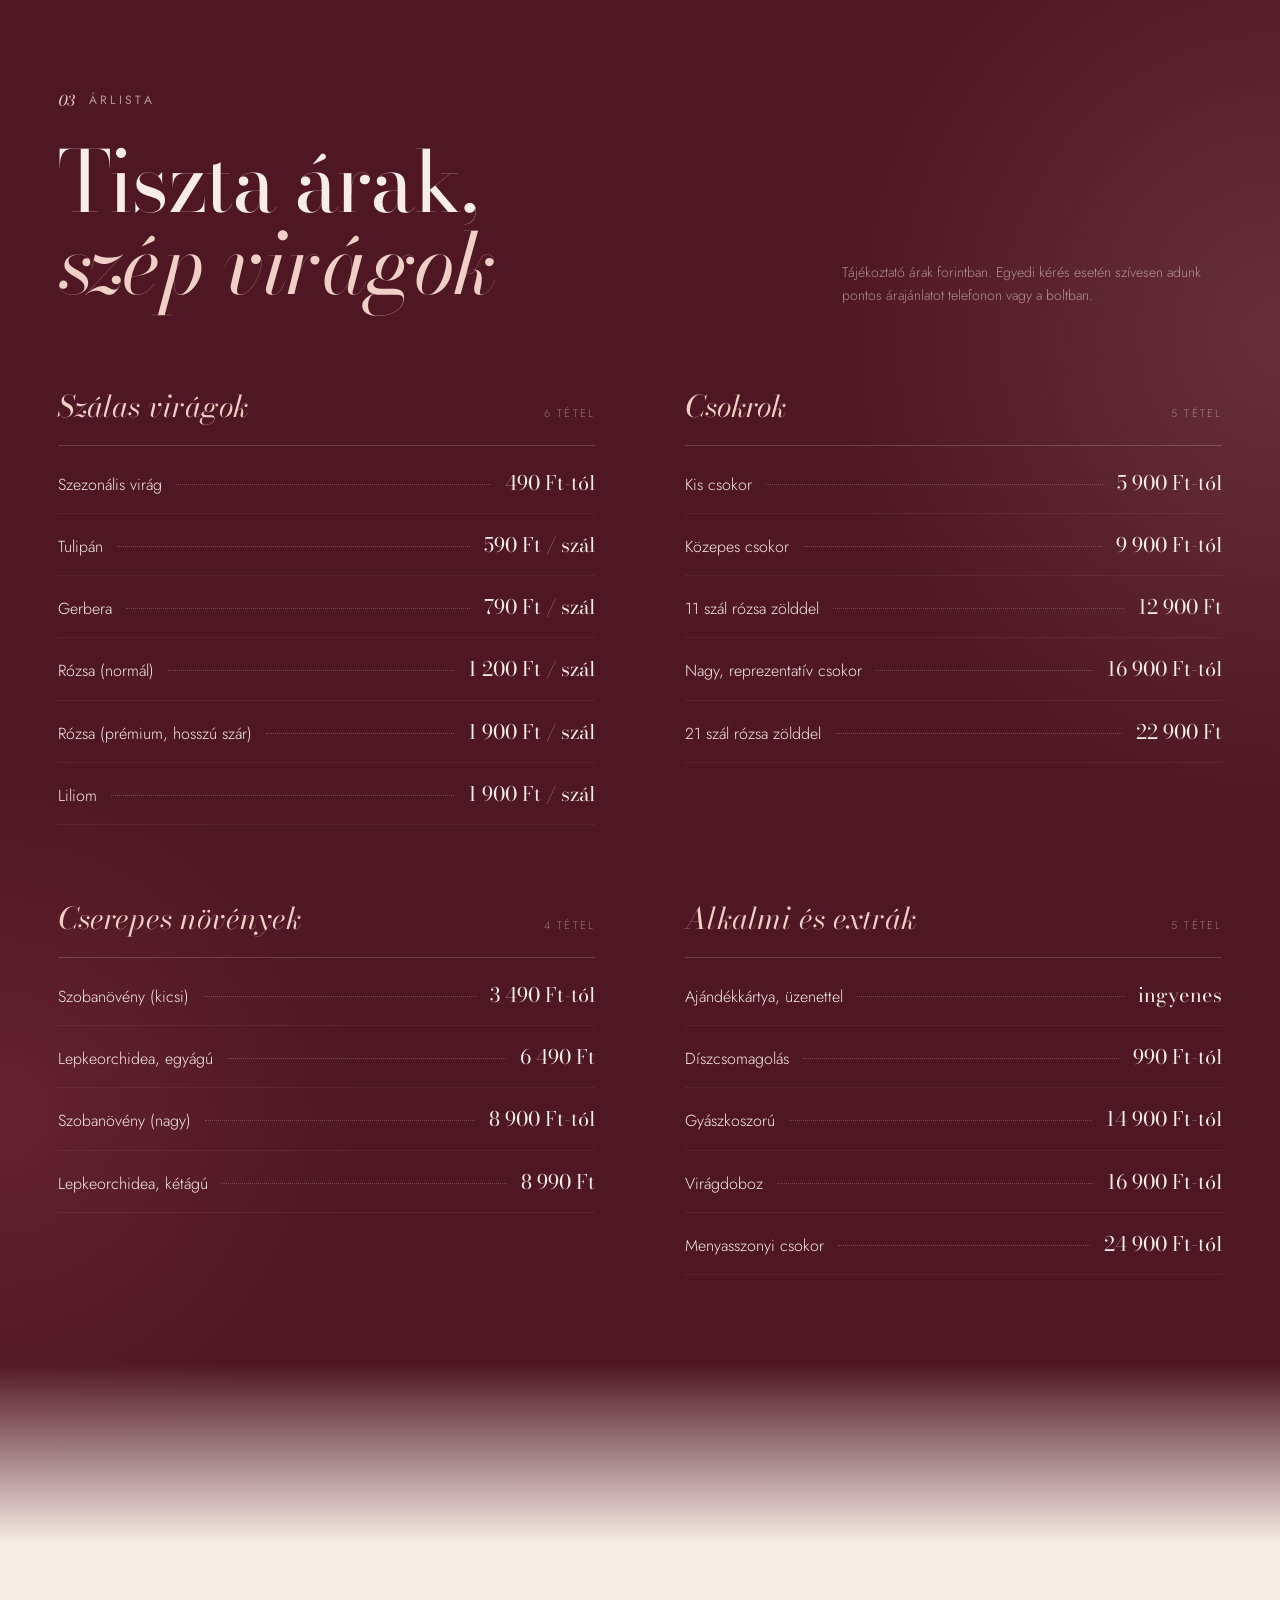
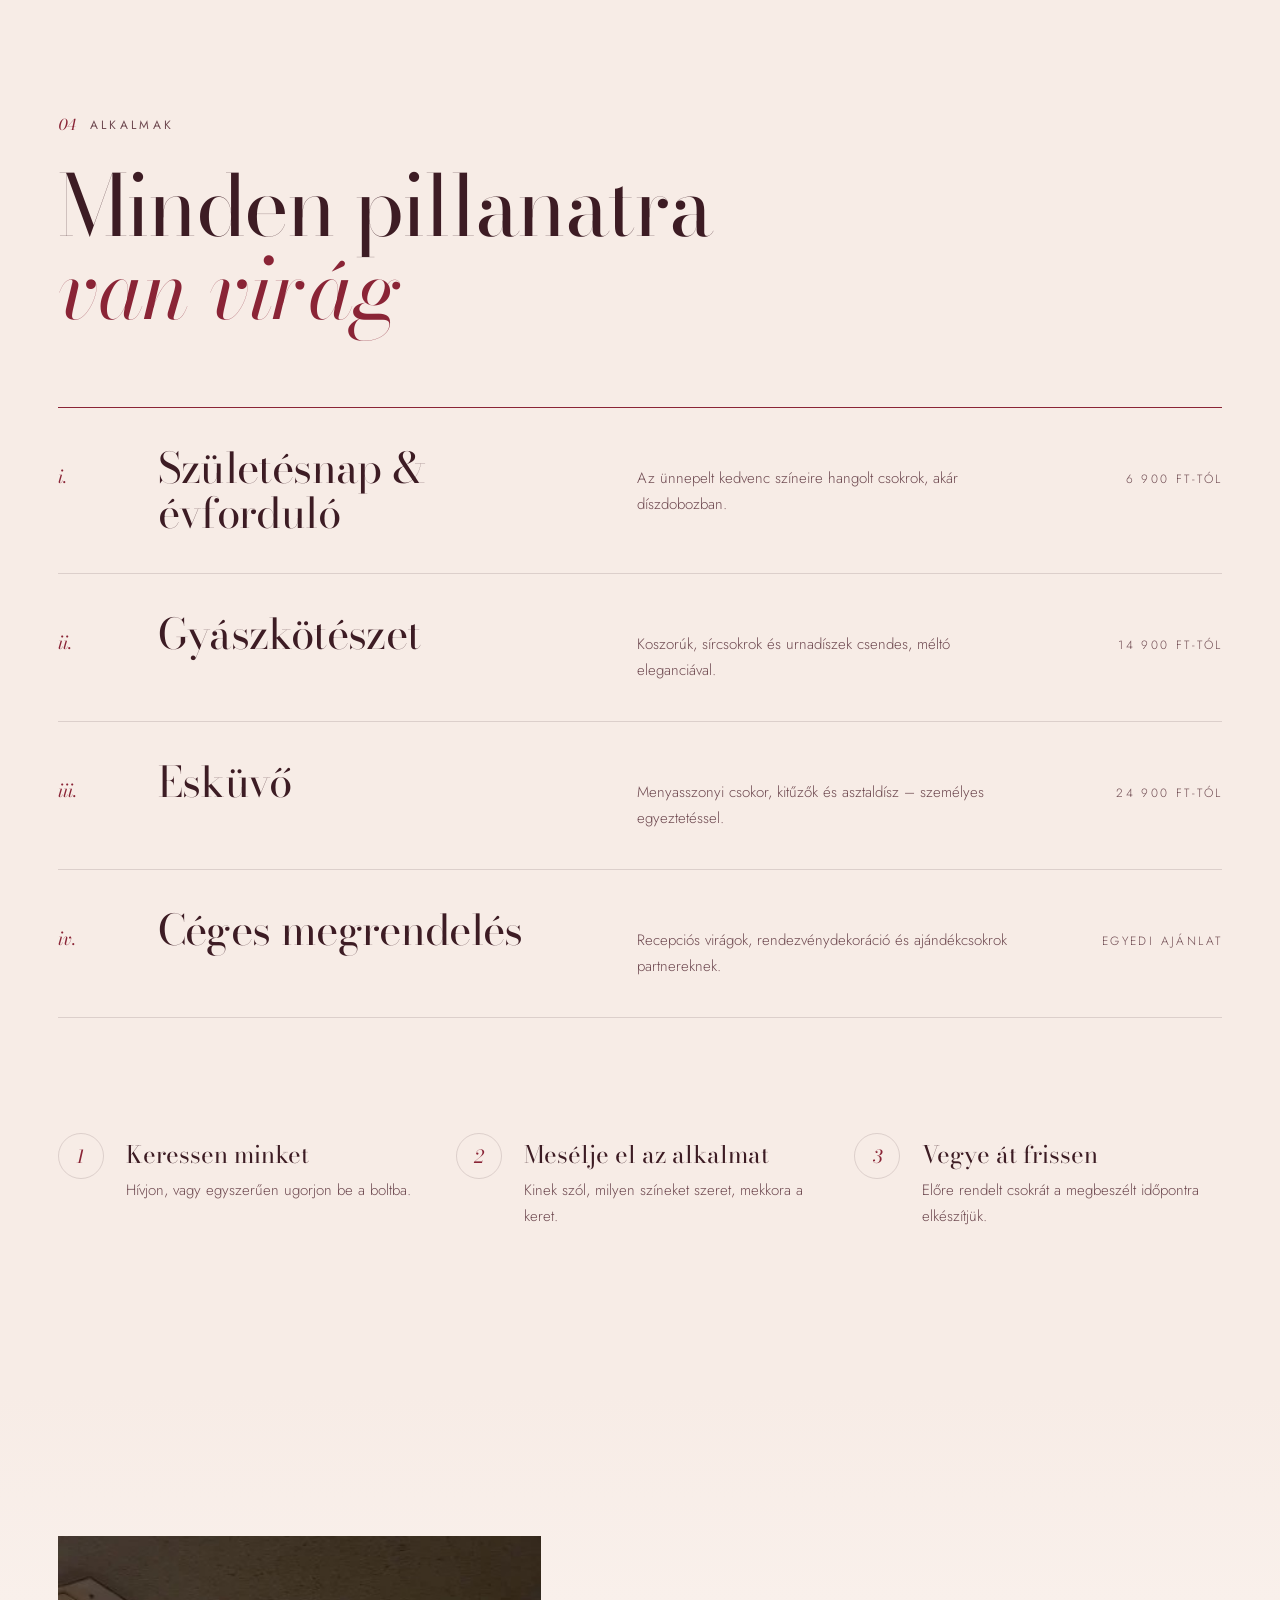
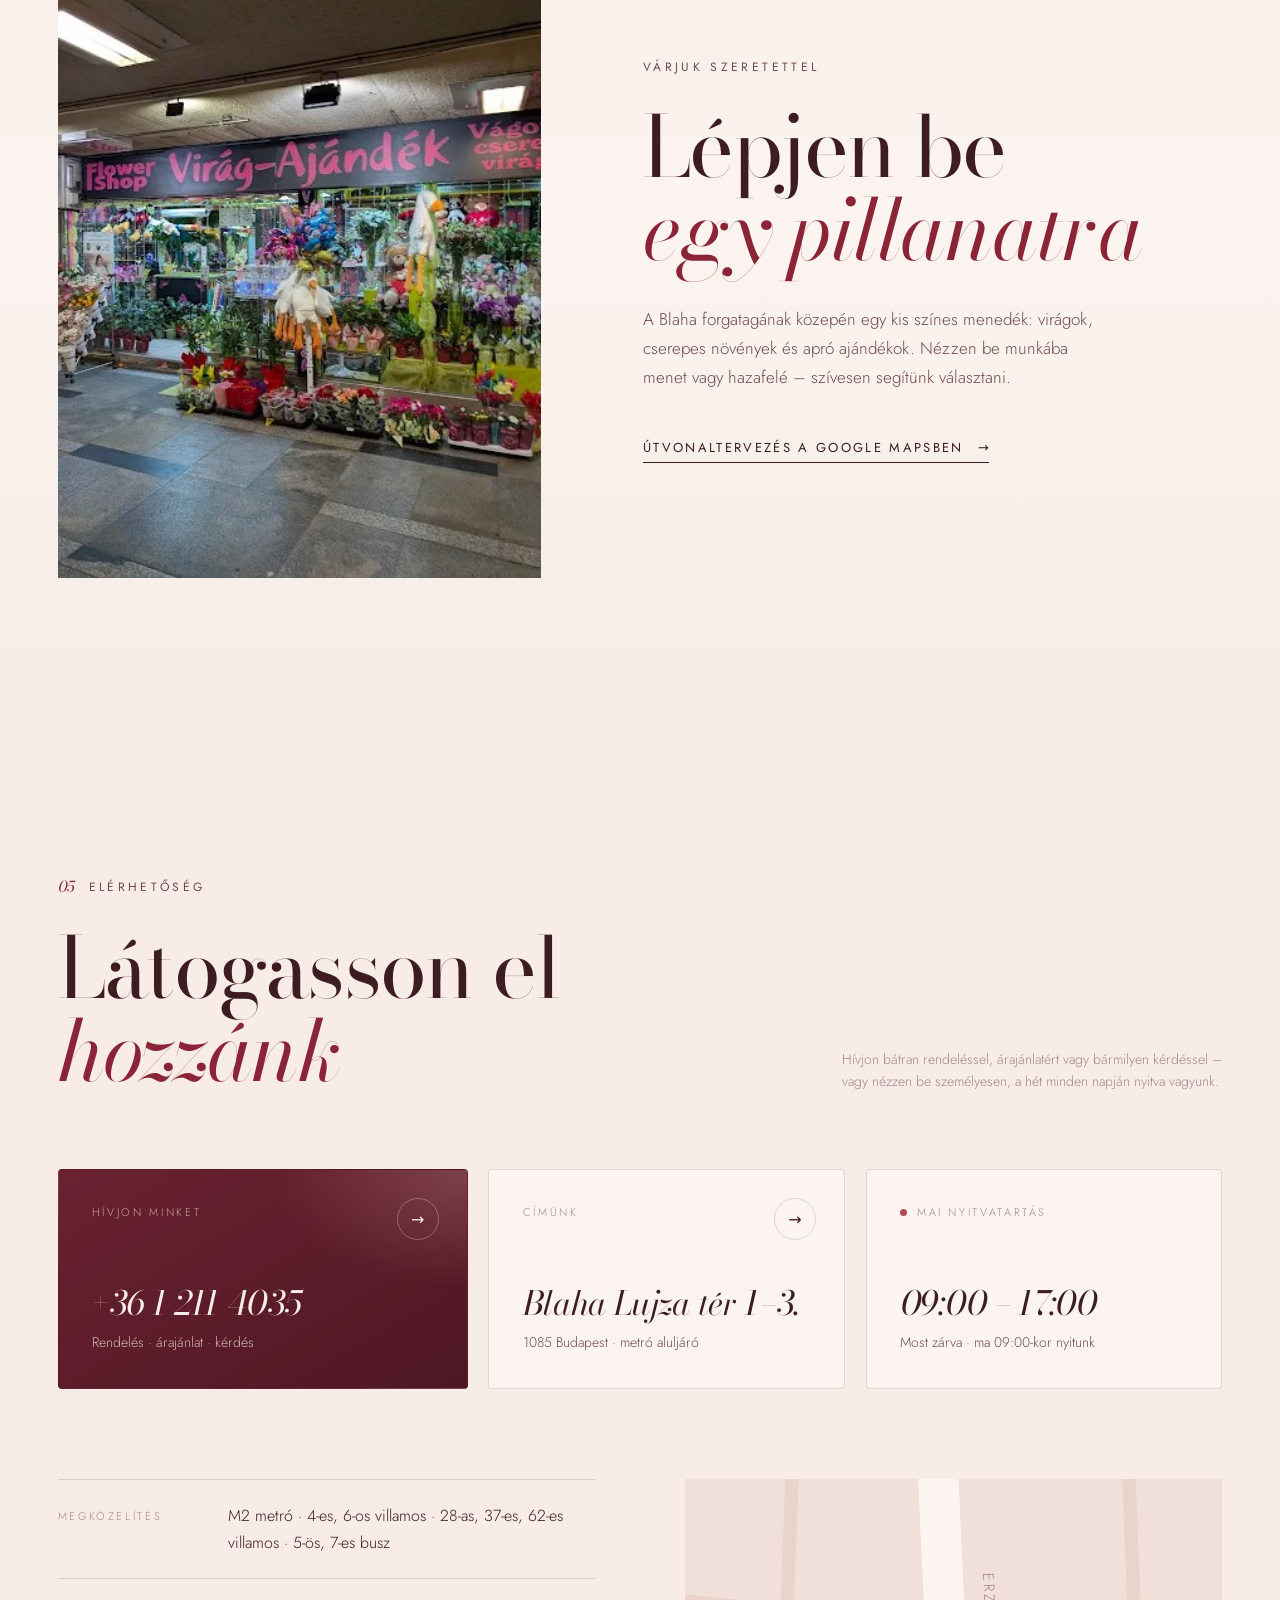
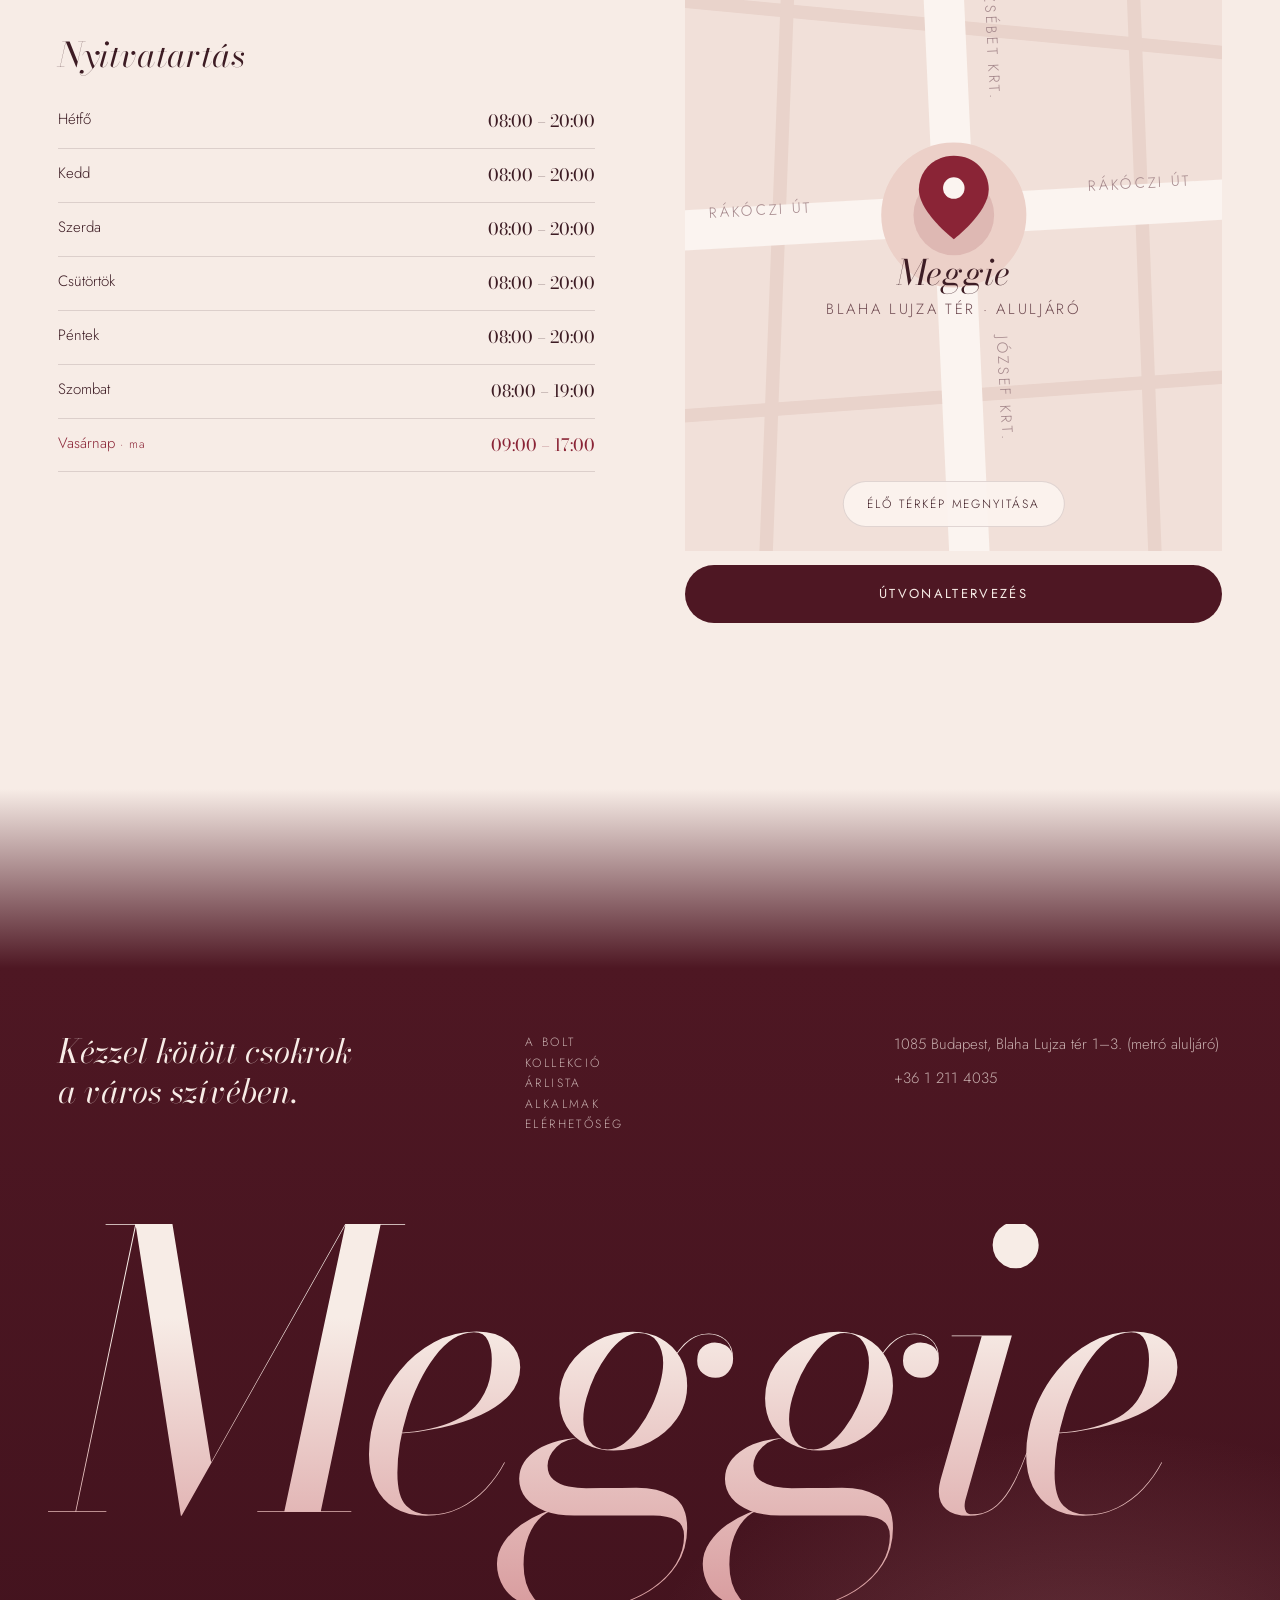
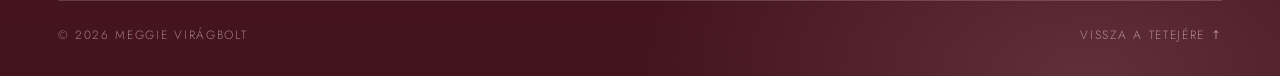
==== commit 0e61598a: "Mobil finomhangolás és hibajavítások - régi iPhone-okon (iOS 13) egy hiba miatt láthatatlan maradhat" ====
--- a/index.html
+++ b/index.html
@@ -152,18 +152,18 @@
           <h2 class="h2 reveal">A kollekció</h2>
         </div>
         <div class="head__side reveal">
-          <div class="tabs" role="tablist" aria-label="Kategóriák">
-            <button role="tab" aria-selected="true"  class="is-active" data-filter="all">Mind</button>
-            <button role="tab" aria-selected="false" data-filter="szalas">Szálas</button>
-            <button role="tab" aria-selected="false" data-filter="csokor">Csokrok</button>
-            <button role="tab" aria-selected="false" data-filter="noveny">Cserepes</button>
-            <button role="tab" aria-selected="false" data-filter="alkalmi">Alkalmi</button>
+          <div class="tabs" role="group" aria-label="Kategóriák">
+            <button aria-pressed="true"  class="is-active" data-filter="all">Mind</button>
+            <button aria-pressed="false" data-filter="szalas">Szálas</button>
+            <button aria-pressed="false" data-filter="csokor">Csokrok</button>
+            <button aria-pressed="false" data-filter="noveny">Cserepes</button>
+            <button aria-pressed="false" data-filter="alkalmi">Alkalmi</button>
           </div>
         </div>
       </div>
     </div>
 
-    <div class="rail" id="products" tabindex="0" aria-label="Termékek, a legolcsóbbtól a legdrágábbig"></div>
+    <div class="rail" id="products" role="region" tabindex="0" aria-label="Termékek, a legolcsóbbtól a legdrágábbig"></div>
 
     <div class="wrap rail__foot">
       <p class="swipe-hint" aria-hidden="true">Lapozzon oldalra →</p>
--- a/styles.css
+++ b/styles.css
@@ -31,7 +31,7 @@
 }
 
 *, *::before, *::after { box-sizing: border-box; }
-html { scroll-behavior: smooth; scroll-padding-top: 80px; -webkit-text-size-adjust: 100%; -webkit-tap-highlight-color: transparent; }
+html { scroll-behavior: smooth; scroll-padding-top: 96px; -webkit-text-size-adjust: 100%; -webkit-tap-highlight-color: transparent; }
 body {
   margin: 0;
   background: var(--ivory);
@@ -150,7 +150,8 @@
 .menu {
   position: fixed; inset: 0; z-index: 55; background: linear-gradient(170deg, var(--wine-2), var(--wine) 60%); color: var(--ivory);
   display: flex; flex-direction: column; justify-content: space-between;
-  padding: 110px var(--gutter) 36px;
+  padding: calc(110px + env(safe-area-inset-top)) max(var(--gutter), env(safe-area-inset-right)) calc(36px + env(safe-area-inset-bottom)) max(var(--gutter), env(safe-area-inset-left));
+  overflow-y: auto; overscroll-behavior: contain; gap: 40px;
   animation: menuIn .7s var(--ease);
 }
 .menu[hidden] { display: none; }
@@ -199,7 +200,7 @@
   border-top: 1px solid var(--line-light);
 }
 .hero__meta li { display: inline-flex; align-items: center; gap: 12px; }
-.hero__meta a:hover { color: var(--ivory); }
+.hero__meta a { padding: 12px 0; margin: -12px 0; }
 
 .hero__bouquet { position: absolute; inset: 0; z-index: 1; pointer-events: none; }
 .bloom-slot { position: absolute; will-change: transform; }
@@ -250,7 +251,6 @@
   position: relative; transition: color .4s;
 }
 .tabs button::after { content: ""; position: absolute; left: 0; right: 0; bottom: 8px; height: 1px; background: var(--ink); transform: scaleX(0); transition: transform .6s var(--ease); }
-.tabs button:hover { color: var(--ink); }
 .tabs button.is-active { color: var(--ink); }
 .tabs button.is-active::after { transform: scaleX(1); }
 
@@ -263,7 +263,7 @@
   scrollbar-width: none; cursor: grab; outline: none;
 }
 .rail::-webkit-scrollbar { display: none; }
-.rail.is-drag { cursor: grabbing; scroll-snap-type: none; }
+.rail.is-drag { cursor: grabbing; scroll-snap-type: none; user-select: none; -webkit-user-select: none; }
 .rail.is-drag .card { pointer-events: none; }
 .card { scroll-snap-align: start; animation: cardIn .9s var(--ease) both; }
 @keyframes cardIn { from { opacity: 0; transform: translateY(24px); } }
@@ -426,10 +426,9 @@
 .footer__top { display: grid; grid-template-columns: 1.3fr 1fr 1fr; gap: 40px; align-items: start; }
 .footer__tag { font: italic 400 clamp(26px, 2.6vw, 38px)/1.2 var(--serif); }
 .footer__links { display: grid; gap: 0; font-size: 12px; letter-spacing: .2em; text-transform: uppercase; color: rgba(251, 238, 232, .7); }
-.footer__links a:hover, .footer__contact a:hover { color: var(--blush); }
 .footer__contact { display: grid; gap: 8px; font-size: 15px; color: rgba(251, 238, 232, .7); }
 .footer__word {
-  font: italic 400 clamp(120px, 30vw, 470px)/.78 var(--serif); letter-spacing: -.05em;
+  font: italic 400 clamp(80px, 30vw, 470px)/.78 var(--serif); letter-spacing: -.05em;
   color: var(--ivory); margin: clamp(50px, 7vw, 100px) 0 0 -.04em; padding: 0 .04em .2em; white-space: nowrap;
   background: linear-gradient(180deg, var(--ivory) 25%, var(--rose));
   -webkit-background-clip: text; background-clip: text; -webkit-text-fill-color: transparent;
@@ -439,7 +438,6 @@
   padding: 24px 0 30px; border-top: 1px solid var(--line-light);
   font-size: 12px; letter-spacing: .14em; text-transform: uppercase; color: rgba(251, 238, 232, .5);
 }
-.footer__bottom a:hover { color: var(--ivory); }
 
 /* ---------- Reszponzív ---------- */
 @media (max-width: 1100px) {
@@ -498,7 +496,17 @@
   a.ccard:hover .ccard__go { transform: rotate(-45deg); background: var(--cherry); color: var(--ivory); border-color: var(--cherry); }
   a.ccard--wine:hover .ccard__go { background: var(--ivory); color: var(--wine); border-color: var(--ivory); }
   .mapbox__load:hover { background: var(--wine); color: var(--ivory); }
-}
+  .tabs button:hover { color: var(--ink); }
+  .hero__meta a:hover, .footer__bottom a:hover { color: var(--ivory); }
+  .footer__links a:hover, .footer__contact a:hover { color: var(--blush); }
+}
+/* Érintésre azonnali visszajelzés (a kék villanás helyett) */
+.ccard, .actionbar__btn, .circle, .mapbox__load, .tabs button, .menu__links a, .link-arrow { -webkit-touch-callout: none; }
+a.ccard:active { transform: scale(.985); }
+.actionbar__btn:active, .circle:active, .mapbox__load:active { opacity: .75; transform: scale(.97); }
+.actionbar__btn, .circle, .mapbox__load { transition: opacity .2s, transform .2s, background .4s, color .4s; }
+.mapbox__load:active { transform: translateX(-50%) scale(.97); }
+.tabs button:active, .menu__links a:active, .link-arrow:active { opacity: .6; }
 .btn:active::before { transform: none; }
 .btn--light:active { color: var(--ivory); }
 
@@ -539,18 +547,20 @@
 }
 
 @media (max-width: 640px) {
-  .hero .b1 { width: 88vw; right: -26vw; top: calc(70px + 2vh); }
-  .hero .b2 { width: 46vw; right: 44vw; top: calc(70px + 6vh); }
-  .hero .b3 { width: 30vw; right: -4vw; top: calc(70px + 30vh); }
-  .hero .b4 { width: 22vw; right: 70vw; top: calc(70px + 26vh); }
-  .hero .b6 { width: 36vw; right: 30vw; top: calc(70px + 22vh); }
-  .hero__inner { padding-top: calc(70px + 42vh); padding-bottom: 28px; }
+  /* A virágok mérete a képernyő magasságához is igazodik, hogy mindig a szöveg fölött érjenek véget */
+  .hero { --top: calc(70px + env(safe-area-inset-top)); --text: calc(var(--top) + 42vh); }
+  .hero .b1 { width: min(88vw, calc(42vh - 14px)); right: -24vw; top: var(--top); }
+  .hero .b2 { width: min(46vw, 22vh); right: 44vw; top: calc(var(--top) + 5vh); }
+  .hero .b3 { width: min(30vw, 16vh); right: -2vw; top: calc(var(--text) - min(30vw, 16vh) - 16px); }
+  .hero .b4 { width: min(22vw, 12vh); right: 70vw; top: calc(var(--top) + 26vh); }
+  .hero .b6 { width: min(36vw, 17vh); right: 30vw; top: calc(var(--top) + 21vh); }
+  .hero__inner { padding-top: var(--text); padding-bottom: 28px; }
   .hero__title { margin-top: 14px; font-size: 27vw; }
   .hero__meta { padding-bottom: 20px; }
   .hero__actions { width: 100%; }
   .hero__actions .btn { flex: 1 1 auto; }
   .ccard { min-height: 0; padding: 24px 22px; }
-  .ccard__main { margin-top: 18px; font-size: clamp(26px, 8vw, 34px); }
+  .ccard__main { margin-top: 18px; font-size: clamp(26px, 8vw, 34px); white-space: normal; }
   .ccard__go { width: 38px; height: 38px; }
   .statement { font-size: clamp(26px, 7.4vw, 36px); }
   .h2 { font-size: clamp(40px, 12vw, 64px); }
@@ -560,9 +570,20 @@
   .mapbox__load { bottom: 16px; }
   .menu__links a { font-size: clamp(32px, 10vw, 44px); }
 }
+/* Fekvő telefon */
 @media (max-height: 560px) and (orientation: landscape) {
-  .hero__inner { padding-top: 110px; }
-  .hero .bloom-slot { opacity: .55; }
+  .hero__inner { padding-top: 96px; }
+  .hero .b1 { width: 46vh; right: 2vw; top: 60px; }
+  .hero .b2 { width: 30vh; right: 24vw; top: 70px; }
+  .hero .b3 { width: 24vh; right: 14vw; top: 55vh; }
+  .hero .b4 { width: 18vh; right: 38vw; top: 40px; }
+  .hero .b6 { width: 26vh; right: 30vw; top: 45vh; }
+  .hero__title { font-size: clamp(80px, 26vh, 200px); }
+  .menu { padding-top: calc(80px + env(safe-area-inset-top)); }
+  .menu__links a { font-size: 28px; padding: 2px 0; }
+  .actionbar { padding-top: 6px; padding-bottom: calc(6px + env(safe-area-inset-bottom)); }
+  .actionbar__btn { height: 42px; }
+  body { padding-bottom: calc(56px + env(safe-area-inset-bottom)); }
 }
 
 
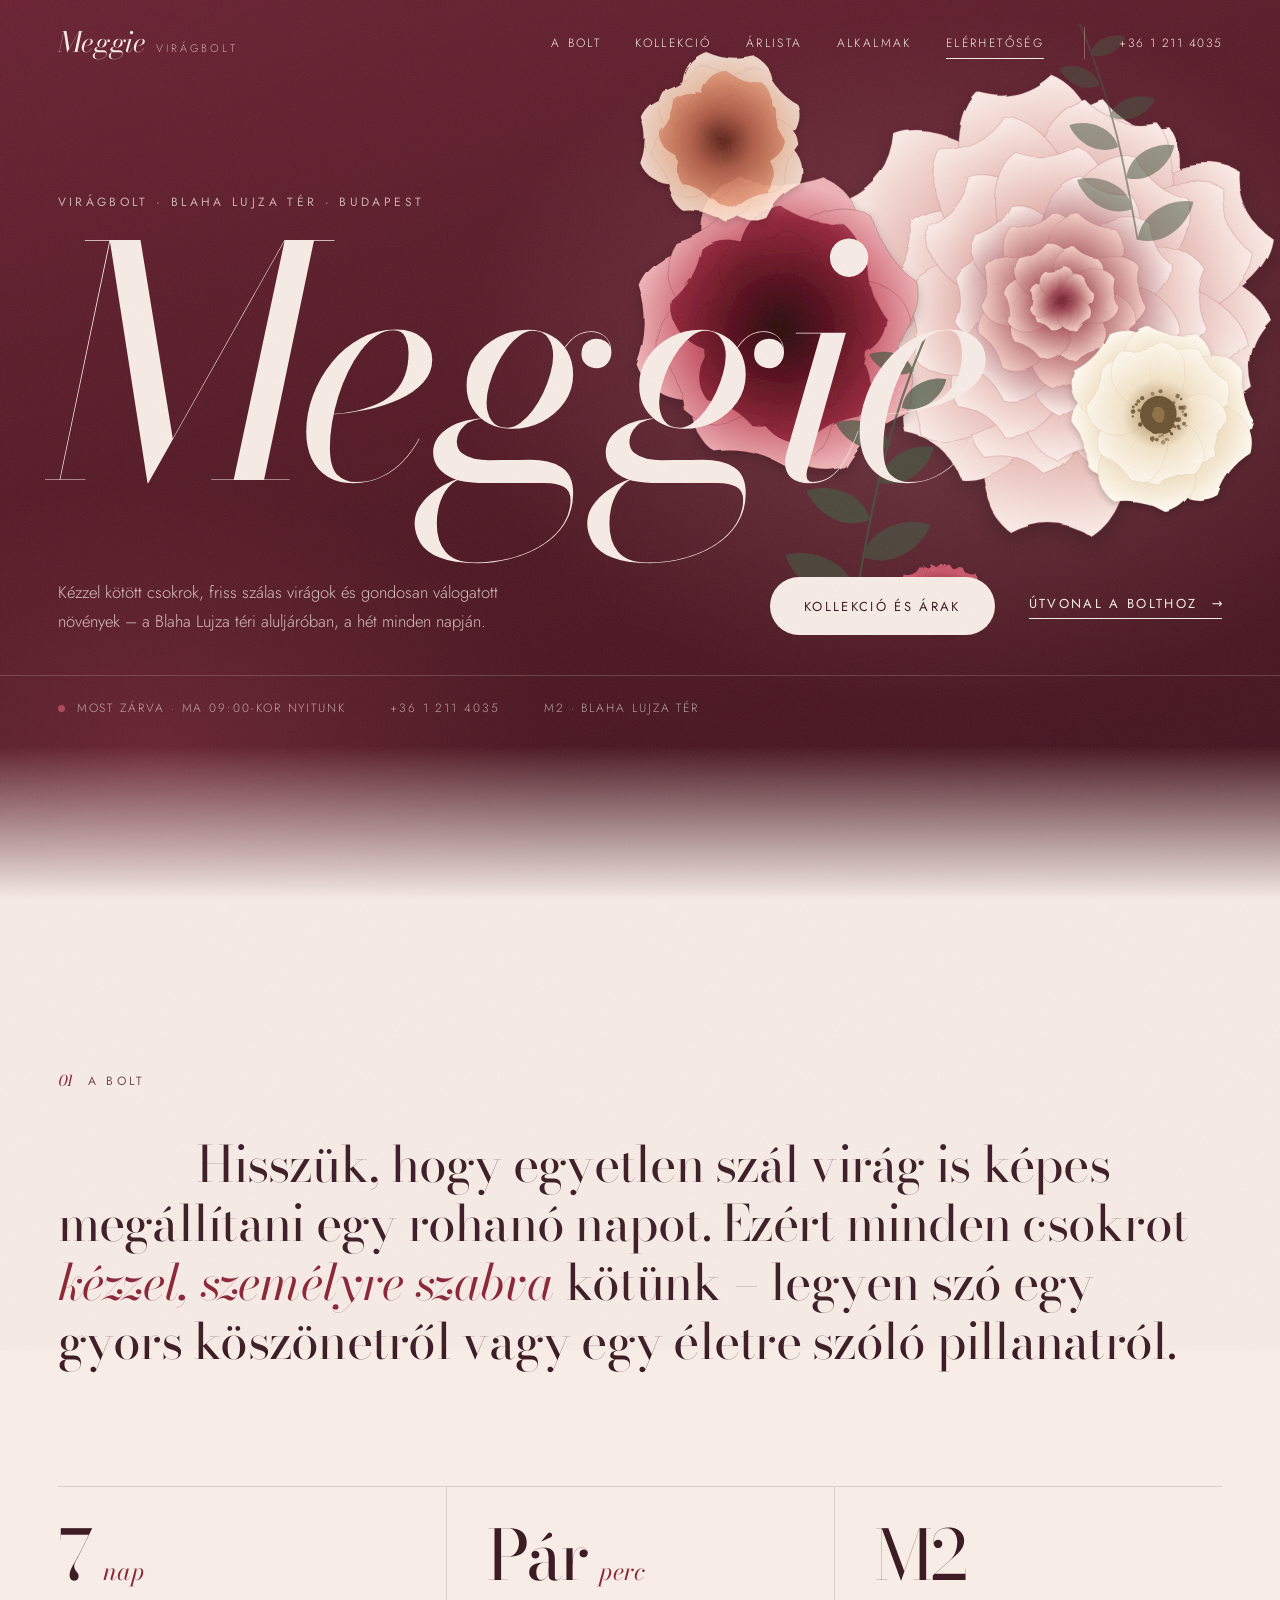
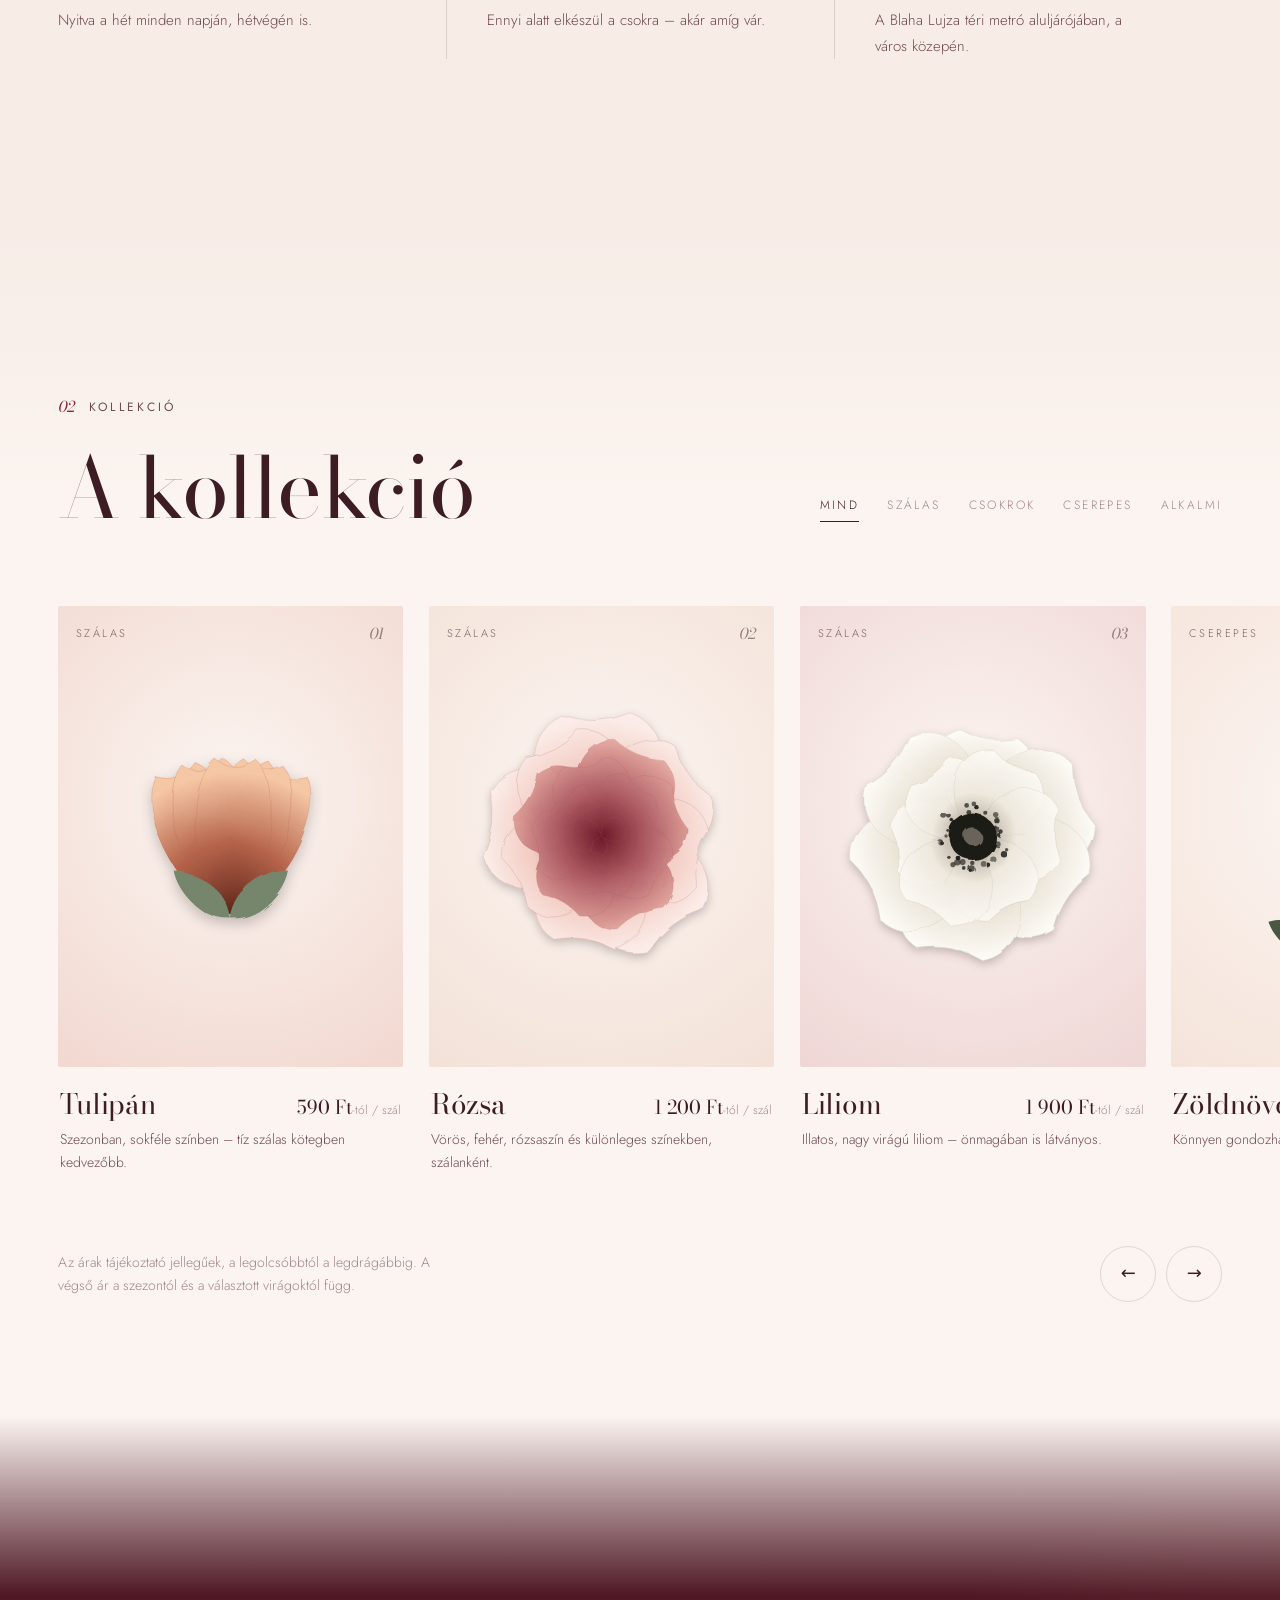
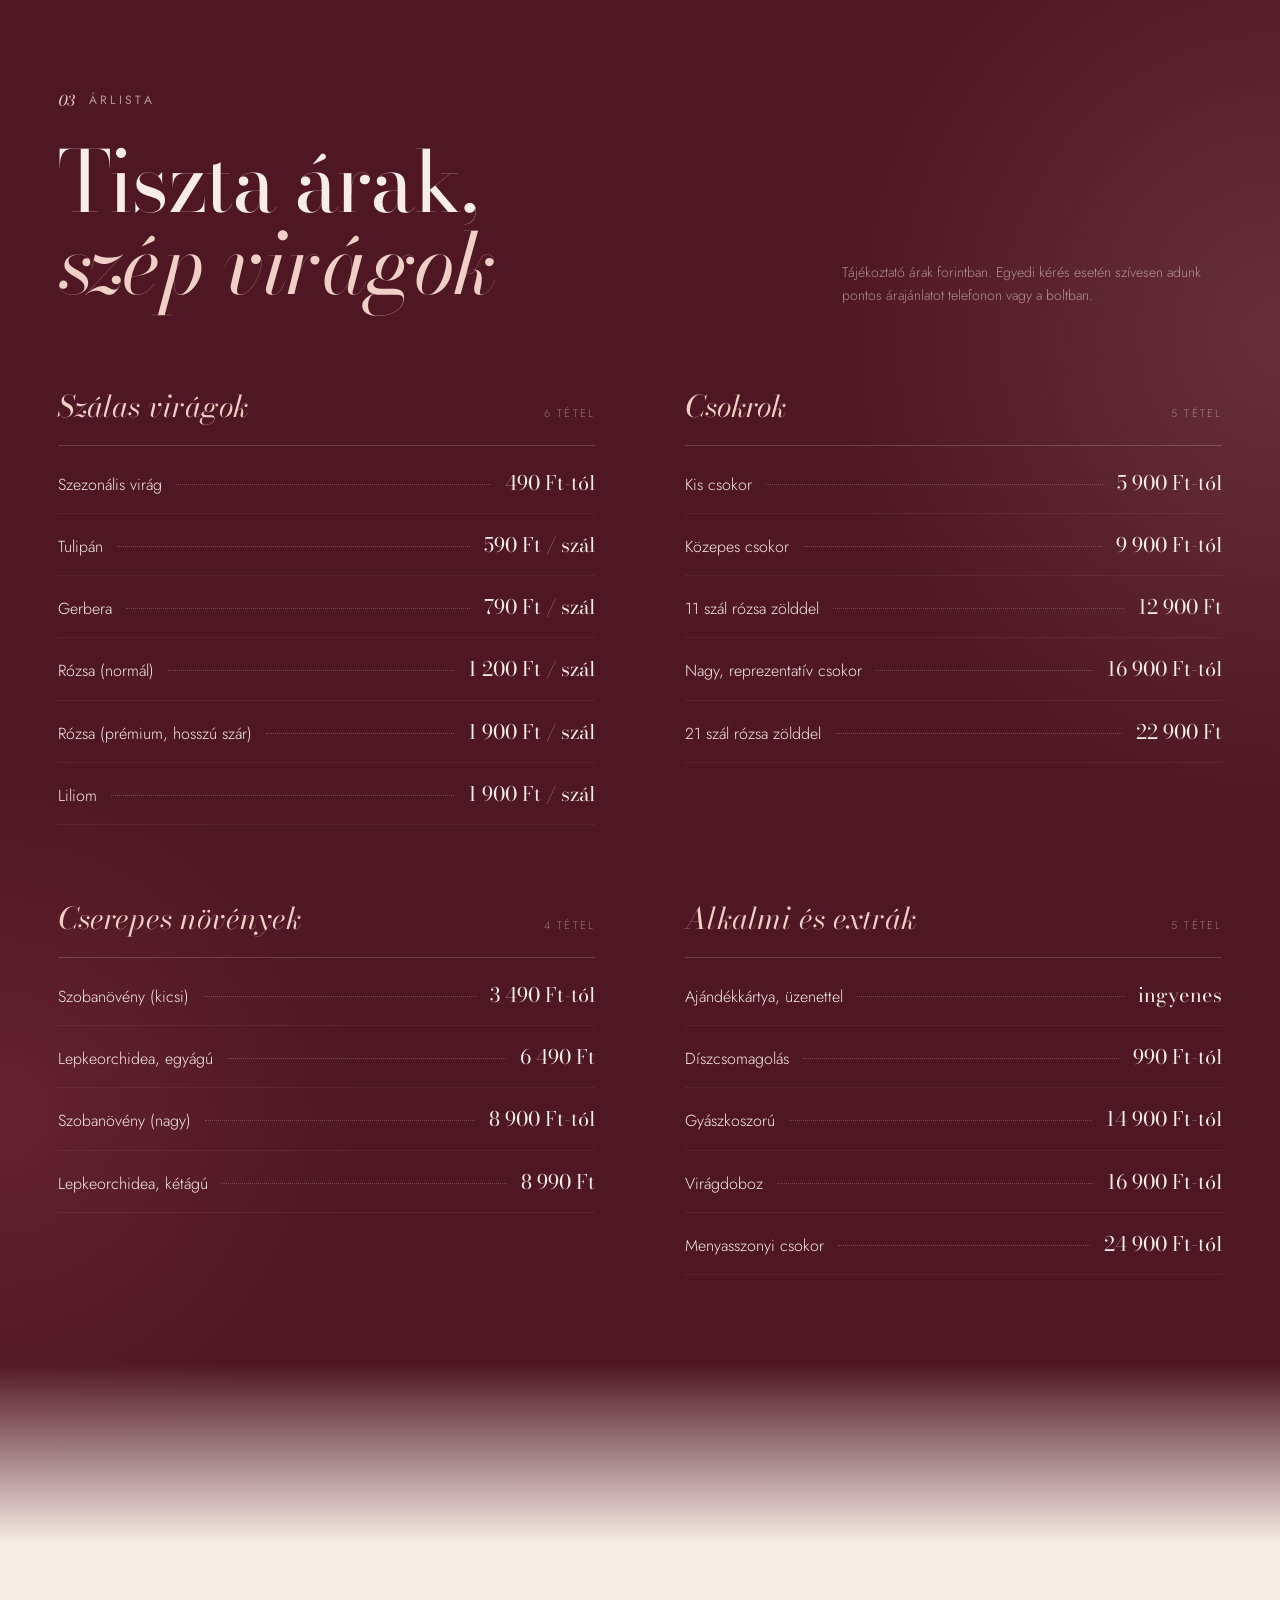
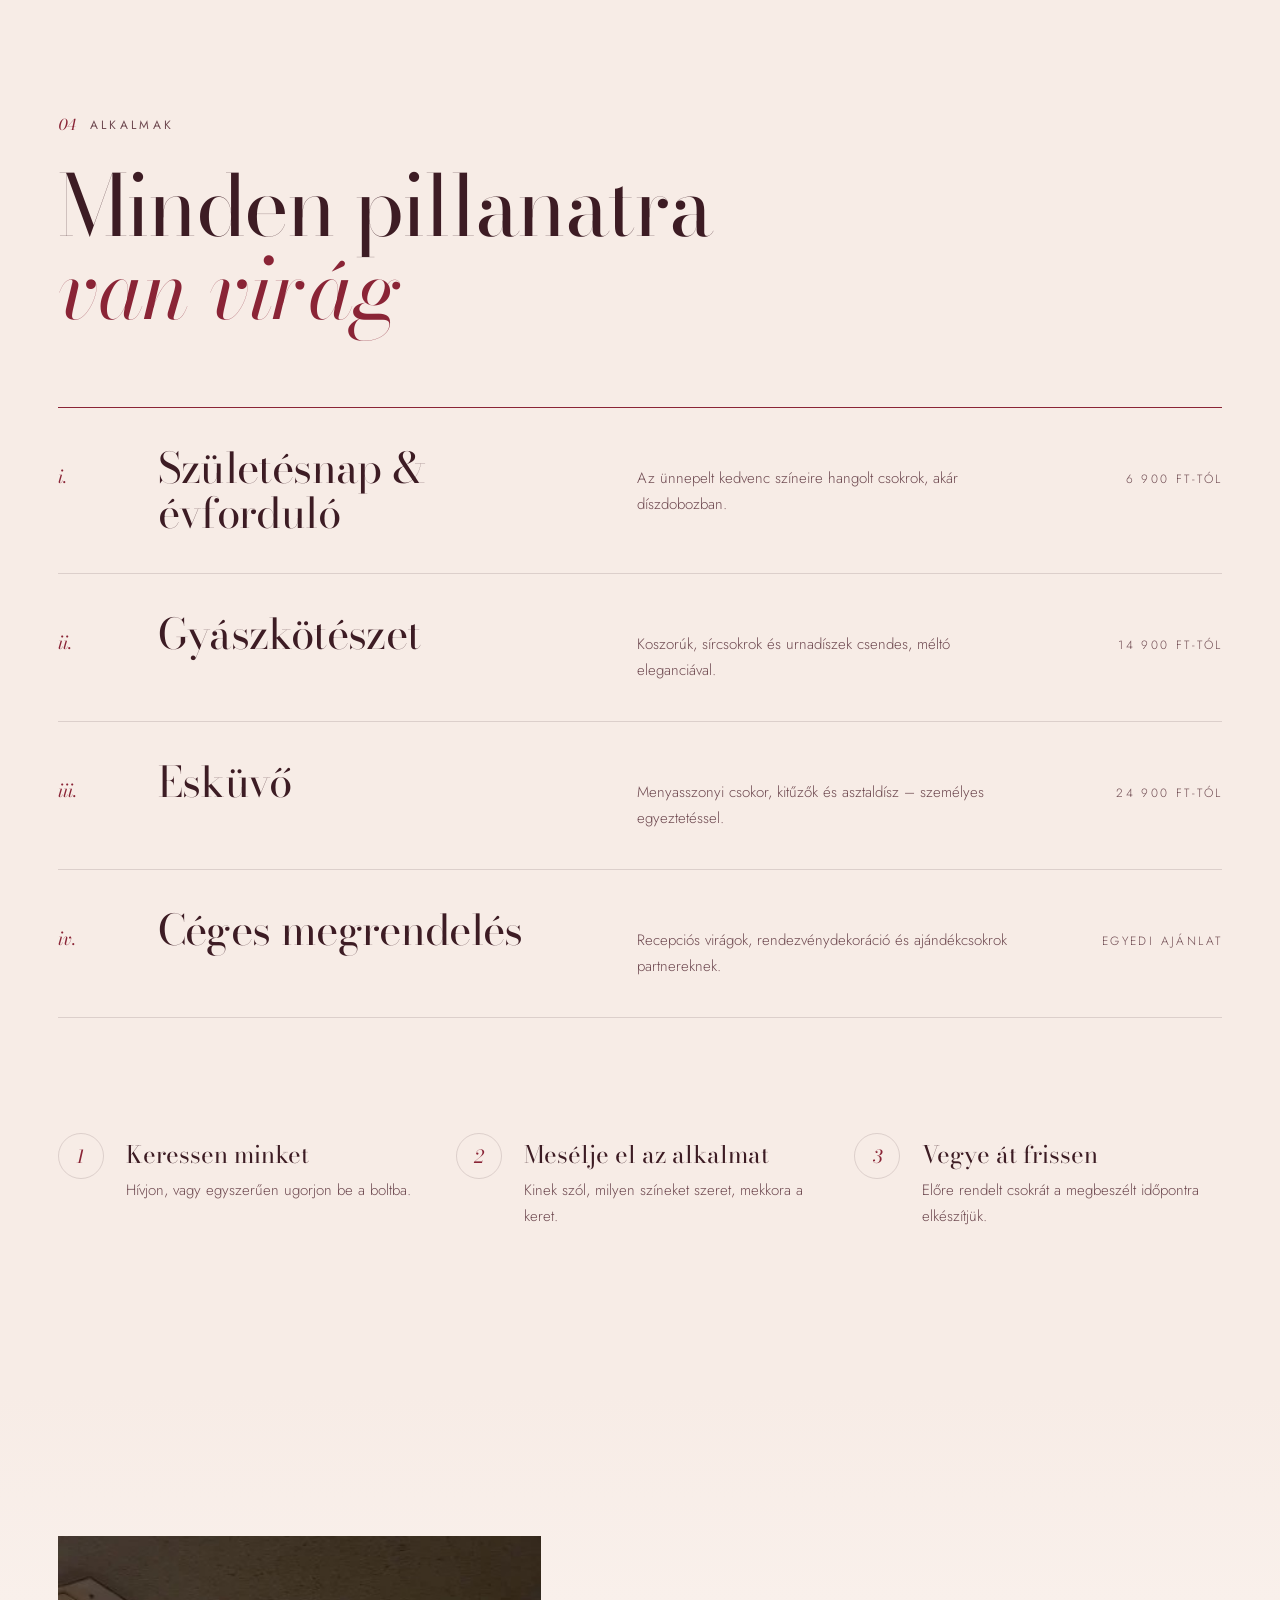
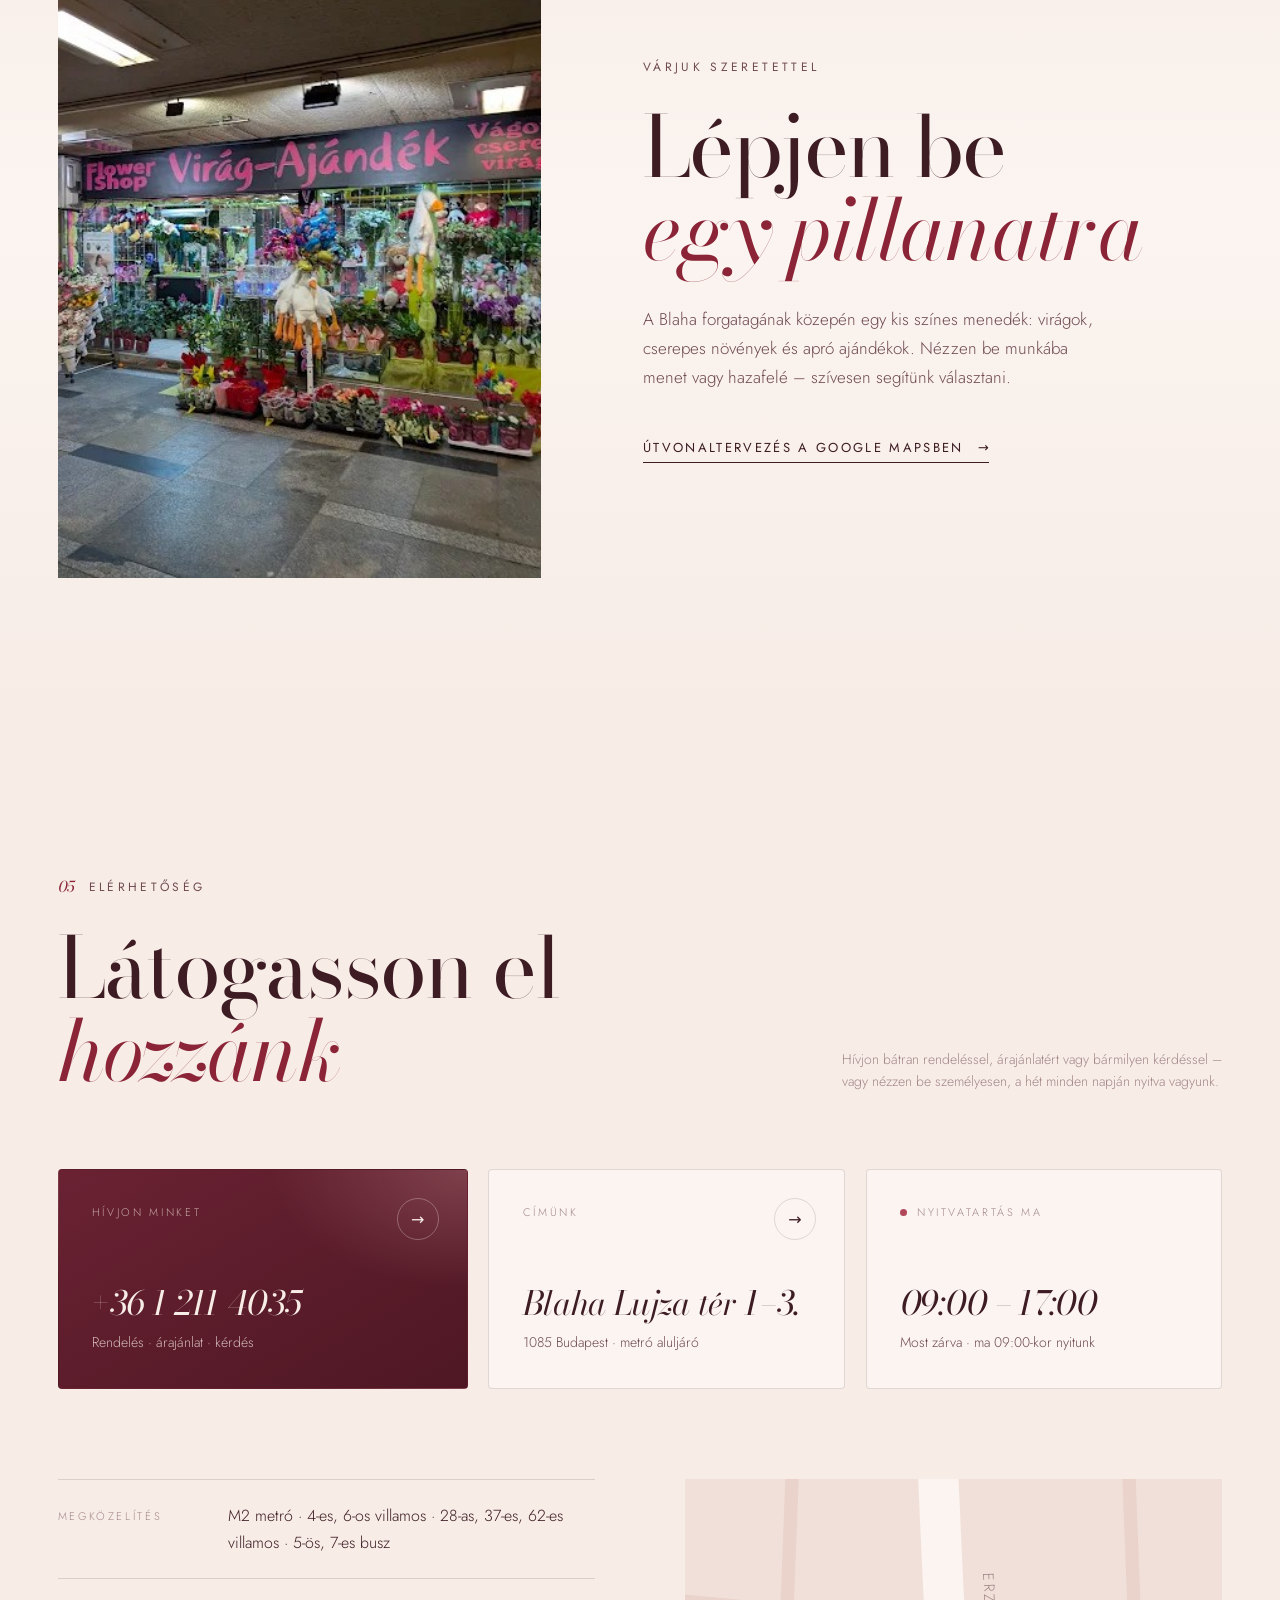
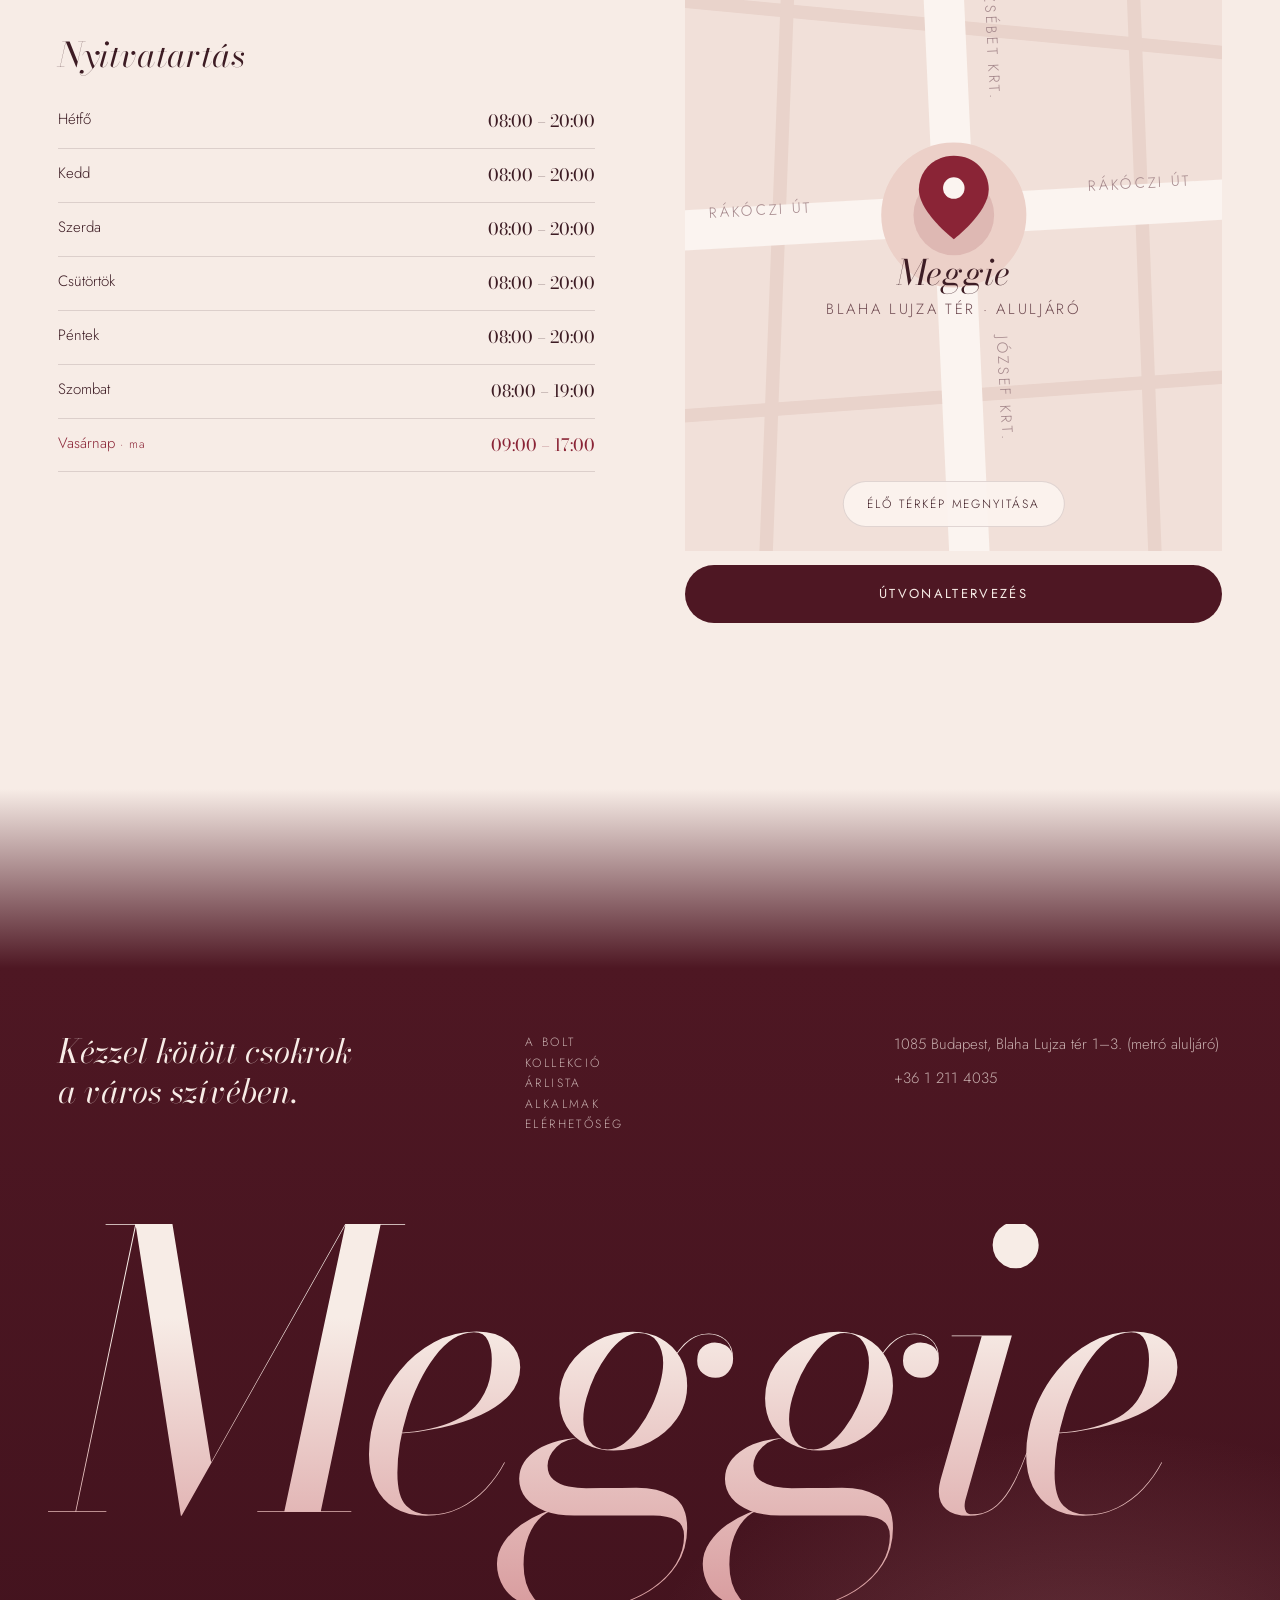
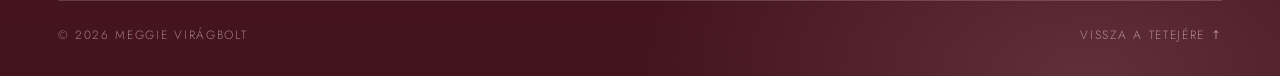
==== commit 52870ba0: "Javítás: Vissza a tetejére gomb és nyitvatartás JavaScript nélkül - a #top horgony a rögzített fejlé" ====
--- a/index.html
+++ b/index.html
@@ -49,7 +49,7 @@
 <div class="grain" aria-hidden="true"></div>
 
 <!-- ============ FEJLÉC ============ -->
-<header class="nav" id="top">
+<header class="nav">
   <div class="nav__inner">
     <a class="brand" href="#top" aria-label="Meggie Virágbolt – vissza a tetejére">
       <span class="brand__name">Meggie</span>
@@ -62,7 +62,7 @@
       <a href="#alkalmak">Alkalmak</a>
       <a href="#elerhetoseg">Elérhetőség</a>
     </nav>
-    <a class="nav__phone" data-phone-link data-phone-text href="#elerhetoseg">Elérhetőség</a>
+    <a class="nav__phone" data-phone-link data-phone-text href="tel:+3612114035">+36 1 211 4035</a>
     <button class="nav__toggle" aria-expanded="false" aria-controls="menu" aria-label="Menü megnyitása">
       <span></span><span></span>
     </button>
@@ -78,23 +78,23 @@
     <a href="#elerhetoseg"><small>05</small>Elérhetőség</a>
   </nav>
   <div class="menu__foot">
-    <a data-phone-link data-phone-text href="#elerhetoseg"></a>
-    <span data-open-text></span>
+    <a data-phone-link data-phone-text href="tel:+3612114035">+36 1 211 4035</a>
+    <span data-open-text>Nyitva a hét minden napján</span>
   </div>
 </div>
 
-<main>
+<main id="top">
 
   <!-- ============ HERO ============ -->
   <section class="hero" aria-labelledby="hero-title">
     <div class="hero__bouquet" aria-hidden="true">
-      <div class="bloom-slot b1" data-bloom="peony"   data-palette="blush"  data-seed="11"></div>
-      <div class="bloom-slot b2" data-bloom="rose"    data-palette="cherry" data-seed="4"></div>
-      <div class="bloom-slot b3" data-bloom="anemone" data-palette="cream"  data-seed="7"></div>
-      <div class="bloom-slot b4" data-bloom="rose"    data-palette="apricot" data-seed="21"></div>
-      <div class="bloom-slot b5" data-bloom="bud"     data-palette="cherry" data-seed="3"></div>
-      <div class="bloom-slot b6" data-bloom="leaf"    data-palette="sage"   data-seed="9"></div>
-      <div class="bloom-slot b7" data-bloom="leaf"    data-palette="sage"   data-seed="15"></div>
+      <div class="bloom-slot b1" data-bloom="peony"   data-palette="blush"  data-seed="11"><!--pr--><div class="bloom-wrap spin rev" style="width:100%;height:100%"><svg viewBox="-110 -110 220 220" aria-hidden="true" focusable="false"><defs><radialGradient id="b1p0" cx="0" cy="0" r="94" gradientUnits="userSpaceOnUse"><stop offset="0" stop-color="#a9565f" stop-opacity="1"/><stop offset="0.45" stop-color="#dc9c96" stop-opacity="1"/><stop offset="1" stop-color="#fbece7" stop-opacity="1"/></radialGradient><radialGradient id="b1p1" cx="0" cy="0" r="80" gradientUnits="userSpaceOnUse"><stop offset="0" stop-color="#a9565f" stop-opacity="1"/><stop offset="0.45" stop-color="#dc9c96" stop-opacity="1"/><stop offset="1" stop-color="#fbece7" stop-opacity="1"/></radialGradient><radialGradient id="b1p2" cx="0" cy="0" r="65" gradientUnits="userSpaceOnUse"><stop offset="0" stop-color="#a9565f" stop-opacity="1"/><stop offset="0.45" stop-color="#dc9c96" stop-opacity="1"/><stop offset="1" stop-color="#fbece7" stop-opacity="1"/></radialGradient><radialGradient id="b1p3" cx="0" cy="0" r="50" gradientUnits="userSpaceOnUse"><stop offset="0" stop-color="#a9565f" stop-opacity="1"/><stop offset="0.45" stop-color="#a9565f" stop-opacity="1"/><stop offset="1" stop-color="#fbece7" stop-opacity="1"/></radialGradient><radialGradient id="b1p4" cx="0" cy="0" r="36" gradientUnits="userSpaceOnUse"><stop offset="0" stop-color="#6d1a28" stop-opacity="1"/><stop offset="0.45" stop-color="#a9565f" stop-opacity="1"/><stop offset="1" stop-color="#f2cbc2" stop-opacity="1"/></radialGradient><radialGradient id="b1p5" cx="0" cy="0" r="24" gradientUnits="userSpaceOnUse"><stop offset="0" stop-color="#6d1a28" stop-opacity="1"/><stop offset="0.45" stop-color="#a9565f" stop-opacity="1"/><stop offset="1" stop-color="#f2cbc2" stop-opacity="1"/></radialGradient><radialGradient id="b1p6" cx="0" cy="0" r="14" gradientUnits="userSpaceOnUse"><stop offset="0" stop-color="#6d1a28" stop-opacity="1"/><stop offset="0.45" stop-color="#a9565f" stop-opacity="1"/><stop offset="1" stop-color="#f2cbc2" stop-opacity="1"/></radialGradient><filter id="b1f" x="-20%" y="-20%" width="140%" height="140%"><feTurbulence type="fractalNoise" baseFrequency=".035" numOctaves="2" seed="11"/><feDisplacementMap in="SourceGraphic" scale="5"/><feDropShadow dx="0" dy="3" stdDeviation="4" flood-color="#000" flood-opacity=".22"/></filter></defs><g><g filter="url(#b1f)"><g transform="rotate(139.2) scale(0.94)"><path d="M0 0 C36.0 -23.5 37.8 -79.9 16.2 -94.0 Q0 -84.6 -16.2 -94.0 C-37.8 -79.9 -36.0 -23.5 0 0Z" fill="url(#b1p0)" stroke="#a9565f" stroke-opacity=".22" stroke-width=".5"/><path d="M0 -4 L0 -58.3" stroke="#a9565f" stroke-opacity=".12" stroke-width=".6"/></g><g transform="rotate(182.6) scale(1.07)"><path d="M0 0 C36.0 -23.5 37.8 -79.9 16.2 -94.0 Q0 -84.6 -16.2 -94.0 C-37.8 -79.9 -36.0 -23.5 0 0Z" fill="url(#b1p0)" stroke="#a9565f" stroke-opacity=".22" stroke-width=".5"/><path d="M0 -4 L0 -58.3" stroke="#a9565f" stroke-opacity=".12" stroke-width=".6"/></g><g transform="rotate(219.9) scale(0.92)"><path d="M0 0 C36.0 -23.5 37.8 -79.9 16.2 -94.0 Q0 -84.6 -16.2 -94.0 C-37.8 -79.9 -36.0 -23.5 0 0Z" fill="url(#b1p0)" stroke="#a9565f" stroke-opacity=".22" stroke-width=".5"/><path d="M0 -4 L0 -58.3" stroke="#a9565f" stroke-opacity=".12" stroke-width=".6"/></g><g transform="rotate(260.1) scale(1.06)"><path d="M0 0 C36.0 -23.5 37.8 -79.9 16.2 -94.0 Q0 -84.6 -16.2 -94.0 C-37.8 -79.9 -36.0 -23.5 0 0Z" fill="url(#b1p0)" stroke="#a9565f" stroke-opacity=".22" stroke-width=".5"/><path d="M0 -4 L0 -58.3" stroke="#a9565f" stroke-opacity=".12" stroke-width=".6"/></g><g transform="rotate(305.1) scale(1.06)"><path d="M0 0 C36.0 -23.5 37.8 -79.9 16.2 -94.0 Q0 -84.6 -16.2 -94.0 C-37.8 -79.9 -36.0 -23.5 0 0Z" fill="url(#b1p0)" stroke="#a9565f" stroke-opacity=".22" stroke-width=".5"/><path d="M0 -4 L0 -58.3" stroke="#a9565f" stroke-opacity=".12" stroke-width=".6"/></g><g transform="rotate(347.5) scale(1.02)"><path d="M0 0 C36.0 -23.5 37.8 -79.9 16.2 -94.0 Q0 -84.6 -16.2 -94.0 C-37.8 -79.9 -36.0 -23.5 0 0Z" fill="url(#b1p0)" stroke="#a9565f" stroke-opacity=".22" stroke-width=".5"/><path d="M0 -4 L0 -58.3" stroke="#a9565f" stroke-opacity=".12" stroke-width=".6"/></g><g transform="rotate(381.9) scale(0.92)"><path d="M0 0 C36.0 -23.5 37.8 -79.9 16.2 -94.0 Q0 -84.6 -16.2 -94.0 C-37.8 -79.9 -36.0 -23.5 0 0Z" fill="url(#b1p0)" stroke="#a9565f" stroke-opacity=".22" stroke-width=".5"/><path d="M0 -4 L0 -58.3" stroke="#a9565f" stroke-opacity=".12" stroke-width=".6"/></g><g transform="rotate(423.8) scale(0.99)"><path d="M0 0 C36.0 -23.5 37.8 -79.9 16.2 -94.0 Q0 -84.6 -16.2 -94.0 C-37.8 -79.9 -36.0 -23.5 0 0Z" fill="url(#b1p0)" stroke="#a9565f" stroke-opacity=".22" stroke-width=".5"/><path d="M0 -4 L0 -58.3" stroke="#a9565f" stroke-opacity=".12" stroke-width=".6"/></g><g transform="rotate(464.7) scale(0.94)"><path d="M0 0 C36.0 -23.5 37.8 -79.9 16.2 -94.0 Q0 -84.6 -16.2 -94.0 C-37.8 -79.9 -36.0 -23.5 0 0Z" fill="url(#b1p0)" stroke="#a9565f" stroke-opacity=".22" stroke-width=".5"/><path d="M0 -4 L0 -58.3" stroke="#a9565f" stroke-opacity=".12" stroke-width=".6"/></g><g transform="rotate(17.0) scale(1.07)"><path d="M0 0 C33.0 -20.0 34.6 -68.0 14.8 -80.0 Q0 -72.0 -14.8 -80.0 C-34.6 -68.0 -33.0 -20.0 0 0Z" fill="url(#b1p1)" stroke="#a9565f" stroke-opacity=".22" stroke-width=".5"/><path d="M0 -4 L0 -49.6" stroke="#a9565f" stroke-opacity=".12" stroke-width=".6"/></g><g transform="rotate(65.8) scale(1.04)"><path d="M0 0 C33.0 -20.0 34.6 -68.0 14.8 -80.0 Q0 -72.0 -14.8 -80.0 C-34.6 -68.0 -33.0 -20.0 0 0Z" fill="url(#b1p1)" stroke="#a9565f" stroke-opacity=".22" stroke-width=".5"/><path d="M0 -4 L0 -49.6" stroke="#a9565f" stroke-opacity=".12" stroke-width=".6"/></g><g transform="rotate(113.7) scale(1.00)"><path d="M0 0 C33.0 -20.0 34.6 -68.0 14.8 -80.0 Q0 -72.0 -14.8 -80.0 C-34.6 -68.0 -33.0 -20.0 0 0Z" fill="url(#b1p1)" stroke="#a9565f" stroke-opacity=".22" stroke-width=".5"/><path d="M0 -4 L0 -49.6" stroke="#a9565f" stroke-opacity=".12" stroke-width=".6"/></g><g transform="rotate(149.8) scale(1.00)"><path d="M0 0 C33.0 -20.0 34.6 -68.0 14.8 -80.0 Q0 -72.0 -14.8 -80.0 C-34.6 -68.0 -33.0 -20.0 0 0Z" fill="url(#b1p1)" stroke="#a9565f" stroke-opacity=".22" stroke-width=".5"/><path d="M0 -4 L0 -49.6" stroke="#a9565f" stroke-opacity=".12" stroke-width=".6"/></g><g transform="rotate(196.4) scale(0.92)"><path d="M0 0 C33.0 -20.0 34.6 -68.0 14.8 -80.0 Q0 -72.0 -14.8 -80.0 C-34.6 -68.0 -33.0 -20.0 0 0Z" fill="url(#b1p1)" stroke="#a9565f" stroke-opacity=".22" stroke-width=".5"/><path d="M0 -4 L0 -49.6" stroke="#a9565f" stroke-opacity=".12" stroke-width=".6"/></g><g transform="rotate(236.4) scale(1.03)"><path d="M0 0 C33.0 -20.0 34.6 -68.0 14.8 -80.0 Q0 -72.0 -14.8 -80.0 C-34.6 -68.0 -33.0 -20.0 0 0Z" fill="url(#b1p1)" stroke="#a9565f" stroke-opacity=".22" stroke-width=".5"/><path d="M0 -4 L0 -49.6" stroke="#a9565f" stroke-opacity=".12" stroke-width=".6"/></g><g transform="rotate(287.7) scale(0.91)"><path d="M0 0 C33.0 -20.0 34.6 -68.0 14.8 -80.0 Q0 -72.0 -14.8 -80.0 C-34.6 -68.0 -33.0 -20.0 0 0Z" fill="url(#b1p1)" stroke="#a9565f" stroke-opacity=".22" stroke-width=".5"/><path d="M0 -4 L0 -49.6" stroke="#a9565f" stroke-opacity=".12" stroke-width=".6"/></g><g transform="rotate(331.8) scale(1.03)"><path d="M0 0 C33.0 -20.0 34.6 -68.0 14.8 -80.0 Q0 -72.0 -14.8 -80.0 C-34.6 -68.0 -33.0 -20.0 0 0Z" fill="url(#b1p1)" stroke="#a9565f" stroke-opacity=".22" stroke-width=".5"/><path d="M0 -4 L0 -49.6" stroke="#a9565f" stroke-opacity=".12" stroke-width=".6"/></g><g transform="rotate(170.2) scale(1.04)"><path d="M0 0 C29.0 -16.3 30.5 -55.3 13.1 -65.0 Q0 -58.5 -13.1 -65.0 C-30.5 -55.3 -29.0 -16.3 0 0Z" fill="url(#b1p2)" stroke="#a9565f" stroke-opacity=".22" stroke-width=".5"/><path d="M0 -4 L0 -40.3" stroke="#a9565f" stroke-opacity=".12" stroke-width=".6"/></g><g transform="rotate(213.9) scale(0.96)"><path d="M0 0 C29.0 -16.3 30.5 -55.3 13.1 -65.0 Q0 -58.5 -13.1 -65.0 C-30.5 -55.3 -29.0 -16.3 0 0Z" fill="url(#b1p2)" stroke="#a9565f" stroke-opacity=".22" stroke-width=".5"/><path d="M0 -4 L0 -40.3" stroke="#a9565f" stroke-opacity=".12" stroke-width=".6"/></g><g transform="rotate(260.3) scale(1.03)"><path d="M0 0 C29.0 -16.3 30.5 -55.3 13.1 -65.0 Q0 -58.5 -13.1 -65.0 C-30.5 -55.3 -29.0 -16.3 0 0Z" fill="url(#b1p2)" stroke="#a9565f" stroke-opacity=".22" stroke-width=".5"/><path d="M0 -4 L0 -40.3" stroke="#a9565f" stroke-opacity=".12" stroke-width=".6"/></g><g transform="rotate(311.2) scale(1.01)"><path d="M0 0 C29.0 -16.3 30.5 -55.3 13.1 -65.0 Q0 -58.5 -13.1 -65.0 C-30.5 -55.3 -29.0 -16.3 0 0Z" fill="url(#b1p2)" stroke="#a9565f" stroke-opacity=".22" stroke-width=".5"/><path d="M0 -4 L0 -40.3" stroke="#a9565f" stroke-opacity=".12" stroke-width=".6"/></g><g transform="rotate(354.1) scale(1.01)"><path d="M0 0 C29.0 -16.3 30.5 -55.3 13.1 -65.0 Q0 -58.5 -13.1 -65.0 C-30.5 -55.3 -29.0 -16.3 0 0Z" fill="url(#b1p2)" stroke="#a9565f" stroke-opacity=".22" stroke-width=".5"/><path d="M0 -4 L0 -40.3" stroke="#a9565f" stroke-opacity=".12" stroke-width=".6"/></g><g transform="rotate(397.9) scale(1.05)"><path d="M0 0 C29.0 -16.3 30.5 -55.3 13.1 -65.0 Q0 -58.5 -13.1 -65.0 C-30.5 -55.3 -29.0 -16.3 0 0Z" fill="url(#b1p2)" stroke="#a9565f" stroke-opacity=".22" stroke-width=".5"/><path d="M0 -4 L0 -40.3" stroke="#a9565f" stroke-opacity=".12" stroke-width=".6"/></g><g transform="rotate(449.2) scale(0.95)"><path d="M0 0 C29.0 -16.3 30.5 -55.3 13.1 -65.0 Q0 -58.5 -13.1 -65.0 C-30.5 -55.3 -29.0 -16.3 0 0Z" fill="url(#b1p2)" stroke="#a9565f" stroke-opacity=".22" stroke-width=".5"/><path d="M0 -4 L0 -40.3" stroke="#a9565f" stroke-opacity=".12" stroke-width=".6"/></g><g transform="rotate(490.7) scale(0.91)"><path d="M0 0 C29.0 -16.3 30.5 -55.3 13.1 -65.0 Q0 -58.5 -13.1 -65.0 C-30.5 -55.3 -29.0 -16.3 0 0Z" fill="url(#b1p2)" stroke="#a9565f" stroke-opacity=".22" stroke-width=".5"/><path d="M0 -4 L0 -40.3" stroke="#a9565f" stroke-opacity=".12" stroke-width=".6"/></g><g transform="rotate(269.4) scale(0.90)"><path d="M0 0 C24.0 -12.5 25.2 -42.5 10.8 -50.0 Q0 -45.0 -10.8 -50.0 C-25.2 -42.5 -24.0 -12.5 0 0Z" fill="url(#b1p3)" stroke="#a9565f" stroke-opacity=".22" stroke-width=".5"/><path d="M0 -4 L0 -31.0" stroke="#a9565f" stroke-opacity=".12" stroke-width=".6"/></g><g transform="rotate(319.3) scale(0.92)"><path d="M0 0 C24.0 -12.5 25.2 -42.5 10.8 -50.0 Q0 -45.0 -10.8 -50.0 C-25.2 -42.5 -24.0 -12.5 0 0Z" fill="url(#b1p3)" stroke="#a9565f" stroke-opacity=".22" stroke-width=".5"/><path d="M0 -4 L0 -31.0" stroke="#a9565f" stroke-opacity=".12" stroke-width=".6"/></g><g transform="rotate(380.6) scale(1.06)"><path d="M0 0 C24.0 -12.5 25.2 -42.5 10.8 -50.0 Q0 -45.0 -10.8 -50.0 C-25.2 -42.5 -24.0 -12.5 0 0Z" fill="url(#b1p3)" stroke="#a9565f" stroke-opacity=".22" stroke-width=".5"/><path d="M0 -4 L0 -31.0" stroke="#a9565f" stroke-opacity=".12" stroke-width=".6"/></g><g transform="rotate(420.3) scale(0.98)"><path d="M0 0 C24.0 -12.5 25.2 -42.5 10.8 -50.0 Q0 -45.0 -10.8 -50.0 C-25.2 -42.5 -24.0 -12.5 0 0Z" fill="url(#b1p3)" stroke="#a9565f" stroke-opacity=".22" stroke-width=".5"/><path d="M0 -4 L0 -31.0" stroke="#a9565f" stroke-opacity=".12" stroke-width=".6"/></g><g transform="rotate(477.6) scale(1.03)"><path d="M0 0 C24.0 -12.5 25.2 -42.5 10.8 -50.0 Q0 -45.0 -10.8 -50.0 C-25.2 -42.5 -24.0 -12.5 0 0Z" fill="url(#b1p3)" stroke="#a9565f" stroke-opacity=".22" stroke-width=".5"/><path d="M0 -4 L0 -31.0" stroke="#a9565f" stroke-opacity=".12" stroke-width=".6"/></g><g transform="rotate(529.5) scale(0.96)"><path d="M0 0 C24.0 -12.5 25.2 -42.5 10.8 -50.0 Q0 -45.0 -10.8 -50.0 C-25.2 -42.5 -24.0 -12.5 0 0Z" fill="url(#b1p3)" stroke="#a9565f" stroke-opacity=".22" stroke-width=".5"/><path d="M0 -4 L0 -31.0" stroke="#a9565f" stroke-opacity=".12" stroke-width=".6"/></g><g transform="rotate(583.1) scale(0.97)"><path d="M0 0 C24.0 -12.5 25.2 -42.5 10.8 -50.0 Q0 -45.0 -10.8 -50.0 C-25.2 -42.5 -24.0 -12.5 0 0Z" fill="url(#b1p3)" stroke="#a9565f" stroke-opacity=".22" stroke-width=".5"/><path d="M0 -4 L0 -31.0" stroke="#a9565f" stroke-opacity=".12" stroke-width=".6"/></g><g transform="rotate(339.4) scale(1.05)"><path d="M0 0 C19.0 -9.0 19.9 -30.6 8.6 -36.0 Q0 -32.4 -8.6 -36.0 C-19.9 -30.6 -19.0 -9.0 0 0Z" fill="url(#b1p4)" stroke="#a9565f" stroke-opacity=".22" stroke-width=".5"/><path d="M0 -4 L0 -22.3" stroke="#a9565f" stroke-opacity=".12" stroke-width=".6"/></g><g transform="rotate(383.7) scale(1.04)"><path d="M0 0 C19.0 -9.0 19.9 -30.6 8.6 -36.0 Q0 -32.4 -8.6 -36.0 C-19.9 -30.6 -19.0 -9.0 0 0Z" fill="url(#b1p4)" stroke="#a9565f" stroke-opacity=".22" stroke-width=".5"/><path d="M0 -4 L0 -22.3" stroke="#a9565f" stroke-opacity=".12" stroke-width=".6"/></g><g transform="rotate(441.4) scale(0.99)"><path d="M0 0 C19.0 -9.0 19.9 -30.6 8.6 -36.0 Q0 -32.4 -8.6 -36.0 C-19.9 -30.6 -19.0 -9.0 0 0Z" fill="url(#b1p4)" stroke="#a9565f" stroke-opacity=".22" stroke-width=".5"/><path d="M0 -4 L0 -22.3" stroke="#a9565f" stroke-opacity=".12" stroke-width=".6"/></g><g transform="rotate(480.8) scale(0.91)"><path d="M0 0 C19.0 -9.0 19.9 -30.6 8.6 -36.0 Q0 -32.4 -8.6 -36.0 C-19.9 -30.6 -19.0 -9.0 0 0Z" fill="url(#b1p4)" stroke="#a9565f" stroke-opacity=".22" stroke-width=".5"/><path d="M0 -4 L0 -22.3" stroke="#a9565f" stroke-opacity=".12" stroke-width=".6"/></g><g transform="rotate(532.4) scale(1.02)"><path d="M0 0 C19.0 -9.0 19.9 -30.6 8.6 -36.0 Q0 -32.4 -8.6 -36.0 C-19.9 -30.6 -19.0 -9.0 0 0Z" fill="url(#b1p4)" stroke="#a9565f" stroke-opacity=".22" stroke-width=".5"/><path d="M0 -4 L0 -22.3" stroke="#a9565f" stroke-opacity=".12" stroke-width=".6"/></g><g transform="rotate(595.3) scale(1.04)"><path d="M0 0 C19.0 -9.0 19.9 -30.6 8.6 -36.0 Q0 -32.4 -8.6 -36.0 C-19.9 -30.6 -19.0 -9.0 0 0Z" fill="url(#b1p4)" stroke="#a9565f" stroke-opacity=".22" stroke-width=".5"/><path d="M0 -4 L0 -22.3" stroke="#a9565f" stroke-opacity=".12" stroke-width=".6"/></g><g transform="rotate(640.0) scale(0.94)"><path d="M0 0 C19.0 -9.0 19.9 -30.6 8.6 -36.0 Q0 -32.4 -8.6 -36.0 C-19.9 -30.6 -19.0 -9.0 0 0Z" fill="url(#b1p4)" stroke="#a9565f" stroke-opacity=".22" stroke-width=".5"/><path d="M0 -4 L0 -22.3" stroke="#a9565f" stroke-opacity=".12" stroke-width=".6"/></g><g transform="rotate(154.4) scale(1.02)"><path d="M0 0 C14.0 -6.0 14.7 -20.4 6.3 -24.0 Q0 -21.6 -6.3 -24.0 C-14.7 -20.4 -14.0 -6.0 0 0Z" fill="url(#b1p5)" stroke="#a9565f" stroke-opacity=".22" stroke-width=".5"/><path d="M0 -4 L0 -14.9" stroke="#a9565f" stroke-opacity=".12" stroke-width=".6"/></g><g transform="rotate(213.7) scale(1.08)"><path d="M0 0 C14.0 -6.0 14.7 -20.4 6.3 -24.0 Q0 -21.6 -6.3 -24.0 C-14.7 -20.4 -14.0 -6.0 0 0Z" fill="url(#b1p5)" stroke="#a9565f" stroke-opacity=".22" stroke-width=".5"/><path d="M0 -4 L0 -14.9" stroke="#a9565f" stroke-opacity=".12" stroke-width=".6"/></g><g transform="rotate(262.2) scale(1.00)"><path d="M0 0 C14.0 -6.0 14.7 -20.4 6.3 -24.0 Q0 -21.6 -6.3 -24.0 C-14.7 -20.4 -14.0 -6.0 0 0Z" fill="url(#b1p5)" stroke="#a9565f" stroke-opacity=".22" stroke-width=".5"/><path d="M0 -4 L0 -14.9" stroke="#a9565f" stroke-opacity=".12" stroke-width=".6"/></g><g transform="rotate(329.8) scale(1.05)"><path d="M0 0 C14.0 -6.0 14.7 -20.4 6.3 -24.0 Q0 -21.6 -6.3 -24.0 C-14.7 -20.4 -14.0 -6.0 0 0Z" fill="url(#b1p5)" stroke="#a9565f" stroke-opacity=".22" stroke-width=".5"/><path d="M0 -4 L0 -14.9" stroke="#a9565f" stroke-opacity=".12" stroke-width=".6"/></g><g transform="rotate(387.8) scale(0.96)"><path d="M0 0 C14.0 -6.0 14.7 -20.4 6.3 -24.0 Q0 -21.6 -6.3 -24.0 C-14.7 -20.4 -14.0 -6.0 0 0Z" fill="url(#b1p5)" stroke="#a9565f" stroke-opacity=".22" stroke-width=".5"/><path d="M0 -4 L0 -14.9" stroke="#a9565f" stroke-opacity=".12" stroke-width=".6"/></g><g transform="rotate(442.1) scale(0.99)"><path d="M0 0 C14.0 -6.0 14.7 -20.4 6.3 -24.0 Q0 -21.6 -6.3 -24.0 C-14.7 -20.4 -14.0 -6.0 0 0Z" fill="url(#b1p5)" stroke="#a9565f" stroke-opacity=".22" stroke-width=".5"/><path d="M0 -4 L0 -14.9" stroke="#a9565f" stroke-opacity=".12" stroke-width=".6"/></g><g transform="rotate(211.6) scale(0.96)"><path d="M0 0 C9.0 -3.5 9.5 -11.9 4.0 -14.0 Q0 -12.6 -4.0 -14.0 C-9.5 -11.9 -9.0 -3.5 0 0Z" fill="url(#b1p6)" stroke="#a9565f" stroke-opacity=".22" stroke-width=".5"/><path d="M0 -4 L0 -8.7" stroke="#a9565f" stroke-opacity=".12" stroke-width=".6"/></g><g transform="rotate(273.2) scale(1.00)"><path d="M0 0 C9.0 -3.5 9.5 -11.9 4.0 -14.0 Q0 -12.6 -4.0 -14.0 C-9.5 -11.9 -9.0 -3.5 0 0Z" fill="url(#b1p6)" stroke="#a9565f" stroke-opacity=".22" stroke-width=".5"/><path d="M0 -4 L0 -8.7" stroke="#a9565f" stroke-opacity=".12" stroke-width=".6"/></g><g transform="rotate(346.0) scale(1.04)"><path d="M0 0 C9.0 -3.5 9.5 -11.9 4.0 -14.0 Q0 -12.6 -4.0 -14.0 C-9.5 -11.9 -9.0 -3.5 0 0Z" fill="url(#b1p6)" stroke="#a9565f" stroke-opacity=".22" stroke-width=".5"/><path d="M0 -4 L0 -8.7" stroke="#a9565f" stroke-opacity=".12" stroke-width=".6"/></g><g transform="rotate(419.3) scale(0.95)"><path d="M0 0 C9.0 -3.5 9.5 -11.9 4.0 -14.0 Q0 -12.6 -4.0 -14.0 C-9.5 -11.9 -9.0 -3.5 0 0Z" fill="url(#b1p6)" stroke="#a9565f" stroke-opacity=".22" stroke-width=".5"/><path d="M0 -4 L0 -8.7" stroke="#a9565f" stroke-opacity=".12" stroke-width=".6"/></g><g transform="rotate(497.2) scale(0.96)"><path d="M0 0 C9.0 -3.5 9.5 -11.9 4.0 -14.0 Q0 -12.6 -4.0 -14.0 C-9.5 -11.9 -9.0 -3.5 0 0Z" fill="url(#b1p6)" stroke="#a9565f" stroke-opacity=".22" stroke-width=".5"/><path d="M0 -4 L0 -8.7" stroke="#a9565f" stroke-opacity=".12" stroke-width=".6"/></g></g></g></svg></div><!--/pr--></div>
+      <div class="bloom-slot b2" data-bloom="rose"    data-palette="cherry" data-seed="4"><!--pr--><div class="bloom-wrap spin" style="width:100%;height:100%"><svg viewBox="-110 -110 220 220" aria-hidden="true" focusable="false"><defs><radialGradient id="b2r" cx="0" cy="0" r="96" gradientUnits="userSpaceOnUse"><stop offset="0" stop-color="#2a070e" stop-opacity="1"/><stop offset="0.35" stop-color="#5a101e" stop-opacity="1"/><stop offset="0.75" stop-color="#93263a" stop-opacity="1"/><stop offset="1" stop-color="#c9586a" stop-opacity="1"/></radialGradient><radialGradient id="b2r2" cx="0" cy="0" r="96" gradientUnits="userSpaceOnUse"><stop offset="0" stop-color="#5a101e" stop-opacity="1"/><stop offset="0.6" stop-color="#c9586a" stop-opacity="1"/><stop offset="1" stop-color="#eeb2b5" stop-opacity="1"/></radialGradient><filter id="b2f" x="-20%" y="-20%" width="140%" height="140%"><feTurbulence type="fractalNoise" baseFrequency=".035" numOctaves="2" seed="4"/><feDisplacementMap in="SourceGraphic" scale="5"/><feDropShadow dx="0" dy="3" stdDeviation="4" flood-color="#000" flood-opacity=".22"/></filter></defs><g><g filter="url(#b2f)"><g transform="rotate(0.3)"><path d="M0 0 C62.0 -25.0 65.1 -85.0 27.9 -100.0 Q0 -90.0 -27.9 -100.0 C-65.1 -85.0 -62.0 -25.0 0 0Z" fill="url(#b2r2)" stroke="#5a101e" stroke-opacity=".28" stroke-width=".5"/></g><g transform="rotate(139.4)"><path d="M0 0 C60.3 -24.3 63.3 -82.7 27.1 -97.3 Q0 -87.5 -27.1 -97.3 C-63.3 -82.7 -60.3 -24.3 0 0Z" fill="url(#b2r2)" stroke="#5a101e" stroke-opacity=".28" stroke-width=".5"/></g><g transform="rotate(271.5)"><path d="M0 0 C58.6 -23.6 61.5 -80.3 26.4 -94.5 Q0 -85.1 -26.4 -94.5 C-61.5 -80.3 -58.6 -23.6 0 0Z" fill="url(#b2r2)" stroke="#5a101e" stroke-opacity=".28" stroke-width=".5"/></g><g transform="rotate(415.6)"><path d="M0 0 C56.9 -22.9 59.7 -78.0 25.6 -91.7 Q0 -82.6 -25.6 -91.7 C-59.7 -78.0 -56.9 -22.9 0 0Z" fill="url(#b2r2)" stroke="#5a101e" stroke-opacity=".28" stroke-width=".5"/></g><g transform="rotate(552.6)"><path d="M0 0 C55.1 -22.2 57.9 -75.6 24.8 -88.9 Q0 -80.0 -24.8 -88.9 C-57.9 -75.6 -55.1 -22.2 0 0Z" fill="url(#b2r2)" stroke="#5a101e" stroke-opacity=".28" stroke-width=".5"/></g><g transform="rotate(684.9)"><path d="M0 0 C53.4 -21.5 56.0 -73.2 24.0 -86.1 Q0 -77.5 -24.0 -86.1 C-56.0 -73.2 -53.4 -21.5 0 0Z" fill="url(#b2r2)" stroke="#5a101e" stroke-opacity=".28" stroke-width=".5"/></g><g transform="rotate(822.8)"><path d="M0 0 C51.6 -20.8 54.2 -70.7 23.2 -83.2 Q0 -74.9 -23.2 -83.2 C-54.2 -70.7 -51.6 -20.8 0 0Z" fill="url(#b2r2)" stroke="#5a101e" stroke-opacity=".28" stroke-width=".5"/></g><g transform="rotate(964.9)"><path d="M0 0 C49.8 -20.1 52.3 -68.3 22.4 -80.3 Q0 -72.3 -22.4 -80.3 C-52.3 -68.3 -49.8 -20.1 0 0Z" fill="url(#b2r2)" stroke="#5a101e" stroke-opacity=".28" stroke-width=".5"/></g><g transform="rotate(1096.2)"><path d="M0 0 C48.0 -19.3 50.4 -65.7 21.6 -77.3 Q0 -69.6 -21.6 -77.3 C-50.4 -65.7 -48.0 -19.3 0 0Z" fill="url(#b2r)" stroke="#5a101e" stroke-opacity=".28" stroke-width=".5"/></g><g transform="rotate(1232.6)"><path d="M0 0 C46.1 -18.6 48.4 -63.2 20.7 -74.3 Q0 -66.9 -20.7 -74.3 C-48.4 -63.2 -46.1 -18.6 0 0Z" fill="url(#b2r)" stroke="#5a101e" stroke-opacity=".28" stroke-width=".5"/></g><g transform="rotate(1379.7)"><path d="M0 0 C44.2 -17.8 46.4 -60.6 19.9 -71.3 Q0 -64.2 -19.9 -71.3 C-46.4 -60.6 -44.2 -17.8 0 0Z" fill="url(#b2r)" stroke="#5a101e" stroke-opacity=".28" stroke-width=".5"/></g><g transform="rotate(1509.7)"><path d="M0 0 C42.3 -17.1 44.4 -58.0 19.0 -68.2 Q0 -61.4 -19.0 -68.2 C-44.4 -58.0 -42.3 -17.1 0 0Z" fill="url(#b2r)" stroke="#5a101e" stroke-opacity=".28" stroke-width=".5"/></g><g transform="rotate(1650.8)"><path d="M0 0 C40.4 -16.3 42.4 -55.3 18.2 -65.1 Q0 -58.6 -18.2 -65.1 C-42.4 -55.3 -40.4 -16.3 0 0Z" fill="url(#b2r)" stroke="#5a101e" stroke-opacity=".28" stroke-width=".5"/></g><g transform="rotate(1787.8)"><path d="M0 0 C38.4 -15.5 40.3 -52.6 17.3 -61.9 Q0 -55.7 -17.3 -61.9 C-40.3 -52.6 -38.4 -15.5 0 0Z" fill="url(#b2r)" stroke="#5a101e" stroke-opacity=".28" stroke-width=".5"/></g><g transform="rotate(1928.3)"><path d="M0 0 C36.4 -14.7 38.2 -49.8 16.4 -58.6 Q0 -52.8 -16.4 -58.6 C-38.2 -49.8 -36.4 -14.7 0 0Z" fill="url(#b2r)" stroke="#5a101e" stroke-opacity=".28" stroke-width=".5"/></g><g transform="rotate(2058.1)"><path d="M0 0 C34.3 -13.8 36.0 -47.0 15.4 -55.3 Q0 -49.8 -15.4 -55.3 C-36.0 -47.0 -34.3 -13.8 0 0Z" fill="url(#b2r)" stroke="#5a101e" stroke-opacity=".28" stroke-width=".5"/></g><g transform="rotate(2201.4)"><path d="M0 0 C32.2 -13.0 33.8 -44.1 14.5 -51.9 Q0 -46.7 -14.5 -51.9 C-33.8 -44.1 -32.2 -13.0 0 0Z" fill="url(#b2r)" stroke="#5a101e" stroke-opacity=".28" stroke-width=".5"/></g><g transform="rotate(2341.9)"><path d="M0 0 C30.0 -12.1 31.5 -41.2 13.5 -48.4 Q0 -43.6 -13.5 -48.4 C-31.5 -41.2 -30.0 -12.1 0 0Z" fill="url(#b2r)" stroke="#5a101e" stroke-opacity=".28" stroke-width=".5"/></g><g transform="rotate(2470.8)"><path d="M0 0 C27.8 -11.2 29.2 -38.1 12.5 -44.8 Q0 -40.4 -12.5 -44.8 C-29.2 -38.1 -27.8 -11.2 0 0Z" fill="url(#b2r)" stroke="#5a101e" stroke-opacity=".28" stroke-width=".5"/></g><g transform="rotate(2608.6)"><path d="M0 0 C25.5 -10.3 26.8 -35.0 11.5 -41.1 Q0 -37.0 -11.5 -41.1 C-26.8 -35.0 -25.5 -10.3 0 0Z" fill="url(#b2r)" stroke="#5a101e" stroke-opacity=".28" stroke-width=".5"/></g><g transform="rotate(2752.6)"><path d="M0 0 C23.1 -9.3 24.3 -31.7 10.4 -37.3 Q0 -33.6 -10.4 -37.3 C-24.3 -31.7 -23.1 -9.3 0 0Z" fill="url(#b2r)" stroke="#5a101e" stroke-opacity=".28" stroke-width=".5"/></g><g transform="rotate(2891.9)"><path d="M0 0 C20.6 -8.3 21.7 -28.3 9.3 -33.3 Q0 -30.0 -9.3 -33.3 C-21.7 -28.3 -20.6 -8.3 0 0Z" fill="url(#b2r)" stroke="#5a101e" stroke-opacity=".28" stroke-width=".5"/></g><g transform="rotate(3020.7)"><path d="M0 0 C18.0 -7.3 18.9 -24.7 8.1 -29.1 Q0 -26.2 -8.1 -29.1 C-18.9 -24.7 -18.0 -7.3 0 0Z" fill="url(#b2r)" stroke="#5a101e" stroke-opacity=".28" stroke-width=".5"/></g><g transform="rotate(3159.7)"><path d="M0 0 C15.3 -6.2 16.0 -20.9 6.9 -24.6 Q0 -22.1 -6.9 -24.6 C-16.0 -20.9 -15.3 -6.2 0 0Z" fill="url(#b2r)" stroke="#5a101e" stroke-opacity=".28" stroke-width=".5"/></g><g transform="rotate(3302.1)"><path d="M0 0 C12.2 -4.9 12.8 -16.8 5.5 -19.7 Q0 -17.8 -5.5 -19.7 C-12.8 -16.8 -12.2 -4.9 0 0Z" fill="url(#b2r)" stroke="#5a101e" stroke-opacity=".28" stroke-width=".5"/></g><g transform="rotate(3440.8)"><path d="M0 0 C8.8 -3.5 9.2 -12.0 4.0 -14.2 Q0 -12.7 -4.0 -14.2 C-9.2 -12.0 -8.8 -3.5 0 0Z" fill="url(#b2r)" stroke="#5a101e" stroke-opacity=".28" stroke-width=".5"/></g></g></g></svg></div><!--/pr--></div>
+      <div class="bloom-slot b3" data-bloom="anemone" data-palette="cream"  data-seed="7"><!--pr--><div class="bloom-wrap spin rev" style="width:100%;height:100%"><svg viewBox="-110 -110 220 220" aria-hidden="true" focusable="false"><defs><radialGradient id="b3a" cx="0" cy="0" r="96" gradientUnits="userSpaceOnUse"><stop offset="0" stop-color="#a88453" stop-opacity="1"/><stop offset="0.3" stop-color="#dcc096" stop-opacity="1"/><stop offset="0.7" stop-color="#f3e4c9" stop-opacity="1"/><stop offset="1" stop-color="#fffaf1" stop-opacity="1"/></radialGradient><radialGradient id="b3a2" cx="0" cy="0" r="72" gradientUnits="userSpaceOnUse"><stop offset="0" stop-color="#a88453" stop-opacity="1"/><stop offset="0.5" stop-color="#f3e4c9" stop-opacity="1"/><stop offset="1" stop-color="#fffaf1" stop-opacity="0.85"/></radialGradient><filter id="b3f" x="-20%" y="-20%" width="140%" height="140%"><feTurbulence type="fractalNoise" baseFrequency=".035" numOctaves="2" seed="7"/><feDisplacementMap in="SourceGraphic" scale="5"/><feDropShadow dx="0" dy="3" stdDeviation="4" flood-color="#000" flood-opacity=".22"/></filter></defs><g><g filter="url(#b3f)"><g transform="rotate(249.7) scale(0.91)"><path d="M0 0 C58.0 -23.5 60.9 -79.9 26.1 -94.0 Q0 -84.6 -26.1 -94.0 C-60.9 -79.9 -58.0 -23.5 0 0Z" fill="url(#b3a)" stroke="#a88453" stroke-opacity=".22" stroke-width=".5"/><path d="M0 -4 L0 -58.3" stroke="#a88453" stroke-opacity=".12" stroke-width=".6"/></g><g transform="rotate(313.0) scale(0.99)"><path d="M0 0 C58.0 -23.5 60.9 -79.9 26.1 -94.0 Q0 -84.6 -26.1 -94.0 C-60.9 -79.9 -58.0 -23.5 0 0Z" fill="url(#b3a)" stroke="#a88453" stroke-opacity=".22" stroke-width=".5"/><path d="M0 -4 L0 -58.3" stroke="#a88453" stroke-opacity=".12" stroke-width=".6"/></g><g transform="rotate(369.2) scale(0.92)"><path d="M0 0 C58.0 -23.5 60.9 -79.9 26.1 -94.0 Q0 -84.6 -26.1 -94.0 C-60.9 -79.9 -58.0 -23.5 0 0Z" fill="url(#b3a)" stroke="#a88453" stroke-opacity=".22" stroke-width=".5"/><path d="M0 -4 L0 -58.3" stroke="#a88453" stroke-opacity=".12" stroke-width=".6"/></g><g transform="rotate(437.8) scale(0.98)"><path d="M0 0 C58.0 -23.5 60.9 -79.9 26.1 -94.0 Q0 -84.6 -26.1 -94.0 C-60.9 -79.9 -58.0 -23.5 0 0Z" fill="url(#b3a)" stroke="#a88453" stroke-opacity=".22" stroke-width=".5"/><path d="M0 -4 L0 -58.3" stroke="#a88453" stroke-opacity=".12" stroke-width=".6"/></g><g transform="rotate(488.3) scale(1.03)"><path d="M0 0 C58.0 -23.5 60.9 -79.9 26.1 -94.0 Q0 -84.6 -26.1 -94.0 C-60.9 -79.9 -58.0 -23.5 0 0Z" fill="url(#b3a)" stroke="#a88453" stroke-opacity=".22" stroke-width=".5"/><path d="M0 -4 L0 -58.3" stroke="#a88453" stroke-opacity=".12" stroke-width=".6"/></g><g transform="rotate(551.7) scale(1.01)"><path d="M0 0 C58.0 -23.5 60.9 -79.9 26.1 -94.0 Q0 -84.6 -26.1 -94.0 C-60.9 -79.9 -58.0 -23.5 0 0Z" fill="url(#b3a)" stroke="#a88453" stroke-opacity=".22" stroke-width=".5"/><path d="M0 -4 L0 -58.3" stroke="#a88453" stroke-opacity=".12" stroke-width=".6"/></g><g transform="rotate(48.3) scale(1.06)"><path d="M0 0 C44.0 -17.5 46.2 -59.5 19.8 -70.0 Q0 -63.0 -19.8 -70.0 C-46.2 -59.5 -44.0 -17.5 0 0Z" fill="url(#b3a2)" stroke="#a88453" stroke-opacity=".22" stroke-width=".5"/><path d="M0 -4 L0 -43.4" stroke="#a88453" stroke-opacity=".12" stroke-width=".6"/></g><g transform="rotate(110.3) scale(0.95)"><path d="M0 0 C44.0 -17.5 46.2 -59.5 19.8 -70.0 Q0 -63.0 -19.8 -70.0 C-46.2 -59.5 -44.0 -17.5 0 0Z" fill="url(#b3a2)" stroke="#a88453" stroke-opacity=".22" stroke-width=".5"/><path d="M0 -4 L0 -43.4" stroke="#a88453" stroke-opacity=".12" stroke-width=".6"/></g><g transform="rotate(165.7) scale(0.96)"><path d="M0 0 C44.0 -17.5 46.2 -59.5 19.8 -70.0 Q0 -63.0 -19.8 -70.0 C-46.2 -59.5 -44.0 -17.5 0 0Z" fill="url(#b3a2)" stroke="#a88453" stroke-opacity=".22" stroke-width=".5"/><path d="M0 -4 L0 -43.4" stroke="#a88453" stroke-opacity=".12" stroke-width=".6"/></g><g transform="rotate(219.5) scale(0.98)"><path d="M0 0 C44.0 -17.5 46.2 -59.5 19.8 -70.0 Q0 -63.0 -19.8 -70.0 C-46.2 -59.5 -44.0 -17.5 0 0Z" fill="url(#b3a2)" stroke="#a88453" stroke-opacity=".22" stroke-width=".5"/><path d="M0 -4 L0 -43.4" stroke="#a88453" stroke-opacity=".12" stroke-width=".6"/></g><g transform="rotate(292.8) scale(1.01)"><path d="M0 0 C44.0 -17.5 46.2 -59.5 19.8 -70.0 Q0 -63.0 -19.8 -70.0 C-46.2 -59.5 -44.0 -17.5 0 0Z" fill="url(#b3a2)" stroke="#a88453" stroke-opacity=".22" stroke-width=".5"/><path d="M0 -4 L0 -43.4" stroke="#a88453" stroke-opacity=".12" stroke-width=".6"/></g><g transform="rotate(347.1) scale(1.01)"><path d="M0 0 C44.0 -17.5 46.2 -59.5 19.8 -70.0 Q0 -63.0 -19.8 -70.0 C-46.2 -59.5 -44.0 -17.5 0 0Z" fill="url(#b3a2)" stroke="#a88453" stroke-opacity=".22" stroke-width=".5"/><path d="M0 -4 L0 -43.4" stroke="#a88453" stroke-opacity=".12" stroke-width=".6"/></g><circle r="19" fill="#6b5330"/><circle cx="-18.8" cy="9.8" r="2.2" fill="#6b5330" opacity="0.96"/><circle cx="-22.7" cy="-10.6" r="1.6" fill="#6b5330" opacity="0.85"/><circle cx="20.7" cy="12.9" r="1.6" fill="#6b5330" opacity="0.68"/><circle cx="10.2" cy="16.4" r="1.2" fill="#6b5330" opacity="0.66"/><circle cx="22.0" cy="-7.1" r="2.2" fill="#6b5330" opacity="0.84"/><circle cx="20.0" cy="5.7" r="1.3" fill="#6b5330" opacity="0.79"/><circle cx="20.7" cy="13.0" r="2.3" fill="#6b5330" opacity="0.54"/><circle cx="21.1" cy="6.4" r="1.8" fill="#6b5330" opacity="0.54"/><circle cx="24.3" cy="-3.2" r="1.5" fill="#6b5330" opacity="0.52"/><circle cx="-16.8" cy="-16.8" r="2.1" fill="#6b5330" opacity="0.89"/><circle cx="12.1" cy="18.2" r="1.7" fill="#6b5330" opacity="0.96"/><circle cx="1.7" cy="-23.9" r="2.0" fill="#6b5330" opacity="0.78"/><circle cx="16.2" cy="12.1" r="1.6" fill="#6b5330" opacity="0.89"/><circle cx="-19.9" cy="-4.5" r="1.6" fill="#6b5330" opacity="0.81"/><circle cx="26.5" cy="10.1" r="2.0" fill="#6b5330" opacity="0.76"/><circle cx="7.6" cy="24.6" r="1.8" fill="#6b5330" opacity="0.52"/><circle cx="-26.2" cy="1.6" r="1.2" fill="#6b5330" opacity="0.81"/><circle cx="25.6" cy="-7.3" r="2.5" fill="#6b5330" opacity="0.53"/><circle cx="19.2" cy="6.1" r="2.2" fill="#6b5330" opacity="0.83"/><circle cx="22.6" cy="-16.0" r="1.3" fill="#6b5330" opacity="0.86"/><circle cx="19.0" cy="-19.0" r="2.2" fill="#6b5330" opacity="0.74"/><circle cx="-6.3" cy="-21.1" r="2.1" fill="#6b5330" opacity="0.51"/><circle cx="-6.5" cy="24.2" r="2.5" fill="#6b5330" opacity="0.84"/><circle cx="3.5" cy="20.7" r="1.6" fill="#6b5330" opacity="0.53"/><circle cx="-26.0" cy="-3.3" r="2.3" fill="#6b5330" opacity="0.90"/><circle cx="0.7" cy="21.9" r="1.3" fill="#6b5330" opacity="0.51"/><circle cx="-20.6" cy="-13.6" r="2.0" fill="#6b5330" opacity="0.74"/><circle cx="21.0" cy="5.6" r="2.6" fill="#6b5330" opacity="0.68"/><circle cx="26.8" cy="0.1" r="2.0" fill="#6b5330" opacity="0.88"/><circle cx="15.4" cy="-12.2" r="1.5" fill="#6b5330" opacity="0.66"/><circle cx="4.4" cy="27.8" r="2.2" fill="#6b5330" opacity="0.53"/><circle cx="24.4" cy="-6.9" r="2.0" fill="#6b5330" opacity="0.65"/><circle cx="-2.0" cy="25.0" r="1.9" fill="#6b5330" opacity="0.80"/><circle cx="-25.9" cy="-7.8" r="1.5" fill="#6b5330" opacity="0.79"/><circle r="7" fill="#a88453" opacity=".6"/></g></g></svg></div><!--/pr--></div>
+      <div class="bloom-slot b4" data-bloom="rose"    data-palette="apricot" data-seed="21"><!--pr--><div class="bloom-wrap spin rev" style="width:100%;height:100%"><svg viewBox="-110 -110 220 220" aria-hidden="true" focusable="false"><defs><radialGradient id="b4r" cx="0" cy="0" r="96" gradientUnits="userSpaceOnUse"><stop offset="0" stop-color="#5e2518" stop-opacity="1"/><stop offset="0.35" stop-color="#b5634a" stop-opacity="1"/><stop offset="0.75" stop-color="#e79c78" stop-opacity="1"/><stop offset="1" stop-color="#f6c7a4" stop-opacity="1"/></radialGradient><radialGradient id="b4r2" cx="0" cy="0" r="96" gradientUnits="userSpaceOnUse"><stop offset="0" stop-color="#b5634a" stop-opacity="1"/><stop offset="0.6" stop-color="#f6c7a4" stop-opacity="1"/><stop offset="1" stop-color="#fdeadb" stop-opacity="1"/></radialGradient><filter id="b4f" x="-20%" y="-20%" width="140%" height="140%"><feTurbulence type="fractalNoise" baseFrequency=".035" numOctaves="2" seed="21"/><feDisplacementMap in="SourceGraphic" scale="5"/><feDropShadow dx="0" dy="3" stdDeviation="4" flood-color="#000" flood-opacity=".22"/></filter></defs><g><g filter="url(#b4f)"><g transform="rotate(5.0)"><path d="M0 0 C62.0 -25.0 65.1 -85.0 27.9 -100.0 Q0 -90.0 -27.9 -100.0 C-65.1 -85.0 -62.0 -25.0 0 0Z" fill="url(#b4r2)" stroke="#b5634a" stroke-opacity=".28" stroke-width=".5"/></g><g transform="rotate(135.0)"><path d="M0 0 C60.3 -24.3 63.3 -82.7 27.1 -97.3 Q0 -87.5 -27.1 -97.3 C-63.3 -82.7 -60.3 -24.3 0 0Z" fill="url(#b4r2)" stroke="#b5634a" stroke-opacity=".28" stroke-width=".5"/></g><g transform="rotate(270.7)"><path d="M0 0 C58.6 -23.6 61.5 -80.3 26.4 -94.5 Q0 -85.1 -26.4 -94.5 C-61.5 -80.3 -58.6 -23.6 0 0Z" fill="url(#b4r2)" stroke="#b5634a" stroke-opacity=".28" stroke-width=".5"/></g><g transform="rotate(408.4)"><path d="M0 0 C56.9 -22.9 59.7 -78.0 25.6 -91.7 Q0 -82.6 -25.6 -91.7 C-59.7 -78.0 -56.9 -22.9 0 0Z" fill="url(#b4r2)" stroke="#b5634a" stroke-opacity=".28" stroke-width=".5"/></g><g transform="rotate(554.3)"><path d="M0 0 C55.1 -22.2 57.9 -75.6 24.8 -88.9 Q0 -80.0 -24.8 -88.9 C-57.9 -75.6 -55.1 -22.2 0 0Z" fill="url(#b4r2)" stroke="#b5634a" stroke-opacity=".28" stroke-width=".5"/></g><g transform="rotate(685.2)"><path d="M0 0 C53.4 -21.5 56.0 -73.2 24.0 -86.1 Q0 -77.5 -24.0 -86.1 C-56.0 -73.2 -53.4 -21.5 0 0Z" fill="url(#b4r2)" stroke="#b5634a" stroke-opacity=".28" stroke-width=".5"/></g><g transform="rotate(828.3)"><path d="M0 0 C51.6 -20.8 54.2 -70.7 23.2 -83.2 Q0 -74.9 -23.2 -83.2 C-54.2 -70.7 -51.6 -20.8 0 0Z" fill="url(#b4r2)" stroke="#b5634a" stroke-opacity=".28" stroke-width=".5"/></g><g transform="rotate(961.9)"><path d="M0 0 C49.8 -20.1 52.3 -68.3 22.4 -80.3 Q0 -72.3 -22.4 -80.3 C-52.3 -68.3 -49.8 -20.1 0 0Z" fill="url(#b4r2)" stroke="#b5634a" stroke-opacity=".28" stroke-width=".5"/></g><g transform="rotate(1098.1)"><path d="M0 0 C48.0 -19.3 50.4 -65.7 21.6 -77.3 Q0 -69.6 -21.6 -77.3 C-50.4 -65.7 -48.0 -19.3 0 0Z" fill="url(#b4r)" stroke="#b5634a" stroke-opacity=".28" stroke-width=".5"/></g><g transform="rotate(1234.5)"><path d="M0 0 C46.1 -18.6 48.4 -63.2 20.7 -74.3 Q0 -66.9 -20.7 -74.3 C-48.4 -63.2 -46.1 -18.6 0 0Z" fill="url(#b4r)" stroke="#b5634a" stroke-opacity=".28" stroke-width=".5"/></g><g transform="rotate(1374.3)"><path d="M0 0 C44.2 -17.8 46.4 -60.6 19.9 -71.3 Q0 -64.2 -19.9 -71.3 C-46.4 -60.6 -44.2 -17.8 0 0Z" fill="url(#b4r)" stroke="#b5634a" stroke-opacity=".28" stroke-width=".5"/></g><g transform="rotate(1514.2)"><path d="M0 0 C42.3 -17.1 44.4 -58.0 19.0 -68.2 Q0 -61.4 -19.0 -68.2 C-44.4 -58.0 -42.3 -17.1 0 0Z" fill="url(#b4r)" stroke="#b5634a" stroke-opacity=".28" stroke-width=".5"/></g><g transform="rotate(1648.3)"><path d="M0 0 C40.4 -16.3 42.4 -55.3 18.2 -65.1 Q0 -58.6 -18.2 -65.1 C-42.4 -55.3 -40.4 -16.3 0 0Z" fill="url(#b4r)" stroke="#b5634a" stroke-opacity=".28" stroke-width=".5"/></g><g transform="rotate(1786.2)"><path d="M0 0 C38.4 -15.5 40.3 -52.6 17.3 -61.9 Q0 -55.7 -17.3 -61.9 C-40.3 -52.6 -38.4 -15.5 0 0Z" fill="url(#b4r)" stroke="#b5634a" stroke-opacity=".28" stroke-width=".5"/></g><g transform="rotate(1924.9)"><path d="M0 0 C36.4 -14.7 38.2 -49.8 16.4 -58.6 Q0 -52.8 -16.4 -58.6 C-38.2 -49.8 -36.4 -14.7 0 0Z" fill="url(#b4r)" stroke="#b5634a" stroke-opacity=".28" stroke-width=".5"/></g><g transform="rotate(2066.8)"><path d="M0 0 C34.3 -13.8 36.0 -47.0 15.4 -55.3 Q0 -49.8 -15.4 -55.3 C-36.0 -47.0 -34.3 -13.8 0 0Z" fill="url(#b4r)" stroke="#b5634a" stroke-opacity=".28" stroke-width=".5"/></g><g transform="rotate(2195.6)"><path d="M0 0 C32.2 -13.0 33.8 -44.1 14.5 -51.9 Q0 -46.7 -14.5 -51.9 C-33.8 -44.1 -32.2 -13.0 0 0Z" fill="url(#b4r)" stroke="#b5634a" stroke-opacity=".28" stroke-width=".5"/></g><g transform="rotate(2332.8)"><path d="M0 0 C30.0 -12.1 31.5 -41.2 13.5 -48.4 Q0 -43.6 -13.5 -48.4 C-31.5 -41.2 -30.0 -12.1 0 0Z" fill="url(#b4r)" stroke="#b5634a" stroke-opacity=".28" stroke-width=".5"/></g><g transform="rotate(2470.2)"><path d="M0 0 C27.8 -11.2 29.2 -38.1 12.5 -44.8 Q0 -40.4 -12.5 -44.8 C-29.2 -38.1 -27.8 -11.2 0 0Z" fill="url(#b4r)" stroke="#b5634a" stroke-opacity=".28" stroke-width=".5"/></g><g transform="rotate(2612.4)"><path d="M0 0 C25.5 -10.3 26.8 -35.0 11.5 -41.1 Q0 -37.0 -11.5 -41.1 C-26.8 -35.0 -25.5 -10.3 0 0Z" fill="url(#b4r)" stroke="#b5634a" stroke-opacity=".28" stroke-width=".5"/></g><g transform="rotate(2749.6)"><path d="M0 0 C23.1 -9.3 24.3 -31.7 10.4 -37.3 Q0 -33.6 -10.4 -37.3 C-24.3 -31.7 -23.1 -9.3 0 0Z" fill="url(#b4r)" stroke="#b5634a" stroke-opacity=".28" stroke-width=".5"/></g><g transform="rotate(2882.8)"><path d="M0 0 C20.6 -8.3 21.7 -28.3 9.3 -33.3 Q0 -30.0 -9.3 -33.3 C-21.7 -28.3 -20.6 -8.3 0 0Z" fill="url(#b4r)" stroke="#b5634a" stroke-opacity=".28" stroke-width=".5"/></g><g transform="rotate(3023.2)"><path d="M0 0 C18.0 -7.3 18.9 -24.7 8.1 -29.1 Q0 -26.2 -8.1 -29.1 C-18.9 -24.7 -18.0 -7.3 0 0Z" fill="url(#b4r)" stroke="#b5634a" stroke-opacity=".28" stroke-width=".5"/></g><g transform="rotate(3162.4)"><path d="M0 0 C15.3 -6.2 16.0 -20.9 6.9 -24.6 Q0 -22.1 -6.9 -24.6 C-16.0 -20.9 -15.3 -6.2 0 0Z" fill="url(#b4r)" stroke="#b5634a" stroke-opacity=".28" stroke-width=".5"/></g><g transform="rotate(3301.6)"><path d="M0 0 C12.2 -4.9 12.8 -16.8 5.5 -19.7 Q0 -17.8 -5.5 -19.7 C-12.8 -16.8 -12.2 -4.9 0 0Z" fill="url(#b4r)" stroke="#b5634a" stroke-opacity=".28" stroke-width=".5"/></g><g transform="rotate(3434.2)"><path d="M0 0 C8.8 -3.5 9.2 -12.0 4.0 -14.2 Q0 -12.7 -4.0 -14.2 C-9.2 -12.0 -8.8 -3.5 0 0Z" fill="url(#b4r)" stroke="#b5634a" stroke-opacity=".28" stroke-width=".5"/></g></g></g></svg></div><!--/pr--></div>
+      <div class="bloom-slot b5" data-bloom="bud"     data-palette="cherry" data-seed="3"><!--pr--><div class="bloom-wrap" style="width:100%;height:100%"><svg viewBox="-110 -110 220 220" aria-hidden="true" focusable="false"><defs><radialGradient id="b5u" cx="0" cy="0" r="80" gradientUnits="userSpaceOnUse"><stop offset="0" stop-color="#2a070e" stop-opacity="1"/><stop offset="0.5" stop-color="#5a101e" stop-opacity="1"/><stop offset="1" stop-color="#c9586a" stop-opacity="1"/></radialGradient><filter id="b5f" x="-20%" y="-20%" width="140%" height="140%"><feTurbulence type="fractalNoise" baseFrequency=".035" numOctaves="2" seed="3"/><feDisplacementMap in="SourceGraphic" scale="5"/><feDropShadow dx="0" dy="3" stdDeviation="4" flood-color="#000" flood-opacity=".22"/></filter></defs><g transform="scale(1.45) translate(0 -6)"><g filter="url(#b5f)"><g transform="translate(0 50) rotate(-25.642022504936904)"><path d="M0 0 C26.0 -22.0 27.3 -74.8 11.7 -88.0 Q0 -79.2 -11.7 -88.0 C-27.3 -74.8 -26.0 -22.0 0 0Z" fill="url(#b5u)" stroke="#5a101e" stroke-opacity=".25" stroke-width=".5"/></g><g transform="translate(0 50) rotate(24.585607203654945)"><path d="M0 0 C26.0 -22.0 27.3 -74.8 11.7 -88.0 Q0 -79.2 -11.7 -88.0 C-27.3 -74.8 -26.0 -22.0 0 0Z" fill="url(#b5u)" stroke="#5a101e" stroke-opacity=".25" stroke-width=".5"/></g><g transform="translate(0 50) rotate(-7.09741719532758)"><path d="M0 0 C26.0 -22.0 27.3 -74.8 11.7 -88.0 Q0 -79.2 -11.7 -88.0 C-27.3 -74.8 -26.0 -22.0 0 0Z" fill="url(#b5u)" stroke="#5a101e" stroke-opacity=".25" stroke-width=".5"/></g><g transform="translate(0 50) rotate(11.191874968353659)"><path d="M0 0 C26.0 -22.0 27.3 -74.8 11.7 -88.0 Q0 -79.2 -11.7 -88.0 C-27.3 -74.8 -26.0 -22.0 0 0Z" fill="url(#b5u)" stroke="#5a101e" stroke-opacity=".25" stroke-width=".5"/></g><g transform="translate(0 50) rotate(-0.36736363638192415)"><path d="M0 0 C26.0 -22.0 27.3 -74.8 11.7 -88.0 Q0 -79.2 -11.7 -88.0 C-27.3 -74.8 -26.0 -22.0 0 0Z" fill="url(#b5u)" stroke="#5a101e" stroke-opacity=".25" stroke-width=".5"/></g><g transform="translate(0 52) rotate(-50)"><path d="M0 0 C12.0 -12.6 7.2 -33.6 0 -42.0 C-7.2 -33.6 -12.0 -12.6 0 0Z" fill="#74866d"/></g><g transform="translate(0 52) rotate(50)"><path d="M0 0 C12.0 -12.6 7.2 -33.6 0 -42.0 C-7.2 -33.6 -12.0 -12.6 0 0Z" fill="#74866d"/></g></g></g></svg></div><!--/pr--></div>
+      <div class="bloom-slot b6" data-bloom="leaf"    data-palette="sage"   data-seed="9"><!--pr--><div class="bloom-wrap" style="width:100%;height:100%"><svg viewBox="-110 -110 220 220" aria-hidden="true" focusable="false"><defs><linearGradient id="b6l" x1="0" y1="0" x2="0" y2="-1" gradientUnits="objectBoundingBox"><stop offset="0" stop-color="#465641"/><stop offset="1" stop-color="#a5b39e"/></linearGradient><filter id="b6f" x="-20%" y="-20%" width="140%" height="140%"><feTurbulence type="fractalNoise" baseFrequency=".035" numOctaves="2" seed="9"/><feDisplacementMap in="SourceGraphic" scale="5"/><feDropShadow dx="0" dy="3" stdDeviation="4" flood-color="#000" flood-opacity=".22"/></filter></defs><g><g><path d="M-10 96 C0 40 10 -20 40 -90" fill="none" stroke="#465641" stroke-width="1.6"/><g transform="translate(-10.0 96.0) rotate(-61.4076361246407)"><path d="M0 0 C19.7 -17.4 11.8 -46.4 0 -58.0 C-11.8 -46.4 -19.7 -17.4 0 0Z" fill="url(#b6l)" opacity="0.85"/></g><g transform="translate(-6.0 69.4) rotate(65.14664492104203)"><path d="M0 0 C18.4 -16.2 11.0 -43.2 0 -54.0 C-11.0 -43.2 -18.4 -16.2 0 0Z" fill="url(#b6l)" opacity="0.85"/></g><g transform="translate(-0.2 42.9) rotate(-65.80406555440277)"><path d="M0 0 C17.0 -15.0 10.2 -40.0 0 -50.0 C-10.2 -40.0 -17.0 -15.0 0 0Z" fill="url(#b6l)" opacity="0.96"/></g><g transform="translate(6.6 16.3) rotate(56.88196595525369)"><path d="M0 0 C15.6 -13.8 9.4 -36.8 0 -46.0 C-9.4 -36.8 -15.6 -13.8 0 0Z" fill="url(#b6l)" opacity="0.96"/></g><g transform="translate(14.2 -10.3) rotate(-68.10263066319749)"><path d="M0 0 C14.3 -12.6 8.6 -33.6 0 -42.0 C-8.6 -33.6 -14.3 -12.6 0 0Z" fill="url(#b6l)" opacity="0.97"/></g><g transform="translate(22.3 -36.9) rotate(57.21626303042285)"><path d="M0 0 C12.9 -11.4 7.8 -30.4 0 -38.0 C-7.8 -30.4 -12.9 -11.4 0 0Z" fill="url(#b6l)" opacity="0.97"/></g><g transform="translate(30.9 -63.4) rotate(-69.6207409503404)"><path d="M0 0 C11.6 -10.2 6.9 -27.2 0 -34.0 C-6.9 -27.2 -11.6 -10.2 0 0Z" fill="url(#b6l)" opacity="0.93"/></g></g></g></svg></div><!--/pr--></div>
+      <div class="bloom-slot b7" data-bloom="leaf"    data-palette="sage"   data-seed="15"><!--pr--><div class="bloom-wrap" style="width:100%;height:100%"><svg viewBox="-110 -110 220 220" aria-hidden="true" focusable="false"><defs><linearGradient id="b7l" x1="0" y1="0" x2="0" y2="-1" gradientUnits="objectBoundingBox"><stop offset="0" stop-color="#465641"/><stop offset="1" stop-color="#a5b39e"/></linearGradient><filter id="b7f" x="-20%" y="-20%" width="140%" height="140%"><feTurbulence type="fractalNoise" baseFrequency=".035" numOctaves="2" seed="15"/><feDisplacementMap in="SourceGraphic" scale="5"/><feDropShadow dx="0" dy="3" stdDeviation="4" flood-color="#000" flood-opacity=".22"/></filter></defs><g><g><path d="M-10 96 C0 40 10 -20 40 -90" fill="none" stroke="#465641" stroke-width="1.6"/><g transform="translate(-10.0 96.0) rotate(-55.64804188441485)"><path d="M0 0 C19.7 -17.4 11.8 -46.4 0 -58.0 C-11.8 -46.4 -19.7 -17.4 0 0Z" fill="url(#b7l)" opacity="0.97"/></g><g transform="translate(-6.0 69.4) rotate(62.67090973677114)"><path d="M0 0 C18.4 -16.2 11.0 -43.2 0 -54.0 C-11.0 -43.2 -18.4 -16.2 0 0Z" fill="url(#b7l)" opacity="0.91"/></g><g transform="translate(-0.2 42.9) rotate(-55.919637008337304)"><path d="M0 0 C17.0 -15.0 10.2 -40.0 0 -50.0 C-10.2 -40.0 -17.0 -15.0 0 0Z" fill="url(#b7l)" opacity="1.00"/></g><g transform="translate(6.6 16.3) rotate(66.0635029443074)"><path d="M0 0 C15.6 -13.8 9.4 -36.8 0 -46.0 C-9.4 -36.8 -15.6 -13.8 0 0Z" fill="url(#b7l)" opacity="0.98"/></g><g transform="translate(14.2 -10.3) rotate(-69.63703849934973)"><path d="M0 0 C14.3 -12.6 8.6 -33.6 0 -42.0 C-8.6 -33.6 -14.3 -12.6 0 0Z" fill="url(#b7l)" opacity="0.95"/></g><g transform="translate(22.3 -36.9) rotate(67.55809887428768)"><path d="M0 0 C12.9 -11.4 7.8 -30.4 0 -38.0 C-7.8 -30.4 -12.9 -11.4 0 0Z" fill="url(#b7l)" opacity="0.91"/></g><g transform="translate(30.9 -63.4) rotate(-63.83113448158838)"><path d="M0 0 C11.6 -10.2 6.9 -27.2 0 -34.0 C-6.9 -27.2 -11.6 -10.2 0 0Z" fill="url(#b7l)" opacity="0.85"/></g></g></g></svg></div><!--/pr--></div>
     </div>
 
     <div class="hero__inner">
@@ -112,8 +112,8 @@
     </div>
 
     <ul class="hero__meta" data-anim>
-      <li><span class="dot" data-open-dot></span><span data-open-text>Nyitvatartás…</span></li>
-      <li class="hide-sm"><a data-phone-link data-phone-text href="#elerhetoseg"></a></li>
+      <li><span class="dot" data-open-dot></span><span data-open-text>Nyitva a hét minden napján</span></li>
+      <li class="hide-sm"><a data-phone-link data-phone-text href="tel:+3612114035">+36 1 211 4035</a></li>
       <li class="hide-sm">M2 · Blaha Lujza tér</li>
     </ul>
   </section>
@@ -163,7 +163,151 @@
       </div>
     </div>
 
-    <div class="rail" id="products" role="region" tabindex="0" aria-label="Termékek, a legolcsóbbtól a legdrágábbig"></div>
+    <div class="rail" id="products" role="region" tabindex="0" aria-label="Termékek, a legolcsóbbtól a legdrágábbig"><!--pr-->
+    <article class="card" style="animation-delay:0ms">
+      <div class="card__art" style="background:radial-gradient(90% 70% at 50% 42%, #fcf5f1, #efd2c9 120%)">
+        <span class="card__cat">Szálas</span>
+        <span class="card__idx">01</span>
+        <div class="bloom-wrap"><svg viewBox="-110 -110 220 220" aria-hidden="true" focusable="false"><defs><radialGradient id="b9u" cx="0" cy="0" r="80" gradientUnits="userSpaceOnUse"><stop offset="0" stop-color="#5e2518" stop-opacity="1"/><stop offset="0.5" stop-color="#b5634a" stop-opacity="1"/><stop offset="1" stop-color="#f6c7a4" stop-opacity="1"/></radialGradient><filter id="b9f" x="-20%" y="-20%" width="140%" height="140%"><feTurbulence type="fractalNoise" baseFrequency=".035" numOctaves="2" seed="6"/><feDisplacementMap in="SourceGraphic" scale="5"/><feDropShadow dx="0" dy="3" stdDeviation="4" flood-color="#000" flood-opacity=".22"/></filter></defs><g transform="scale(1.45) translate(0 -6)"><g filter="url(#b9f)"><g transform="translate(0 50) rotate(-21.080888614989817)"><path d="M0 0 C26.0 -22.0 27.3 -74.8 11.7 -88.0 Q0 -79.2 -11.7 -88.0 C-27.3 -74.8 -26.0 -22.0 0 0Z" fill="url(#b9u)" stroke="#b5634a" stroke-opacity=".25" stroke-width=".5"/></g><g transform="translate(0 50) rotate(21.681391585152596)"><path d="M0 0 C26.0 -22.0 27.3 -74.8 11.7 -88.0 Q0 -79.2 -11.7 -88.0 C-27.3 -74.8 -26.0 -22.0 0 0Z" fill="url(#b9u)" stroke="#b5634a" stroke-opacity=".25" stroke-width=".5"/></g><g transform="translate(0 50) rotate(-10.637358697131276)"><path d="M0 0 C26.0 -22.0 27.3 -74.8 11.7 -88.0 Q0 -79.2 -11.7 -88.0 C-27.3 -74.8 -26.0 -22.0 0 0Z" fill="url(#b9u)" stroke="#b5634a" stroke-opacity=".25" stroke-width=".5"/></g><g transform="translate(0 50) rotate(11.855708196293563)"><path d="M0 0 C26.0 -22.0 27.3 -74.8 11.7 -88.0 Q0 -79.2 -11.7 -88.0 C-27.3 -74.8 -26.0 -22.0 0 0Z" fill="url(#b9u)" stroke="#b5634a" stroke-opacity=".25" stroke-width=".5"/></g><g transform="translate(0 50) rotate(1.4930377802811563)"><path d="M0 0 C26.0 -22.0 27.3 -74.8 11.7 -88.0 Q0 -79.2 -11.7 -88.0 C-27.3 -74.8 -26.0 -22.0 0 0Z" fill="url(#b9u)" stroke="#b5634a" stroke-opacity=".25" stroke-width=".5"/></g><g transform="translate(0 52) rotate(-50)"><path d="M0 0 C12.0 -12.6 7.2 -33.6 0 -42.0 C-7.2 -33.6 -12.0 -12.6 0 0Z" fill="#74866d"/></g><g transform="translate(0 52) rotate(50)"><path d="M0 0 C12.0 -12.6 7.2 -33.6 0 -42.0 C-7.2 -33.6 -12.0 -12.6 0 0Z" fill="#74866d"/></g></g></g></svg></div>
+      </div>
+      <div class="card__body">
+        <h3 class="card__title">Tulipán</h3>
+        <span class="card__price">590 Ft<small>-tól</small><small> / szál</small></span>
+        <p class="card__desc">Szezonban, sokféle színben – tíz szálas kötegben kedvezőbb.</p>
+      </div>
+    </article>
+    <article class="card" style="animation-delay:70ms">
+      <div class="card__art" style="background:radial-gradient(90% 70% at 50% 42%, #fcf5f1, #f1ddd2 120%)">
+        <span class="card__cat">Szálas</span>
+        <span class="card__idx">02</span>
+        <div class="bloom-wrap"><svg viewBox="-110 -110 220 220" aria-hidden="true" focusable="false"><defs><radialGradient id="b10r" cx="0" cy="0" r="96" gradientUnits="userSpaceOnUse"><stop offset="0" stop-color="#6d1a28" stop-opacity="1"/><stop offset="0.35" stop-color="#a9565f" stop-opacity="1"/><stop offset="0.75" stop-color="#dc9c96" stop-opacity="1"/><stop offset="1" stop-color="#f2cbc2" stop-opacity="1"/></radialGradient><radialGradient id="b10r2" cx="0" cy="0" r="96" gradientUnits="userSpaceOnUse"><stop offset="0" stop-color="#a9565f" stop-opacity="1"/><stop offset="0.6" stop-color="#f2cbc2" stop-opacity="1"/><stop offset="1" stop-color="#fbece7" stop-opacity="1"/></radialGradient><filter id="b10f" x="-20%" y="-20%" width="140%" height="140%"><feTurbulence type="fractalNoise" baseFrequency=".035" numOctaves="2" seed="3"/><feDisplacementMap in="SourceGraphic" scale="5"/><feDropShadow dx="0" dy="3" stdDeviation="4" flood-color="#000" flood-opacity=".22"/></filter></defs><g><g filter="url(#b10f)"><g transform="rotate(-2.7)"><path d="M0 0 C62.0 -25.0 65.1 -85.0 27.9 -100.0 Q0 -90.0 -27.9 -100.0 C-65.1 -85.0 -62.0 -25.0 0 0Z" fill="url(#b10r2)" stroke="#a9565f" stroke-opacity=".28" stroke-width=".5"/></g><g transform="rotate(141.8)"><path d="M0 0 C60.3 -24.3 63.3 -82.7 27.1 -97.3 Q0 -87.5 -27.1 -97.3 C-63.3 -82.7 -60.3 -24.3 0 0Z" fill="url(#b10r2)" stroke="#a9565f" stroke-opacity=".28" stroke-width=".5"/></g><g transform="rotate(276.5)"><path d="M0 0 C58.6 -23.6 61.5 -80.3 26.4 -94.5 Q0 -85.1 -26.4 -94.5 C-61.5 -80.3 -58.6 -23.6 0 0Z" fill="url(#b10r2)" stroke="#a9565f" stroke-opacity=".28" stroke-width=".5"/></g><g transform="rotate(414.5)"><path d="M0 0 C56.9 -22.9 59.7 -78.0 25.6 -91.7 Q0 -82.6 -25.6 -91.7 C-59.7 -78.0 -56.9 -22.9 0 0Z" fill="url(#b10r2)" stroke="#a9565f" stroke-opacity=".28" stroke-width=".5"/></g><g transform="rotate(549.4)"><path d="M0 0 C55.1 -22.2 57.9 -75.6 24.8 -88.9 Q0 -80.0 -24.8 -88.9 C-57.9 -75.6 -55.1 -22.2 0 0Z" fill="url(#b10r2)" stroke="#a9565f" stroke-opacity=".28" stroke-width=".5"/></g><g transform="rotate(691.8)"><path d="M0 0 C53.4 -21.5 56.0 -73.2 24.0 -86.1 Q0 -77.5 -24.0 -86.1 C-56.0 -73.2 -53.4 -21.5 0 0Z" fill="url(#b10r2)" stroke="#a9565f" stroke-opacity=".28" stroke-width=".5"/></g><g transform="rotate(822.1)"><path d="M0 0 C51.6 -20.8 54.2 -70.7 23.2 -83.2 Q0 -74.9 -23.2 -83.2 C-54.2 -70.7 -51.6 -20.8 0 0Z" fill="url(#b10r2)" stroke="#a9565f" stroke-opacity=".28" stroke-width=".5"/></g><g transform="rotate(962.3)"><path d="M0 0 C49.8 -20.1 52.3 -68.3 22.4 -80.3 Q0 -72.3 -22.4 -80.3 C-52.3 -68.3 -49.8 -20.1 0 0Z" fill="url(#b10r2)" stroke="#a9565f" stroke-opacity=".28" stroke-width=".5"/></g><g transform="rotate(1102.9)"><path d="M0 0 C48.0 -19.3 50.4 -65.7 21.6 -77.3 Q0 -69.6 -21.6 -77.3 C-50.4 -65.7 -48.0 -19.3 0 0Z" fill="url(#b10r)" stroke="#a9565f" stroke-opacity=".28" stroke-width=".5"/></g><g transform="rotate(1234.5)"><path d="M0 0 C46.1 -18.6 48.4 -63.2 20.7 -74.3 Q0 -66.9 -20.7 -74.3 C-48.4 -63.2 -46.1 -18.6 0 0Z" fill="url(#b10r)" stroke="#a9565f" stroke-opacity=".28" stroke-width=".5"/></g><g transform="rotate(1378.8)"><path d="M0 0 C44.2 -17.8 46.4 -60.6 19.9 -71.3 Q0 -64.2 -19.9 -71.3 C-46.4 -60.6 -44.2 -17.8 0 0Z" fill="url(#b10r)" stroke="#a9565f" stroke-opacity=".28" stroke-width=".5"/></g><g transform="rotate(1509.5)"><path d="M0 0 C42.3 -17.1 44.4 -58.0 19.0 -68.2 Q0 -61.4 -19.0 -68.2 C-44.4 -58.0 -42.3 -17.1 0 0Z" fill="url(#b10r)" stroke="#a9565f" stroke-opacity=".28" stroke-width=".5"/></g><g transform="rotate(1650.7)"><path d="M0 0 C40.4 -16.3 42.4 -55.3 18.2 -65.1 Q0 -58.6 -18.2 -65.1 C-42.4 -55.3 -40.4 -16.3 0 0Z" fill="url(#b10r)" stroke="#a9565f" stroke-opacity=".28" stroke-width=".5"/></g><g transform="rotate(1788.3)"><path d="M0 0 C38.4 -15.5 40.3 -52.6 17.3 -61.9 Q0 -55.7 -17.3 -61.9 C-40.3 -52.6 -38.4 -15.5 0 0Z" fill="url(#b10r)" stroke="#a9565f" stroke-opacity=".28" stroke-width=".5"/></g><g transform="rotate(1924.8)"><path d="M0 0 C36.4 -14.7 38.2 -49.8 16.4 -58.6 Q0 -52.8 -16.4 -58.6 C-38.2 -49.8 -36.4 -14.7 0 0Z" fill="url(#b10r)" stroke="#a9565f" stroke-opacity=".28" stroke-width=".5"/></g><g transform="rotate(2059.9)"><path d="M0 0 C34.3 -13.8 36.0 -47.0 15.4 -55.3 Q0 -49.8 -15.4 -55.3 C-36.0 -47.0 -34.3 -13.8 0 0Z" fill="url(#b10r)" stroke="#a9565f" stroke-opacity=".28" stroke-width=".5"/></g><g transform="rotate(2198.0)"><path d="M0 0 C32.2 -13.0 33.8 -44.1 14.5 -51.9 Q0 -46.7 -14.5 -51.9 C-33.8 -44.1 -32.2 -13.0 0 0Z" fill="url(#b10r)" stroke="#a9565f" stroke-opacity=".28" stroke-width=".5"/></g><g transform="rotate(2337.8)"><path d="M0 0 C30.0 -12.1 31.5 -41.2 13.5 -48.4 Q0 -43.6 -13.5 -48.4 C-31.5 -41.2 -30.0 -12.1 0 0Z" fill="url(#b10r)" stroke="#a9565f" stroke-opacity=".28" stroke-width=".5"/></g><g transform="rotate(2477.7)"><path d="M0 0 C27.8 -11.2 29.2 -38.1 12.5 -44.8 Q0 -40.4 -12.5 -44.8 C-29.2 -38.1 -27.8 -11.2 0 0Z" fill="url(#b10r)" stroke="#a9565f" stroke-opacity=".28" stroke-width=".5"/></g><g transform="rotate(2608.4)"><path d="M0 0 C25.5 -10.3 26.8 -35.0 11.5 -41.1 Q0 -37.0 -11.5 -41.1 C-26.8 -35.0 -25.5 -10.3 0 0Z" fill="url(#b10r)" stroke="#a9565f" stroke-opacity=".28" stroke-width=".5"/></g><g transform="rotate(2753.8)"><path d="M0 0 C23.1 -9.3 24.3 -31.7 10.4 -37.3 Q0 -33.6 -10.4 -37.3 C-24.3 -31.7 -23.1 -9.3 0 0Z" fill="url(#b10r)" stroke="#a9565f" stroke-opacity=".28" stroke-width=".5"/></g><g transform="rotate(2884.7)"><path d="M0 0 C20.6 -8.3 21.7 -28.3 9.3 -33.3 Q0 -30.0 -9.3 -33.3 C-21.7 -28.3 -20.6 -8.3 0 0Z" fill="url(#b10r)" stroke="#a9565f" stroke-opacity=".28" stroke-width=".5"/></g><g transform="rotate(3022.7)"><path d="M0 0 C18.0 -7.3 18.9 -24.7 8.1 -29.1 Q0 -26.2 -8.1 -29.1 C-18.9 -24.7 -18.0 -7.3 0 0Z" fill="url(#b10r)" stroke="#a9565f" stroke-opacity=".28" stroke-width=".5"/></g><g transform="rotate(3158.6)"><path d="M0 0 C15.3 -6.2 16.0 -20.9 6.9 -24.6 Q0 -22.1 -6.9 -24.6 C-16.0 -20.9 -15.3 -6.2 0 0Z" fill="url(#b10r)" stroke="#a9565f" stroke-opacity=".28" stroke-width=".5"/></g><g transform="rotate(3298.2)"><path d="M0 0 C12.2 -4.9 12.8 -16.8 5.5 -19.7 Q0 -17.8 -5.5 -19.7 C-12.8 -16.8 -12.2 -4.9 0 0Z" fill="url(#b10r)" stroke="#a9565f" stroke-opacity=".28" stroke-width=".5"/></g><g transform="rotate(3438.6)"><path d="M0 0 C8.8 -3.5 9.2 -12.0 4.0 -14.2 Q0 -12.7 -4.0 -14.2 C-9.2 -12.0 -8.8 -3.5 0 0Z" fill="url(#b10r)" stroke="#a9565f" stroke-opacity=".28" stroke-width=".5"/></g></g></g></svg></div>
+      </div>
+      <div class="card__body">
+        <h3 class="card__title">Rózsa</h3>
+        <span class="card__price">1 200 Ft<small>-tól</small><small> / szál</small></span>
+        <p class="card__desc">Vörös, fehér, rózsaszín és különleges színekben, szálanként.</p>
+      </div>
+    </article>
+    <article class="card" style="animation-delay:140ms">
+      <div class="card__art" style="background:radial-gradient(90% 70% at 50% 42%, #fcf5f1, #ecd0cf 120%)">
+        <span class="card__cat">Szálas</span>
+        <span class="card__idx">03</span>
+        <div class="bloom-wrap"><svg viewBox="-110 -110 220 220" aria-hidden="true" focusable="false"><defs><radialGradient id="b11a" cx="0" cy="0" r="96" gradientUnits="userSpaceOnUse"><stop offset="0" stop-color="#9f9585" stop-opacity="1"/><stop offset="0.3" stop-color="#d2c9b9" stop-opacity="1"/><stop offset="0.7" stop-color="#eee8dd" stop-opacity="1"/><stop offset="1" stop-color="#fdfbf6" stop-opacity="1"/></radialGradient><radialGradient id="b11a2" cx="0" cy="0" r="72" gradientUnits="userSpaceOnUse"><stop offset="0" stop-color="#9f9585" stop-opacity="1"/><stop offset="0.5" stop-color="#eee8dd" stop-opacity="1"/><stop offset="1" stop-color="#fdfbf6" stop-opacity="0.85"/></radialGradient><filter id="b11f" x="-20%" y="-20%" width="140%" height="140%"><feTurbulence type="fractalNoise" baseFrequency=".035" numOctaves="2" seed="9"/><feDisplacementMap in="SourceGraphic" scale="5"/><feDropShadow dx="0" dy="3" stdDeviation="4" flood-color="#000" flood-opacity=".22"/></filter></defs><g><g filter="url(#b11f)"><g transform="rotate(8.8) scale(0.90)"><path d="M0 0 C58.0 -23.5 60.9 -79.9 26.1 -94.0 Q0 -84.6 -26.1 -94.0 C-60.9 -79.9 -58.0 -23.5 0 0Z" fill="url(#b11a)" stroke="#9f9585" stroke-opacity=".22" stroke-width=".5"/><path d="M0 -4 L0 -58.3" stroke="#9f9585" stroke-opacity=".12" stroke-width=".6"/></g><g transform="rotate(69.3) scale(1.03)"><path d="M0 0 C58.0 -23.5 60.9 -79.9 26.1 -94.0 Q0 -84.6 -26.1 -94.0 C-60.9 -79.9 -58.0 -23.5 0 0Z" fill="url(#b11a)" stroke="#9f9585" stroke-opacity=".22" stroke-width=".5"/><path d="M0 -4 L0 -58.3" stroke="#9f9585" stroke-opacity=".12" stroke-width=".6"/></g><g transform="rotate(123.3) scale(1.03)"><path d="M0 0 C58.0 -23.5 60.9 -79.9 26.1 -94.0 Q0 -84.6 -26.1 -94.0 C-60.9 -79.9 -58.0 -23.5 0 0Z" fill="url(#b11a)" stroke="#9f9585" stroke-opacity=".22" stroke-width=".5"/><path d="M0 -4 L0 -58.3" stroke="#9f9585" stroke-opacity=".12" stroke-width=".6"/></g><g transform="rotate(190.8) scale(1.04)"><path d="M0 0 C58.0 -23.5 60.9 -79.9 26.1 -94.0 Q0 -84.6 -26.1 -94.0 C-60.9 -79.9 -58.0 -23.5 0 0Z" fill="url(#b11a)" stroke="#9f9585" stroke-opacity=".22" stroke-width=".5"/><path d="M0 -4 L0 -58.3" stroke="#9f9585" stroke-opacity=".12" stroke-width=".6"/></g><g transform="rotate(243.5) scale(1.04)"><path d="M0 0 C58.0 -23.5 60.9 -79.9 26.1 -94.0 Q0 -84.6 -26.1 -94.0 C-60.9 -79.9 -58.0 -23.5 0 0Z" fill="url(#b11a)" stroke="#9f9585" stroke-opacity=".22" stroke-width=".5"/><path d="M0 -4 L0 -58.3" stroke="#9f9585" stroke-opacity=".12" stroke-width=".6"/></g><g transform="rotate(311.8) scale(0.99)"><path d="M0 0 C58.0 -23.5 60.9 -79.9 26.1 -94.0 Q0 -84.6 -26.1 -94.0 C-60.9 -79.9 -58.0 -23.5 0 0Z" fill="url(#b11a)" stroke="#9f9585" stroke-opacity=".22" stroke-width=".5"/><path d="M0 -4 L0 -58.3" stroke="#9f9585" stroke-opacity=".12" stroke-width=".6"/></g><g transform="rotate(261.9) scale(0.93)"><path d="M0 0 C44.0 -17.5 46.2 -59.5 19.8 -70.0 Q0 -63.0 -19.8 -70.0 C-46.2 -59.5 -44.0 -17.5 0 0Z" fill="url(#b11a2)" stroke="#9f9585" stroke-opacity=".22" stroke-width=".5"/><path d="M0 -4 L0 -43.4" stroke="#9f9585" stroke-opacity=".12" stroke-width=".6"/></g><g transform="rotate(325.8) scale(0.91)"><path d="M0 0 C44.0 -17.5 46.2 -59.5 19.8 -70.0 Q0 -63.0 -19.8 -70.0 C-46.2 -59.5 -44.0 -17.5 0 0Z" fill="url(#b11a2)" stroke="#9f9585" stroke-opacity=".22" stroke-width=".5"/><path d="M0 -4 L0 -43.4" stroke="#9f9585" stroke-opacity=".12" stroke-width=".6"/></g><g transform="rotate(389.0) scale(1.00)"><path d="M0 0 C44.0 -17.5 46.2 -59.5 19.8 -70.0 Q0 -63.0 -19.8 -70.0 C-46.2 -59.5 -44.0 -17.5 0 0Z" fill="url(#b11a2)" stroke="#9f9585" stroke-opacity=".22" stroke-width=".5"/><path d="M0 -4 L0 -43.4" stroke="#9f9585" stroke-opacity=".12" stroke-width=".6"/></g><g transform="rotate(448.3) scale(1.01)"><path d="M0 0 C44.0 -17.5 46.2 -59.5 19.8 -70.0 Q0 -63.0 -19.8 -70.0 C-46.2 -59.5 -44.0 -17.5 0 0Z" fill="url(#b11a2)" stroke="#9f9585" stroke-opacity=".22" stroke-width=".5"/><path d="M0 -4 L0 -43.4" stroke="#9f9585" stroke-opacity=".12" stroke-width=".6"/></g><g transform="rotate(514.2) scale(0.95)"><path d="M0 0 C44.0 -17.5 46.2 -59.5 19.8 -70.0 Q0 -63.0 -19.8 -70.0 C-46.2 -59.5 -44.0 -17.5 0 0Z" fill="url(#b11a2)" stroke="#9f9585" stroke-opacity=".22" stroke-width=".5"/><path d="M0 -4 L0 -43.4" stroke="#9f9585" stroke-opacity=".12" stroke-width=".6"/></g><g transform="rotate(569.9) scale(1.03)"><path d="M0 0 C44.0 -17.5 46.2 -59.5 19.8 -70.0 Q0 -63.0 -19.8 -70.0 C-46.2 -59.5 -44.0 -17.5 0 0Z" fill="url(#b11a2)" stroke="#9f9585" stroke-opacity=".22" stroke-width=".5"/><path d="M0 -4 L0 -43.4" stroke="#9f9585" stroke-opacity=".12" stroke-width=".6"/></g><circle r="19" fill="#1c1b19"/><circle cx="0.9" cy="-26.8" r="1.9" fill="#1c1b19" opacity="0.65"/><circle cx="-11.8" cy="21.7" r="2.6" fill="#1c1b19" opacity="0.64"/><circle cx="-11.2" cy="18.2" r="2.0" fill="#1c1b19" opacity="0.97"/><circle cx="-25.9" cy="4.4" r="1.5" fill="#1c1b19" opacity="0.79"/><circle cx="-1.0" cy="25.8" r="2.6" fill="#1c1b19" opacity="0.68"/><circle cx="21.3" cy="-1.0" r="1.4" fill="#1c1b19" opacity="0.50"/><circle cx="18.9" cy="-14.0" r="2.2" fill="#1c1b19" opacity="0.81"/><circle cx="12.4" cy="22.8" r="1.8" fill="#1c1b19" opacity="0.91"/><circle cx="-0.4" cy="21.3" r="1.8" fill="#1c1b19" opacity="0.73"/><circle cx="22.6" cy="-4.3" r="1.8" fill="#1c1b19" opacity="0.80"/><circle cx="-26.7" cy="4.1" r="2.2" fill="#1c1b19" opacity="0.55"/><circle cx="-23.4" cy="-17.1" r="2.4" fill="#1c1b19" opacity="0.64"/><circle cx="17.5" cy="-8.7" r="1.4" fill="#1c1b19" opacity="0.72"/><circle cx="10.2" cy="-19.6" r="1.7" fill="#1c1b19" opacity="0.72"/><circle cx="-6.6" cy="26.2" r="1.5" fill="#1c1b19" opacity="0.82"/><circle cx="-15.4" cy="23.5" r="2.1" fill="#1c1b19" opacity="0.67"/><circle cx="-5.0" cy="-25.6" r="1.9" fill="#1c1b19" opacity="0.71"/><circle cx="-3.2" cy="-19.9" r="2.0" fill="#1c1b19" opacity="0.75"/><circle cx="-7.5" cy="21.5" r="2.5" fill="#1c1b19" opacity="0.65"/><circle cx="-2.1" cy="27.4" r="1.3" fill="#1c1b19" opacity="0.81"/><circle cx="20.5" cy="-2.4" r="1.8" fill="#1c1b19" opacity="0.81"/><circle cx="16.0" cy="17.8" r="2.5" fill="#1c1b19" opacity="0.53"/><circle cx="-19.5" cy="16.8" r="1.4" fill="#1c1b19" opacity="0.78"/><circle cx="-16.7" cy="-13.2" r="1.5" fill="#1c1b19" opacity="0.90"/><circle cx="-21.8" cy="-0.6" r="1.4" fill="#1c1b19" opacity="0.64"/><circle cx="26.8" cy="9.8" r="1.4" fill="#1c1b19" opacity="0.70"/><circle cx="19.5" cy="5.3" r="2.4" fill="#1c1b19" opacity="0.61"/><circle cx="3.0" cy="-24.2" r="1.8" fill="#1c1b19" opacity="0.95"/><circle cx="24.7" cy="13.4" r="2.6" fill="#1c1b19" opacity="0.84"/><circle cx="-19.6" cy="-4.4" r="1.2" fill="#1c1b19" opacity="0.81"/><circle cx="18.9" cy="-6.6" r="2.5" fill="#1c1b19" opacity="0.64"/><circle cx="8.1" cy="21.3" r="2.4" fill="#1c1b19" opacity="0.55"/><circle cx="-19.1" cy="-16.8" r="2.0" fill="#1c1b19" opacity="0.71"/><circle cx="18.7" cy="-18.1" r="2.2" fill="#1c1b19" opacity="0.59"/><circle r="7" fill="#9f9585" opacity=".6"/></g></g></svg></div>
+      </div>
+      <div class="card__body">
+        <h3 class="card__title">Liliom</h3>
+        <span class="card__price">1 900 Ft<small>-tól</small><small> / szál</small></span>
+        <p class="card__desc">Illatos, nagy virágú liliom – önmagában is látványos.</p>
+      </div>
+    </article>
+    <article class="card" style="animation-delay:210ms">
+      <div class="card__art" style="background:radial-gradient(90% 70% at 50% 42%, #fcf5f1, #f3e0d6 120%)">
+        <span class="card__cat">Cserepes</span>
+        <span class="card__idx">04</span>
+        <div class="bloom-wrap"><svg viewBox="-110 -110 220 220" aria-hidden="true" focusable="false"><defs><linearGradient id="b12l" x1="0" y1="0" x2="0" y2="-1" gradientUnits="objectBoundingBox"><stop offset="0" stop-color="#465641"/><stop offset="1" stop-color="#a5b39e"/></linearGradient><filter id="b12f" x="-20%" y="-20%" width="140%" height="140%"><feTurbulence type="fractalNoise" baseFrequency=".035" numOctaves="2" seed="12"/><feDisplacementMap in="SourceGraphic" scale="5"/><feDropShadow dx="0" dy="3" stdDeviation="4" flood-color="#000" flood-opacity=".22"/></filter></defs><g><g><path d="M-10 96 C0 40 10 -20 40 -90" fill="none" stroke="#465641" stroke-width="1.6"/><g transform="translate(-10.0 96.0) rotate(-62.546746883308515)"><path d="M0 0 C19.7 -17.4 11.8 -46.4 0 -58.0 C-11.8 -46.4 -19.7 -17.4 0 0Z" fill="url(#b12l)" opacity="0.99"/></g><g transform="translate(-6.0 69.4) rotate(66.92732838680968)"><path d="M0 0 C18.4 -16.2 11.0 -43.2 0 -54.0 C-11.0 -43.2 -18.4 -16.2 0 0Z" fill="url(#b12l)" opacity="0.93"/></g><g transform="translate(-0.2 42.9) rotate(-56.572428341023624)"><path d="M0 0 C17.0 -15.0 10.2 -40.0 0 -50.0 C-10.2 -40.0 -17.0 -15.0 0 0Z" fill="url(#b12l)" opacity="0.94"/></g><g transform="translate(6.6 16.3) rotate(63.57141185551882)"><path d="M0 0 C15.6 -13.8 9.4 -36.8 0 -46.0 C-9.4 -36.8 -15.6 -13.8 0 0Z" fill="url(#b12l)" opacity="0.95"/></g><g transform="translate(14.2 -10.3) rotate(-60.58632375788875)"><path d="M0 0 C14.3 -12.6 8.6 -33.6 0 -42.0 C-8.6 -33.6 -14.3 -12.6 0 0Z" fill="url(#b12l)" opacity="0.97"/></g><g transform="translate(22.3 -36.9) rotate(55.91756540350616)"><path d="M0 0 C12.9 -11.4 7.8 -30.4 0 -38.0 C-7.8 -30.4 -12.9 -11.4 0 0Z" fill="url(#b12l)" opacity="0.95"/></g><g transform="translate(30.9 -63.4) rotate(-65.77132767764851)"><path d="M0 0 C11.6 -10.2 6.9 -27.2 0 -34.0 C-6.9 -27.2 -11.6 -10.2 0 0Z" fill="url(#b12l)" opacity="0.86"/></g></g></g></svg></div>
+      </div>
+      <div class="card__body">
+        <h3 class="card__title">Zöldnövények</h3>
+        <span class="card__price">3 490 Ft<small>-tól</small><small> / cserép</small></span>
+        <p class="card__desc">Könnyen gondozható szobanövények irodába és otthonra.</p>
+      </div>
+    </article>
+    <article class="card" style="animation-delay:280ms">
+      <div class="card__art" style="background:radial-gradient(90% 70% at 50% 42%, #fcf5f1, #efd2c9 120%)">
+        <span class="card__cat">Cserepes</span>
+        <span class="card__idx">05</span>
+        <div class="bloom-wrap"><svg viewBox="-110 -110 220 220" aria-hidden="true" focusable="false"><defs><radialGradient id="b13a" cx="0" cy="0" r="96" gradientUnits="userSpaceOnUse"><stop offset="0" stop-color="#77568b" stop-opacity="1"/><stop offset="0.3" stop-color="#b898c2" stop-opacity="1"/><stop offset="0.7" stop-color="#dfcae3" stop-opacity="1"/><stop offset="1" stop-color="#f4ebf5" stop-opacity="1"/></radialGradient><radialGradient id="b13a2" cx="0" cy="0" r="72" gradientUnits="userSpaceOnUse"><stop offset="0" stop-color="#77568b" stop-opacity="1"/><stop offset="0.5" stop-color="#dfcae3" stop-opacity="1"/><stop offset="1" stop-color="#f4ebf5" stop-opacity="0.85"/></radialGradient><filter id="b13f" x="-20%" y="-20%" width="140%" height="140%"><feTurbulence type="fractalNoise" baseFrequency=".035" numOctaves="2" seed="4"/><feDisplacementMap in="SourceGraphic" scale="5"/><feDropShadow dx="0" dy="3" stdDeviation="4" flood-color="#000" flood-opacity=".22"/></filter></defs><g><g filter="url(#b13f)"><g transform="rotate(246.4) scale(1.04)"><path d="M0 0 C58.0 -23.5 60.9 -79.9 26.1 -94.0 Q0 -84.6 -26.1 -94.0 C-60.9 -79.9 -58.0 -23.5 0 0Z" fill="url(#b13a)" stroke="#77568b" stroke-opacity=".22" stroke-width=".5"/><path d="M0 -4 L0 -58.3" stroke="#77568b" stroke-opacity=".12" stroke-width=".6"/></g><g transform="rotate(303.9) scale(0.94)"><path d="M0 0 C58.0 -23.5 60.9 -79.9 26.1 -94.0 Q0 -84.6 -26.1 -94.0 C-60.9 -79.9 -58.0 -23.5 0 0Z" fill="url(#b13a)" stroke="#77568b" stroke-opacity=".22" stroke-width=".5"/><path d="M0 -4 L0 -58.3" stroke="#77568b" stroke-opacity=".12" stroke-width=".6"/></g><g transform="rotate(350.5) scale(1.03)"><path d="M0 0 C58.0 -23.5 60.9 -79.9 26.1 -94.0 Q0 -84.6 -26.1 -94.0 C-60.9 -79.9 -58.0 -23.5 0 0Z" fill="url(#b13a)" stroke="#77568b" stroke-opacity=".22" stroke-width=".5"/><path d="M0 -4 L0 -58.3" stroke="#77568b" stroke-opacity=".12" stroke-width=".6"/></g><g transform="rotate(400.4) scale(0.90)"><path d="M0 0 C58.0 -23.5 60.9 -79.9 26.1 -94.0 Q0 -84.6 -26.1 -94.0 C-60.9 -79.9 -58.0 -23.5 0 0Z" fill="url(#b13a)" stroke="#77568b" stroke-opacity=".22" stroke-width=".5"/><path d="M0 -4 L0 -58.3" stroke="#77568b" stroke-opacity=".12" stroke-width=".6"/></g><g transform="rotate(460.3) scale(0.94)"><path d="M0 0 C58.0 -23.5 60.9 -79.9 26.1 -94.0 Q0 -84.6 -26.1 -94.0 C-60.9 -79.9 -58.0 -23.5 0 0Z" fill="url(#b13a)" stroke="#77568b" stroke-opacity=".22" stroke-width=".5"/><path d="M0 -4 L0 -58.3" stroke="#77568b" stroke-opacity=".12" stroke-width=".6"/></g><g transform="rotate(507.8) scale(1.00)"><path d="M0 0 C58.0 -23.5 60.9 -79.9 26.1 -94.0 Q0 -84.6 -26.1 -94.0 C-60.9 -79.9 -58.0 -23.5 0 0Z" fill="url(#b13a)" stroke="#77568b" stroke-opacity=".22" stroke-width=".5"/><path d="M0 -4 L0 -58.3" stroke="#77568b" stroke-opacity=".12" stroke-width=".6"/></g><g transform="rotate(561.8) scale(0.91)"><path d="M0 0 C58.0 -23.5 60.9 -79.9 26.1 -94.0 Q0 -84.6 -26.1 -94.0 C-60.9 -79.9 -58.0 -23.5 0 0Z" fill="url(#b13a)" stroke="#77568b" stroke-opacity=".22" stroke-width=".5"/><path d="M0 -4 L0 -58.3" stroke="#77568b" stroke-opacity=".12" stroke-width=".6"/></g><g transform="rotate(239.3) scale(0.91)"><path d="M0 0 C44.0 -17.5 46.2 -59.5 19.8 -70.0 Q0 -63.0 -19.8 -70.0 C-46.2 -59.5 -44.0 -17.5 0 0Z" fill="url(#b13a2)" stroke="#77568b" stroke-opacity=".22" stroke-width=".5"/><path d="M0 -4 L0 -43.4" stroke="#77568b" stroke-opacity=".12" stroke-width=".6"/></g><g transform="rotate(275.8) scale(1.04)"><path d="M0 0 C44.0 -17.5 46.2 -59.5 19.8 -70.0 Q0 -63.0 -19.8 -70.0 C-46.2 -59.5 -44.0 -17.5 0 0Z" fill="url(#b13a2)" stroke="#77568b" stroke-opacity=".22" stroke-width=".5"/><path d="M0 -4 L0 -43.4" stroke="#77568b" stroke-opacity=".12" stroke-width=".6"/></g><g transform="rotate(342.1) scale(0.91)"><path d="M0 0 C44.0 -17.5 46.2 -59.5 19.8 -70.0 Q0 -63.0 -19.8 -70.0 C-46.2 -59.5 -44.0 -17.5 0 0Z" fill="url(#b13a2)" stroke="#77568b" stroke-opacity=".22" stroke-width=".5"/><path d="M0 -4 L0 -43.4" stroke="#77568b" stroke-opacity=".12" stroke-width=".6"/></g><g transform="rotate(380.6) scale(1.03)"><path d="M0 0 C44.0 -17.5 46.2 -59.5 19.8 -70.0 Q0 -63.0 -19.8 -70.0 C-46.2 -59.5 -44.0 -17.5 0 0Z" fill="url(#b13a2)" stroke="#77568b" stroke-opacity=".22" stroke-width=".5"/><path d="M0 -4 L0 -43.4" stroke="#77568b" stroke-opacity=".12" stroke-width=".6"/></g><g transform="rotate(443.1) scale(1.03)"><path d="M0 0 C44.0 -17.5 46.2 -59.5 19.8 -70.0 Q0 -63.0 -19.8 -70.0 C-46.2 -59.5 -44.0 -17.5 0 0Z" fill="url(#b13a2)" stroke="#77568b" stroke-opacity=".22" stroke-width=".5"/><path d="M0 -4 L0 -43.4" stroke="#77568b" stroke-opacity=".12" stroke-width=".6"/></g><g transform="rotate(490.3) scale(1.00)"><path d="M0 0 C44.0 -17.5 46.2 -59.5 19.8 -70.0 Q0 -63.0 -19.8 -70.0 C-46.2 -59.5 -44.0 -17.5 0 0Z" fill="url(#b13a2)" stroke="#77568b" stroke-opacity=".22" stroke-width=".5"/><path d="M0 -4 L0 -43.4" stroke="#77568b" stroke-opacity=".12" stroke-width=".6"/></g><g transform="rotate(537.9) scale(1.01)"><path d="M0 0 C44.0 -17.5 46.2 -59.5 19.8 -70.0 Q0 -63.0 -19.8 -70.0 C-46.2 -59.5 -44.0 -17.5 0 0Z" fill="url(#b13a2)" stroke="#77568b" stroke-opacity=".22" stroke-width=".5"/><path d="M0 -4 L0 -43.4" stroke="#77568b" stroke-opacity=".12" stroke-width=".6"/></g><circle r="19" fill="#3a2346"/><circle cx="15.1" cy="21.6" r="1.5" fill="#3a2346" opacity="0.63"/><circle cx="23.2" cy="8.8" r="1.0" fill="#3a2346" opacity="0.79"/><circle cx="19.2" cy="-20.1" r="1.7" fill="#3a2346" opacity="0.76"/><circle cx="-24.4" cy="4.1" r="1.1" fill="#3a2346" opacity="0.97"/><circle cx="-18.9" cy="11.5" r="2.3" fill="#3a2346" opacity="0.59"/><circle cx="18.3" cy="-6.0" r="1.1" fill="#3a2346" opacity="0.54"/><circle cx="19.8" cy="19.1" r="2.1" fill="#3a2346" opacity="0.70"/><circle cx="-12.3" cy="16.8" r="2.3" fill="#3a2346" opacity="0.61"/><circle cx="-1.4" cy="25.7" r="1.6" fill="#3a2346" opacity="0.87"/><circle cx="-22.7" cy="4.1" r="2.1" fill="#3a2346" opacity="0.92"/><circle cx="-3.5" cy="27.7" r="1.0" fill="#3a2346" opacity="0.81"/><circle cx="0.8" cy="20.5" r="2.3" fill="#3a2346" opacity="0.96"/><circle cx="-20.1" cy="-12.0" r="2.4" fill="#3a2346" opacity="0.75"/><circle cx="11.0" cy="-18.6" r="1.6" fill="#3a2346" opacity="0.96"/><circle cx="11.1" cy="19.5" r="1.4" fill="#3a2346" opacity="0.79"/><circle cx="17.6" cy="7.2" r="1.2" fill="#3a2346" opacity="0.59"/><circle cx="-2.4" cy="-23.4" r="1.2" fill="#3a2346" opacity="0.98"/><circle cx="-22.8" cy="-2.1" r="2.2" fill="#3a2346" opacity="0.97"/><circle cx="7.2" cy="-18.3" r="1.2" fill="#3a2346" opacity="0.56"/><circle cx="-27.8" cy="7.7" r="1.0" fill="#3a2346" opacity="0.53"/><circle cx="1.7" cy="28.0" r="2.3" fill="#3a2346" opacity="0.63"/><circle cx="-15.1" cy="-14.9" r="1.6" fill="#3a2346" opacity="0.76"/><circle cx="15.9" cy="-13.7" r="1.1" fill="#3a2346" opacity="0.63"/><circle cx="7.3" cy="-23.2" r="1.1" fill="#3a2346" opacity="0.64"/><circle cx="26.3" cy="11.0" r="2.3" fill="#3a2346" opacity="0.54"/><circle cx="-13.1" cy="14.5" r="1.4" fill="#3a2346" opacity="0.55"/><circle cx="-4.6" cy="-20.2" r="1.8" fill="#3a2346" opacity="0.71"/><circle cx="4.3" cy="27.6" r="2.0" fill="#3a2346" opacity="0.86"/><circle cx="22.7" cy="5.1" r="2.3" fill="#3a2346" opacity="0.80"/><circle cx="-9.9" cy="-18.5" r="1.2" fill="#3a2346" opacity="0.70"/><circle cx="-16.9" cy="-19.4" r="2.1" fill="#3a2346" opacity="0.70"/><circle cx="25.0" cy="-1.3" r="2.4" fill="#3a2346" opacity="0.56"/><circle cx="26.1" cy="2.4" r="1.3" fill="#3a2346" opacity="0.88"/><circle cx="23.2" cy="6.9" r="1.8" fill="#3a2346" opacity="0.79"/><circle r="7" fill="#77568b" opacity=".6"/></g></g></svg></div>
+      </div>
+      <div class="card__body">
+        <h3 class="card__title">Orchidea</h3>
+        <span class="card__price">6 490 Ft<small>-tól</small><small> / cserép</small></span>
+        <p class="card__desc">Lepkeorchidea kaspóban, egy- vagy kétágú kivitelben.</p>
+      </div>
+    </article>
+    <article class="card" style="animation-delay:350ms">
+      <div class="card__art" style="background:radial-gradient(90% 70% at 50% 42%, #fcf5f1, #f1ddd2 120%)">
+        <span class="card__cat">Csokor</span>
+        <span class="card__idx">06</span>
+        <div class="bloom-wrap"><svg viewBox="-110 -110 220 220" aria-hidden="true" focusable="false"><defs><radialGradient id="b14a" cx="0" cy="0" r="96" gradientUnits="userSpaceOnUse"><stop offset="0" stop-color="#b5634a" stop-opacity="1"/><stop offset="0.3" stop-color="#e79c78" stop-opacity="1"/><stop offset="0.7" stop-color="#f6c7a4" stop-opacity="1"/><stop offset="1" stop-color="#fdeadb" stop-opacity="1"/></radialGradient><radialGradient id="b14a2" cx="0" cy="0" r="72" gradientUnits="userSpaceOnUse"><stop offset="0" stop-color="#b5634a" stop-opacity="1"/><stop offset="0.5" stop-color="#f6c7a4" stop-opacity="1"/><stop offset="1" stop-color="#fdeadb" stop-opacity="0.85"/></radialGradient><filter id="b14f" x="-20%" y="-20%" width="140%" height="140%"><feTurbulence type="fractalNoise" baseFrequency=".035" numOctaves="2" seed="5"/><feDisplacementMap in="SourceGraphic" scale="5"/><feDropShadow dx="0" dy="3" stdDeviation="4" flood-color="#000" flood-opacity=".22"/></filter></defs><g><g filter="url(#b14f)"><g transform="rotate(101.5) scale(0.97)"><path d="M0 0 C58.0 -23.5 60.9 -79.9 26.1 -94.0 Q0 -84.6 -26.1 -94.0 C-60.9 -79.9 -58.0 -23.5 0 0Z" fill="url(#b14a)" stroke="#b5634a" stroke-opacity=".22" stroke-width=".5"/><path d="M0 -4 L0 -58.3" stroke="#b5634a" stroke-opacity=".12" stroke-width=".6"/></g><g transform="rotate(160.2) scale(1.05)"><path d="M0 0 C58.0 -23.5 60.9 -79.9 26.1 -94.0 Q0 -84.6 -26.1 -94.0 C-60.9 -79.9 -58.0 -23.5 0 0Z" fill="url(#b14a)" stroke="#b5634a" stroke-opacity=".22" stroke-width=".5"/><path d="M0 -4 L0 -58.3" stroke="#b5634a" stroke-opacity=".12" stroke-width=".6"/></g><g transform="rotate(220.6) scale(0.98)"><path d="M0 0 C58.0 -23.5 60.9 -79.9 26.1 -94.0 Q0 -84.6 -26.1 -94.0 C-60.9 -79.9 -58.0 -23.5 0 0Z" fill="url(#b14a)" stroke="#b5634a" stroke-opacity=".22" stroke-width=".5"/><path d="M0 -4 L0 -58.3" stroke="#b5634a" stroke-opacity=".12" stroke-width=".6"/></g><g transform="rotate(288.1) scale(1.02)"><path d="M0 0 C58.0 -23.5 60.9 -79.9 26.1 -94.0 Q0 -84.6 -26.1 -94.0 C-60.9 -79.9 -58.0 -23.5 0 0Z" fill="url(#b14a)" stroke="#b5634a" stroke-opacity=".22" stroke-width=".5"/><path d="M0 -4 L0 -58.3" stroke="#b5634a" stroke-opacity=".12" stroke-width=".6"/></g><g transform="rotate(345.0) scale(1.07)"><path d="M0 0 C58.0 -23.5 60.9 -79.9 26.1 -94.0 Q0 -84.6 -26.1 -94.0 C-60.9 -79.9 -58.0 -23.5 0 0Z" fill="url(#b14a)" stroke="#b5634a" stroke-opacity=".22" stroke-width=".5"/><path d="M0 -4 L0 -58.3" stroke="#b5634a" stroke-opacity=".12" stroke-width=".6"/></g><g transform="rotate(402.9) scale(1.07)"><path d="M0 0 C58.0 -23.5 60.9 -79.9 26.1 -94.0 Q0 -84.6 -26.1 -94.0 C-60.9 -79.9 -58.0 -23.5 0 0Z" fill="url(#b14a)" stroke="#b5634a" stroke-opacity=".22" stroke-width=".5"/><path d="M0 -4 L0 -58.3" stroke="#b5634a" stroke-opacity=".12" stroke-width=".6"/></g><g transform="rotate(347.9) scale(1.05)"><path d="M0 0 C44.0 -17.5 46.2 -59.5 19.8 -70.0 Q0 -63.0 -19.8 -70.0 C-46.2 -59.5 -44.0 -17.5 0 0Z" fill="url(#b14a2)" stroke="#b5634a" stroke-opacity=".22" stroke-width=".5"/><path d="M0 -4 L0 -43.4" stroke="#b5634a" stroke-opacity=".12" stroke-width=".6"/></g><g transform="rotate(395.6) scale(0.97)"><path d="M0 0 C44.0 -17.5 46.2 -59.5 19.8 -70.0 Q0 -63.0 -19.8 -70.0 C-46.2 -59.5 -44.0 -17.5 0 0Z" fill="url(#b14a2)" stroke="#b5634a" stroke-opacity=".22" stroke-width=".5"/><path d="M0 -4 L0 -43.4" stroke="#b5634a" stroke-opacity=".12" stroke-width=".6"/></g><g transform="rotate(462.5) scale(1.04)"><path d="M0 0 C44.0 -17.5 46.2 -59.5 19.8 -70.0 Q0 -63.0 -19.8 -70.0 C-46.2 -59.5 -44.0 -17.5 0 0Z" fill="url(#b14a2)" stroke="#b5634a" stroke-opacity=".22" stroke-width=".5"/><path d="M0 -4 L0 -43.4" stroke="#b5634a" stroke-opacity=".12" stroke-width=".6"/></g><g transform="rotate(523.3) scale(1.02)"><path d="M0 0 C44.0 -17.5 46.2 -59.5 19.8 -70.0 Q0 -63.0 -19.8 -70.0 C-46.2 -59.5 -44.0 -17.5 0 0Z" fill="url(#b14a2)" stroke="#b5634a" stroke-opacity=".22" stroke-width=".5"/><path d="M0 -4 L0 -43.4" stroke="#b5634a" stroke-opacity=".12" stroke-width=".6"/></g><g transform="rotate(591.7) scale(1.01)"><path d="M0 0 C44.0 -17.5 46.2 -59.5 19.8 -70.0 Q0 -63.0 -19.8 -70.0 C-46.2 -59.5 -44.0 -17.5 0 0Z" fill="url(#b14a2)" stroke="#b5634a" stroke-opacity=".22" stroke-width=".5"/><path d="M0 -4 L0 -43.4" stroke="#b5634a" stroke-opacity=".12" stroke-width=".6"/></g><g transform="rotate(641.2) scale(1.05)"><path d="M0 0 C44.0 -17.5 46.2 -59.5 19.8 -70.0 Q0 -63.0 -19.8 -70.0 C-46.2 -59.5 -44.0 -17.5 0 0Z" fill="url(#b14a2)" stroke="#b5634a" stroke-opacity=".22" stroke-width=".5"/><path d="M0 -4 L0 -43.4" stroke="#b5634a" stroke-opacity=".12" stroke-width=".6"/></g><circle r="19" fill="#5e2518"/><circle cx="19.5" cy="-4.6" r="1.3" fill="#5e2518" opacity="0.51"/><circle cx="21.9" cy="-6.5" r="2.2" fill="#5e2518" opacity="0.87"/><circle cx="11.3" cy="18.5" r="1.2" fill="#5e2518" opacity="0.66"/><circle cx="-20.4" cy="-0.5" r="1.3" fill="#5e2518" opacity="0.83"/><circle cx="16.3" cy="12.3" r="2.2" fill="#5e2518" opacity="0.79"/><circle cx="-27.0" cy="-7.1" r="1.8" fill="#5e2518" opacity="0.62"/><circle cx="-21.0" cy="15.4" r="2.3" fill="#5e2518" opacity="0.76"/><circle cx="-19.6" cy="-5.0" r="1.9" fill="#5e2518" opacity="0.60"/><circle cx="-17.0" cy="20.4" r="1.9" fill="#5e2518" opacity="0.51"/><circle cx="24.1" cy="-6.2" r="2.1" fill="#5e2518" opacity="0.56"/><circle cx="-13.7" cy="21.4" r="2.6" fill="#5e2518" opacity="0.80"/><circle cx="-19.6" cy="-6.2" r="1.7" fill="#5e2518" opacity="0.68"/><circle cx="18.5" cy="8.1" r="1.6" fill="#5e2518" opacity="0.96"/><circle cx="2.0" cy="26.8" r="1.5" fill="#5e2518" opacity="0.95"/><circle cx="15.6" cy="-12.0" r="1.7" fill="#5e2518" opacity="0.87"/><circle cx="-18.2" cy="-11.2" r="1.5" fill="#5e2518" opacity="0.84"/><circle cx="-18.0" cy="11.6" r="2.2" fill="#5e2518" opacity="0.86"/><circle cx="-9.1" cy="-16.7" r="1.1" fill="#5e2518" opacity="0.94"/><circle cx="27.6" cy="-1.2" r="2.4" fill="#5e2518" opacity="0.67"/><circle cx="-27.1" cy="-3.0" r="1.9" fill="#5e2518" opacity="0.82"/><circle cx="22.8" cy="12.7" r="1.8" fill="#5e2518" opacity="0.80"/><circle cx="-16.9" cy="10.3" r="1.5" fill="#5e2518" opacity="0.77"/><circle cx="-18.8" cy="-9.4" r="1.3" fill="#5e2518" opacity="0.57"/><circle cx="12.4" cy="19.3" r="2.3" fill="#5e2518" opacity="0.88"/><circle cx="8.9" cy="-25.2" r="1.8" fill="#5e2518" opacity="0.89"/><circle cx="14.9" cy="21.6" r="2.4" fill="#5e2518" opacity="0.86"/><circle cx="16.1" cy="-20.0" r="2.6" fill="#5e2518" opacity="0.55"/><circle cx="-20.1" cy="-3.3" r="1.3" fill="#5e2518" opacity="0.58"/><circle cx="-17.5" cy="7.4" r="1.7" fill="#5e2518" opacity="0.58"/><circle cx="-26.9" cy="5.4" r="2.0" fill="#5e2518" opacity="0.86"/><circle cx="27.3" cy="-7.5" r="1.3" fill="#5e2518" opacity="0.93"/><circle cx="5.3" cy="-19.1" r="1.7" fill="#5e2518" opacity="0.53"/><circle cx="-5.2" cy="22.0" r="1.4" fill="#5e2518" opacity="0.75"/><circle cx="4.8" cy="25.0" r="1.1" fill="#5e2518" opacity="0.73"/><circle r="7" fill="#b5634a" opacity=".6"/></g></g></svg></div>
+      </div>
+      <div class="card__body">
+        <h3 class="card__title">Tavaszi tulipán</h3>
+        <span class="card__price">6 900 Ft<small>-tól</small><small> / csokor</small></span>
+        <p class="card__desc">Színes tulipánok friss zölddel – egyszerű, vidám, mindig talál.</p>
+      </div>
+    </article>
+    <article class="card" style="animation-delay:420ms">
+      <div class="card__art" style="background:radial-gradient(90% 70% at 50% 42%, #fcf5f1, #ecd0cf 120%)">
+        <span class="card__cat">Csokor</span>
+        <span class="card__idx">07</span>
+        <div class="bloom-wrap"><svg viewBox="-110 -110 220 220" aria-hidden="true" focusable="false"><defs><radialGradient id="b15p0" cx="0" cy="0" r="94" gradientUnits="userSpaceOnUse"><stop offset="0" stop-color="#a88453" stop-opacity="1"/><stop offset="0.45" stop-color="#dcc096" stop-opacity="1"/><stop offset="1" stop-color="#fffaf1" stop-opacity="1"/></radialGradient><radialGradient id="b15p1" cx="0" cy="0" r="80" gradientUnits="userSpaceOnUse"><stop offset="0" stop-color="#a88453" stop-opacity="1"/><stop offset="0.45" stop-color="#dcc096" stop-opacity="1"/><stop offset="1" stop-color="#fffaf1" stop-opacity="1"/></radialGradient><radialGradient id="b15p2" cx="0" cy="0" r="65" gradientUnits="userSpaceOnUse"><stop offset="0" stop-color="#a88453" stop-opacity="1"/><stop offset="0.45" stop-color="#dcc096" stop-opacity="1"/><stop offset="1" stop-color="#fffaf1" stop-opacity="1"/></radialGradient><radialGradient id="b15p3" cx="0" cy="0" r="50" gradientUnits="userSpaceOnUse"><stop offset="0" stop-color="#a88453" stop-opacity="1"/><stop offset="0.45" stop-color="#a88453" stop-opacity="1"/><stop offset="1" stop-color="#fffaf1" stop-opacity="1"/></radialGradient><radialGradient id="b15p4" cx="0" cy="0" r="36" gradientUnits="userSpaceOnUse"><stop offset="0" stop-color="#6b5330" stop-opacity="1"/><stop offset="0.45" stop-color="#a88453" stop-opacity="1"/><stop offset="1" stop-color="#f3e4c9" stop-opacity="1"/></radialGradient><radialGradient id="b15p5" cx="0" cy="0" r="24" gradientUnits="userSpaceOnUse"><stop offset="0" stop-color="#6b5330" stop-opacity="1"/><stop offset="0.45" stop-color="#a88453" stop-opacity="1"/><stop offset="1" stop-color="#f3e4c9" stop-opacity="1"/></radialGradient><radialGradient id="b15p6" cx="0" cy="0" r="14" gradientUnits="userSpaceOnUse"><stop offset="0" stop-color="#6b5330" stop-opacity="1"/><stop offset="0.45" stop-color="#a88453" stop-opacity="1"/><stop offset="1" stop-color="#f3e4c9" stop-opacity="1"/></radialGradient><filter id="b15f" x="-20%" y="-20%" width="140%" height="140%"><feTurbulence type="fractalNoise" baseFrequency=".035" numOctaves="2" seed="13"/><feDisplacementMap in="SourceGraphic" scale="5"/><feDropShadow dx="0" dy="3" stdDeviation="4" flood-color="#000" flood-opacity=".22"/></filter></defs><g><g filter="url(#b15f)"><g transform="rotate(204.3) scale(1.03)"><path d="M0 0 C36.0 -23.5 37.8 -79.9 16.2 -94.0 Q0 -84.6 -16.2 -94.0 C-37.8 -79.9 -36.0 -23.5 0 0Z" fill="url(#b15p0)" stroke="#a88453" stroke-opacity=".22" stroke-width=".5"/><path d="M0 -4 L0 -58.3" stroke="#a88453" stroke-opacity=".12" stroke-width=".6"/></g><g transform="rotate(241.3) scale(0.99)"><path d="M0 0 C36.0 -23.5 37.8 -79.9 16.2 -94.0 Q0 -84.6 -16.2 -94.0 C-37.8 -79.9 -36.0 -23.5 0 0Z" fill="url(#b15p0)" stroke="#a88453" stroke-opacity=".22" stroke-width=".5"/><path d="M0 -4 L0 -58.3" stroke="#a88453" stroke-opacity=".12" stroke-width=".6"/></g><g transform="rotate(282.8) scale(1.04)"><path d="M0 0 C36.0 -23.5 37.8 -79.9 16.2 -94.0 Q0 -84.6 -16.2 -94.0 C-37.8 -79.9 -36.0 -23.5 0 0Z" fill="url(#b15p0)" stroke="#a88453" stroke-opacity=".22" stroke-width=".5"/><path d="M0 -4 L0 -58.3" stroke="#a88453" stroke-opacity=".12" stroke-width=".6"/></g><g transform="rotate(327.0) scale(1.01)"><path d="M0 0 C36.0 -23.5 37.8 -79.9 16.2 -94.0 Q0 -84.6 -16.2 -94.0 C-37.8 -79.9 -36.0 -23.5 0 0Z" fill="url(#b15p0)" stroke="#a88453" stroke-opacity=".22" stroke-width=".5"/><path d="M0 -4 L0 -58.3" stroke="#a88453" stroke-opacity=".12" stroke-width=".6"/></g><g transform="rotate(368.1) scale(0.99)"><path d="M0 0 C36.0 -23.5 37.8 -79.9 16.2 -94.0 Q0 -84.6 -16.2 -94.0 C-37.8 -79.9 -36.0 -23.5 0 0Z" fill="url(#b15p0)" stroke="#a88453" stroke-opacity=".22" stroke-width=".5"/><path d="M0 -4 L0 -58.3" stroke="#a88453" stroke-opacity=".12" stroke-width=".6"/></g><g transform="rotate(398.7) scale(0.90)"><path d="M0 0 C36.0 -23.5 37.8 -79.9 16.2 -94.0 Q0 -84.6 -16.2 -94.0 C-37.8 -79.9 -36.0 -23.5 0 0Z" fill="url(#b15p0)" stroke="#a88453" stroke-opacity=".22" stroke-width=".5"/><path d="M0 -4 L0 -58.3" stroke="#a88453" stroke-opacity=".12" stroke-width=".6"/></g><g transform="rotate(439.8) scale(1.08)"><path d="M0 0 C36.0 -23.5 37.8 -79.9 16.2 -94.0 Q0 -84.6 -16.2 -94.0 C-37.8 -79.9 -36.0 -23.5 0 0Z" fill="url(#b15p0)" stroke="#a88453" stroke-opacity=".22" stroke-width=".5"/><path d="M0 -4 L0 -58.3" stroke="#a88453" stroke-opacity=".12" stroke-width=".6"/></g><g transform="rotate(488.8) scale(1.05)"><path d="M0 0 C36.0 -23.5 37.8 -79.9 16.2 -94.0 Q0 -84.6 -16.2 -94.0 C-37.8 -79.9 -36.0 -23.5 0 0Z" fill="url(#b15p0)" stroke="#a88453" stroke-opacity=".22" stroke-width=".5"/><path d="M0 -4 L0 -58.3" stroke="#a88453" stroke-opacity=".12" stroke-width=".6"/></g><g transform="rotate(526.7) scale(0.95)"><path d="M0 0 C36.0 -23.5 37.8 -79.9 16.2 -94.0 Q0 -84.6 -16.2 -94.0 C-37.8 -79.9 -36.0 -23.5 0 0Z" fill="url(#b15p0)" stroke="#a88453" stroke-opacity=".22" stroke-width=".5"/><path d="M0 -4 L0 -58.3" stroke="#a88453" stroke-opacity=".12" stroke-width=".6"/></g><g transform="rotate(321.3) scale(0.94)"><path d="M0 0 C33.0 -20.0 34.6 -68.0 14.8 -80.0 Q0 -72.0 -14.8 -80.0 C-34.6 -68.0 -33.0 -20.0 0 0Z" fill="url(#b15p1)" stroke="#a88453" stroke-opacity=".22" stroke-width=".5"/><path d="M0 -4 L0 -49.6" stroke="#a88453" stroke-opacity=".12" stroke-width=".6"/></g><g transform="rotate(369.7) scale(0.97)"><path d="M0 0 C33.0 -20.0 34.6 -68.0 14.8 -80.0 Q0 -72.0 -14.8 -80.0 C-34.6 -68.0 -33.0 -20.0 0 0Z" fill="url(#b15p1)" stroke="#a88453" stroke-opacity=".22" stroke-width=".5"/><path d="M0 -4 L0 -49.6" stroke="#a88453" stroke-opacity=".12" stroke-width=".6"/></g><g transform="rotate(411.5) scale(1.07)"><path d="M0 0 C33.0 -20.0 34.6 -68.0 14.8 -80.0 Q0 -72.0 -14.8 -80.0 C-34.6 -68.0 -33.0 -20.0 0 0Z" fill="url(#b15p1)" stroke="#a88453" stroke-opacity=".22" stroke-width=".5"/><path d="M0 -4 L0 -49.6" stroke="#a88453" stroke-opacity=".12" stroke-width=".6"/></g><g transform="rotate(456.3) scale(1.06)"><path d="M0 0 C33.0 -20.0 34.6 -68.0 14.8 -80.0 Q0 -72.0 -14.8 -80.0 C-34.6 -68.0 -33.0 -20.0 0 0Z" fill="url(#b15p1)" stroke="#a88453" stroke-opacity=".22" stroke-width=".5"/><path d="M0 -4 L0 -49.6" stroke="#a88453" stroke-opacity=".12" stroke-width=".6"/></g><g transform="rotate(503.2) scale(0.95)"><path d="M0 0 C33.0 -20.0 34.6 -68.0 14.8 -80.0 Q0 -72.0 -14.8 -80.0 C-34.6 -68.0 -33.0 -20.0 0 0Z" fill="url(#b15p1)" stroke="#a88453" stroke-opacity=".22" stroke-width=".5"/><path d="M0 -4 L0 -49.6" stroke="#a88453" stroke-opacity=".12" stroke-width=".6"/></g><g transform="rotate(554.7) scale(0.91)"><path d="M0 0 C33.0 -20.0 34.6 -68.0 14.8 -80.0 Q0 -72.0 -14.8 -80.0 C-34.6 -68.0 -33.0 -20.0 0 0Z" fill="url(#b15p1)" stroke="#a88453" stroke-opacity=".22" stroke-width=".5"/><path d="M0 -4 L0 -49.6" stroke="#a88453" stroke-opacity=".12" stroke-width=".6"/></g><g transform="rotate(587.8) scale(1.03)"><path d="M0 0 C33.0 -20.0 34.6 -68.0 14.8 -80.0 Q0 -72.0 -14.8 -80.0 C-34.6 -68.0 -33.0 -20.0 0 0Z" fill="url(#b15p1)" stroke="#a88453" stroke-opacity=".22" stroke-width=".5"/><path d="M0 -4 L0 -49.6" stroke="#a88453" stroke-opacity=".12" stroke-width=".6"/></g><g transform="rotate(642.7) scale(0.97)"><path d="M0 0 C33.0 -20.0 34.6 -68.0 14.8 -80.0 Q0 -72.0 -14.8 -80.0 C-34.6 -68.0 -33.0 -20.0 0 0Z" fill="url(#b15p1)" stroke="#a88453" stroke-opacity=".22" stroke-width=".5"/><path d="M0 -4 L0 -49.6" stroke="#a88453" stroke-opacity=".12" stroke-width=".6"/></g><g transform="rotate(209.7) scale(0.95)"><path d="M0 0 C29.0 -16.3 30.5 -55.3 13.1 -65.0 Q0 -58.5 -13.1 -65.0 C-30.5 -55.3 -29.0 -16.3 0 0Z" fill="url(#b15p2)" stroke="#a88453" stroke-opacity=".22" stroke-width=".5"/><path d="M0 -4 L0 -40.3" stroke="#a88453" stroke-opacity=".12" stroke-width=".6"/></g><g transform="rotate(262.6) scale(0.92)"><path d="M0 0 C29.0 -16.3 30.5 -55.3 13.1 -65.0 Q0 -58.5 -13.1 -65.0 C-30.5 -55.3 -29.0 -16.3 0 0Z" fill="url(#b15p2)" stroke="#a88453" stroke-opacity=".22" stroke-width=".5"/><path d="M0 -4 L0 -40.3" stroke="#a88453" stroke-opacity=".12" stroke-width=".6"/></g><g transform="rotate(299.5) scale(1.05)"><path d="M0 0 C29.0 -16.3 30.5 -55.3 13.1 -65.0 Q0 -58.5 -13.1 -65.0 C-30.5 -55.3 -29.0 -16.3 0 0Z" fill="url(#b15p2)" stroke="#a88453" stroke-opacity=".22" stroke-width=".5"/><path d="M0 -4 L0 -40.3" stroke="#a88453" stroke-opacity=".12" stroke-width=".6"/></g><g transform="rotate(344.7) scale(1.05)"><path d="M0 0 C29.0 -16.3 30.5 -55.3 13.1 -65.0 Q0 -58.5 -13.1 -65.0 C-30.5 -55.3 -29.0 -16.3 0 0Z" fill="url(#b15p2)" stroke="#a88453" stroke-opacity=".22" stroke-width=".5"/><path d="M0 -4 L0 -40.3" stroke="#a88453" stroke-opacity=".12" stroke-width=".6"/></g><g transform="rotate(388.4) scale(0.98)"><path d="M0 0 C29.0 -16.3 30.5 -55.3 13.1 -65.0 Q0 -58.5 -13.1 -65.0 C-30.5 -55.3 -29.0 -16.3 0 0Z" fill="url(#b15p2)" stroke="#a88453" stroke-opacity=".22" stroke-width=".5"/><path d="M0 -4 L0 -40.3" stroke="#a88453" stroke-opacity=".12" stroke-width=".6"/></g><g transform="rotate(444.4) scale(1.01)"><path d="M0 0 C29.0 -16.3 30.5 -55.3 13.1 -65.0 Q0 -58.5 -13.1 -65.0 C-30.5 -55.3 -29.0 -16.3 0 0Z" fill="url(#b15p2)" stroke="#a88453" stroke-opacity=".22" stroke-width=".5"/><path d="M0 -4 L0 -40.3" stroke="#a88453" stroke-opacity=".12" stroke-width=".6"/></g><g transform="rotate(482.5) scale(0.90)"><path d="M0 0 C29.0 -16.3 30.5 -55.3 13.1 -65.0 Q0 -58.5 -13.1 -65.0 C-30.5 -55.3 -29.0 -16.3 0 0Z" fill="url(#b15p2)" stroke="#a88453" stroke-opacity=".22" stroke-width=".5"/><path d="M0 -4 L0 -40.3" stroke="#a88453" stroke-opacity=".12" stroke-width=".6"/></g><g transform="rotate(531.1) scale(0.97)"><path d="M0 0 C29.0 -16.3 30.5 -55.3 13.1 -65.0 Q0 -58.5 -13.1 -65.0 C-30.5 -55.3 -29.0 -16.3 0 0Z" fill="url(#b15p2)" stroke="#a88453" stroke-opacity=".22" stroke-width=".5"/><path d="M0 -4 L0 -40.3" stroke="#a88453" stroke-opacity=".12" stroke-width=".6"/></g><g transform="rotate(194.2) scale(1.07)"><path d="M0 0 C24.0 -12.5 25.2 -42.5 10.8 -50.0 Q0 -45.0 -10.8 -50.0 C-25.2 -42.5 -24.0 -12.5 0 0Z" fill="url(#b15p3)" stroke="#a88453" stroke-opacity=".22" stroke-width=".5"/><path d="M0 -4 L0 -31.0" stroke="#a88453" stroke-opacity=".12" stroke-width=".6"/></g><g transform="rotate(241.6) scale(1.01)"><path d="M0 0 C24.0 -12.5 25.2 -42.5 10.8 -50.0 Q0 -45.0 -10.8 -50.0 C-25.2 -42.5 -24.0 -12.5 0 0Z" fill="url(#b15p3)" stroke="#a88453" stroke-opacity=".22" stroke-width=".5"/><path d="M0 -4 L0 -31.0" stroke="#a88453" stroke-opacity=".12" stroke-width=".6"/></g><g transform="rotate(305.9) scale(1.05)"><path d="M0 0 C24.0 -12.5 25.2 -42.5 10.8 -50.0 Q0 -45.0 -10.8 -50.0 C-25.2 -42.5 -24.0 -12.5 0 0Z" fill="url(#b15p3)" stroke="#a88453" stroke-opacity=".22" stroke-width=".5"/><path d="M0 -4 L0 -31.0" stroke="#a88453" stroke-opacity=".12" stroke-width=".6"/></g><g transform="rotate(346.7) scale(0.98)"><path d="M0 0 C24.0 -12.5 25.2 -42.5 10.8 -50.0 Q0 -45.0 -10.8 -50.0 C-25.2 -42.5 -24.0 -12.5 0 0Z" fill="url(#b15p3)" stroke="#a88453" stroke-opacity=".22" stroke-width=".5"/><path d="M0 -4 L0 -31.0" stroke="#a88453" stroke-opacity=".12" stroke-width=".6"/></g><g transform="rotate(399.0) scale(1.07)"><path d="M0 0 C24.0 -12.5 25.2 -42.5 10.8 -50.0 Q0 -45.0 -10.8 -50.0 C-25.2 -42.5 -24.0 -12.5 0 0Z" fill="url(#b15p3)" stroke="#a88453" stroke-opacity=".22" stroke-width=".5"/><path d="M0 -4 L0 -31.0" stroke="#a88453" stroke-opacity=".12" stroke-width=".6"/></g><g transform="rotate(457.3) scale(0.98)"><path d="M0 0 C24.0 -12.5 25.2 -42.5 10.8 -50.0 Q0 -45.0 -10.8 -50.0 C-25.2 -42.5 -24.0 -12.5 0 0Z" fill="url(#b15p3)" stroke="#a88453" stroke-opacity=".22" stroke-width=".5"/><path d="M0 -4 L0 -31.0" stroke="#a88453" stroke-opacity=".12" stroke-width=".6"/></g><g transform="rotate(503.1) scale(1.02)"><path d="M0 0 C24.0 -12.5 25.2 -42.5 10.8 -50.0 Q0 -45.0 -10.8 -50.0 C-25.2 -42.5 -24.0 -12.5 0 0Z" fill="url(#b15p3)" stroke="#a88453" stroke-opacity=".22" stroke-width=".5"/><path d="M0 -4 L0 -31.0" stroke="#a88453" stroke-opacity=".12" stroke-width=".6"/></g><g transform="rotate(237.4) scale(0.94)"><path d="M0 0 C19.0 -9.0 19.9 -30.6 8.6 -36.0 Q0 -32.4 -8.6 -36.0 C-19.9 -30.6 -19.0 -9.0 0 0Z" fill="url(#b15p4)" stroke="#a88453" stroke-opacity=".22" stroke-width=".5"/><path d="M0 -4 L0 -22.3" stroke="#a88453" stroke-opacity=".12" stroke-width=".6"/></g><g transform="rotate(294.0) scale(1.02)"><path d="M0 0 C19.0 -9.0 19.9 -30.6 8.6 -36.0 Q0 -32.4 -8.6 -36.0 C-19.9 -30.6 -19.0 -9.0 0 0Z" fill="url(#b15p4)" stroke="#a88453" stroke-opacity=".22" stroke-width=".5"/><path d="M0 -4 L0 -22.3" stroke="#a88453" stroke-opacity=".12" stroke-width=".6"/></g><g transform="rotate(343.6) scale(1.06)"><path d="M0 0 C19.0 -9.0 19.9 -30.6 8.6 -36.0 Q0 -32.4 -8.6 -36.0 C-19.9 -30.6 -19.0 -9.0 0 0Z" fill="url(#b15p4)" stroke="#a88453" stroke-opacity=".22" stroke-width=".5"/><path d="M0 -4 L0 -22.3" stroke="#a88453" stroke-opacity=".12" stroke-width=".6"/></g><g transform="rotate(398.7) scale(0.92)"><path d="M0 0 C19.0 -9.0 19.9 -30.6 8.6 -36.0 Q0 -32.4 -8.6 -36.0 C-19.9 -30.6 -19.0 -9.0 0 0Z" fill="url(#b15p4)" stroke="#a88453" stroke-opacity=".22" stroke-width=".5"/><path d="M0 -4 L0 -22.3" stroke="#a88453" stroke-opacity=".12" stroke-width=".6"/></g><g transform="rotate(446.9) scale(0.98)"><path d="M0 0 C19.0 -9.0 19.9 -30.6 8.6 -36.0 Q0 -32.4 -8.6 -36.0 C-19.9 -30.6 -19.0 -9.0 0 0Z" fill="url(#b15p4)" stroke="#a88453" stroke-opacity=".22" stroke-width=".5"/><path d="M0 -4 L0 -22.3" stroke="#a88453" stroke-opacity=".12" stroke-width=".6"/></g><g transform="rotate(496.7) scale(0.91)"><path d="M0 0 C19.0 -9.0 19.9 -30.6 8.6 -36.0 Q0 -32.4 -8.6 -36.0 C-19.9 -30.6 -19.0 -9.0 0 0Z" fill="url(#b15p4)" stroke="#a88453" stroke-opacity=".22" stroke-width=".5"/><path d="M0 -4 L0 -22.3" stroke="#a88453" stroke-opacity=".12" stroke-width=".6"/></g><g transform="rotate(552.4) scale(0.96)"><path d="M0 0 C19.0 -9.0 19.9 -30.6 8.6 -36.0 Q0 -32.4 -8.6 -36.0 C-19.9 -30.6 -19.0 -9.0 0 0Z" fill="url(#b15p4)" stroke="#a88453" stroke-opacity=".22" stroke-width=".5"/><path d="M0 -4 L0 -22.3" stroke="#a88453" stroke-opacity=".12" stroke-width=".6"/></g><g transform="rotate(348.0) scale(0.98)"><path d="M0 0 C14.0 -6.0 14.7 -20.4 6.3 -24.0 Q0 -21.6 -6.3 -24.0 C-14.7 -20.4 -14.0 -6.0 0 0Z" fill="url(#b15p5)" stroke="#a88453" stroke-opacity=".22" stroke-width=".5"/><path d="M0 -4 L0 -14.9" stroke="#a88453" stroke-opacity=".12" stroke-width=".6"/></g><g transform="rotate(399.3) scale(0.99)"><path d="M0 0 C14.0 -6.0 14.7 -20.4 6.3 -24.0 Q0 -21.6 -6.3 -24.0 C-14.7 -20.4 -14.0 -6.0 0 0Z" fill="url(#b15p5)" stroke="#a88453" stroke-opacity=".22" stroke-width=".5"/><path d="M0 -4 L0 -14.9" stroke="#a88453" stroke-opacity=".12" stroke-width=".6"/></g><g transform="rotate(459.8) scale(1.05)"><path d="M0 0 C14.0 -6.0 14.7 -20.4 6.3 -24.0 Q0 -21.6 -6.3 -24.0 C-14.7 -20.4 -14.0 -6.0 0 0Z" fill="url(#b15p5)" stroke="#a88453" stroke-opacity=".22" stroke-width=".5"/><path d="M0 -4 L0 -14.9" stroke="#a88453" stroke-opacity=".12" stroke-width=".6"/></g><g transform="rotate(520.9) scale(0.90)"><path d="M0 0 C14.0 -6.0 14.7 -20.4 6.3 -24.0 Q0 -21.6 -6.3 -24.0 C-14.7 -20.4 -14.0 -6.0 0 0Z" fill="url(#b15p5)" stroke="#a88453" stroke-opacity=".22" stroke-width=".5"/><path d="M0 -4 L0 -14.9" stroke="#a88453" stroke-opacity=".12" stroke-width=".6"/></g><g transform="rotate(584.2) scale(1.05)"><path d="M0 0 C14.0 -6.0 14.7 -20.4 6.3 -24.0 Q0 -21.6 -6.3 -24.0 C-14.7 -20.4 -14.0 -6.0 0 0Z" fill="url(#b15p5)" stroke="#a88453" stroke-opacity=".22" stroke-width=".5"/><path d="M0 -4 L0 -14.9" stroke="#a88453" stroke-opacity=".12" stroke-width=".6"/></g><g transform="rotate(640.8) scale(1.07)"><path d="M0 0 C14.0 -6.0 14.7 -20.4 6.3 -24.0 Q0 -21.6 -6.3 -24.0 C-14.7 -20.4 -14.0 -6.0 0 0Z" fill="url(#b15p5)" stroke="#a88453" stroke-opacity=".22" stroke-width=".5"/><path d="M0 -4 L0 -14.9" stroke="#a88453" stroke-opacity=".12" stroke-width=".6"/></g><g transform="rotate(247.6) scale(0.95)"><path d="M0 0 C9.0 -3.5 9.5 -11.9 4.0 -14.0 Q0 -12.6 -4.0 -14.0 C-9.5 -11.9 -9.0 -3.5 0 0Z" fill="url(#b15p6)" stroke="#a88453" stroke-opacity=".22" stroke-width=".5"/><path d="M0 -4 L0 -8.7" stroke="#a88453" stroke-opacity=".12" stroke-width=".6"/></g><g transform="rotate(320.9) scale(1.00)"><path d="M0 0 C9.0 -3.5 9.5 -11.9 4.0 -14.0 Q0 -12.6 -4.0 -14.0 C-9.5 -11.9 -9.0 -3.5 0 0Z" fill="url(#b15p6)" stroke="#a88453" stroke-opacity=".22" stroke-width=".5"/><path d="M0 -4 L0 -8.7" stroke="#a88453" stroke-opacity=".12" stroke-width=".6"/></g><g transform="rotate(387.4) scale(1.07)"><path d="M0 0 C9.0 -3.5 9.5 -11.9 4.0 -14.0 Q0 -12.6 -4.0 -14.0 C-9.5 -11.9 -9.0 -3.5 0 0Z" fill="url(#b15p6)" stroke="#a88453" stroke-opacity=".22" stroke-width=".5"/><path d="M0 -4 L0 -8.7" stroke="#a88453" stroke-opacity=".12" stroke-width=".6"/></g><g transform="rotate(454.1) scale(0.95)"><path d="M0 0 C9.0 -3.5 9.5 -11.9 4.0 -14.0 Q0 -12.6 -4.0 -14.0 C-9.5 -11.9 -9.0 -3.5 0 0Z" fill="url(#b15p6)" stroke="#a88453" stroke-opacity=".22" stroke-width=".5"/><path d="M0 -4 L0 -8.7" stroke="#a88453" stroke-opacity=".12" stroke-width=".6"/></g><g transform="rotate(525.7) scale(0.94)"><path d="M0 0 C9.0 -3.5 9.5 -11.9 4.0 -14.0 Q0 -12.6 -4.0 -14.0 C-9.5 -11.9 -9.0 -3.5 0 0Z" fill="url(#b15p6)" stroke="#a88453" stroke-opacity=".22" stroke-width=".5"/><path d="M0 -4 L0 -8.7" stroke="#a88453" stroke-opacity=".12" stroke-width=".6"/></g></g></g></svg></div>
+      </div>
+      <div class="card__body">
+        <h3 class="card__title">Meggie válogatás</h3>
+        <span class="card__price">8 900 Ft<small>-tól</small><small> / csokor</small></span>
+        <p class="card__desc">A nap legszebb virágaiból, a kötő szabad kezével – minden darab egyedi.</p>
+      </div>
+    </article>
+    <article class="card" style="animation-delay:490ms">
+      <div class="card__art" style="background:radial-gradient(90% 70% at 50% 42%, #fcf5f1, #f3e0d6 120%)">
+        <span class="card__cat">Csokor</span>
+        <span class="card__idx">08</span>
+        <div class="bloom-wrap"><svg viewBox="-110 -110 220 220" aria-hidden="true" focusable="false"><defs><radialGradient id="b16r" cx="0" cy="0" r="96" gradientUnits="userSpaceOnUse"><stop offset="0" stop-color="#2a070e" stop-opacity="1"/><stop offset="0.35" stop-color="#5a101e" stop-opacity="1"/><stop offset="0.75" stop-color="#93263a" stop-opacity="1"/><stop offset="1" stop-color="#c9586a" stop-opacity="1"/></radialGradient><radialGradient id="b16r2" cx="0" cy="0" r="96" gradientUnits="userSpaceOnUse"><stop offset="0" stop-color="#5a101e" stop-opacity="1"/><stop offset="0.6" stop-color="#c9586a" stop-opacity="1"/><stop offset="1" stop-color="#eeb2b5" stop-opacity="1"/></radialGradient><filter id="b16f" x="-20%" y="-20%" width="140%" height="140%"><feTurbulence type="fractalNoise" baseFrequency=".035" numOctaves="2" seed="8"/><feDisplacementMap in="SourceGraphic" scale="5"/><feDropShadow dx="0" dy="3" stdDeviation="4" flood-color="#000" flood-opacity=".22"/></filter></defs><g><g filter="url(#b16f)"><g transform="rotate(2.4)"><path d="M0 0 C62.0 -25.0 65.1 -85.0 27.9 -100.0 Q0 -90.0 -27.9 -100.0 C-65.1 -85.0 -62.0 -25.0 0 0Z" fill="url(#b16r2)" stroke="#5a101e" stroke-opacity=".28" stroke-width=".5"/></g><g transform="rotate(139.3)"><path d="M0 0 C60.3 -24.3 63.3 -82.7 27.1 -97.3 Q0 -87.5 -27.1 -97.3 C-63.3 -82.7 -60.3 -24.3 0 0Z" fill="url(#b16r2)" stroke="#5a101e" stroke-opacity=".28" stroke-width=".5"/></g><g transform="rotate(275.7)"><path d="M0 0 C58.6 -23.6 61.5 -80.3 26.4 -94.5 Q0 -85.1 -26.4 -94.5 C-61.5 -80.3 -58.6 -23.6 0 0Z" fill="url(#b16r2)" stroke="#5a101e" stroke-opacity=".28" stroke-width=".5"/></g><g transform="rotate(407.8)"><path d="M0 0 C56.9 -22.9 59.7 -78.0 25.6 -91.7 Q0 -82.6 -25.6 -91.7 C-59.7 -78.0 -56.9 -22.9 0 0Z" fill="url(#b16r2)" stroke="#5a101e" stroke-opacity=".28" stroke-width=".5"/></g><g transform="rotate(549.5)"><path d="M0 0 C55.1 -22.2 57.9 -75.6 24.8 -88.9 Q0 -80.0 -24.8 -88.9 C-57.9 -75.6 -55.1 -22.2 0 0Z" fill="url(#b16r2)" stroke="#5a101e" stroke-opacity=".28" stroke-width=".5"/></g><g transform="rotate(684.3)"><path d="M0 0 C53.4 -21.5 56.0 -73.2 24.0 -86.1 Q0 -77.5 -24.0 -86.1 C-56.0 -73.2 -53.4 -21.5 0 0Z" fill="url(#b16r2)" stroke="#5a101e" stroke-opacity=".28" stroke-width=".5"/></g><g transform="rotate(822.4)"><path d="M0 0 C51.6 -20.8 54.2 -70.7 23.2 -83.2 Q0 -74.9 -23.2 -83.2 C-54.2 -70.7 -51.6 -20.8 0 0Z" fill="url(#b16r2)" stroke="#5a101e" stroke-opacity=".28" stroke-width=".5"/></g><g transform="rotate(965.1)"><path d="M0 0 C49.8 -20.1 52.3 -68.3 22.4 -80.3 Q0 -72.3 -22.4 -80.3 C-52.3 -68.3 -49.8 -20.1 0 0Z" fill="url(#b16r2)" stroke="#5a101e" stroke-opacity=".28" stroke-width=".5"/></g><g transform="rotate(1096.3)"><path d="M0 0 C48.0 -19.3 50.4 -65.7 21.6 -77.3 Q0 -69.6 -21.6 -77.3 C-50.4 -65.7 -48.0 -19.3 0 0Z" fill="url(#b16r)" stroke="#5a101e" stroke-opacity=".28" stroke-width=".5"/></g><g transform="rotate(1240.9)"><path d="M0 0 C46.1 -18.6 48.4 -63.2 20.7 -74.3 Q0 -66.9 -20.7 -74.3 C-48.4 -63.2 -46.1 -18.6 0 0Z" fill="url(#b16r)" stroke="#5a101e" stroke-opacity=".28" stroke-width=".5"/></g><g transform="rotate(1376.1)"><path d="M0 0 C44.2 -17.8 46.4 -60.6 19.9 -71.3 Q0 -64.2 -19.9 -71.3 C-46.4 -60.6 -44.2 -17.8 0 0Z" fill="url(#b16r)" stroke="#5a101e" stroke-opacity=".28" stroke-width=".5"/></g><g transform="rotate(1514.2)"><path d="M0 0 C42.3 -17.1 44.4 -58.0 19.0 -68.2 Q0 -61.4 -19.0 -68.2 C-44.4 -58.0 -42.3 -17.1 0 0Z" fill="url(#b16r)" stroke="#5a101e" stroke-opacity=".28" stroke-width=".5"/></g><g transform="rotate(1652.6)"><path d="M0 0 C40.4 -16.3 42.4 -55.3 18.2 -65.1 Q0 -58.6 -18.2 -65.1 C-42.4 -55.3 -40.4 -16.3 0 0Z" fill="url(#b16r)" stroke="#5a101e" stroke-opacity=".28" stroke-width=".5"/></g><g transform="rotate(1791.0)"><path d="M0 0 C38.4 -15.5 40.3 -52.6 17.3 -61.9 Q0 -55.7 -17.3 -61.9 C-40.3 -52.6 -38.4 -15.5 0 0Z" fill="url(#b16r)" stroke="#5a101e" stroke-opacity=".28" stroke-width=".5"/></g><g transform="rotate(1920.4)"><path d="M0 0 C36.4 -14.7 38.2 -49.8 16.4 -58.6 Q0 -52.8 -16.4 -58.6 C-38.2 -49.8 -36.4 -14.7 0 0Z" fill="url(#b16r)" stroke="#5a101e" stroke-opacity=".28" stroke-width=".5"/></g><g transform="rotate(2061.0)"><path d="M0 0 C34.3 -13.8 36.0 -47.0 15.4 -55.3 Q0 -49.8 -15.4 -55.3 C-36.0 -47.0 -34.3 -13.8 0 0Z" fill="url(#b16r)" stroke="#5a101e" stroke-opacity=".28" stroke-width=".5"/></g><g transform="rotate(2201.5)"><path d="M0 0 C32.2 -13.0 33.8 -44.1 14.5 -51.9 Q0 -46.7 -14.5 -51.9 C-33.8 -44.1 -32.2 -13.0 0 0Z" fill="url(#b16r)" stroke="#5a101e" stroke-opacity=".28" stroke-width=".5"/></g><g transform="rotate(2339.1)"><path d="M0 0 C30.0 -12.1 31.5 -41.2 13.5 -48.4 Q0 -43.6 -13.5 -48.4 C-31.5 -41.2 -30.0 -12.1 0 0Z" fill="url(#b16r)" stroke="#5a101e" stroke-opacity=".28" stroke-width=".5"/></g><g transform="rotate(2476.7)"><path d="M0 0 C27.8 -11.2 29.2 -38.1 12.5 -44.8 Q0 -40.4 -12.5 -44.8 C-29.2 -38.1 -27.8 -11.2 0 0Z" fill="url(#b16r)" stroke="#5a101e" stroke-opacity=".28" stroke-width=".5"/></g><g transform="rotate(2616.1)"><path d="M0 0 C25.5 -10.3 26.8 -35.0 11.5 -41.1 Q0 -37.0 -11.5 -41.1 C-26.8 -35.0 -25.5 -10.3 0 0Z" fill="url(#b16r)" stroke="#5a101e" stroke-opacity=".28" stroke-width=".5"/></g><g transform="rotate(2754.4)"><path d="M0 0 C23.1 -9.3 24.3 -31.7 10.4 -37.3 Q0 -33.6 -10.4 -37.3 C-24.3 -31.7 -23.1 -9.3 0 0Z" fill="url(#b16r)" stroke="#5a101e" stroke-opacity=".28" stroke-width=".5"/></g><g transform="rotate(2889.0)"><path d="M0 0 C20.6 -8.3 21.7 -28.3 9.3 -33.3 Q0 -30.0 -9.3 -33.3 C-21.7 -28.3 -20.6 -8.3 0 0Z" fill="url(#b16r)" stroke="#5a101e" stroke-opacity=".28" stroke-width=".5"/></g><g transform="rotate(3021.6)"><path d="M0 0 C18.0 -7.3 18.9 -24.7 8.1 -29.1 Q0 -26.2 -8.1 -29.1 C-18.9 -24.7 -18.0 -7.3 0 0Z" fill="url(#b16r)" stroke="#5a101e" stroke-opacity=".28" stroke-width=".5"/></g><g transform="rotate(3165.3)"><path d="M0 0 C15.3 -6.2 16.0 -20.9 6.9 -24.6 Q0 -22.1 -6.9 -24.6 C-16.0 -20.9 -15.3 -6.2 0 0Z" fill="url(#b16r)" stroke="#5a101e" stroke-opacity=".28" stroke-width=".5"/></g><g transform="rotate(3298.2)"><path d="M0 0 C12.2 -4.9 12.8 -16.8 5.5 -19.7 Q0 -17.8 -5.5 -19.7 C-12.8 -16.8 -12.2 -4.9 0 0Z" fill="url(#b16r)" stroke="#5a101e" stroke-opacity=".28" stroke-width=".5"/></g><g transform="rotate(3436.4)"><path d="M0 0 C8.8 -3.5 9.2 -12.0 4.0 -14.2 Q0 -12.7 -4.0 -14.2 C-9.2 -12.0 -8.8 -3.5 0 0Z" fill="url(#b16r)" stroke="#5a101e" stroke-opacity=".28" stroke-width=".5"/></g></g></g></svg></div>
+      </div>
+      <div class="card__body">
+        <h3 class="card__title">Klasszikus rózsacsokor</h3>
+        <span class="card__price">12 900 Ft<small> / csokor</small></span>
+        <p class="card__desc">11 szál prémium rózsa zölddel, elegáns csomagolásban.</p>
+      </div>
+    </article>
+    <article class="card" style="animation-delay:560ms">
+      <div class="card__art" style="background:radial-gradient(90% 70% at 50% 42%, #fcf5f1, #efd2c9 120%)">
+        <span class="card__cat">Csokor</span>
+        <span class="card__idx">09</span>
+        <div class="bloom-wrap"><svg viewBox="-110 -110 220 220" aria-hidden="true" focusable="false"><defs><radialGradient id="b17p0" cx="0" cy="0" r="94" gradientUnits="userSpaceOnUse"><stop offset="0" stop-color="#a9565f" stop-opacity="1"/><stop offset="0.45" stop-color="#dc9c96" stop-opacity="1"/><stop offset="1" stop-color="#fbece7" stop-opacity="1"/></radialGradient><radialGradient id="b17p1" cx="0" cy="0" r="80" gradientUnits="userSpaceOnUse"><stop offset="0" stop-color="#a9565f" stop-opacity="1"/><stop offset="0.45" stop-color="#dc9c96" stop-opacity="1"/><stop offset="1" stop-color="#fbece7" stop-opacity="1"/></radialGradient><radialGradient id="b17p2" cx="0" cy="0" r="65" gradientUnits="userSpaceOnUse"><stop offset="0" stop-color="#a9565f" stop-opacity="1"/><stop offset="0.45" stop-color="#dc9c96" stop-opacity="1"/><stop offset="1" stop-color="#fbece7" stop-opacity="1"/></radialGradient><radialGradient id="b17p3" cx="0" cy="0" r="50" gradientUnits="userSpaceOnUse"><stop offset="0" stop-color="#a9565f" stop-opacity="1"/><stop offset="0.45" stop-color="#a9565f" stop-opacity="1"/><stop offset="1" stop-color="#fbece7" stop-opacity="1"/></radialGradient><radialGradient id="b17p4" cx="0" cy="0" r="36" gradientUnits="userSpaceOnUse"><stop offset="0" stop-color="#6d1a28" stop-opacity="1"/><stop offset="0.45" stop-color="#a9565f" stop-opacity="1"/><stop offset="1" stop-color="#f2cbc2" stop-opacity="1"/></radialGradient><radialGradient id="b17p5" cx="0" cy="0" r="24" gradientUnits="userSpaceOnUse"><stop offset="0" stop-color="#6d1a28" stop-opacity="1"/><stop offset="0.45" stop-color="#a9565f" stop-opacity="1"/><stop offset="1" stop-color="#f2cbc2" stop-opacity="1"/></radialGradient><radialGradient id="b17p6" cx="0" cy="0" r="14" gradientUnits="userSpaceOnUse"><stop offset="0" stop-color="#6d1a28" stop-opacity="1"/><stop offset="0.45" stop-color="#a9565f" stop-opacity="1"/><stop offset="1" stop-color="#f2cbc2" stop-opacity="1"/></radialGradient><filter id="b17f" x="-20%" y="-20%" width="140%" height="140%"><feTurbulence type="fractalNoise" baseFrequency=".035" numOctaves="2" seed="2"/><feDisplacementMap in="SourceGraphic" scale="5"/><feDropShadow dx="0" dy="3" stdDeviation="4" flood-color="#000" flood-opacity=".22"/></filter></defs><g><g filter="url(#b17f)"><g transform="rotate(130.8) scale(1.07)"><path d="M0 0 C36.0 -23.5 37.8 -79.9 16.2 -94.0 Q0 -84.6 -16.2 -94.0 C-37.8 -79.9 -36.0 -23.5 0 0Z" fill="url(#b17p0)" stroke="#a9565f" stroke-opacity=".22" stroke-width=".5"/><path d="M0 -4 L0 -58.3" stroke="#a9565f" stroke-opacity=".12" stroke-width=".6"/></g><g transform="rotate(169.9) scale(1.04)"><path d="M0 0 C36.0 -23.5 37.8 -79.9 16.2 -94.0 Q0 -84.6 -16.2 -94.0 C-37.8 -79.9 -36.0 -23.5 0 0Z" fill="url(#b17p0)" stroke="#a9565f" stroke-opacity=".22" stroke-width=".5"/><path d="M0 -4 L0 -58.3" stroke="#a9565f" stroke-opacity=".12" stroke-width=".6"/></g><g transform="rotate(217.8) scale(1.05)"><path d="M0 0 C36.0 -23.5 37.8 -79.9 16.2 -94.0 Q0 -84.6 -16.2 -94.0 C-37.8 -79.9 -36.0 -23.5 0 0Z" fill="url(#b17p0)" stroke="#a9565f" stroke-opacity=".22" stroke-width=".5"/><path d="M0 -4 L0 -58.3" stroke="#a9565f" stroke-opacity=".12" stroke-width=".6"/></g><g transform="rotate(248.0) scale(1.08)"><path d="M0 0 C36.0 -23.5 37.8 -79.9 16.2 -94.0 Q0 -84.6 -16.2 -94.0 C-37.8 -79.9 -36.0 -23.5 0 0Z" fill="url(#b17p0)" stroke="#a9565f" stroke-opacity=".22" stroke-width=".5"/><path d="M0 -4 L0 -58.3" stroke="#a9565f" stroke-opacity=".12" stroke-width=".6"/></g><g transform="rotate(297.9) scale(1.00)"><path d="M0 0 C36.0 -23.5 37.8 -79.9 16.2 -94.0 Q0 -84.6 -16.2 -94.0 C-37.8 -79.9 -36.0 -23.5 0 0Z" fill="url(#b17p0)" stroke="#a9565f" stroke-opacity=".22" stroke-width=".5"/><path d="M0 -4 L0 -58.3" stroke="#a9565f" stroke-opacity=".12" stroke-width=".6"/></g><g transform="rotate(330.0) scale(0.90)"><path d="M0 0 C36.0 -23.5 37.8 -79.9 16.2 -94.0 Q0 -84.6 -16.2 -94.0 C-37.8 -79.9 -36.0 -23.5 0 0Z" fill="url(#b17p0)" stroke="#a9565f" stroke-opacity=".22" stroke-width=".5"/><path d="M0 -4 L0 -58.3" stroke="#a9565f" stroke-opacity=".12" stroke-width=".6"/></g><g transform="rotate(371.8) scale(1.01)"><path d="M0 0 C36.0 -23.5 37.8 -79.9 16.2 -94.0 Q0 -84.6 -16.2 -94.0 C-37.8 -79.9 -36.0 -23.5 0 0Z" fill="url(#b17p0)" stroke="#a9565f" stroke-opacity=".22" stroke-width=".5"/><path d="M0 -4 L0 -58.3" stroke="#a9565f" stroke-opacity=".12" stroke-width=".6"/></g><g transform="rotate(420.5) scale(0.96)"><path d="M0 0 C36.0 -23.5 37.8 -79.9 16.2 -94.0 Q0 -84.6 -16.2 -94.0 C-37.8 -79.9 -36.0 -23.5 0 0Z" fill="url(#b17p0)" stroke="#a9565f" stroke-opacity=".22" stroke-width=".5"/><path d="M0 -4 L0 -58.3" stroke="#a9565f" stroke-opacity=".12" stroke-width=".6"/></g><g transform="rotate(460.5) scale(1.03)"><path d="M0 0 C36.0 -23.5 37.8 -79.9 16.2 -94.0 Q0 -84.6 -16.2 -94.0 C-37.8 -79.9 -36.0 -23.5 0 0Z" fill="url(#b17p0)" stroke="#a9565f" stroke-opacity=".22" stroke-width=".5"/><path d="M0 -4 L0 -58.3" stroke="#a9565f" stroke-opacity=".12" stroke-width=".6"/></g><g transform="rotate(238.7) scale(0.96)"><path d="M0 0 C33.0 -20.0 34.6 -68.0 14.8 -80.0 Q0 -72.0 -14.8 -80.0 C-34.6 -68.0 -33.0 -20.0 0 0Z" fill="url(#b17p1)" stroke="#a9565f" stroke-opacity=".22" stroke-width=".5"/><path d="M0 -4 L0 -49.6" stroke="#a9565f" stroke-opacity=".12" stroke-width=".6"/></g><g transform="rotate(290.7) scale(1.07)"><path d="M0 0 C33.0 -20.0 34.6 -68.0 14.8 -80.0 Q0 -72.0 -14.8 -80.0 C-34.6 -68.0 -33.0 -20.0 0 0Z" fill="url(#b17p1)" stroke="#a9565f" stroke-opacity=".22" stroke-width=".5"/><path d="M0 -4 L0 -49.6" stroke="#a9565f" stroke-opacity=".12" stroke-width=".6"/></g><g transform="rotate(326.4) scale(1.03)"><path d="M0 0 C33.0 -20.0 34.6 -68.0 14.8 -80.0 Q0 -72.0 -14.8 -80.0 C-34.6 -68.0 -33.0 -20.0 0 0Z" fill="url(#b17p1)" stroke="#a9565f" stroke-opacity=".22" stroke-width=".5"/><path d="M0 -4 L0 -49.6" stroke="#a9565f" stroke-opacity=".12" stroke-width=".6"/></g><g transform="rotate(381.6) scale(0.90)"><path d="M0 0 C33.0 -20.0 34.6 -68.0 14.8 -80.0 Q0 -72.0 -14.8 -80.0 C-34.6 -68.0 -33.0 -20.0 0 0Z" fill="url(#b17p1)" stroke="#a9565f" stroke-opacity=".22" stroke-width=".5"/><path d="M0 -4 L0 -49.6" stroke="#a9565f" stroke-opacity=".12" stroke-width=".6"/></g><g transform="rotate(413.9) scale(1.05)"><path d="M0 0 C33.0 -20.0 34.6 -68.0 14.8 -80.0 Q0 -72.0 -14.8 -80.0 C-34.6 -68.0 -33.0 -20.0 0 0Z" fill="url(#b17p1)" stroke="#a9565f" stroke-opacity=".22" stroke-width=".5"/><path d="M0 -4 L0 -49.6" stroke="#a9565f" stroke-opacity=".12" stroke-width=".6"/></g><g transform="rotate(462.4) scale(0.93)"><path d="M0 0 C33.0 -20.0 34.6 -68.0 14.8 -80.0 Q0 -72.0 -14.8 -80.0 C-34.6 -68.0 -33.0 -20.0 0 0Z" fill="url(#b17p1)" stroke="#a9565f" stroke-opacity=".22" stroke-width=".5"/><path d="M0 -4 L0 -49.6" stroke="#a9565f" stroke-opacity=".12" stroke-width=".6"/></g><g transform="rotate(512.4) scale(0.96)"><path d="M0 0 C33.0 -20.0 34.6 -68.0 14.8 -80.0 Q0 -72.0 -14.8 -80.0 C-34.6 -68.0 -33.0 -20.0 0 0Z" fill="url(#b17p1)" stroke="#a9565f" stroke-opacity=".22" stroke-width=".5"/><path d="M0 -4 L0 -49.6" stroke="#a9565f" stroke-opacity=".12" stroke-width=".6"/></g><g transform="rotate(555.9) scale(0.96)"><path d="M0 0 C33.0 -20.0 34.6 -68.0 14.8 -80.0 Q0 -72.0 -14.8 -80.0 C-34.6 -68.0 -33.0 -20.0 0 0Z" fill="url(#b17p1)" stroke="#a9565f" stroke-opacity=".22" stroke-width=".5"/><path d="M0 -4 L0 -49.6" stroke="#a9565f" stroke-opacity=".12" stroke-width=".6"/></g><g transform="rotate(164.1) scale(1.06)"><path d="M0 0 C29.0 -16.3 30.5 -55.3 13.1 -65.0 Q0 -58.5 -13.1 -65.0 C-30.5 -55.3 -29.0 -16.3 0 0Z" fill="url(#b17p2)" stroke="#a9565f" stroke-opacity=".22" stroke-width=".5"/><path d="M0 -4 L0 -40.3" stroke="#a9565f" stroke-opacity=".12" stroke-width=".6"/></g><g transform="rotate(197.3) scale(0.95)"><path d="M0 0 C29.0 -16.3 30.5 -55.3 13.1 -65.0 Q0 -58.5 -13.1 -65.0 C-30.5 -55.3 -29.0 -16.3 0 0Z" fill="url(#b17p2)" stroke="#a9565f" stroke-opacity=".22" stroke-width=".5"/><path d="M0 -4 L0 -40.3" stroke="#a9565f" stroke-opacity=".12" stroke-width=".6"/></g><g transform="rotate(250.9) scale(0.97)"><path d="M0 0 C29.0 -16.3 30.5 -55.3 13.1 -65.0 Q0 -58.5 -13.1 -65.0 C-30.5 -55.3 -29.0 -16.3 0 0Z" fill="url(#b17p2)" stroke="#a9565f" stroke-opacity=".22" stroke-width=".5"/><path d="M0 -4 L0 -40.3" stroke="#a9565f" stroke-opacity=".12" stroke-width=".6"/></g><g transform="rotate(295.3) scale(1.01)"><path d="M0 0 C29.0 -16.3 30.5 -55.3 13.1 -65.0 Q0 -58.5 -13.1 -65.0 C-30.5 -55.3 -29.0 -16.3 0 0Z" fill="url(#b17p2)" stroke="#a9565f" stroke-opacity=".22" stroke-width=".5"/><path d="M0 -4 L0 -40.3" stroke="#a9565f" stroke-opacity=".12" stroke-width=".6"/></g><g transform="rotate(331.0) scale(0.98)"><path d="M0 0 C29.0 -16.3 30.5 -55.3 13.1 -65.0 Q0 -58.5 -13.1 -65.0 C-30.5 -55.3 -29.0 -16.3 0 0Z" fill="url(#b17p2)" stroke="#a9565f" stroke-opacity=".22" stroke-width=".5"/><path d="M0 -4 L0 -40.3" stroke="#a9565f" stroke-opacity=".12" stroke-width=".6"/></g><g transform="rotate(382.3) scale(1.02)"><path d="M0 0 C29.0 -16.3 30.5 -55.3 13.1 -65.0 Q0 -58.5 -13.1 -65.0 C-30.5 -55.3 -29.0 -16.3 0 0Z" fill="url(#b17p2)" stroke="#a9565f" stroke-opacity=".22" stroke-width=".5"/><path d="M0 -4 L0 -40.3" stroke="#a9565f" stroke-opacity=".12" stroke-width=".6"/></g><g transform="rotate(421.5) scale(1.02)"><path d="M0 0 C29.0 -16.3 30.5 -55.3 13.1 -65.0 Q0 -58.5 -13.1 -65.0 C-30.5 -55.3 -29.0 -16.3 0 0Z" fill="url(#b17p2)" stroke="#a9565f" stroke-opacity=".22" stroke-width=".5"/><path d="M0 -4 L0 -40.3" stroke="#a9565f" stroke-opacity=".12" stroke-width=".6"/></g><g transform="rotate(479.5) scale(1.02)"><path d="M0 0 C29.0 -16.3 30.5 -55.3 13.1 -65.0 Q0 -58.5 -13.1 -65.0 C-30.5 -55.3 -29.0 -16.3 0 0Z" fill="url(#b17p2)" stroke="#a9565f" stroke-opacity=".22" stroke-width=".5"/><path d="M0 -4 L0 -40.3" stroke="#a9565f" stroke-opacity=".12" stroke-width=".6"/></g><g transform="rotate(221.4) scale(0.94)"><path d="M0 0 C24.0 -12.5 25.2 -42.5 10.8 -50.0 Q0 -45.0 -10.8 -50.0 C-25.2 -42.5 -24.0 -12.5 0 0Z" fill="url(#b17p3)" stroke="#a9565f" stroke-opacity=".22" stroke-width=".5"/><path d="M0 -4 L0 -31.0" stroke="#a9565f" stroke-opacity=".12" stroke-width=".6"/></g><g transform="rotate(271.1) scale(0.93)"><path d="M0 0 C24.0 -12.5 25.2 -42.5 10.8 -50.0 Q0 -45.0 -10.8 -50.0 C-25.2 -42.5 -24.0 -12.5 0 0Z" fill="url(#b17p3)" stroke="#a9565f" stroke-opacity=".22" stroke-width=".5"/><path d="M0 -4 L0 -31.0" stroke="#a9565f" stroke-opacity=".12" stroke-width=".6"/></g><g transform="rotate(319.5) scale(0.92)"><path d="M0 0 C24.0 -12.5 25.2 -42.5 10.8 -50.0 Q0 -45.0 -10.8 -50.0 C-25.2 -42.5 -24.0 -12.5 0 0Z" fill="url(#b17p3)" stroke="#a9565f" stroke-opacity=".22" stroke-width=".5"/><path d="M0 -4 L0 -31.0" stroke="#a9565f" stroke-opacity=".12" stroke-width=".6"/></g><g transform="rotate(366.0) scale(0.93)"><path d="M0 0 C24.0 -12.5 25.2 -42.5 10.8 -50.0 Q0 -45.0 -10.8 -50.0 C-25.2 -42.5 -24.0 -12.5 0 0Z" fill="url(#b17p3)" stroke="#a9565f" stroke-opacity=".22" stroke-width=".5"/><path d="M0 -4 L0 -31.0" stroke="#a9565f" stroke-opacity=".12" stroke-width=".6"/></g><g transform="rotate(420.8) scale(0.97)"><path d="M0 0 C24.0 -12.5 25.2 -42.5 10.8 -50.0 Q0 -45.0 -10.8 -50.0 C-25.2 -42.5 -24.0 -12.5 0 0Z" fill="url(#b17p3)" stroke="#a9565f" stroke-opacity=".22" stroke-width=".5"/><path d="M0 -4 L0 -31.0" stroke="#a9565f" stroke-opacity=".12" stroke-width=".6"/></g><g transform="rotate(475.5) scale(0.97)"><path d="M0 0 C24.0 -12.5 25.2 -42.5 10.8 -50.0 Q0 -45.0 -10.8 -50.0 C-25.2 -42.5 -24.0 -12.5 0 0Z" fill="url(#b17p3)" stroke="#a9565f" stroke-opacity=".22" stroke-width=".5"/><path d="M0 -4 L0 -31.0" stroke="#a9565f" stroke-opacity=".12" stroke-width=".6"/></g><g transform="rotate(522.7) scale(0.93)"><path d="M0 0 C24.0 -12.5 25.2 -42.5 10.8 -50.0 Q0 -45.0 -10.8 -50.0 C-25.2 -42.5 -24.0 -12.5 0 0Z" fill="url(#b17p3)" stroke="#a9565f" stroke-opacity=".22" stroke-width=".5"/><path d="M0 -4 L0 -31.0" stroke="#a9565f" stroke-opacity=".12" stroke-width=".6"/></g><g transform="rotate(335.3) scale(0.90)"><path d="M0 0 C19.0 -9.0 19.9 -30.6 8.6 -36.0 Q0 -32.4 -8.6 -36.0 C-19.9 -30.6 -19.0 -9.0 0 0Z" fill="url(#b17p4)" stroke="#a9565f" stroke-opacity=".22" stroke-width=".5"/><path d="M0 -4 L0 -22.3" stroke="#a9565f" stroke-opacity=".12" stroke-width=".6"/></g><g transform="rotate(384.3) scale(1.05)"><path d="M0 0 C19.0 -9.0 19.9 -30.6 8.6 -36.0 Q0 -32.4 -8.6 -36.0 C-19.9 -30.6 -19.0 -9.0 0 0Z" fill="url(#b17p4)" stroke="#a9565f" stroke-opacity=".22" stroke-width=".5"/><path d="M0 -4 L0 -22.3" stroke="#a9565f" stroke-opacity=".12" stroke-width=".6"/></g><g transform="rotate(436.8) scale(0.99)"><path d="M0 0 C19.0 -9.0 19.9 -30.6 8.6 -36.0 Q0 -32.4 -8.6 -36.0 C-19.9 -30.6 -19.0 -9.0 0 0Z" fill="url(#b17p4)" stroke="#a9565f" stroke-opacity=".22" stroke-width=".5"/><path d="M0 -4 L0 -22.3" stroke="#a9565f" stroke-opacity=".12" stroke-width=".6"/></g><g transform="rotate(478.8) scale(1.07)"><path d="M0 0 C19.0 -9.0 19.9 -30.6 8.6 -36.0 Q0 -32.4 -8.6 -36.0 C-19.9 -30.6 -19.0 -9.0 0 0Z" fill="url(#b17p4)" stroke="#a9565f" stroke-opacity=".22" stroke-width=".5"/><path d="M0 -4 L0 -22.3" stroke="#a9565f" stroke-opacity=".12" stroke-width=".6"/></g><g transform="rotate(530.5) scale(1.00)"><path d="M0 0 C19.0 -9.0 19.9 -30.6 8.6 -36.0 Q0 -32.4 -8.6 -36.0 C-19.9 -30.6 -19.0 -9.0 0 0Z" fill="url(#b17p4)" stroke="#a9565f" stroke-opacity=".22" stroke-width=".5"/><path d="M0 -4 L0 -22.3" stroke="#a9565f" stroke-opacity=".12" stroke-width=".6"/></g><g transform="rotate(585.5) scale(1.03)"><path d="M0 0 C19.0 -9.0 19.9 -30.6 8.6 -36.0 Q0 -32.4 -8.6 -36.0 C-19.9 -30.6 -19.0 -9.0 0 0Z" fill="url(#b17p4)" stroke="#a9565f" stroke-opacity=".22" stroke-width=".5"/><path d="M0 -4 L0 -22.3" stroke="#a9565f" stroke-opacity=".12" stroke-width=".6"/></g><g transform="rotate(636.1) scale(0.93)"><path d="M0 0 C19.0 -9.0 19.9 -30.6 8.6 -36.0 Q0 -32.4 -8.6 -36.0 C-19.9 -30.6 -19.0 -9.0 0 0Z" fill="url(#b17p4)" stroke="#a9565f" stroke-opacity=".22" stroke-width=".5"/><path d="M0 -4 L0 -22.3" stroke="#a9565f" stroke-opacity=".12" stroke-width=".6"/></g><g transform="rotate(233.2) scale(0.91)"><path d="M0 0 C14.0 -6.0 14.7 -20.4 6.3 -24.0 Q0 -21.6 -6.3 -24.0 C-14.7 -20.4 -14.0 -6.0 0 0Z" fill="url(#b17p5)" stroke="#a9565f" stroke-opacity=".22" stroke-width=".5"/><path d="M0 -4 L0 -14.9" stroke="#a9565f" stroke-opacity=".12" stroke-width=".6"/></g><g transform="rotate(293.9) scale(1.06)"><path d="M0 0 C14.0 -6.0 14.7 -20.4 6.3 -24.0 Q0 -21.6 -6.3 -24.0 C-14.7 -20.4 -14.0 -6.0 0 0Z" fill="url(#b17p5)" stroke="#a9565f" stroke-opacity=".22" stroke-width=".5"/><path d="M0 -4 L0 -14.9" stroke="#a9565f" stroke-opacity=".12" stroke-width=".6"/></g><g transform="rotate(342.2) scale(1.04)"><path d="M0 0 C14.0 -6.0 14.7 -20.4 6.3 -24.0 Q0 -21.6 -6.3 -24.0 C-14.7 -20.4 -14.0 -6.0 0 0Z" fill="url(#b17p5)" stroke="#a9565f" stroke-opacity=".22" stroke-width=".5"/><path d="M0 -4 L0 -14.9" stroke="#a9565f" stroke-opacity=".12" stroke-width=".6"/></g><g transform="rotate(415.1) scale(1.06)"><path d="M0 0 C14.0 -6.0 14.7 -20.4 6.3 -24.0 Q0 -21.6 -6.3 -24.0 C-14.7 -20.4 -14.0 -6.0 0 0Z" fill="url(#b17p5)" stroke="#a9565f" stroke-opacity=".22" stroke-width=".5"/><path d="M0 -4 L0 -14.9" stroke="#a9565f" stroke-opacity=".12" stroke-width=".6"/></g><g transform="rotate(472.6) scale(0.93)"><path d="M0 0 C14.0 -6.0 14.7 -20.4 6.3 -24.0 Q0 -21.6 -6.3 -24.0 C-14.7 -20.4 -14.0 -6.0 0 0Z" fill="url(#b17p5)" stroke="#a9565f" stroke-opacity=".22" stroke-width=".5"/><path d="M0 -4 L0 -14.9" stroke="#a9565f" stroke-opacity=".12" stroke-width=".6"/></g><g transform="rotate(533.1) scale(0.93)"><path d="M0 0 C14.0 -6.0 14.7 -20.4 6.3 -24.0 Q0 -21.6 -6.3 -24.0 C-14.7 -20.4 -14.0 -6.0 0 0Z" fill="url(#b17p5)" stroke="#a9565f" stroke-opacity=".22" stroke-width=".5"/><path d="M0 -4 L0 -14.9" stroke="#a9565f" stroke-opacity=".12" stroke-width=".6"/></g><g transform="rotate(116.1) scale(0.97)"><path d="M0 0 C9.0 -3.5 9.5 -11.9 4.0 -14.0 Q0 -12.6 -4.0 -14.0 C-9.5 -11.9 -9.0 -3.5 0 0Z" fill="url(#b17p6)" stroke="#a9565f" stroke-opacity=".22" stroke-width=".5"/><path d="M0 -4 L0 -8.7" stroke="#a9565f" stroke-opacity=".12" stroke-width=".6"/></g><g transform="rotate(184.8) scale(0.91)"><path d="M0 0 C9.0 -3.5 9.5 -11.9 4.0 -14.0 Q0 -12.6 -4.0 -14.0 C-9.5 -11.9 -9.0 -3.5 0 0Z" fill="url(#b17p6)" stroke="#a9565f" stroke-opacity=".22" stroke-width=".5"/><path d="M0 -4 L0 -8.7" stroke="#a9565f" stroke-opacity=".12" stroke-width=".6"/></g><g transform="rotate(256.4) scale(1.01)"><path d="M0 0 C9.0 -3.5 9.5 -11.9 4.0 -14.0 Q0 -12.6 -4.0 -14.0 C-9.5 -11.9 -9.0 -3.5 0 0Z" fill="url(#b17p6)" stroke="#a9565f" stroke-opacity=".22" stroke-width=".5"/><path d="M0 -4 L0 -8.7" stroke="#a9565f" stroke-opacity=".12" stroke-width=".6"/></g><g transform="rotate(327.4) scale(1.01)"><path d="M0 0 C9.0 -3.5 9.5 -11.9 4.0 -14.0 Q0 -12.6 -4.0 -14.0 C-9.5 -11.9 -9.0 -3.5 0 0Z" fill="url(#b17p6)" stroke="#a9565f" stroke-opacity=".22" stroke-width=".5"/><path d="M0 -4 L0 -8.7" stroke="#a9565f" stroke-opacity=".12" stroke-width=".6"/></g><g transform="rotate(407.1) scale(0.97)"><path d="M0 0 C9.0 -3.5 9.5 -11.9 4.0 -14.0 Q0 -12.6 -4.0 -14.0 C-9.5 -11.9 -9.0 -3.5 0 0Z" fill="url(#b17p6)" stroke="#a9565f" stroke-opacity=".22" stroke-width=".5"/><path d="M0 -4 L0 -8.7" stroke="#a9565f" stroke-opacity=".12" stroke-width=".6"/></g></g></g></svg></div>
+      </div>
+      <div class="card__body">
+        <h3 class="card__title">Bazsarózsa álom</h3>
+        <span class="card__price">14 900 Ft<small>-tól</small><small> / csokor</small></span>
+        <p class="card__desc">Szezonális bazsarózsák eukaliptusszal, laza, kerti stílusban kötve.</p>
+      </div>
+    </article>
+    <article class="card" style="animation-delay:630ms">
+      <div class="card__art" style="background:radial-gradient(90% 70% at 50% 42%, #fcf5f1, #f1ddd2 120%)">
+        <span class="card__cat">Alkalmi</span>
+        <span class="card__idx">10</span>
+        <div class="bloom-wrap"><svg viewBox="-110 -110 220 220" aria-hidden="true" focusable="false"><defs><radialGradient id="b18a" cx="0" cy="0" r="96" gradientUnits="userSpaceOnUse"><stop offset="0" stop-color="#9f9585" stop-opacity="1"/><stop offset="0.3" stop-color="#d2c9b9" stop-opacity="1"/><stop offset="0.7" stop-color="#eee8dd" stop-opacity="1"/><stop offset="1" stop-color="#fdfbf6" stop-opacity="1"/></radialGradient><radialGradient id="b18a2" cx="0" cy="0" r="72" gradientUnits="userSpaceOnUse"><stop offset="0" stop-color="#9f9585" stop-opacity="1"/><stop offset="0.5" stop-color="#eee8dd" stop-opacity="1"/><stop offset="1" stop-color="#fdfbf6" stop-opacity="0.85"/></radialGradient><filter id="b18f" x="-20%" y="-20%" width="140%" height="140%"><feTurbulence type="fractalNoise" baseFrequency=".035" numOctaves="2" seed="17"/><feDisplacementMap in="SourceGraphic" scale="5"/><feDropShadow dx="0" dy="3" stdDeviation="4" flood-color="#000" flood-opacity=".22"/></filter></defs><g><g filter="url(#b18f)"><g transform="rotate(39.2) scale(1.08)"><path d="M0 0 C58.0 -23.5 60.9 -79.9 26.1 -94.0 Q0 -84.6 -26.1 -94.0 C-60.9 -79.9 -58.0 -23.5 0 0Z" fill="url(#b18a)" stroke="#9f9585" stroke-opacity=".22" stroke-width=".5"/><path d="M0 -4 L0 -58.3" stroke="#9f9585" stroke-opacity=".12" stroke-width=".6"/></g><g transform="rotate(97.0) scale(0.92)"><path d="M0 0 C58.0 -23.5 60.9 -79.9 26.1 -94.0 Q0 -84.6 -26.1 -94.0 C-60.9 -79.9 -58.0 -23.5 0 0Z" fill="url(#b18a)" stroke="#9f9585" stroke-opacity=".22" stroke-width=".5"/><path d="M0 -4 L0 -58.3" stroke="#9f9585" stroke-opacity=".12" stroke-width=".6"/></g><g transform="rotate(161.0) scale(0.92)"><path d="M0 0 C58.0 -23.5 60.9 -79.9 26.1 -94.0 Q0 -84.6 -26.1 -94.0 C-60.9 -79.9 -58.0 -23.5 0 0Z" fill="url(#b18a)" stroke="#9f9585" stroke-opacity=".22" stroke-width=".5"/><path d="M0 -4 L0 -58.3" stroke="#9f9585" stroke-opacity=".12" stroke-width=".6"/></g><g transform="rotate(220.1) scale(1.01)"><path d="M0 0 C58.0 -23.5 60.9 -79.9 26.1 -94.0 Q0 -84.6 -26.1 -94.0 C-60.9 -79.9 -58.0 -23.5 0 0Z" fill="url(#b18a)" stroke="#9f9585" stroke-opacity=".22" stroke-width=".5"/><path d="M0 -4 L0 -58.3" stroke="#9f9585" stroke-opacity=".12" stroke-width=".6"/></g><g transform="rotate(280.4) scale(0.97)"><path d="M0 0 C58.0 -23.5 60.9 -79.9 26.1 -94.0 Q0 -84.6 -26.1 -94.0 C-60.9 -79.9 -58.0 -23.5 0 0Z" fill="url(#b18a)" stroke="#9f9585" stroke-opacity=".22" stroke-width=".5"/><path d="M0 -4 L0 -58.3" stroke="#9f9585" stroke-opacity=".12" stroke-width=".6"/></g><g transform="rotate(342.2) scale(0.95)"><path d="M0 0 C58.0 -23.5 60.9 -79.9 26.1 -94.0 Q0 -84.6 -26.1 -94.0 C-60.9 -79.9 -58.0 -23.5 0 0Z" fill="url(#b18a)" stroke="#9f9585" stroke-opacity=".22" stroke-width=".5"/><path d="M0 -4 L0 -58.3" stroke="#9f9585" stroke-opacity=".12" stroke-width=".6"/></g><g transform="rotate(328.8) scale(1.02)"><path d="M0 0 C44.0 -17.5 46.2 -59.5 19.8 -70.0 Q0 -63.0 -19.8 -70.0 C-46.2 -59.5 -44.0 -17.5 0 0Z" fill="url(#b18a2)" stroke="#9f9585" stroke-opacity=".22" stroke-width=".5"/><path d="M0 -4 L0 -43.4" stroke="#9f9585" stroke-opacity=".12" stroke-width=".6"/></g><g transform="rotate(376.3) scale(0.98)"><path d="M0 0 C44.0 -17.5 46.2 -59.5 19.8 -70.0 Q0 -63.0 -19.8 -70.0 C-46.2 -59.5 -44.0 -17.5 0 0Z" fill="url(#b18a2)" stroke="#9f9585" stroke-opacity=".22" stroke-width=".5"/><path d="M0 -4 L0 -43.4" stroke="#9f9585" stroke-opacity=".12" stroke-width=".6"/></g><g transform="rotate(451.0) scale(0.97)"><path d="M0 0 C44.0 -17.5 46.2 -59.5 19.8 -70.0 Q0 -63.0 -19.8 -70.0 C-46.2 -59.5 -44.0 -17.5 0 0Z" fill="url(#b18a2)" stroke="#9f9585" stroke-opacity=".22" stroke-width=".5"/><path d="M0 -4 L0 -43.4" stroke="#9f9585" stroke-opacity=".12" stroke-width=".6"/></g><g transform="rotate(511.7) scale(1.07)"><path d="M0 0 C44.0 -17.5 46.2 -59.5 19.8 -70.0 Q0 -63.0 -19.8 -70.0 C-46.2 -59.5 -44.0 -17.5 0 0Z" fill="url(#b18a2)" stroke="#9f9585" stroke-opacity=".22" stroke-width=".5"/><path d="M0 -4 L0 -43.4" stroke="#9f9585" stroke-opacity=".12" stroke-width=".6"/></g><g transform="rotate(565.0) scale(0.94)"><path d="M0 0 C44.0 -17.5 46.2 -59.5 19.8 -70.0 Q0 -63.0 -19.8 -70.0 C-46.2 -59.5 -44.0 -17.5 0 0Z" fill="url(#b18a2)" stroke="#9f9585" stroke-opacity=".22" stroke-width=".5"/><path d="M0 -4 L0 -43.4" stroke="#9f9585" stroke-opacity=".12" stroke-width=".6"/></g><g transform="rotate(632.8) scale(1.02)"><path d="M0 0 C44.0 -17.5 46.2 -59.5 19.8 -70.0 Q0 -63.0 -19.8 -70.0 C-46.2 -59.5 -44.0 -17.5 0 0Z" fill="url(#b18a2)" stroke="#9f9585" stroke-opacity=".22" stroke-width=".5"/><path d="M0 -4 L0 -43.4" stroke="#9f9585" stroke-opacity=".12" stroke-width=".6"/></g><circle r="19" fill="#1c1b19"/><circle cx="15.0" cy="-24.7" r="1.7" fill="#1c1b19" opacity="0.81"/><circle cx="-25.5" cy="-7.7" r="1.4" fill="#1c1b19" opacity="0.74"/><circle cx="21.3" cy="18.8" r="2.4" fill="#1c1b19" opacity="0.91"/><circle cx="2.6" cy="26.6" r="1.7" fill="#1c1b19" opacity="0.81"/><circle cx="14.3" cy="25.0" r="2.3" fill="#1c1b19" opacity="0.96"/><circle cx="2.0" cy="-23.4" r="1.0" fill="#1c1b19" opacity="0.90"/><circle cx="-19.1" cy="2.1" r="1.6" fill="#1c1b19" opacity="0.94"/><circle cx="20.7" cy="0.8" r="1.1" fill="#1c1b19" opacity="0.62"/><circle cx="-26.2" cy="9.9" r="1.7" fill="#1c1b19" opacity="0.99"/><circle cx="11.0" cy="18.4" r="1.5" fill="#1c1b19" opacity="0.53"/><circle cx="8.4" cy="25.9" r="1.6" fill="#1c1b19" opacity="0.75"/><circle cx="-19.9" cy="-0.4" r="2.1" fill="#1c1b19" opacity="0.83"/><circle cx="19.5" cy="-6.5" r="2.2" fill="#1c1b19" opacity="0.53"/><circle cx="20.0" cy="-9.8" r="2.3" fill="#1c1b19" opacity="0.94"/><circle cx="20.9" cy="-5.9" r="2.3" fill="#1c1b19" opacity="0.78"/><circle cx="-16.5" cy="-12.7" r="2.2" fill="#1c1b19" opacity="0.75"/><circle cx="4.5" cy="-19.0" r="1.6" fill="#1c1b19" opacity="0.76"/><circle cx="-25.4" cy="8.2" r="2.5" fill="#1c1b19" opacity="0.63"/><circle cx="-16.7" cy="-21.9" r="1.3" fill="#1c1b19" opacity="0.95"/><circle cx="-18.1" cy="12.2" r="2.6" fill="#1c1b19" opacity="0.86"/><circle cx="-21.5" cy="-6.1" r="1.6" fill="#1c1b19" opacity="0.91"/><circle cx="-17.1" cy="21.4" r="2.2" fill="#1c1b19" opacity="0.85"/><circle cx="26.5" cy="1.7" r="1.6" fill="#1c1b19" opacity="0.68"/><circle cx="6.3" cy="-25.0" r="1.8" fill="#1c1b19" opacity="0.52"/><circle cx="-12.9" cy="-19.9" r="2.2" fill="#1c1b19" opacity="0.72"/><circle cx="-7.8" cy="-20.5" r="1.9" fill="#1c1b19" opacity="0.96"/><circle cx="7.0" cy="22.6" r="1.4" fill="#1c1b19" opacity="0.85"/><circle cx="12.5" cy="-16.5" r="2.5" fill="#1c1b19" opacity="0.96"/><circle cx="-7.4" cy="-23.8" r="1.6" fill="#1c1b19" opacity="0.70"/><circle cx="19.7" cy="-0.9" r="2.1" fill="#1c1b19" opacity="0.56"/><circle cx="7.7" cy="-27.1" r="1.1" fill="#1c1b19" opacity="0.65"/><circle cx="18.5" cy="15.8" r="2.4" fill="#1c1b19" opacity="0.76"/><circle cx="-19.1" cy="-20.1" r="1.5" fill="#1c1b19" opacity="0.84"/><circle cx="-12.6" cy="23.3" r="1.3" fill="#1c1b19" opacity="0.60"/><circle r="7" fill="#9f9585" opacity=".6"/></g></g></svg></div>
+      </div>
+      <div class="card__body">
+        <h3 class="card__title">Koszorú</h3>
+        <span class="card__price">14 900 Ft<small>-tól</small><small> / db</small></span>
+        <p class="card__desc">Gyászkoszorú élő virágból, méltó és visszafogott kivitelben.</p>
+      </div>
+    </article>
+    <article class="card" style="animation-delay:700ms">
+      <div class="card__art" style="background:radial-gradient(90% 70% at 50% 42%, #fcf5f1, #ecd0cf 120%)">
+        <span class="card__cat">Alkalmi</span>
+        <span class="card__idx">11</span>
+        <div class="bloom-wrap"><svg viewBox="-110 -110 220 220" aria-hidden="true" focusable="false"><defs><radialGradient id="b19p0" cx="0" cy="0" r="94" gradientUnits="userSpaceOnUse"><stop offset="0" stop-color="#5a101e" stop-opacity="1"/><stop offset="0.45" stop-color="#93263a" stop-opacity="1"/><stop offset="1" stop-color="#eeb2b5" stop-opacity="1"/></radialGradient><radialGradient id="b19p1" cx="0" cy="0" r="80" gradientUnits="userSpaceOnUse"><stop offset="0" stop-color="#5a101e" stop-opacity="1"/><stop offset="0.45" stop-color="#93263a" stop-opacity="1"/><stop offset="1" stop-color="#eeb2b5" stop-opacity="1"/></radialGradient><radialGradient id="b19p2" cx="0" cy="0" r="65" gradientUnits="userSpaceOnUse"><stop offset="0" stop-color="#5a101e" stop-opacity="1"/><stop offset="0.45" stop-color="#93263a" stop-opacity="1"/><stop offset="1" stop-color="#eeb2b5" stop-opacity="1"/></radialGradient><radialGradient id="b19p3" cx="0" cy="0" r="50" gradientUnits="userSpaceOnUse"><stop offset="0" stop-color="#5a101e" stop-opacity="1"/><stop offset="0.45" stop-color="#5a101e" stop-opacity="1"/><stop offset="1" stop-color="#eeb2b5" stop-opacity="1"/></radialGradient><radialGradient id="b19p4" cx="0" cy="0" r="36" gradientUnits="userSpaceOnUse"><stop offset="0" stop-color="#2a070e" stop-opacity="1"/><stop offset="0.45" stop-color="#5a101e" stop-opacity="1"/><stop offset="1" stop-color="#c9586a" stop-opacity="1"/></radialGradient><radialGradient id="b19p5" cx="0" cy="0" r="24" gradientUnits="userSpaceOnUse"><stop offset="0" stop-color="#2a070e" stop-opacity="1"/><stop offset="0.45" stop-color="#5a101e" stop-opacity="1"/><stop offset="1" stop-color="#c9586a" stop-opacity="1"/></radialGradient><radialGradient id="b19p6" cx="0" cy="0" r="14" gradientUnits="userSpaceOnUse"><stop offset="0" stop-color="#2a070e" stop-opacity="1"/><stop offset="0.45" stop-color="#5a101e" stop-opacity="1"/><stop offset="1" stop-color="#c9586a" stop-opacity="1"/></radialGradient><filter id="b19f" x="-20%" y="-20%" width="140%" height="140%"><feTurbulence type="fractalNoise" baseFrequency=".035" numOctaves="2" seed="7"/><feDisplacementMap in="SourceGraphic" scale="5"/><feDropShadow dx="0" dy="3" stdDeviation="4" flood-color="#000" flood-opacity=".22"/></filter></defs><g><g filter="url(#b19f)"><g transform="rotate(68.3) scale(0.93)"><path d="M0 0 C36.0 -23.5 37.8 -79.9 16.2 -94.0 Q0 -84.6 -16.2 -94.0 C-37.8 -79.9 -36.0 -23.5 0 0Z" fill="url(#b19p0)" stroke="#5a101e" stroke-opacity=".22" stroke-width=".5"/><path d="M0 -4 L0 -58.3" stroke="#5a101e" stroke-opacity=".12" stroke-width=".6"/></g><g transform="rotate(99.6) scale(0.99)"><path d="M0 0 C36.0 -23.5 37.8 -79.9 16.2 -94.0 Q0 -84.6 -16.2 -94.0 C-37.8 -79.9 -36.0 -23.5 0 0Z" fill="url(#b19p0)" stroke="#5a101e" stroke-opacity=".22" stroke-width=".5"/><path d="M0 -4 L0 -58.3" stroke="#5a101e" stroke-opacity=".12" stroke-width=".6"/></g><g transform="rotate(145.6) scale(0.92)"><path d="M0 0 C36.0 -23.5 37.8 -79.9 16.2 -94.0 Q0 -84.6 -16.2 -94.0 C-37.8 -79.9 -36.0 -23.5 0 0Z" fill="url(#b19p0)" stroke="#5a101e" stroke-opacity=".22" stroke-width=".5"/><path d="M0 -4 L0 -58.3" stroke="#5a101e" stroke-opacity=".12" stroke-width=".6"/></g><g transform="rotate(180.3) scale(1.07)"><path d="M0 0 C36.0 -23.5 37.8 -79.9 16.2 -94.0 Q0 -84.6 -16.2 -94.0 C-37.8 -79.9 -36.0 -23.5 0 0Z" fill="url(#b19p0)" stroke="#5a101e" stroke-opacity=".22" stroke-width=".5"/><path d="M0 -4 L0 -58.3" stroke="#5a101e" stroke-opacity=".12" stroke-width=".6"/></g><g transform="rotate(224.7) scale(0.90)"><path d="M0 0 C36.0 -23.5 37.8 -79.9 16.2 -94.0 Q0 -84.6 -16.2 -94.0 C-37.8 -79.9 -36.0 -23.5 0 0Z" fill="url(#b19p0)" stroke="#5a101e" stroke-opacity=".22" stroke-width=".5"/><path d="M0 -4 L0 -58.3" stroke="#5a101e" stroke-opacity=".12" stroke-width=".6"/></g><g transform="rotate(268.7) scale(0.96)"><path d="M0 0 C36.0 -23.5 37.8 -79.9 16.2 -94.0 Q0 -84.6 -16.2 -94.0 C-37.8 -79.9 -36.0 -23.5 0 0Z" fill="url(#b19p0)" stroke="#5a101e" stroke-opacity=".22" stroke-width=".5"/><path d="M0 -4 L0 -58.3" stroke="#5a101e" stroke-opacity=".12" stroke-width=".6"/></g><g transform="rotate(307.2) scale(0.92)"><path d="M0 0 C36.0 -23.5 37.8 -79.9 16.2 -94.0 Q0 -84.6 -16.2 -94.0 C-37.8 -79.9 -36.0 -23.5 0 0Z" fill="url(#b19p0)" stroke="#5a101e" stroke-opacity=".22" stroke-width=".5"/><path d="M0 -4 L0 -58.3" stroke="#5a101e" stroke-opacity=".12" stroke-width=".6"/></g><g transform="rotate(346.4) scale(1.06)"><path d="M0 0 C36.0 -23.5 37.8 -79.9 16.2 -94.0 Q0 -84.6 -16.2 -94.0 C-37.8 -79.9 -36.0 -23.5 0 0Z" fill="url(#b19p0)" stroke="#5a101e" stroke-opacity=".22" stroke-width=".5"/><path d="M0 -4 L0 -58.3" stroke="#5a101e" stroke-opacity=".12" stroke-width=".6"/></g><g transform="rotate(388.0) scale(0.95)"><path d="M0 0 C36.0 -23.5 37.8 -79.9 16.2 -94.0 Q0 -84.6 -16.2 -94.0 C-37.8 -79.9 -36.0 -23.5 0 0Z" fill="url(#b19p0)" stroke="#5a101e" stroke-opacity=".22" stroke-width=".5"/><path d="M0 -4 L0 -58.3" stroke="#5a101e" stroke-opacity=".12" stroke-width=".6"/></g><g transform="rotate(151.4) scale(0.91)"><path d="M0 0 C33.0 -20.0 34.6 -68.0 14.8 -80.0 Q0 -72.0 -14.8 -80.0 C-34.6 -68.0 -33.0 -20.0 0 0Z" fill="url(#b19p1)" stroke="#5a101e" stroke-opacity=".22" stroke-width=".5"/><path d="M0 -4 L0 -49.6" stroke="#5a101e" stroke-opacity=".12" stroke-width=".6"/></g><g transform="rotate(198.3) scale(1.05)"><path d="M0 0 C33.0 -20.0 34.6 -68.0 14.8 -80.0 Q0 -72.0 -14.8 -80.0 C-34.6 -68.0 -33.0 -20.0 0 0Z" fill="url(#b19p1)" stroke="#5a101e" stroke-opacity=".22" stroke-width=".5"/><path d="M0 -4 L0 -49.6" stroke="#5a101e" stroke-opacity=".12" stroke-width=".6"/></g><g transform="rotate(245.1) scale(0.99)"><path d="M0 0 C33.0 -20.0 34.6 -68.0 14.8 -80.0 Q0 -72.0 -14.8 -80.0 C-34.6 -68.0 -33.0 -20.0 0 0Z" fill="url(#b19p1)" stroke="#5a101e" stroke-opacity=".22" stroke-width=".5"/><path d="M0 -4 L0 -49.6" stroke="#5a101e" stroke-opacity=".12" stroke-width=".6"/></g><g transform="rotate(290.2) scale(0.98)"><path d="M0 0 C33.0 -20.0 34.6 -68.0 14.8 -80.0 Q0 -72.0 -14.8 -80.0 C-34.6 -68.0 -33.0 -20.0 0 0Z" fill="url(#b19p1)" stroke="#5a101e" stroke-opacity=".22" stroke-width=".5"/><path d="M0 -4 L0 -49.6" stroke="#5a101e" stroke-opacity=".12" stroke-width=".6"/></g><g transform="rotate(329.9) scale(1.03)"><path d="M0 0 C33.0 -20.0 34.6 -68.0 14.8 -80.0 Q0 -72.0 -14.8 -80.0 C-34.6 -68.0 -33.0 -20.0 0 0Z" fill="url(#b19p1)" stroke="#5a101e" stroke-opacity=".22" stroke-width=".5"/><path d="M0 -4 L0 -49.6" stroke="#5a101e" stroke-opacity=".12" stroke-width=".6"/></g><g transform="rotate(384.7) scale(1.00)"><path d="M0 0 C33.0 -20.0 34.6 -68.0 14.8 -80.0 Q0 -72.0 -14.8 -80.0 C-34.6 -68.0 -33.0 -20.0 0 0Z" fill="url(#b19p1)" stroke="#5a101e" stroke-opacity=".22" stroke-width=".5"/><path d="M0 -4 L0 -49.6" stroke="#5a101e" stroke-opacity=".12" stroke-width=".6"/></g><g transform="rotate(425.3) scale(0.96)"><path d="M0 0 C33.0 -20.0 34.6 -68.0 14.8 -80.0 Q0 -72.0 -14.8 -80.0 C-34.6 -68.0 -33.0 -20.0 0 0Z" fill="url(#b19p1)" stroke="#5a101e" stroke-opacity=".22" stroke-width=".5"/><path d="M0 -4 L0 -49.6" stroke="#5a101e" stroke-opacity=".12" stroke-width=".6"/></g><g transform="rotate(471.6) scale(0.92)"><path d="M0 0 C33.0 -20.0 34.6 -68.0 14.8 -80.0 Q0 -72.0 -14.8 -80.0 C-34.6 -68.0 -33.0 -20.0 0 0Z" fill="url(#b19p1)" stroke="#5a101e" stroke-opacity=".22" stroke-width=".5"/><path d="M0 -4 L0 -49.6" stroke="#5a101e" stroke-opacity=".12" stroke-width=".6"/></g><g transform="rotate(191.1) scale(0.97)"><path d="M0 0 C29.0 -16.3 30.5 -55.3 13.1 -65.0 Q0 -58.5 -13.1 -65.0 C-30.5 -55.3 -29.0 -16.3 0 0Z" fill="url(#b19p2)" stroke="#5a101e" stroke-opacity=".22" stroke-width=".5"/><path d="M0 -4 L0 -40.3" stroke="#5a101e" stroke-opacity=".12" stroke-width=".6"/></g><g transform="rotate(233.1) scale(0.91)"><path d="M0 0 C29.0 -16.3 30.5 -55.3 13.1 -65.0 Q0 -58.5 -13.1 -65.0 C-30.5 -55.3 -29.0 -16.3 0 0Z" fill="url(#b19p2)" stroke="#5a101e" stroke-opacity=".22" stroke-width=".5"/><path d="M0 -4 L0 -40.3" stroke="#5a101e" stroke-opacity=".12" stroke-width=".6"/></g><g transform="rotate(277.3) scale(0.96)"><path d="M0 0 C29.0 -16.3 30.5 -55.3 13.1 -65.0 Q0 -58.5 -13.1 -65.0 C-30.5 -55.3 -29.0 -16.3 0 0Z" fill="url(#b19p2)" stroke="#5a101e" stroke-opacity=".22" stroke-width=".5"/><path d="M0 -4 L0 -40.3" stroke="#5a101e" stroke-opacity=".12" stroke-width=".6"/></g><g transform="rotate(334.2) scale(0.97)"><path d="M0 0 C29.0 -16.3 30.5 -55.3 13.1 -65.0 Q0 -58.5 -13.1 -65.0 C-30.5 -55.3 -29.0 -16.3 0 0Z" fill="url(#b19p2)" stroke="#5a101e" stroke-opacity=".22" stroke-width=".5"/><path d="M0 -4 L0 -40.3" stroke="#5a101e" stroke-opacity=".12" stroke-width=".6"/></g><g transform="rotate(376.7) scale(1.02)"><path d="M0 0 C29.0 -16.3 30.5 -55.3 13.1 -65.0 Q0 -58.5 -13.1 -65.0 C-30.5 -55.3 -29.0 -16.3 0 0Z" fill="url(#b19p2)" stroke="#5a101e" stroke-opacity=".22" stroke-width=".5"/><path d="M0 -4 L0 -40.3" stroke="#5a101e" stroke-opacity=".12" stroke-width=".6"/></g><g transform="rotate(411.5) scale(0.93)"><path d="M0 0 C29.0 -16.3 30.5 -55.3 13.1 -65.0 Q0 -58.5 -13.1 -65.0 C-30.5 -55.3 -29.0 -16.3 0 0Z" fill="url(#b19p2)" stroke="#5a101e" stroke-opacity=".22" stroke-width=".5"/><path d="M0 -4 L0 -40.3" stroke="#5a101e" stroke-opacity=".12" stroke-width=".6"/></g><g transform="rotate(458.2) scale(1.00)"><path d="M0 0 C29.0 -16.3 30.5 -55.3 13.1 -65.0 Q0 -58.5 -13.1 -65.0 C-30.5 -55.3 -29.0 -16.3 0 0Z" fill="url(#b19p2)" stroke="#5a101e" stroke-opacity=".22" stroke-width=".5"/><path d="M0 -4 L0 -40.3" stroke="#5a101e" stroke-opacity=".12" stroke-width=".6"/></g><g transform="rotate(502.1) scale(1.00)"><path d="M0 0 C29.0 -16.3 30.5 -55.3 13.1 -65.0 Q0 -58.5 -13.1 -65.0 C-30.5 -55.3 -29.0 -16.3 0 0Z" fill="url(#b19p2)" stroke="#5a101e" stroke-opacity=".22" stroke-width=".5"/><path d="M0 -4 L0 -40.3" stroke="#5a101e" stroke-opacity=".12" stroke-width=".6"/></g><g transform="rotate(285.8) scale(0.91)"><path d="M0 0 C24.0 -12.5 25.2 -42.5 10.8 -50.0 Q0 -45.0 -10.8 -50.0 C-25.2 -42.5 -24.0 -12.5 0 0Z" fill="url(#b19p3)" stroke="#5a101e" stroke-opacity=".22" stroke-width=".5"/><path d="M0 -4 L0 -31.0" stroke="#5a101e" stroke-opacity=".12" stroke-width=".6"/></g><g transform="rotate(340.2) scale(0.99)"><path d="M0 0 C24.0 -12.5 25.2 -42.5 10.8 -50.0 Q0 -45.0 -10.8 -50.0 C-25.2 -42.5 -24.0 -12.5 0 0Z" fill="url(#b19p3)" stroke="#5a101e" stroke-opacity=".22" stroke-width=".5"/><path d="M0 -4 L0 -31.0" stroke="#5a101e" stroke-opacity=".12" stroke-width=".6"/></g><g transform="rotate(388.5) scale(1.08)"><path d="M0 0 C24.0 -12.5 25.2 -42.5 10.8 -50.0 Q0 -45.0 -10.8 -50.0 C-25.2 -42.5 -24.0 -12.5 0 0Z" fill="url(#b19p3)" stroke="#5a101e" stroke-opacity=".22" stroke-width=".5"/><path d="M0 -4 L0 -31.0" stroke="#5a101e" stroke-opacity=".12" stroke-width=".6"/></g><g transform="rotate(446.6) scale(0.96)"><path d="M0 0 C24.0 -12.5 25.2 -42.5 10.8 -50.0 Q0 -45.0 -10.8 -50.0 C-25.2 -42.5 -24.0 -12.5 0 0Z" fill="url(#b19p3)" stroke="#5a101e" stroke-opacity=".22" stroke-width=".5"/><path d="M0 -4 L0 -31.0" stroke="#5a101e" stroke-opacity=".12" stroke-width=".6"/></g><g transform="rotate(490.9) scale(1.01)"><path d="M0 0 C24.0 -12.5 25.2 -42.5 10.8 -50.0 Q0 -45.0 -10.8 -50.0 C-25.2 -42.5 -24.0 -12.5 0 0Z" fill="url(#b19p3)" stroke="#5a101e" stroke-opacity=".22" stroke-width=".5"/><path d="M0 -4 L0 -31.0" stroke="#5a101e" stroke-opacity=".12" stroke-width=".6"/></g><g transform="rotate(548.4) scale(1.02)"><path d="M0 0 C24.0 -12.5 25.2 -42.5 10.8 -50.0 Q0 -45.0 -10.8 -50.0 C-25.2 -42.5 -24.0 -12.5 0 0Z" fill="url(#b19p3)" stroke="#5a101e" stroke-opacity=".22" stroke-width=".5"/><path d="M0 -4 L0 -31.0" stroke="#5a101e" stroke-opacity=".12" stroke-width=".6"/></g><g transform="rotate(604.2) scale(0.93)"><path d="M0 0 C24.0 -12.5 25.2 -42.5 10.8 -50.0 Q0 -45.0 -10.8 -50.0 C-25.2 -42.5 -24.0 -12.5 0 0Z" fill="url(#b19p3)" stroke="#5a101e" stroke-opacity=".22" stroke-width=".5"/><path d="M0 -4 L0 -31.0" stroke="#5a101e" stroke-opacity=".12" stroke-width=".6"/></g><g transform="rotate(103.1) scale(1.07)"><path d="M0 0 C19.0 -9.0 19.9 -30.6 8.6 -36.0 Q0 -32.4 -8.6 -36.0 C-19.9 -30.6 -19.0 -9.0 0 0Z" fill="url(#b19p4)" stroke="#5a101e" stroke-opacity=".22" stroke-width=".5"/><path d="M0 -4 L0 -22.3" stroke="#5a101e" stroke-opacity=".12" stroke-width=".6"/></g><g transform="rotate(159.2) scale(0.99)"><path d="M0 0 C19.0 -9.0 19.9 -30.6 8.6 -36.0 Q0 -32.4 -8.6 -36.0 C-19.9 -30.6 -19.0 -9.0 0 0Z" fill="url(#b19p4)" stroke="#5a101e" stroke-opacity=".22" stroke-width=".5"/><path d="M0 -4 L0 -22.3" stroke="#5a101e" stroke-opacity=".12" stroke-width=".6"/></g><g transform="rotate(209.1) scale(1.00)"><path d="M0 0 C19.0 -9.0 19.9 -30.6 8.6 -36.0 Q0 -32.4 -8.6 -36.0 C-19.9 -30.6 -19.0 -9.0 0 0Z" fill="url(#b19p4)" stroke="#5a101e" stroke-opacity=".22" stroke-width=".5"/><path d="M0 -4 L0 -22.3" stroke="#5a101e" stroke-opacity=".12" stroke-width=".6"/></g><g transform="rotate(252.9) scale(0.92)"><path d="M0 0 C19.0 -9.0 19.9 -30.6 8.6 -36.0 Q0 -32.4 -8.6 -36.0 C-19.9 -30.6 -19.0 -9.0 0 0Z" fill="url(#b19p4)" stroke="#5a101e" stroke-opacity=".22" stroke-width=".5"/><path d="M0 -4 L0 -22.3" stroke="#5a101e" stroke-opacity=".12" stroke-width=".6"/></g><g transform="rotate(308.3) scale(1.04)"><path d="M0 0 C19.0 -9.0 19.9 -30.6 8.6 -36.0 Q0 -32.4 -8.6 -36.0 C-19.9 -30.6 -19.0 -9.0 0 0Z" fill="url(#b19p4)" stroke="#5a101e" stroke-opacity=".22" stroke-width=".5"/><path d="M0 -4 L0 -22.3" stroke="#5a101e" stroke-opacity=".12" stroke-width=".6"/></g><g transform="rotate(361.8) scale(0.92)"><path d="M0 0 C19.0 -9.0 19.9 -30.6 8.6 -36.0 Q0 -32.4 -8.6 -36.0 C-19.9 -30.6 -19.0 -9.0 0 0Z" fill="url(#b19p4)" stroke="#5a101e" stroke-opacity=".22" stroke-width=".5"/><path d="M0 -4 L0 -22.3" stroke="#5a101e" stroke-opacity=".12" stroke-width=".6"/></g><g transform="rotate(410.9) scale(1.01)"><path d="M0 0 C19.0 -9.0 19.9 -30.6 8.6 -36.0 Q0 -32.4 -8.6 -36.0 C-19.9 -30.6 -19.0 -9.0 0 0Z" fill="url(#b19p4)" stroke="#5a101e" stroke-opacity=".22" stroke-width=".5"/><path d="M0 -4 L0 -22.3" stroke="#5a101e" stroke-opacity=".12" stroke-width=".6"/></g><g transform="rotate(27.1) scale(1.01)"><path d="M0 0 C14.0 -6.0 14.7 -20.4 6.3 -24.0 Q0 -21.6 -6.3 -24.0 C-14.7 -20.4 -14.0 -6.0 0 0Z" fill="url(#b19p5)" stroke="#5a101e" stroke-opacity=".22" stroke-width=".5"/><path d="M0 -4 L0 -14.9" stroke="#5a101e" stroke-opacity=".12" stroke-width=".6"/></g><g transform="rotate(81.1) scale(0.94)"><path d="M0 0 C14.0 -6.0 14.7 -20.4 6.3 -24.0 Q0 -21.6 -6.3 -24.0 C-14.7 -20.4 -14.0 -6.0 0 0Z" fill="url(#b19p5)" stroke="#5a101e" stroke-opacity=".22" stroke-width=".5"/><path d="M0 -4 L0 -14.9" stroke="#5a101e" stroke-opacity=".12" stroke-width=".6"/></g><g transform="rotate(143.4) scale(0.99)"><path d="M0 0 C14.0 -6.0 14.7 -20.4 6.3 -24.0 Q0 -21.6 -6.3 -24.0 C-14.7 -20.4 -14.0 -6.0 0 0Z" fill="url(#b19p5)" stroke="#5a101e" stroke-opacity=".22" stroke-width=".5"/><path d="M0 -4 L0 -14.9" stroke="#5a101e" stroke-opacity=".12" stroke-width=".6"/></g><g transform="rotate(194.5) scale(0.99)"><path d="M0 0 C14.0 -6.0 14.7 -20.4 6.3 -24.0 Q0 -21.6 -6.3 -24.0 C-14.7 -20.4 -14.0 -6.0 0 0Z" fill="url(#b19p5)" stroke="#5a101e" stroke-opacity=".22" stroke-width=".5"/><path d="M0 -4 L0 -14.9" stroke="#5a101e" stroke-opacity=".12" stroke-width=".6"/></g><g transform="rotate(264.0) scale(0.93)"><path d="M0 0 C14.0 -6.0 14.7 -20.4 6.3 -24.0 Q0 -21.6 -6.3 -24.0 C-14.7 -20.4 -14.0 -6.0 0 0Z" fill="url(#b19p5)" stroke="#5a101e" stroke-opacity=".22" stroke-width=".5"/><path d="M0 -4 L0 -14.9" stroke="#5a101e" stroke-opacity=".12" stroke-width=".6"/></g><g transform="rotate(322.5) scale(1.07)"><path d="M0 0 C14.0 -6.0 14.7 -20.4 6.3 -24.0 Q0 -21.6 -6.3 -24.0 C-14.7 -20.4 -14.0 -6.0 0 0Z" fill="url(#b19p5)" stroke="#5a101e" stroke-opacity=".22" stroke-width=".5"/><path d="M0 -4 L0 -14.9" stroke="#5a101e" stroke-opacity=".12" stroke-width=".6"/></g><g transform="rotate(281.7) scale(0.91)"><path d="M0 0 C9.0 -3.5 9.5 -11.9 4.0 -14.0 Q0 -12.6 -4.0 -14.0 C-9.5 -11.9 -9.0 -3.5 0 0Z" fill="url(#b19p6)" stroke="#5a101e" stroke-opacity=".22" stroke-width=".5"/><path d="M0 -4 L0 -8.7" stroke="#5a101e" stroke-opacity=".12" stroke-width=".6"/></g><g transform="rotate(341.2) scale(0.92)"><path d="M0 0 C9.0 -3.5 9.5 -11.9 4.0 -14.0 Q0 -12.6 -4.0 -14.0 C-9.5 -11.9 -9.0 -3.5 0 0Z" fill="url(#b19p6)" stroke="#5a101e" stroke-opacity=".22" stroke-width=".5"/><path d="M0 -4 L0 -8.7" stroke="#5a101e" stroke-opacity=".12" stroke-width=".6"/></g><g transform="rotate(423.1) scale(1.02)"><path d="M0 0 C9.0 -3.5 9.5 -11.9 4.0 -14.0 Q0 -12.6 -4.0 -14.0 C-9.5 -11.9 -9.0 -3.5 0 0Z" fill="url(#b19p6)" stroke="#5a101e" stroke-opacity=".22" stroke-width=".5"/><path d="M0 -4 L0 -8.7" stroke="#5a101e" stroke-opacity=".12" stroke-width=".6"/></g><g transform="rotate(497.2) scale(1.06)"><path d="M0 0 C9.0 -3.5 9.5 -11.9 4.0 -14.0 Q0 -12.6 -4.0 -14.0 C-9.5 -11.9 -9.0 -3.5 0 0Z" fill="url(#b19p6)" stroke="#5a101e" stroke-opacity=".22" stroke-width=".5"/><path d="M0 -4 L0 -8.7" stroke="#5a101e" stroke-opacity=".12" stroke-width=".6"/></g><g transform="rotate(559.4) scale(1.03)"><path d="M0 0 C9.0 -3.5 9.5 -11.9 4.0 -14.0 Q0 -12.6 -4.0 -14.0 C-9.5 -11.9 -9.0 -3.5 0 0Z" fill="url(#b19p6)" stroke="#5a101e" stroke-opacity=".22" stroke-width=".5"/><path d="M0 -4 L0 -8.7" stroke="#5a101e" stroke-opacity=".12" stroke-width=".6"/></g></g></g></svg></div>
+      </div>
+      <div class="card__body">
+        <h3 class="card__title">Virágdoboz</h3>
+        <span class="card__price">16 900 Ft<small>-tól</small><small> / doboz</small></span>
+        <p class="card__desc">Díszdobozba rendezett virágok – ajándéknak a legelegánsabb választás.</p>
+      </div>
+    </article>
+    <article class="card" style="animation-delay:770ms">
+      <div class="card__art" style="background:radial-gradient(90% 70% at 50% 42%, #fcf5f1, #f3e0d6 120%)">
+        <span class="card__cat">Alkalmi</span>
+        <span class="card__idx">12</span>
+        <div class="bloom-wrap"><svg viewBox="-110 -110 220 220" aria-hidden="true" focusable="false"><defs><radialGradient id="b20r" cx="0" cy="0" r="96" gradientUnits="userSpaceOnUse"><stop offset="0" stop-color="#6b5330" stop-opacity="1"/><stop offset="0.35" stop-color="#a88453" stop-opacity="1"/><stop offset="0.75" stop-color="#dcc096" stop-opacity="1"/><stop offset="1" stop-color="#f3e4c9" stop-opacity="1"/></radialGradient><radialGradient id="b20r2" cx="0" cy="0" r="96" gradientUnits="userSpaceOnUse"><stop offset="0" stop-color="#a88453" stop-opacity="1"/><stop offset="0.6" stop-color="#f3e4c9" stop-opacity="1"/><stop offset="1" stop-color="#fffaf1" stop-opacity="1"/></radialGradient><filter id="b20f" x="-20%" y="-20%" width="140%" height="140%"><feTurbulence type="fractalNoise" baseFrequency=".035" numOctaves="2" seed="10"/><feDisplacementMap in="SourceGraphic" scale="5"/><feDropShadow dx="0" dy="3" stdDeviation="4" flood-color="#000" flood-opacity=".22"/></filter></defs><g><g filter="url(#b20f)"><g transform="rotate(-4.7)"><path d="M0 0 C62.0 -25.0 65.1 -85.0 27.9 -100.0 Q0 -90.0 -27.9 -100.0 C-65.1 -85.0 -62.0 -25.0 0 0Z" fill="url(#b20r2)" stroke="#a88453" stroke-opacity=".28" stroke-width=".5"/></g><g transform="rotate(133.7)"><path d="M0 0 C60.3 -24.3 63.3 -82.7 27.1 -97.3 Q0 -87.5 -27.1 -97.3 C-63.3 -82.7 -60.3 -24.3 0 0Z" fill="url(#b20r2)" stroke="#a88453" stroke-opacity=".28" stroke-width=".5"/></g><g transform="rotate(278.1)"><path d="M0 0 C58.6 -23.6 61.5 -80.3 26.4 -94.5 Q0 -85.1 -26.4 -94.5 C-61.5 -80.3 -58.6 -23.6 0 0Z" fill="url(#b20r2)" stroke="#a88453" stroke-opacity=".28" stroke-width=".5"/></g><g transform="rotate(417.2)"><path d="M0 0 C56.9 -22.9 59.7 -78.0 25.6 -91.7 Q0 -82.6 -25.6 -91.7 C-59.7 -78.0 -56.9 -22.9 0 0Z" fill="url(#b20r2)" stroke="#a88453" stroke-opacity=".28" stroke-width=".5"/></g><g transform="rotate(550.3)"><path d="M0 0 C55.1 -22.2 57.9 -75.6 24.8 -88.9 Q0 -80.0 -24.8 -88.9 C-57.9 -75.6 -55.1 -22.2 0 0Z" fill="url(#b20r2)" stroke="#a88453" stroke-opacity=".28" stroke-width=".5"/></g><g transform="rotate(684.5)"><path d="M0 0 C53.4 -21.5 56.0 -73.2 24.0 -86.1 Q0 -77.5 -24.0 -86.1 C-56.0 -73.2 -53.4 -21.5 0 0Z" fill="url(#b20r2)" stroke="#a88453" stroke-opacity=".28" stroke-width=".5"/></g><g transform="rotate(828.1)"><path d="M0 0 C51.6 -20.8 54.2 -70.7 23.2 -83.2 Q0 -74.9 -23.2 -83.2 C-54.2 -70.7 -51.6 -20.8 0 0Z" fill="url(#b20r2)" stroke="#a88453" stroke-opacity=".28" stroke-width=".5"/></g><g transform="rotate(957.6)"><path d="M0 0 C49.8 -20.1 52.3 -68.3 22.4 -80.3 Q0 -72.3 -22.4 -80.3 C-52.3 -68.3 -49.8 -20.1 0 0Z" fill="url(#b20r2)" stroke="#a88453" stroke-opacity=".28" stroke-width=".5"/></g><g transform="rotate(1102.6)"><path d="M0 0 C48.0 -19.3 50.4 -65.7 21.6 -77.3 Q0 -69.6 -21.6 -77.3 C-50.4 -65.7 -48.0 -19.3 0 0Z" fill="url(#b20r)" stroke="#a88453" stroke-opacity=".28" stroke-width=".5"/></g><g transform="rotate(1240.5)"><path d="M0 0 C46.1 -18.6 48.4 -63.2 20.7 -74.3 Q0 -66.9 -20.7 -74.3 C-48.4 -63.2 -46.1 -18.6 0 0Z" fill="url(#b20r)" stroke="#a88453" stroke-opacity=".28" stroke-width=".5"/></g><g transform="rotate(1375.4)"><path d="M0 0 C44.2 -17.8 46.4 -60.6 19.9 -71.3 Q0 -64.2 -19.9 -71.3 C-46.4 -60.6 -44.2 -17.8 0 0Z" fill="url(#b20r)" stroke="#a88453" stroke-opacity=".28" stroke-width=".5"/></g><g transform="rotate(1513.5)"><path d="M0 0 C42.3 -17.1 44.4 -58.0 19.0 -68.2 Q0 -61.4 -19.0 -68.2 C-44.4 -58.0 -42.3 -17.1 0 0Z" fill="url(#b20r)" stroke="#a88453" stroke-opacity=".28" stroke-width=".5"/></g><g transform="rotate(1651.6)"><path d="M0 0 C40.4 -16.3 42.4 -55.3 18.2 -65.1 Q0 -58.6 -18.2 -65.1 C-42.4 -55.3 -40.4 -16.3 0 0Z" fill="url(#b20r)" stroke="#a88453" stroke-opacity=".28" stroke-width=".5"/></g><g transform="rotate(1784.0)"><path d="M0 0 C38.4 -15.5 40.3 -52.6 17.3 -61.9 Q0 -55.7 -17.3 -61.9 C-40.3 -52.6 -38.4 -15.5 0 0Z" fill="url(#b20r)" stroke="#a88453" stroke-opacity=".28" stroke-width=".5"/></g><g transform="rotate(1925.5)"><path d="M0 0 C36.4 -14.7 38.2 -49.8 16.4 -58.6 Q0 -52.8 -16.4 -58.6 C-38.2 -49.8 -36.4 -14.7 0 0Z" fill="url(#b20r)" stroke="#a88453" stroke-opacity=".28" stroke-width=".5"/></g><g transform="rotate(2059.4)"><path d="M0 0 C34.3 -13.8 36.0 -47.0 15.4 -55.3 Q0 -49.8 -15.4 -55.3 C-36.0 -47.0 -34.3 -13.8 0 0Z" fill="url(#b20r)" stroke="#a88453" stroke-opacity=".28" stroke-width=".5"/></g><g transform="rotate(2203.3)"><path d="M0 0 C32.2 -13.0 33.8 -44.1 14.5 -51.9 Q0 -46.7 -14.5 -51.9 C-33.8 -44.1 -32.2 -13.0 0 0Z" fill="url(#b20r)" stroke="#a88453" stroke-opacity=".28" stroke-width=".5"/></g><g transform="rotate(2340.6)"><path d="M0 0 C30.0 -12.1 31.5 -41.2 13.5 -48.4 Q0 -43.6 -13.5 -48.4 C-31.5 -41.2 -30.0 -12.1 0 0Z" fill="url(#b20r)" stroke="#a88453" stroke-opacity=".28" stroke-width=".5"/></g><g transform="rotate(2472.0)"><path d="M0 0 C27.8 -11.2 29.2 -38.1 12.5 -44.8 Q0 -40.4 -12.5 -44.8 C-29.2 -38.1 -27.8 -11.2 0 0Z" fill="url(#b20r)" stroke="#a88453" stroke-opacity=".28" stroke-width=".5"/></g><g transform="rotate(2611.3)"><path d="M0 0 C25.5 -10.3 26.8 -35.0 11.5 -41.1 Q0 -37.0 -11.5 -41.1 C-26.8 -35.0 -25.5 -10.3 0 0Z" fill="url(#b20r)" stroke="#a88453" stroke-opacity=".28" stroke-width=".5"/></g><g transform="rotate(2751.4)"><path d="M0 0 C23.1 -9.3 24.3 -31.7 10.4 -37.3 Q0 -33.6 -10.4 -37.3 C-24.3 -31.7 -23.1 -9.3 0 0Z" fill="url(#b20r)" stroke="#a88453" stroke-opacity=".28" stroke-width=".5"/></g><g transform="rotate(2888.1)"><path d="M0 0 C20.6 -8.3 21.7 -28.3 9.3 -33.3 Q0 -30.0 -9.3 -33.3 C-21.7 -28.3 -20.6 -8.3 0 0Z" fill="url(#b20r)" stroke="#a88453" stroke-opacity=".28" stroke-width=".5"/></g><g transform="rotate(3027.8)"><path d="M0 0 C18.0 -7.3 18.9 -24.7 8.1 -29.1 Q0 -26.2 -8.1 -29.1 C-18.9 -24.7 -18.0 -7.3 0 0Z" fill="url(#b20r)" stroke="#a88453" stroke-opacity=".28" stroke-width=".5"/></g><g transform="rotate(3166.1)"><path d="M0 0 C15.3 -6.2 16.0 -20.9 6.9 -24.6 Q0 -22.1 -6.9 -24.6 C-16.0 -20.9 -15.3 -6.2 0 0Z" fill="url(#b20r)" stroke="#a88453" stroke-opacity=".28" stroke-width=".5"/></g><g transform="rotate(3304.1)"><path d="M0 0 C12.2 -4.9 12.8 -16.8 5.5 -19.7 Q0 -17.8 -5.5 -19.7 C-12.8 -16.8 -12.2 -4.9 0 0Z" fill="url(#b20r)" stroke="#a88453" stroke-opacity=".28" stroke-width=".5"/></g><g transform="rotate(3438.3)"><path d="M0 0 C8.8 -3.5 9.2 -12.0 4.0 -14.2 Q0 -12.7 -4.0 -14.2 C-9.2 -12.0 -8.8 -3.5 0 0Z" fill="url(#b20r)" stroke="#a88453" stroke-opacity=".28" stroke-width=".5"/></g></g></g></svg></div>
+      </div>
+      <div class="card__body">
+        <h3 class="card__title">Menyasszonyi csokor</h3>
+        <span class="card__price">24 900 Ft<small>-tól</small><small> / db</small></span>
+        <p class="card__desc">Az esküvő stílusához tervezve, személyes egyeztetés alapján.</p>
+      </div>
+    </article><!--/pr--></div>
 
     <div class="wrap rail__foot">
       <p class="swipe-hint" aria-hidden="true">Lapozzon oldalra →</p>
@@ -185,7 +329,123 @@
         </div>
         <p class="note reveal">Tájékoztató árak forintban. Egyedi kérés esetén szívesen adunk pontos árajánlatot telefonon vagy a boltban.</p>
       </div>
-      <div class="pricelist" id="pricelist"></div>
+      <div class="pricelist" id="pricelist"><!--pr-->
+    <div class="pgroup reveal">
+      <h3>Szálas virágok<small>6 tétel</small></h3>
+      
+        <div class="prow">
+          <span class="prow__name">Szezonális virág</span>
+          <span class="prow__dots" aria-hidden="true"></span>
+          <span class="prow__price">490 Ft-tól</span>
+        </div>
+        <div class="prow">
+          <span class="prow__name">Tulipán</span>
+          <span class="prow__dots" aria-hidden="true"></span>
+          <span class="prow__price">590 Ft / szál</span>
+        </div>
+        <div class="prow">
+          <span class="prow__name">Gerbera</span>
+          <span class="prow__dots" aria-hidden="true"></span>
+          <span class="prow__price">790 Ft / szál</span>
+        </div>
+        <div class="prow">
+          <span class="prow__name">Rózsa (normál)</span>
+          <span class="prow__dots" aria-hidden="true"></span>
+          <span class="prow__price">1 200 Ft / szál</span>
+        </div>
+        <div class="prow">
+          <span class="prow__name">Rózsa (prémium, hosszú szár)</span>
+          <span class="prow__dots" aria-hidden="true"></span>
+          <span class="prow__price">1 900 Ft / szál</span>
+        </div>
+        <div class="prow">
+          <span class="prow__name">Liliom</span>
+          <span class="prow__dots" aria-hidden="true"></span>
+          <span class="prow__price">1 900 Ft / szál</span>
+        </div>
+    </div>
+    <div class="pgroup reveal">
+      <h3>Csokrok<small>5 tétel</small></h3>
+      
+        <div class="prow">
+          <span class="prow__name">Kis csokor</span>
+          <span class="prow__dots" aria-hidden="true"></span>
+          <span class="prow__price">5 900 Ft-tól</span>
+        </div>
+        <div class="prow">
+          <span class="prow__name">Közepes csokor</span>
+          <span class="prow__dots" aria-hidden="true"></span>
+          <span class="prow__price">9 900 Ft-tól</span>
+        </div>
+        <div class="prow">
+          <span class="prow__name">11 szál rózsa zölddel</span>
+          <span class="prow__dots" aria-hidden="true"></span>
+          <span class="prow__price">12 900 Ft</span>
+        </div>
+        <div class="prow">
+          <span class="prow__name">Nagy, reprezentatív csokor</span>
+          <span class="prow__dots" aria-hidden="true"></span>
+          <span class="prow__price">16 900 Ft-tól</span>
+        </div>
+        <div class="prow">
+          <span class="prow__name">21 szál rózsa zölddel</span>
+          <span class="prow__dots" aria-hidden="true"></span>
+          <span class="prow__price">22 900 Ft</span>
+        </div>
+    </div>
+    <div class="pgroup reveal">
+      <h3>Cserepes növények<small>4 tétel</small></h3>
+      
+        <div class="prow">
+          <span class="prow__name">Szobanövény (kicsi)</span>
+          <span class="prow__dots" aria-hidden="true"></span>
+          <span class="prow__price">3 490 Ft-tól</span>
+        </div>
+        <div class="prow">
+          <span class="prow__name">Lepkeorchidea, egyágú</span>
+          <span class="prow__dots" aria-hidden="true"></span>
+          <span class="prow__price">6 490 Ft</span>
+        </div>
+        <div class="prow">
+          <span class="prow__name">Szobanövény (nagy)</span>
+          <span class="prow__dots" aria-hidden="true"></span>
+          <span class="prow__price">8 900 Ft-tól</span>
+        </div>
+        <div class="prow">
+          <span class="prow__name">Lepkeorchidea, kétágú</span>
+          <span class="prow__dots" aria-hidden="true"></span>
+          <span class="prow__price">8 990 Ft</span>
+        </div>
+    </div>
+    <div class="pgroup reveal">
+      <h3>Alkalmi és extrák<small>5 tétel</small></h3>
+      
+        <div class="prow">
+          <span class="prow__name">Ajándékkártya, üzenettel</span>
+          <span class="prow__dots" aria-hidden="true"></span>
+          <span class="prow__price">ingyenes</span>
+        </div>
+        <div class="prow">
+          <span class="prow__name">Díszcsomagolás</span>
+          <span class="prow__dots" aria-hidden="true"></span>
+          <span class="prow__price">990 Ft-tól</span>
+        </div>
+        <div class="prow">
+          <span class="prow__name">Gyászkoszorú</span>
+          <span class="prow__dots" aria-hidden="true"></span>
+          <span class="prow__price">14 900 Ft-tól</span>
+        </div>
+        <div class="prow">
+          <span class="prow__name">Virágdoboz</span>
+          <span class="prow__dots" aria-hidden="true"></span>
+          <span class="prow__price">16 900 Ft-tól</span>
+        </div>
+        <div class="prow">
+          <span class="prow__name">Menyasszonyi csokor</span>
+          <span class="prow__dots" aria-hidden="true"></span>
+          <span class="prow__price">24 900 Ft-tól</span>
+        </div>
+    </div><!--/pr--></div>
     </div>
   </section>
 
@@ -241,7 +501,7 @@
       <figure class="store__photo reveal">
         <img src="assets/bolt.jpg" alt="A Meggie Virágbolt kirakata a Blaha Lujza téri aluljáróban" loading="lazy" width="384" height="510"
              onerror="this.closest('.store__photo').classList.add('is-empty'); this.remove();">
-        <div class="store__placeholder" data-bloom="peony" data-palette="blush" data-seed="5" aria-hidden="true"></div>
+        <div class="store__placeholder" data-bloom="peony" data-palette="blush" data-seed="5" aria-hidden="true"><!--pr--><div class="bloom-wrap spin rev" style="width:100%;height:100%"><svg viewBox="-110 -110 220 220" aria-hidden="true" focusable="false"><defs><radialGradient id="b8p0" cx="0" cy="0" r="94" gradientUnits="userSpaceOnUse"><stop offset="0" stop-color="#a9565f" stop-opacity="1"/><stop offset="0.45" stop-color="#dc9c96" stop-opacity="1"/><stop offset="1" stop-color="#fbece7" stop-opacity="1"/></radialGradient><radialGradient id="b8p1" cx="0" cy="0" r="80" gradientUnits="userSpaceOnUse"><stop offset="0" stop-color="#a9565f" stop-opacity="1"/><stop offset="0.45" stop-color="#dc9c96" stop-opacity="1"/><stop offset="1" stop-color="#fbece7" stop-opacity="1"/></radialGradient><radialGradient id="b8p2" cx="0" cy="0" r="65" gradientUnits="userSpaceOnUse"><stop offset="0" stop-color="#a9565f" stop-opacity="1"/><stop offset="0.45" stop-color="#dc9c96" stop-opacity="1"/><stop offset="1" stop-color="#fbece7" stop-opacity="1"/></radialGradient><radialGradient id="b8p3" cx="0" cy="0" r="50" gradientUnits="userSpaceOnUse"><stop offset="0" stop-color="#a9565f" stop-opacity="1"/><stop offset="0.45" stop-color="#a9565f" stop-opacity="1"/><stop offset="1" stop-color="#fbece7" stop-opacity="1"/></radialGradient><radialGradient id="b8p4" cx="0" cy="0" r="36" gradientUnits="userSpaceOnUse"><stop offset="0" stop-color="#6d1a28" stop-opacity="1"/><stop offset="0.45" stop-color="#a9565f" stop-opacity="1"/><stop offset="1" stop-color="#f2cbc2" stop-opacity="1"/></radialGradient><radialGradient id="b8p5" cx="0" cy="0" r="24" gradientUnits="userSpaceOnUse"><stop offset="0" stop-color="#6d1a28" stop-opacity="1"/><stop offset="0.45" stop-color="#a9565f" stop-opacity="1"/><stop offset="1" stop-color="#f2cbc2" stop-opacity="1"/></radialGradient><radialGradient id="b8p6" cx="0" cy="0" r="14" gradientUnits="userSpaceOnUse"><stop offset="0" stop-color="#6d1a28" stop-opacity="1"/><stop offset="0.45" stop-color="#a9565f" stop-opacity="1"/><stop offset="1" stop-color="#f2cbc2" stop-opacity="1"/></radialGradient><filter id="b8f" x="-20%" y="-20%" width="140%" height="140%"><feTurbulence type="fractalNoise" baseFrequency=".035" numOctaves="2" seed="5"/><feDisplacementMap in="SourceGraphic" scale="5"/><feDropShadow dx="0" dy="3" stdDeviation="4" flood-color="#000" flood-opacity=".22"/></filter></defs><g><g filter="url(#b8f)"><g transform="rotate(77.8) scale(0.95)"><path d="M0 0 C36.0 -23.5 37.8 -79.9 16.2 -94.0 Q0 -84.6 -16.2 -94.0 C-37.8 -79.9 -36.0 -23.5 0 0Z" fill="url(#b8p0)" stroke="#a9565f" stroke-opacity=".22" stroke-width=".5"/><path d="M0 -4 L0 -58.3" stroke="#a9565f" stroke-opacity=".12" stroke-width=".6"/></g><g transform="rotate(119.1) scale(0.93)"><path d="M0 0 C36.0 -23.5 37.8 -79.9 16.2 -94.0 Q0 -84.6 -16.2 -94.0 C-37.8 -79.9 -36.0 -23.5 0 0Z" fill="url(#b8p0)" stroke="#a9565f" stroke-opacity=".22" stroke-width=".5"/><path d="M0 -4 L0 -58.3" stroke="#a9565f" stroke-opacity=".12" stroke-width=".6"/></g><g transform="rotate(165.7) scale(0.94)"><path d="M0 0 C36.0 -23.5 37.8 -79.9 16.2 -94.0 Q0 -84.6 -16.2 -94.0 C-37.8 -79.9 -36.0 -23.5 0 0Z" fill="url(#b8p0)" stroke="#a9565f" stroke-opacity=".22" stroke-width=".5"/><path d="M0 -4 L0 -58.3" stroke="#a9565f" stroke-opacity=".12" stroke-width=".6"/></g><g transform="rotate(200.1) scale(1.07)"><path d="M0 0 C36.0 -23.5 37.8 -79.9 16.2 -94.0 Q0 -84.6 -16.2 -94.0 C-37.8 -79.9 -36.0 -23.5 0 0Z" fill="url(#b8p0)" stroke="#a9565f" stroke-opacity=".22" stroke-width=".5"/><path d="M0 -4 L0 -58.3" stroke="#a9565f" stroke-opacity=".12" stroke-width=".6"/></g><g transform="rotate(243.1) scale(1.02)"><path d="M0 0 C36.0 -23.5 37.8 -79.9 16.2 -94.0 Q0 -84.6 -16.2 -94.0 C-37.8 -79.9 -36.0 -23.5 0 0Z" fill="url(#b8p0)" stroke="#a9565f" stroke-opacity=".22" stroke-width=".5"/><path d="M0 -4 L0 -58.3" stroke="#a9565f" stroke-opacity=".12" stroke-width=".6"/></g><g transform="rotate(286.8) scale(0.98)"><path d="M0 0 C36.0 -23.5 37.8 -79.9 16.2 -94.0 Q0 -84.6 -16.2 -94.0 C-37.8 -79.9 -36.0 -23.5 0 0Z" fill="url(#b8p0)" stroke="#a9565f" stroke-opacity=".22" stroke-width=".5"/><path d="M0 -4 L0 -58.3" stroke="#a9565f" stroke-opacity=".12" stroke-width=".6"/></g><g transform="rotate(327.4) scale(1.07)"><path d="M0 0 C36.0 -23.5 37.8 -79.9 16.2 -94.0 Q0 -84.6 -16.2 -94.0 C-37.8 -79.9 -36.0 -23.5 0 0Z" fill="url(#b8p0)" stroke="#a9565f" stroke-opacity=".22" stroke-width=".5"/><path d="M0 -4 L0 -58.3" stroke="#a9565f" stroke-opacity=".12" stroke-width=".6"/></g><g transform="rotate(364.8) scale(1.05)"><path d="M0 0 C36.0 -23.5 37.8 -79.9 16.2 -94.0 Q0 -84.6 -16.2 -94.0 C-37.8 -79.9 -36.0 -23.5 0 0Z" fill="url(#b8p0)" stroke="#a9565f" stroke-opacity=".22" stroke-width=".5"/><path d="M0 -4 L0 -58.3" stroke="#a9565f" stroke-opacity=".12" stroke-width=".6"/></g><g transform="rotate(395.2) scale(0.97)"><path d="M0 0 C36.0 -23.5 37.8 -79.9 16.2 -94.0 Q0 -84.6 -16.2 -94.0 C-37.8 -79.9 -36.0 -23.5 0 0Z" fill="url(#b8p0)" stroke="#a9565f" stroke-opacity=".22" stroke-width=".5"/><path d="M0 -4 L0 -58.3" stroke="#a9565f" stroke-opacity=".12" stroke-width=".6"/></g><g transform="rotate(179.8) scale(1.00)"><path d="M0 0 C33.0 -20.0 34.6 -68.0 14.8 -80.0 Q0 -72.0 -14.8 -80.0 C-34.6 -68.0 -33.0 -20.0 0 0Z" fill="url(#b8p1)" stroke="#a9565f" stroke-opacity=".22" stroke-width=".5"/><path d="M0 -4 L0 -49.6" stroke="#a9565f" stroke-opacity=".12" stroke-width=".6"/></g><g transform="rotate(223.3) scale(1.08)"><path d="M0 0 C33.0 -20.0 34.6 -68.0 14.8 -80.0 Q0 -72.0 -14.8 -80.0 C-34.6 -68.0 -33.0 -20.0 0 0Z" fill="url(#b8p1)" stroke="#a9565f" stroke-opacity=".22" stroke-width=".5"/><path d="M0 -4 L0 -49.6" stroke="#a9565f" stroke-opacity=".12" stroke-width=".6"/></g><g transform="rotate(267.3) scale(0.97)"><path d="M0 0 C33.0 -20.0 34.6 -68.0 14.8 -80.0 Q0 -72.0 -14.8 -80.0 C-34.6 -68.0 -33.0 -20.0 0 0Z" fill="url(#b8p1)" stroke="#a9565f" stroke-opacity=".22" stroke-width=".5"/><path d="M0 -4 L0 -49.6" stroke="#a9565f" stroke-opacity=".12" stroke-width=".6"/></g><g transform="rotate(315.5) scale(1.07)"><path d="M0 0 C33.0 -20.0 34.6 -68.0 14.8 -80.0 Q0 -72.0 -14.8 -80.0 C-34.6 -68.0 -33.0 -20.0 0 0Z" fill="url(#b8p1)" stroke="#a9565f" stroke-opacity=".22" stroke-width=".5"/><path d="M0 -4 L0 -49.6" stroke="#a9565f" stroke-opacity=".12" stroke-width=".6"/></g><g transform="rotate(350.4) scale(0.94)"><path d="M0 0 C33.0 -20.0 34.6 -68.0 14.8 -80.0 Q0 -72.0 -14.8 -80.0 C-34.6 -68.0 -33.0 -20.0 0 0Z" fill="url(#b8p1)" stroke="#a9565f" stroke-opacity=".22" stroke-width=".5"/><path d="M0 -4 L0 -49.6" stroke="#a9565f" stroke-opacity=".12" stroke-width=".6"/></g><g transform="rotate(394.4) scale(1.07)"><path d="M0 0 C33.0 -20.0 34.6 -68.0 14.8 -80.0 Q0 -72.0 -14.8 -80.0 C-34.6 -68.0 -33.0 -20.0 0 0Z" fill="url(#b8p1)" stroke="#a9565f" stroke-opacity=".22" stroke-width=".5"/><path d="M0 -4 L0 -49.6" stroke="#a9565f" stroke-opacity=".12" stroke-width=".6"/></g><g transform="rotate(444.4) scale(1.03)"><path d="M0 0 C33.0 -20.0 34.6 -68.0 14.8 -80.0 Q0 -72.0 -14.8 -80.0 C-34.6 -68.0 -33.0 -20.0 0 0Z" fill="url(#b8p1)" stroke="#a9565f" stroke-opacity=".22" stroke-width=".5"/><path d="M0 -4 L0 -49.6" stroke="#a9565f" stroke-opacity=".12" stroke-width=".6"/></g><g transform="rotate(494.4) scale(0.93)"><path d="M0 0 C33.0 -20.0 34.6 -68.0 14.8 -80.0 Q0 -72.0 -14.8 -80.0 C-34.6 -68.0 -33.0 -20.0 0 0Z" fill="url(#b8p1)" stroke="#a9565f" stroke-opacity=".22" stroke-width=".5"/><path d="M0 -4 L0 -49.6" stroke="#a9565f" stroke-opacity=".12" stroke-width=".6"/></g><g transform="rotate(91.0) scale(0.96)"><path d="M0 0 C29.0 -16.3 30.5 -55.3 13.1 -65.0 Q0 -58.5 -13.1 -65.0 C-30.5 -55.3 -29.0 -16.3 0 0Z" fill="url(#b8p2)" stroke="#a9565f" stroke-opacity=".22" stroke-width=".5"/><path d="M0 -4 L0 -40.3" stroke="#a9565f" stroke-opacity=".12" stroke-width=".6"/></g><g transform="rotate(141.0) scale(0.93)"><path d="M0 0 C29.0 -16.3 30.5 -55.3 13.1 -65.0 Q0 -58.5 -13.1 -65.0 C-30.5 -55.3 -29.0 -16.3 0 0Z" fill="url(#b8p2)" stroke="#a9565f" stroke-opacity=".22" stroke-width=".5"/><path d="M0 -4 L0 -40.3" stroke="#a9565f" stroke-opacity=".12" stroke-width=".6"/></g><g transform="rotate(181.5) scale(1.02)"><path d="M0 0 C29.0 -16.3 30.5 -55.3 13.1 -65.0 Q0 -58.5 -13.1 -65.0 C-30.5 -55.3 -29.0 -16.3 0 0Z" fill="url(#b8p2)" stroke="#a9565f" stroke-opacity=".22" stroke-width=".5"/><path d="M0 -4 L0 -40.3" stroke="#a9565f" stroke-opacity=".12" stroke-width=".6"/></g><g transform="rotate(225.4) scale(0.93)"><path d="M0 0 C29.0 -16.3 30.5 -55.3 13.1 -65.0 Q0 -58.5 -13.1 -65.0 C-30.5 -55.3 -29.0 -16.3 0 0Z" fill="url(#b8p2)" stroke="#a9565f" stroke-opacity=".22" stroke-width=".5"/><path d="M0 -4 L0 -40.3" stroke="#a9565f" stroke-opacity=".12" stroke-width=".6"/></g><g transform="rotate(279.2) scale(1.01)"><path d="M0 0 C29.0 -16.3 30.5 -55.3 13.1 -65.0 Q0 -58.5 -13.1 -65.0 C-30.5 -55.3 -29.0 -16.3 0 0Z" fill="url(#b8p2)" stroke="#a9565f" stroke-opacity=".22" stroke-width=".5"/><path d="M0 -4 L0 -40.3" stroke="#a9565f" stroke-opacity=".12" stroke-width=".6"/></g><g transform="rotate(321.5) scale(1.06)"><path d="M0 0 C29.0 -16.3 30.5 -55.3 13.1 -65.0 Q0 -58.5 -13.1 -65.0 C-30.5 -55.3 -29.0 -16.3 0 0Z" fill="url(#b8p2)" stroke="#a9565f" stroke-opacity=".22" stroke-width=".5"/><path d="M0 -4 L0 -40.3" stroke="#a9565f" stroke-opacity=".12" stroke-width=".6"/></g><g transform="rotate(366.1) scale(0.94)"><path d="M0 0 C29.0 -16.3 30.5 -55.3 13.1 -65.0 Q0 -58.5 -13.1 -65.0 C-30.5 -55.3 -29.0 -16.3 0 0Z" fill="url(#b8p2)" stroke="#a9565f" stroke-opacity=".22" stroke-width=".5"/><path d="M0 -4 L0 -40.3" stroke="#a9565f" stroke-opacity=".12" stroke-width=".6"/></g><g transform="rotate(409.6) scale(1.03)"><path d="M0 0 C29.0 -16.3 30.5 -55.3 13.1 -65.0 Q0 -58.5 -13.1 -65.0 C-30.5 -55.3 -29.0 -16.3 0 0Z" fill="url(#b8p2)" stroke="#a9565f" stroke-opacity=".22" stroke-width=".5"/><path d="M0 -4 L0 -40.3" stroke="#a9565f" stroke-opacity=".12" stroke-width=".6"/></g><g transform="rotate(297.6) scale(1.00)"><path d="M0 0 C24.0 -12.5 25.2 -42.5 10.8 -50.0 Q0 -45.0 -10.8 -50.0 C-25.2 -42.5 -24.0 -12.5 0 0Z" fill="url(#b8p3)" stroke="#a9565f" stroke-opacity=".22" stroke-width=".5"/><path d="M0 -4 L0 -31.0" stroke="#a9565f" stroke-opacity=".12" stroke-width=".6"/></g><g transform="rotate(343.3) scale(1.00)"><path d="M0 0 C24.0 -12.5 25.2 -42.5 10.8 -50.0 Q0 -45.0 -10.8 -50.0 C-25.2 -42.5 -24.0 -12.5 0 0Z" fill="url(#b8p3)" stroke="#a9565f" stroke-opacity=".22" stroke-width=".5"/><path d="M0 -4 L0 -31.0" stroke="#a9565f" stroke-opacity=".12" stroke-width=".6"/></g><g transform="rotate(395.9) scale(0.96)"><path d="M0 0 C24.0 -12.5 25.2 -42.5 10.8 -50.0 Q0 -45.0 -10.8 -50.0 C-25.2 -42.5 -24.0 -12.5 0 0Z" fill="url(#b8p3)" stroke="#a9565f" stroke-opacity=".22" stroke-width=".5"/><path d="M0 -4 L0 -31.0" stroke="#a9565f" stroke-opacity=".12" stroke-width=".6"/></g><g transform="rotate(455.0) scale(1.00)"><path d="M0 0 C24.0 -12.5 25.2 -42.5 10.8 -50.0 Q0 -45.0 -10.8 -50.0 C-25.2 -42.5 -24.0 -12.5 0 0Z" fill="url(#b8p3)" stroke="#a9565f" stroke-opacity=".22" stroke-width=".5"/><path d="M0 -4 L0 -31.0" stroke="#a9565f" stroke-opacity=".12" stroke-width=".6"/></g><g transform="rotate(496.3) scale(1.07)"><path d="M0 0 C24.0 -12.5 25.2 -42.5 10.8 -50.0 Q0 -45.0 -10.8 -50.0 C-25.2 -42.5 -24.0 -12.5 0 0Z" fill="url(#b8p3)" stroke="#a9565f" stroke-opacity=".22" stroke-width=".5"/><path d="M0 -4 L0 -31.0" stroke="#a9565f" stroke-opacity=".12" stroke-width=".6"/></g><g transform="rotate(555.6) scale(1.02)"><path d="M0 0 C24.0 -12.5 25.2 -42.5 10.8 -50.0 Q0 -45.0 -10.8 -50.0 C-25.2 -42.5 -24.0 -12.5 0 0Z" fill="url(#b8p3)" stroke="#a9565f" stroke-opacity=".22" stroke-width=".5"/><path d="M0 -4 L0 -31.0" stroke="#a9565f" stroke-opacity=".12" stroke-width=".6"/></g><g transform="rotate(600.4) scale(0.96)"><path d="M0 0 C24.0 -12.5 25.2 -42.5 10.8 -50.0 Q0 -45.0 -10.8 -50.0 C-25.2 -42.5 -24.0 -12.5 0 0Z" fill="url(#b8p3)" stroke="#a9565f" stroke-opacity=".22" stroke-width=".5"/><path d="M0 -4 L0 -31.0" stroke="#a9565f" stroke-opacity=".12" stroke-width=".6"/></g><g transform="rotate(235.3) scale(1.01)"><path d="M0 0 C19.0 -9.0 19.9 -30.6 8.6 -36.0 Q0 -32.4 -8.6 -36.0 C-19.9 -30.6 -19.0 -9.0 0 0Z" fill="url(#b8p4)" stroke="#a9565f" stroke-opacity=".22" stroke-width=".5"/><path d="M0 -4 L0 -22.3" stroke="#a9565f" stroke-opacity=".12" stroke-width=".6"/></g><g transform="rotate(280.8) scale(0.93)"><path d="M0 0 C19.0 -9.0 19.9 -30.6 8.6 -36.0 Q0 -32.4 -8.6 -36.0 C-19.9 -30.6 -19.0 -9.0 0 0Z" fill="url(#b8p4)" stroke="#a9565f" stroke-opacity=".22" stroke-width=".5"/><path d="M0 -4 L0 -22.3" stroke="#a9565f" stroke-opacity=".12" stroke-width=".6"/></g><g transform="rotate(331.1) scale(0.96)"><path d="M0 0 C19.0 -9.0 19.9 -30.6 8.6 -36.0 Q0 -32.4 -8.6 -36.0 C-19.9 -30.6 -19.0 -9.0 0 0Z" fill="url(#b8p4)" stroke="#a9565f" stroke-opacity=".22" stroke-width=".5"/><path d="M0 -4 L0 -22.3" stroke="#a9565f" stroke-opacity=".12" stroke-width=".6"/></g><g transform="rotate(376.9) scale(0.92)"><path d="M0 0 C19.0 -9.0 19.9 -30.6 8.6 -36.0 Q0 -32.4 -8.6 -36.0 C-19.9 -30.6 -19.0 -9.0 0 0Z" fill="url(#b8p4)" stroke="#a9565f" stroke-opacity=".22" stroke-width=".5"/><path d="M0 -4 L0 -22.3" stroke="#a9565f" stroke-opacity=".12" stroke-width=".6"/></g><g transform="rotate(432.3) scale(1.06)"><path d="M0 0 C19.0 -9.0 19.9 -30.6 8.6 -36.0 Q0 -32.4 -8.6 -36.0 C-19.9 -30.6 -19.0 -9.0 0 0Z" fill="url(#b8p4)" stroke="#a9565f" stroke-opacity=".22" stroke-width=".5"/><path d="M0 -4 L0 -22.3" stroke="#a9565f" stroke-opacity=".12" stroke-width=".6"/></g><g transform="rotate(482.2) scale(1.04)"><path d="M0 0 C19.0 -9.0 19.9 -30.6 8.6 -36.0 Q0 -32.4 -8.6 -36.0 C-19.9 -30.6 -19.0 -9.0 0 0Z" fill="url(#b8p4)" stroke="#a9565f" stroke-opacity=".22" stroke-width=".5"/><path d="M0 -4 L0 -22.3" stroke="#a9565f" stroke-opacity=".12" stroke-width=".6"/></g><g transform="rotate(535.1) scale(1.06)"><path d="M0 0 C19.0 -9.0 19.9 -30.6 8.6 -36.0 Q0 -32.4 -8.6 -36.0 C-19.9 -30.6 -19.0 -9.0 0 0Z" fill="url(#b8p4)" stroke="#a9565f" stroke-opacity=".22" stroke-width=".5"/><path d="M0 -4 L0 -22.3" stroke="#a9565f" stroke-opacity=".12" stroke-width=".6"/></g><g transform="rotate(316.3) scale(0.97)"><path d="M0 0 C14.0 -6.0 14.7 -20.4 6.3 -24.0 Q0 -21.6 -6.3 -24.0 C-14.7 -20.4 -14.0 -6.0 0 0Z" fill="url(#b8p5)" stroke="#a9565f" stroke-opacity=".22" stroke-width=".5"/><path d="M0 -4 L0 -14.9" stroke="#a9565f" stroke-opacity=".12" stroke-width=".6"/></g><g transform="rotate(385.7) scale(1.01)"><path d="M0 0 C14.0 -6.0 14.7 -20.4 6.3 -24.0 Q0 -21.6 -6.3 -24.0 C-14.7 -20.4 -14.0 -6.0 0 0Z" fill="url(#b8p5)" stroke="#a9565f" stroke-opacity=".22" stroke-width=".5"/><path d="M0 -4 L0 -14.9" stroke="#a9565f" stroke-opacity=".12" stroke-width=".6"/></g><g transform="rotate(438.7) scale(0.96)"><path d="M0 0 C14.0 -6.0 14.7 -20.4 6.3 -24.0 Q0 -21.6 -6.3 -24.0 C-14.7 -20.4 -14.0 -6.0 0 0Z" fill="url(#b8p5)" stroke="#a9565f" stroke-opacity=".22" stroke-width=".5"/><path d="M0 -4 L0 -14.9" stroke="#a9565f" stroke-opacity=".12" stroke-width=".6"/></g><g transform="rotate(504.9) scale(0.97)"><path d="M0 0 C14.0 -6.0 14.7 -20.4 6.3 -24.0 Q0 -21.6 -6.3 -24.0 C-14.7 -20.4 -14.0 -6.0 0 0Z" fill="url(#b8p5)" stroke="#a9565f" stroke-opacity=".22" stroke-width=".5"/><path d="M0 -4 L0 -14.9" stroke="#a9565f" stroke-opacity=".12" stroke-width=".6"/></g><g transform="rotate(558.7) scale(1.04)"><path d="M0 0 C14.0 -6.0 14.7 -20.4 6.3 -24.0 Q0 -21.6 -6.3 -24.0 C-14.7 -20.4 -14.0 -6.0 0 0Z" fill="url(#b8p5)" stroke="#a9565f" stroke-opacity=".22" stroke-width=".5"/><path d="M0 -4 L0 -14.9" stroke="#a9565f" stroke-opacity=".12" stroke-width=".6"/></g><g transform="rotate(625.3) scale(1.02)"><path d="M0 0 C14.0 -6.0 14.7 -20.4 6.3 -24.0 Q0 -21.6 -6.3 -24.0 C-14.7 -20.4 -14.0 -6.0 0 0Z" fill="url(#b8p5)" stroke="#a9565f" stroke-opacity=".22" stroke-width=".5"/><path d="M0 -4 L0 -14.9" stroke="#a9565f" stroke-opacity=".12" stroke-width=".6"/></g><g transform="rotate(-5.5) scale(1.06)"><path d="M0 0 C9.0 -3.5 9.5 -11.9 4.0 -14.0 Q0 -12.6 -4.0 -14.0 C-9.5 -11.9 -9.0 -3.5 0 0Z" fill="url(#b8p6)" stroke="#a9565f" stroke-opacity=".22" stroke-width=".5"/><path d="M0 -4 L0 -8.7" stroke="#a9565f" stroke-opacity=".12" stroke-width=".6"/></g><g transform="rotate(79.8) scale(1.05)"><path d="M0 0 C9.0 -3.5 9.5 -11.9 4.0 -14.0 Q0 -12.6 -4.0 -14.0 C-9.5 -11.9 -9.0 -3.5 0 0Z" fill="url(#b8p6)" stroke="#a9565f" stroke-opacity=".22" stroke-width=".5"/><path d="M0 -4 L0 -8.7" stroke="#a9565f" stroke-opacity=".12" stroke-width=".6"/></g><g transform="rotate(149.7) scale(0.96)"><path d="M0 0 C9.0 -3.5 9.5 -11.9 4.0 -14.0 Q0 -12.6 -4.0 -14.0 C-9.5 -11.9 -9.0 -3.5 0 0Z" fill="url(#b8p6)" stroke="#a9565f" stroke-opacity=".22" stroke-width=".5"/><path d="M0 -4 L0 -8.7" stroke="#a9565f" stroke-opacity=".12" stroke-width=".6"/></g><g transform="rotate(217.1) scale(1.05)"><path d="M0 0 C9.0 -3.5 9.5 -11.9 4.0 -14.0 Q0 -12.6 -4.0 -14.0 C-9.5 -11.9 -9.0 -3.5 0 0Z" fill="url(#b8p6)" stroke="#a9565f" stroke-opacity=".22" stroke-width=".5"/><path d="M0 -4 L0 -8.7" stroke="#a9565f" stroke-opacity=".12" stroke-width=".6"/></g><g transform="rotate(289.5) scale(1.01)"><path d="M0 0 C9.0 -3.5 9.5 -11.9 4.0 -14.0 Q0 -12.6 -4.0 -14.0 C-9.5 -11.9 -9.0 -3.5 0 0Z" fill="url(#b8p6)" stroke="#a9565f" stroke-opacity=".22" stroke-width=".5"/><path d="M0 -4 L0 -8.7" stroke="#a9565f" stroke-opacity=".12" stroke-width=".6"/></g></g></g></svg></div><!--/pr--></div>
       </figure>
       <div class="store__text">
         <p class="label reveal">Várjuk szeretettel</p>
@@ -264,9 +524,9 @@
       </div>
 
       <div class="ccards">
-        <a class="ccard ccard--wine reveal" data-phone-link href="#elerhetoseg">
+        <a class="ccard ccard--wine reveal" data-phone-link href="tel:+3612114035">
           <span class="ccard__label">Hívjon minket</span>
-          <span class="ccard__main" data-phone-text-plain></span>
+          <span class="ccard__main" data-phone-text-plain>+36 1 211 4035</span>
           <span class="ccard__sub">Rendelés · árajánlat · kérdés</span>
           <span class="ccard__go" aria-hidden="true">→</span>
         </a>
@@ -277,9 +537,9 @@
           <span class="ccard__go" aria-hidden="true">→</span>
         </a>
         <div class="ccard reveal">
-          <span class="ccard__label"><span class="dot" data-open-dot></span> Mai nyitvatartás</span>
-          <span class="ccard__main" data-today-hours></span>
-          <span class="ccard__sub" data-open-text></span>
+          <span class="ccard__label"><span class="dot" data-open-dot></span> Nyitvatartás ma</span>
+          <span class="ccard__main" data-today-hours>Minden nap</span>
+          <span class="ccard__sub" data-open-text>H–P 8–20 · Szo 8–19 · V 9–17</span>
         </div>
       </div>
 
@@ -294,7 +554,7 @@
             <div class="hours__head">
               <h3>Nyitvatartás</h3>
             </div>
-            <ul class="hours__list" id="hours"></ul>
+            <ul class="hours__list" id="hours"><!--pr--><li class=""><span>Hétfő</span><span>08:00 – 20:00</span></li><li class=""><span>Kedd</span><span>08:00 – 20:00</span></li><li class=""><span>Szerda</span><span>08:00 – 20:00</span></li><li class=""><span>Csütörtök</span><span>08:00 – 20:00</span></li><li class=""><span>Péntek</span><span>08:00 – 20:00</span></li><li class=""><span>Szombat</span><span>08:00 – 19:00</span></li><li class=""><span>Vasárnap</span><span>09:00 – 17:00</span></li><!--/pr--></ul>
           </div>
         </div>
 
@@ -342,7 +602,7 @@
 <!-- ============ LÁBLÉC ============ -->
 <!-- Mobilon mindig kéznél: hívás és útvonal -->
 <div class="actionbar" aria-label="Gyors elérés">
-  <a class="actionbar__btn" data-phone-link href="#elerhetoseg">
+  <a class="actionbar__btn" data-phone-link href="tel:+3612114035">
     <svg viewBox="0 0 24 24" aria-hidden="true"><path d="M6.6 10.8a15.1 15.1 0 0 0 6.6 6.6l2.2-2.2a1 1 0 0 1 1-.25 11.4 11.4 0 0 0 3.6.57 1 1 0 0 1 1 1V20a1 1 0 0 1-1 1A17 17 0 0 1 3 4a1 1 0 0 1 1-1h3.5a1 1 0 0 1 1 1c0 1.25.2 2.45.57 3.57a1 1 0 0 1-.25 1z" fill="currentColor"/></svg>
     Hívás
   </a>
@@ -364,13 +624,13 @@
         <a href="#elerhetoseg">Elérhetőség</a>
       </nav>
       <div class="footer__contact">
-        <span data-address></span>
-        <a data-phone-link data-phone-text href="#elerhetoseg"></a>
+        <span data-address>1085 Budapest, Blaha Lujza tér 1–3. (metró aluljáró)</span>
+        <a data-phone-link data-phone-text href="tel:+3612114035">+36 1 211 4035</a>
       </div>
     </div>
     <p class="footer__word" aria-hidden="true">Meggie</p>
     <div class="footer__bottom">
-      <span>© <span data-year></span> Meggie Virágbolt</span>
+      <span>© <span data-year>2026</span> Meggie Virágbolt</span>
       <a href="#top">Vissza a tetejére ↑</a>
     </div>
   </div>
